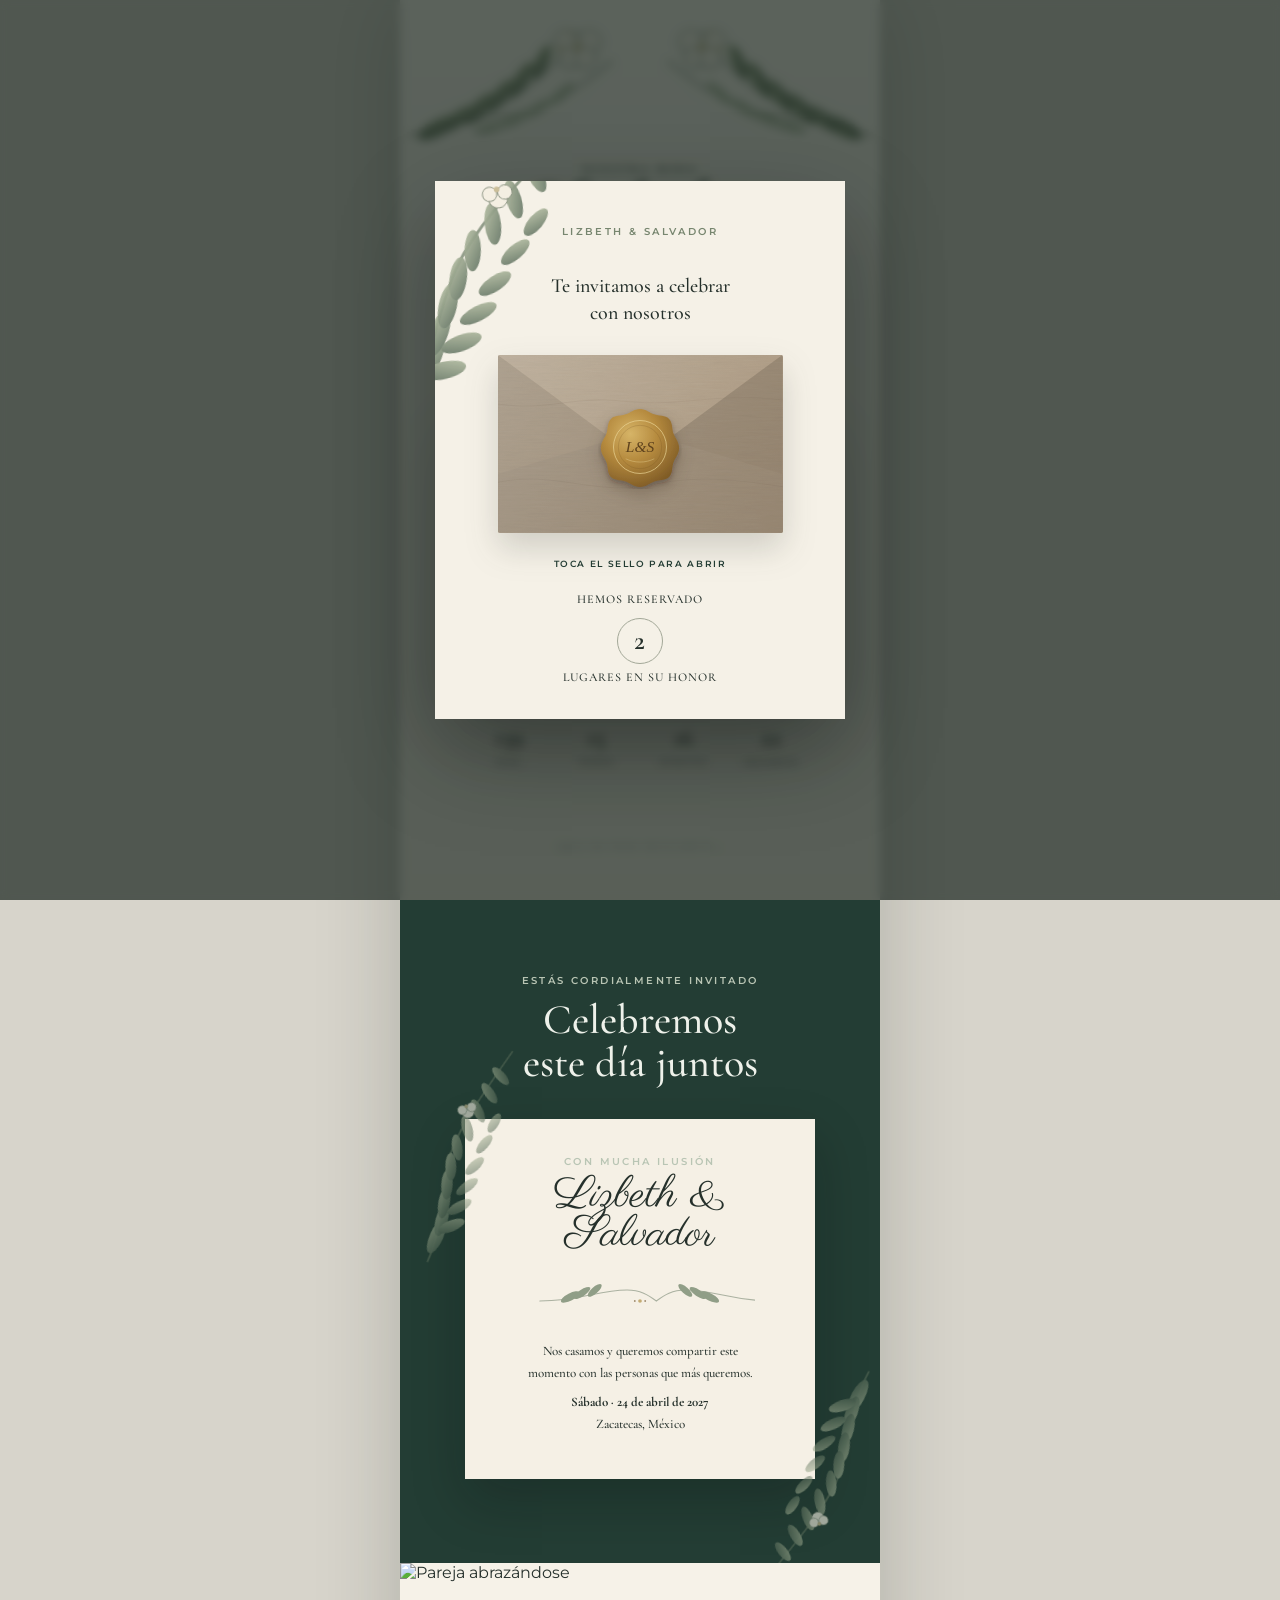
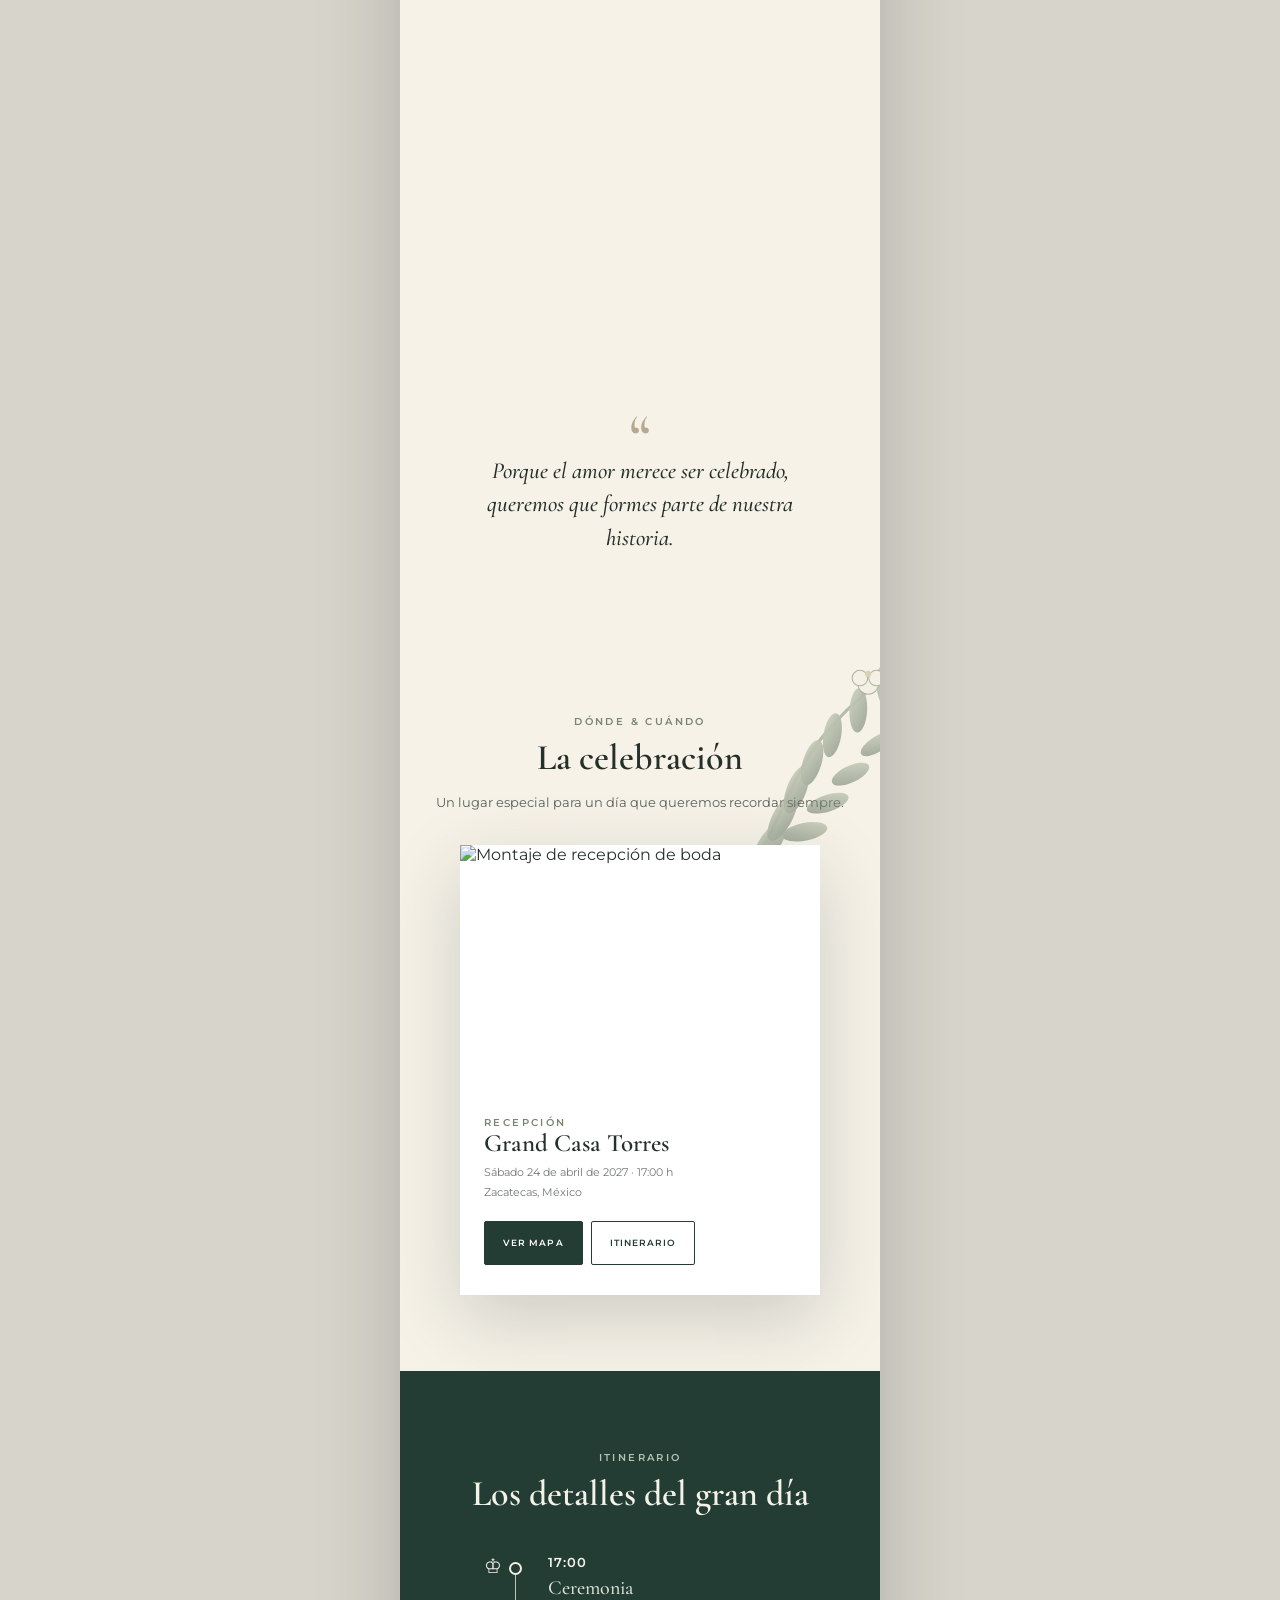
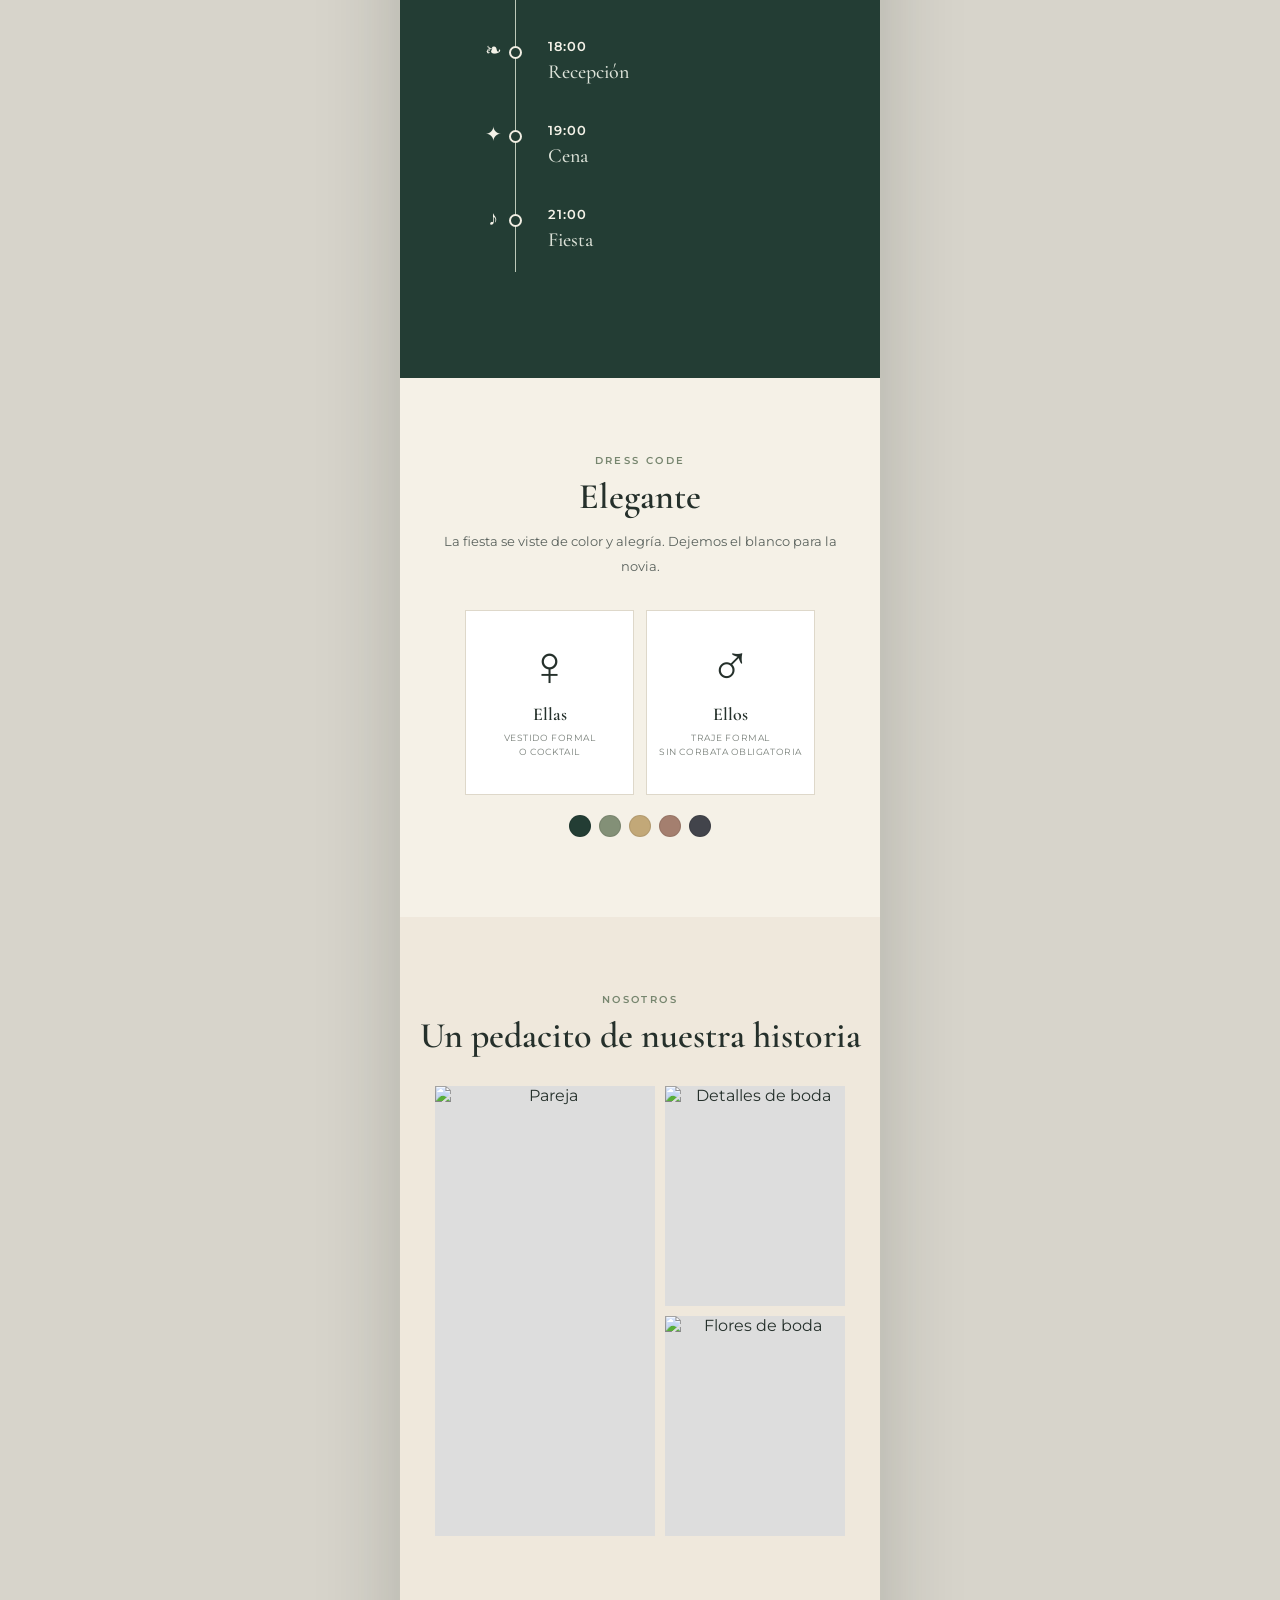
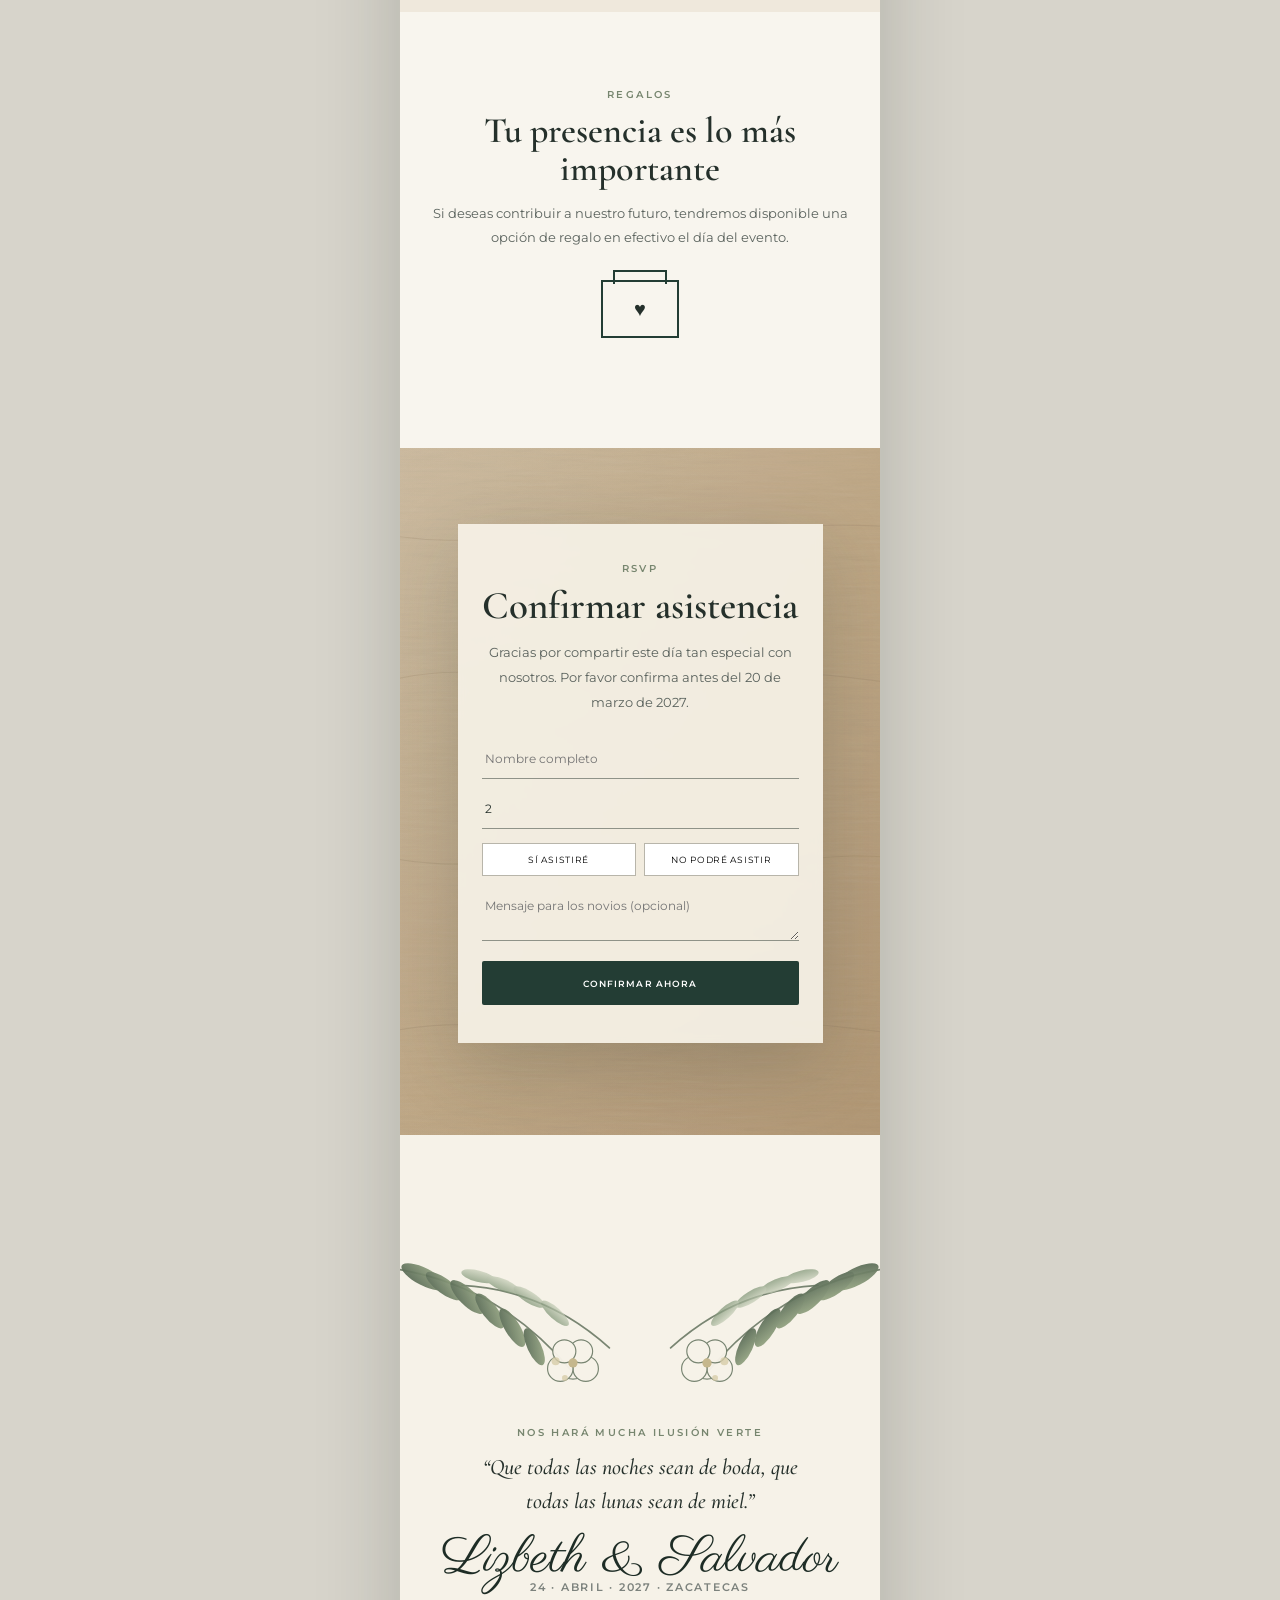
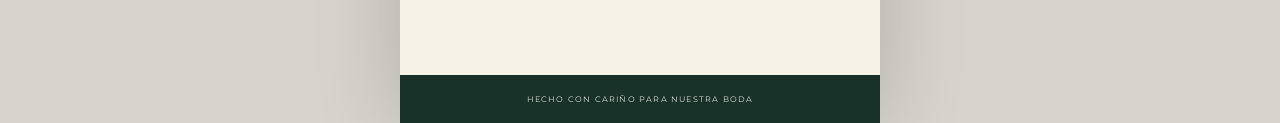
==== preview/index.html @ 69f41c08 "Rebuild invitation with custom visual assets and full scroll experience" ====
<!doctype html>
<html lang="es">
<head>
<meta charset="utf-8">
<meta name="viewport" content="width=device-width,initial-scale=1,viewport-fit=cover">
<meta name="theme-color" content="#233d34">
<title>Lizbeth & Salvador · Nuestra boda</title>
<link rel="preconnect" href="https://fonts.googleapis.com">
<link rel="preconnect" href="https://fonts.gstatic.com" crossorigin>
<link href="https://fonts.googleapis.com/css2?family=Cormorant+Garamond:ital,wght@0,500;0,600;1,500&family=Montserrat:wght@400;500;600&family=Parisienne&display=swap" rel="stylesheet">
<style>
:root{
 --forest:#233d34;--forest2:#193229;--sage:#77866f;--sage2:#aab39f;--paper:#f5f1e7;--paper2:#ede6d9;--ink:#25302b;--gold:#b89552;--line:#c9c1b0;
 --shadow:0 24px 70px rgba(23,38,31,.18);
}
*{box-sizing:border-box}
html{scroll-behavior:smooth;background:#d7d4cb}
body{margin:0;background:#d7d4cb;color:var(--ink);font-family:Montserrat,Arial,sans-serif}
button,a,input,textarea{font:inherit}
img{display:block;max-width:100%}
.shell{width:min(100%,480px);margin:auto;background:var(--paper);box-shadow:0 0 80px rgba(18,29,24,.2);overflow:hidden;position:relative}
.section{position:relative;padding:76px 28px;overflow:hidden}
.eyebrow{text-transform:uppercase;letter-spacing:.24em;font:600 10px/1.4 Montserrat,sans-serif;color:var(--sage)}
.script{font-family:Parisienne,cursive;font-weight:400}
.serif{font-family:'Cormorant Garamond',serif}
.title{font:600 36px/1.03 'Cormorant Garamond',serif;margin:10px 0 14px}
.copy{font:400 13px/1.9 Montserrat,sans-serif;color:#5a625d}
.btn{display:inline-flex;align-items:center;justify-content:center;gap:8px;border:1px solid var(--forest);background:var(--forest);color:#fff;text-decoration:none;min-height:44px;padding:0 18px;border-radius:2px;text-transform:uppercase;letter-spacing:.12em;font-size:9px;font-weight:600;transition:.25s ease}
.btn.alt{background:transparent;color:var(--forest)}
.btn:active{transform:scale(.97)}
.reveal{opacity:0;transform:translateY(24px);transition:opacity .85s ease,transform .85s cubic-bezier(.2,.75,.2,1)}
.reveal.show{opacity:1;transform:none}

/* OPENING */
.intro{position:fixed;inset:0;z-index:1000;display:grid;place-items:center;background:rgba(17,28,23,.68);backdrop-filter:blur(5px);padding:22px;transition:opacity .7s ease,visibility .7s ease}
.intro.hide{opacity:0;visibility:hidden}
.intro-card{position:relative;width:min(100%,410px);padding:44px 28px 34px;background:var(--paper);box-shadow:0 34px 90px rgba(0,0,0,.32);text-align:center;overflow:hidden}
.intro-card .mini-bot{position:absolute;width:250px;left:-68px;top:-62px;opacity:.88;transform:rotate(-9deg)}
.intro-title{position:relative;font:500 20px/1.35 'Cormorant Garamond',serif;margin:34px 0 28px}
.envelope-wrap{position:relative;width:285px;height:178px;margin:0 auto 25px;perspective:1200px;cursor:pointer;outline:none}
.env{position:absolute;inset:0;filter:drop-shadow(0 15px 16px rgba(47,52,45,.18));transition:transform .9s cubic-bezier(.17,.72,.16,1)}
.env-paper{position:absolute;inset:0;background-image:url('assets/wood-paper.svg');background-size:cover;border-radius:2px}
.env-back{filter:brightness(.86) saturate(.72)}
.env-left{clip-path:polygon(0 0,52% 57%,0 100%);filter:brightness(.82) saturate(.75)}
.env-right{clip-path:polygon(100% 0,48% 57%,100% 100%);filter:brightness(.78) saturate(.75)}
.env-front{clip-path:polygon(0 100%,0 67%,50% 43%,100% 67%,100% 100%);filter:brightness(.8) saturate(.72)}
.env-flap{z-index:4;clip-path:polygon(0 0,100% 0,50% 59%);transform-origin:50% 0;transition:transform .58s cubic-bezier(.17,.72,.16,1);filter:brightness(.9) saturate(.73)}
.seal{position:absolute;z-index:6;width:84px;left:50%;top:52%;transform:translate(-50%,-50%);filter:drop-shadow(0 7px 8px rgba(49,33,16,.24));animation:breathe 1.8s ease-in-out infinite;transition:.35s ease}
@keyframes breathe{50%{transform:translate(-50%,-50%) scale(1.08)}}
.intro.opening .env-flap{transform:rotateX(-168deg)}
.intro.opening .seal{opacity:0;transform:translate(-50%,-50%) scale(1.35) rotate(8deg);animation:none}
.intro.opening .env{transform:translateY(32px) scale(1.08)}
.open-label{text-transform:uppercase;letter-spacing:.18em;font-size:9px;font-weight:600;color:var(--forest)}
.pass{margin-top:22px;font:500 12px/1.4 'Cormorant Garamond',serif;letter-spacing:.08em;text-transform:uppercase}
.pass strong{display:grid;place-items:center;width:46px;height:46px;margin:10px auto 5px;border:1px solid #a3a898;border-radius:50%;font:600 27px/1 'Cormorant Garamond',serif}

/* HERO */
.hero{min-height:100svh;background:linear-gradient(#f7f4ec 0%,#f1ece1 100%);padding:0 24px 48px;display:flex;flex-direction:column;align-items:center;text-align:center}
.crown{width:112%;max-width:none;margin:-9px -6% -18px;opacity:.96;pointer-events:none}
.hero-kicker{margin-top:-5px;font:600 12px/1.2 'Cormorant Garamond',serif;letter-spacing:.17em;text-transform:uppercase}
.hero-name{font:400 clamp(45px,14vw,65px)/.82 Parisienne,cursive;margin:9px 0 16px;color:#1d2c25}
.hero-date{font:600 15px/1 'Cormorant Garamond',serif;letter-spacing:.15em;text-transform:uppercase}
.hero-photo{position:relative;width:88%;height:340px;margin:24px auto 24px;border-radius:48% 48% 4px 4px / 28% 28% 4px 4px;overflow:hidden;box-shadow:var(--shadow)}
.hero-photo:after{content:"";position:absolute;inset:0;box-shadow:inset 0 0 0 1px rgba(255,255,255,.45)}
.hero-photo img{width:100%;height:100%;object-fit:cover;object-position:center 42%}
.countdown{display:grid;grid-template-columns:repeat(4,1fr);width:100%;max-width:350px;border-top:1px solid var(--line);padding-top:14px}
.countdown b{display:block;font:600 24px/1 'Cormorant Garamond',serif}
.countdown span{font:600 8px/1.4 Montserrat,sans-serif;text-transform:uppercase;letter-spacing:.12em;color:#7b817c}
.scroll-mark{margin-top:auto;padding-top:22px;font-size:9px;letter-spacing:.15em;text-transform:uppercase;color:#8f968f}

/* DARK INVITE */
.invite{background:var(--forest);color:#eef1ea;text-align:center;padding-top:74px;padding-bottom:84px}
.invite .eyebrow{color:#b9c5b4}.invite .title{font-size:42px;font-weight:500}
.invite-card{margin:34px auto 0;background:#f5f0e5;color:var(--ink);padding:36px 28px;max-width:350px;position:relative;box-shadow:0 22px 50px rgba(7,14,11,.24)}
.invite-card:before,.invite-card:after{content:"";position:absolute;width:160px;height:220px;background:url('assets/botanical-corner.svg') center/contain no-repeat;opacity:.6;pointer-events:none}
.invite-card:before{left:-74px;top:-73px;transform:rotate(-18deg)}
.invite-card:after{right:-83px;bottom:-105px;transform:rotate(166deg)}
.invite-card .big-script{font:400 44px/.9 Parisienne,cursive;margin:8px 0 8px}
.invite-card p{position:relative;z-index:2;margin:8px auto;font:500 13px/1.65 'Cormorant Garamond',serif;max-width:235px}
.divider{width:230px;margin:23px auto 18px;opacity:.8}

/* QUOTE */
.quote{padding:0;background:#f6f2e8}
.quote-photo{height:390px;overflow:hidden}.quote-photo img{width:100%;height:100%;object-fit:cover;object-position:center 55%}
.quote-copy{position:relative;padding:52px 36px 76px;text-align:center}
.quote-copy:before{content:"“";display:block;font:500 64px/1 'Cormorant Garamond',serif;color:#b5aa91;height:38px}
.quote-copy p{font:500 23px/1.45 'Cormorant Garamond',serif;font-style:italic;margin:12px auto 0;max-width:330px}

/* LOCATION */
.location{background:#f6f2e8;text-align:center;padding-top:84px}
.corner{position:absolute;width:270px;right:-105px;top:-35px;opacity:.56;pointer-events:none}
.location-card{position:relative;margin:30px auto 0;background:white;padding:0 0 30px;box-shadow:var(--shadow);max-width:360px;text-align:left}
.location-card img{width:100%;height:245px;object-fit:cover}
.location-body{padding:26px 24px 0}.place{font:600 25px/1.1 'Cormorant Garamond',serif;margin-bottom:6px}.meta{font-size:11px;line-height:1.8;color:#707872;margin-bottom:18px}
.location-actions{display:flex;gap:8px;flex-wrap:wrap}

/* ITINERARY */
.itinerary{background:var(--forest);color:#f4f2e8;text-align:center;padding-top:80px;padding-bottom:88px}
.itinerary .eyebrow{color:#b7c1b1}.timeline{position:relative;margin:42px auto 0;max-width:320px;text-align:left;padding:0 0 0 68px}
.timeline:before{content:"";position:absolute;left:35px;top:18px;bottom:18px;width:1px;background:#bcc8b8}
.titem{position:relative;min-height:84px;padding:2px 0 20px}.titem:before{content:"";position:absolute;left:-39px;top:8px;width:9px;height:9px;border:2px solid #f1eee3;background:var(--forest);border-radius:50%}
.ticon{position:absolute;left:-68px;top:0;width:26px;text-align:center;font-size:20px}.ttime{font:600 13px/1 Montserrat,sans-serif;letter-spacing:.08em}.tlabel{font:500 20px/1.2 'Cormorant Garamond',serif;margin-top:7px;color:#dce2d8}

/* DRESS */
.dress{background:#f5f1e7;text-align:center}
.dress-grid{display:grid;grid-template-columns:1fr 1fr;gap:12px;margin:32px auto 0;max-width:350px}
.dress-card{background:white;border:1px solid #ded8ca;padding:28px 12px 25px;min-height:185px}.dress-icon{font:500 56px/1 'Cormorant Garamond',serif}.dress-card h3{font:600 18px/1.2 'Cormorant Garamond',serif;margin:9px 0 5px}.dress-card p{margin:0;font-size:9px;line-height:1.6;letter-spacing:.06em;text-transform:uppercase;color:#777e78}
.palette{display:flex;justify-content:center;gap:8px;margin:20px auto 4px}.dot{width:22px;height:22px;border-radius:50%;border:1px solid rgba(0,0,0,.08)}

/* GALLERY */
.gallery{background:#efe8dc;padding:76px 18px;text-align:center}
.gallery-grid{display:grid;grid-template-columns:1.1fr .9fr;grid-template-rows:220px 220px;gap:10px;margin:32px auto 0;max-width:410px}
.gallery-grid figure{margin:0;overflow:hidden;background:#ddd}.gallery-grid figure:first-child{grid-row:1/3}.gallery-grid img{width:100%;height:100%;object-fit:cover;transition:transform 1.2s ease}.gallery-grid figure:hover img{transform:scale(1.035)}

/* GIFTS */
.gifts{background:#f8f5ee;text-align:center;padding-bottom:92px}
.gift-symbol{width:78px;height:58px;border:2px solid var(--forest);margin:30px auto 18px;position:relative}.gift-symbol:before{content:"♥";position:absolute;left:50%;top:50%;transform:translate(-50%,-50%);font-size:20px}.gift-symbol:after{content:"";position:absolute;left:10px;right:10px;top:-12px;height:12px;border:2px solid var(--forest);border-bottom:none}

/* RSVP */
.rsvp{background-image:linear-gradient(rgba(33,61,52,.07),rgba(33,61,52,.07)),url('assets/wood-paper.svg');background-size:cover;text-align:center;padding-bottom:92px}
.rsvp-box{background:rgba(247,242,232,.92);backdrop-filter:blur(3px);padding:38px 24px;box-shadow:var(--shadow);max-width:365px;margin:0 auto}
.rsvp-box .title{font-size:39px}.form{display:grid;gap:10px;margin-top:25px;text-align:left}.field{width:100%;border:0;border-bottom:1px solid #8f9288;background:transparent;padding:12px 3px;font-size:12px;color:var(--ink);outline:none}.field:focus{border-color:var(--forest)}
.choice{display:flex;gap:8px;margin-top:4px}.choice button{flex:1;background:#fff;border:1px solid #b8b5aa;padding:10px;font-size:9px;text-transform:uppercase;letter-spacing:.08em;cursor:pointer}.choice button.selected{background:var(--forest);color:#fff;border-color:var(--forest)}
.form .btn{margin-top:10px;border:0;cursor:pointer}.thanks{display:none;margin-top:17px;font:600 16px/1.4 'Cormorant Garamond',serif;color:var(--forest)}

/* CLOSING */
.closing{min-height:540px;background:#f6f2e8;display:flex;flex-direction:column;align-items:center;justify-content:center;text-align:center;padding:70px 32px}
.closing .crown{width:125%;margin:0 -12% 3px;transform:rotate(180deg)}
.closing p{font:500 22px/1.55 'Cormorant Garamond',serif;font-style:italic;max-width:330px;margin:10px auto 20px}.closing .hero-name{font-size:52px;margin:0}.closing .date{font:600 11px/1.4 Montserrat,sans-serif;letter-spacing:.16em;text-transform:uppercase;color:#7c827d}
.footer{background:var(--forest2);color:#d9ded7;text-align:center;padding:19px;font-size:8px;letter-spacing:.15em;text-transform:uppercase}

@media(max-width:380px){.section{padding-left:22px;padding-right:22px}.hero-photo{height:315px}.hero-name{font-size:49px}.invite-card{padding-left:20px;padding-right:20px}.dress-grid{gap:8px}.gallery-grid{grid-template-rows:195px 195px}.intro-card{padding-left:18px;padding-right:18px}.envelope-wrap{width:260px;height:163px}}
@media(prefers-reduced-motion:reduce){*{scroll-behavior:auto!important}.reveal{opacity:1;transform:none;transition:none}.seal{animation:none}}
</style>
</head>
<body>
<div id="intro" class="intro">
  <div class="intro-card">
    <img class="mini-bot" src="assets/botanical-corner.svg" alt="" aria-hidden="true">
    <div class="eyebrow">Lizbeth & Salvador</div>
    <div class="intro-title">Te invitamos a celebrar<br>con nosotros</div>
    <div id="openInvite" class="envelope-wrap" role="button" tabindex="0" aria-label="Abrir invitación">
      <div class="env">
        <div class="env-paper env-back"></div><div class="env-paper env-left"></div><div class="env-paper env-right"></div><div class="env-paper env-front"></div><div class="env-paper env-flap"></div>
        <img class="seal" src="assets/wax-seal.svg" alt="Sello L y S">
      </div>
    </div>
    <div class="open-label">Toca el sello para abrir</div>
    <div class="pass">Hemos reservado<strong>2</strong>lugares en su honor</div>
  </div>
</div>

<main class="shell" id="site">
  <section class="hero">
    <img class="crown" src="assets/botanical-crown.svg" alt="" aria-hidden="true">
    <div class="hero-kicker">Nuestra boda</div>
    <div class="hero-name">Lizbeth <span style="font:500 .45em 'Cormorant Garamond'">&</span> Salvador</div>
    <div class="hero-date">24 · Abril · 2027</div>
    <div class="hero-photo reveal"><img src="https://images.pexels.com/photos/169198/pexels-photo-169198.jpeg?auto=compress&cs=tinysrgb&w=900" alt="Pareja en un campo"></div>
    <div class="countdown reveal" id="countdown">
      <div><b id="days">00</b><span>Días</span></div><div><b id="hours">00</b><span>Horas</span></div><div><b id="mins">00</b><span>Minutos</span></div><div><b id="secs">00</b><span>Segundos</span></div>
    </div>
    <div class="scroll-mark">Desliza para descubrir ↓</div>
  </section>

  <section class="section invite">
    <div class="reveal"><div class="eyebrow">Estás cordialmente invitado</div><h2 class="title">Celebremos<br>este día juntos</h2></div>
    <div class="invite-card reveal">
      <div class="eyebrow">Con mucha ilusión</div>
      <div class="big-script">Lizbeth & Salvador</div>
      <img class="divider" src="assets/olive-divider.svg" alt="" aria-hidden="true">
      <p>Nos casamos y queremos compartir este momento con las personas que más queremos.</p>
      <p><strong>Sábado · 24 de abril de 2027</strong><br>Zacatecas, México</p>
    </div>
  </section>

  <section class="quote">
    <div class="quote-photo reveal"><img src="https://images.pexels.com/photos/1024960/pexels-photo-1024960.jpeg?auto=compress&cs=tinysrgb&w=900" alt="Pareja abrazándose"></div>
    <div class="quote-copy reveal"><p>Porque el amor merece ser celebrado, queremos que formes parte de nuestra historia.</p></div>
  </section>

  <section class="section location">
    <img class="corner" src="assets/botanical-corner.svg" alt="" aria-hidden="true">
    <div class="reveal"><div class="eyebrow">Dónde & cuándo</div><h2 class="title">La celebración</h2><p class="copy">Un lugar especial para un día que queremos recordar siempre.</p></div>
    <article class="location-card reveal">
      <img src="https://images.pexels.com/photos/169193/pexels-photo-169193.jpeg?auto=compress&cs=tinysrgb&w=900" alt="Montaje de recepción de boda">
      <div class="location-body"><div class="eyebrow">Recepción</div><div class="place">Grand Casa Torres</div><div class="meta">Sábado 24 de abril de 2027 · 17:00 h<br>Zacatecas, México</div><div class="location-actions"><a class="btn" href="https://www.google.com/maps/search/?api=1&query=Zacatecas%20Mexico" target="_blank" rel="noopener">Ver mapa</a><a class="btn alt" href="#itinerario">Itinerario</a></div></div>
    </article>
  </section>

  <section class="section itinerary" id="itinerario">
    <div class="reveal"><div class="eyebrow">Itinerario</div><h2 class="title">Los detalles del gran día</h2></div>
    <div class="timeline reveal">
      <div class="titem"><div class="ticon">♔</div><div class="ttime">17:00</div><div class="tlabel">Ceremonia</div></div>
      <div class="titem"><div class="ticon">❧</div><div class="ttime">18:00</div><div class="tlabel">Recepción</div></div>
      <div class="titem"><div class="ticon">✦</div><div class="ttime">19:00</div><div class="tlabel">Cena</div></div>
      <div class="titem"><div class="ticon">♪</div><div class="ttime">21:00</div><div class="tlabel">Fiesta</div></div>
    </div>
  </section>

  <section class="section dress">
    <div class="reveal"><div class="eyebrow">Dress code</div><h2 class="title">Elegante</h2><p class="copy">La fiesta se viste de color y alegría. Dejemos el blanco para la novia.</p></div>
    <div class="dress-grid reveal"><div class="dress-card"><div class="dress-icon">♀</div><h3>Ellas</h3><p>Vestido formal<br>o cocktail</p></div><div class="dress-card"><div class="dress-icon">♂</div><h3>Ellos</h3><p>Traje formal<br>sin corbata obligatoria</p></div></div>
    <div class="palette reveal"><span class="dot" style="background:#233d34"></span><span class="dot" style="background:#839077"></span><span class="dot" style="background:#c2a878"></span><span class="dot" style="background:#a47f6f"></span><span class="dot" style="background:#42444b"></span></div>
  </section>

  <section class="gallery">
    <div class="reveal"><div class="eyebrow">Nosotros</div><h2 class="title">Un pedacito de nuestra historia</h2></div>
    <div class="gallery-grid reveal">
      <figure><img src="https://images.pexels.com/photos/169200/pexels-photo-169200.jpeg?auto=compress&cs=tinysrgb&w=900" alt="Pareja"></figure>
      <figure><img src="https://images.pexels.com/photos/1444442/pexels-photo-1444442.jpeg?auto=compress&cs=tinysrgb&w=700" alt="Detalles de boda"></figure>
      <figure><img src="https://images.pexels.com/photos/1444424/pexels-photo-1444424.jpeg?auto=compress&cs=tinysrgb&w=700" alt="Flores de boda"></figure>
    </div>
  </section>

  <section class="section gifts">
    <div class="reveal"><div class="eyebrow">Regalos</div><h2 class="title">Tu presencia es lo más importante</h2><p class="copy">Si deseas contribuir a nuestro futuro, tendremos disponible una opción de regalo en efectivo el día del evento.</p><div class="gift-symbol" aria-hidden="true"></div></div>
  </section>

  <section class="section rsvp" id="rsvp">
    <div class="rsvp-box reveal">
      <div class="eyebrow">RSVP</div><h2 class="title">Confirmar asistencia</h2><p class="copy">Gracias por compartir este día tan especial con nosotros. Por favor confirma antes del 20 de marzo de 2027.</p>
      <form id="rsvpForm" class="form">
        <input class="field" name="name" placeholder="Nombre completo" required>
        <input class="field" name="guests" type="number" min="1" max="2" value="2" placeholder="Número de personas" required>
        <div class="choice" aria-label="Confirmación"><button type="button" data-choice="asistire">Sí asistiré</button><button type="button" data-choice="no">No podré asistir</button></div>
        <input type="hidden" name="attendance" id="attendance" required>
        <textarea class="field" name="message" rows="2" placeholder="Mensaje para los novios (opcional)"></textarea>
        <button class="btn" type="submit">Confirmar ahora</button>
      </form>
      <div id="thanks" class="thanks">¡Gracias! Tu respuesta quedó registrada en esta demo.</div>
    </div>
  </section>

  <section class="closing">
    <img class="crown reveal" src="assets/botanical-crown.svg" alt="" aria-hidden="true">
    <div class="eyebrow reveal">Nos hará mucha ilusión verte</div>
    <p class="reveal">“Que todas las noches sean de boda, que todas las lunas sean de miel.”</p>
    <div class="hero-name reveal">Lizbeth & Salvador</div>
    <div class="date reveal">24 · Abril · 2027 · Zacatecas</div>
  </section>
  <div class="footer">Hecho con cariño para nuestra boda</div>
</main>
<script>
const intro=document.getElementById('intro'),openBtn=document.getElementById('openInvite');
let opening=false;
function openInvitation(){if(opening)return;opening=true;intro.classList.add('opening');setTimeout(()=>{intro.classList.add('hide');document.body.style.overflow='auto';},820)}
openBtn.addEventListener('click',openInvitation);openBtn.addEventListener('keydown',e=>{if(e.key==='Enter'||e.key===' '){e.preventDefault();openInvitation()}});
document.body.style.overflow='hidden';

const target=new Date('2027-04-24T17:00:00-06:00').getTime();
function tick(){const diff=Math.max(0,target-Date.now()),d=Math.floor(diff/86400000),h=Math.floor(diff%86400000/3600000),m=Math.floor(diff%3600000/60000),s=Math.floor(diff%60000/1000);days.textContent=String(d).padStart(2,'0');hours.textContent=String(h).padStart(2,'0');mins.textContent=String(m).padStart(2,'0');secs.textContent=String(s).padStart(2,'0')}
tick();setInterval(tick,1000);

const io=new IntersectionObserver(entries=>entries.forEach(e=>{if(e.isIntersecting)e.target.classList.add('show')}),{threshold:.15});
document.querySelectorAll('.reveal').forEach(el=>io.observe(el));

document.querySelectorAll('.choice button').forEach(btn=>btn.addEventListener('click',()=>{document.querySelectorAll('.choice button').forEach(b=>b.classList.remove('selected'));btn.classList.add('selected');attendance.value=btn.dataset.choice}));
document.getElementById('rsvpForm').addEventListener('submit',e=>{e.preventDefault();if(!attendance.value){alert('Selecciona si podrás asistir.');return}e.currentTarget.style.display='none';thanks.style.display='block'});
</script>
</body>
</html>
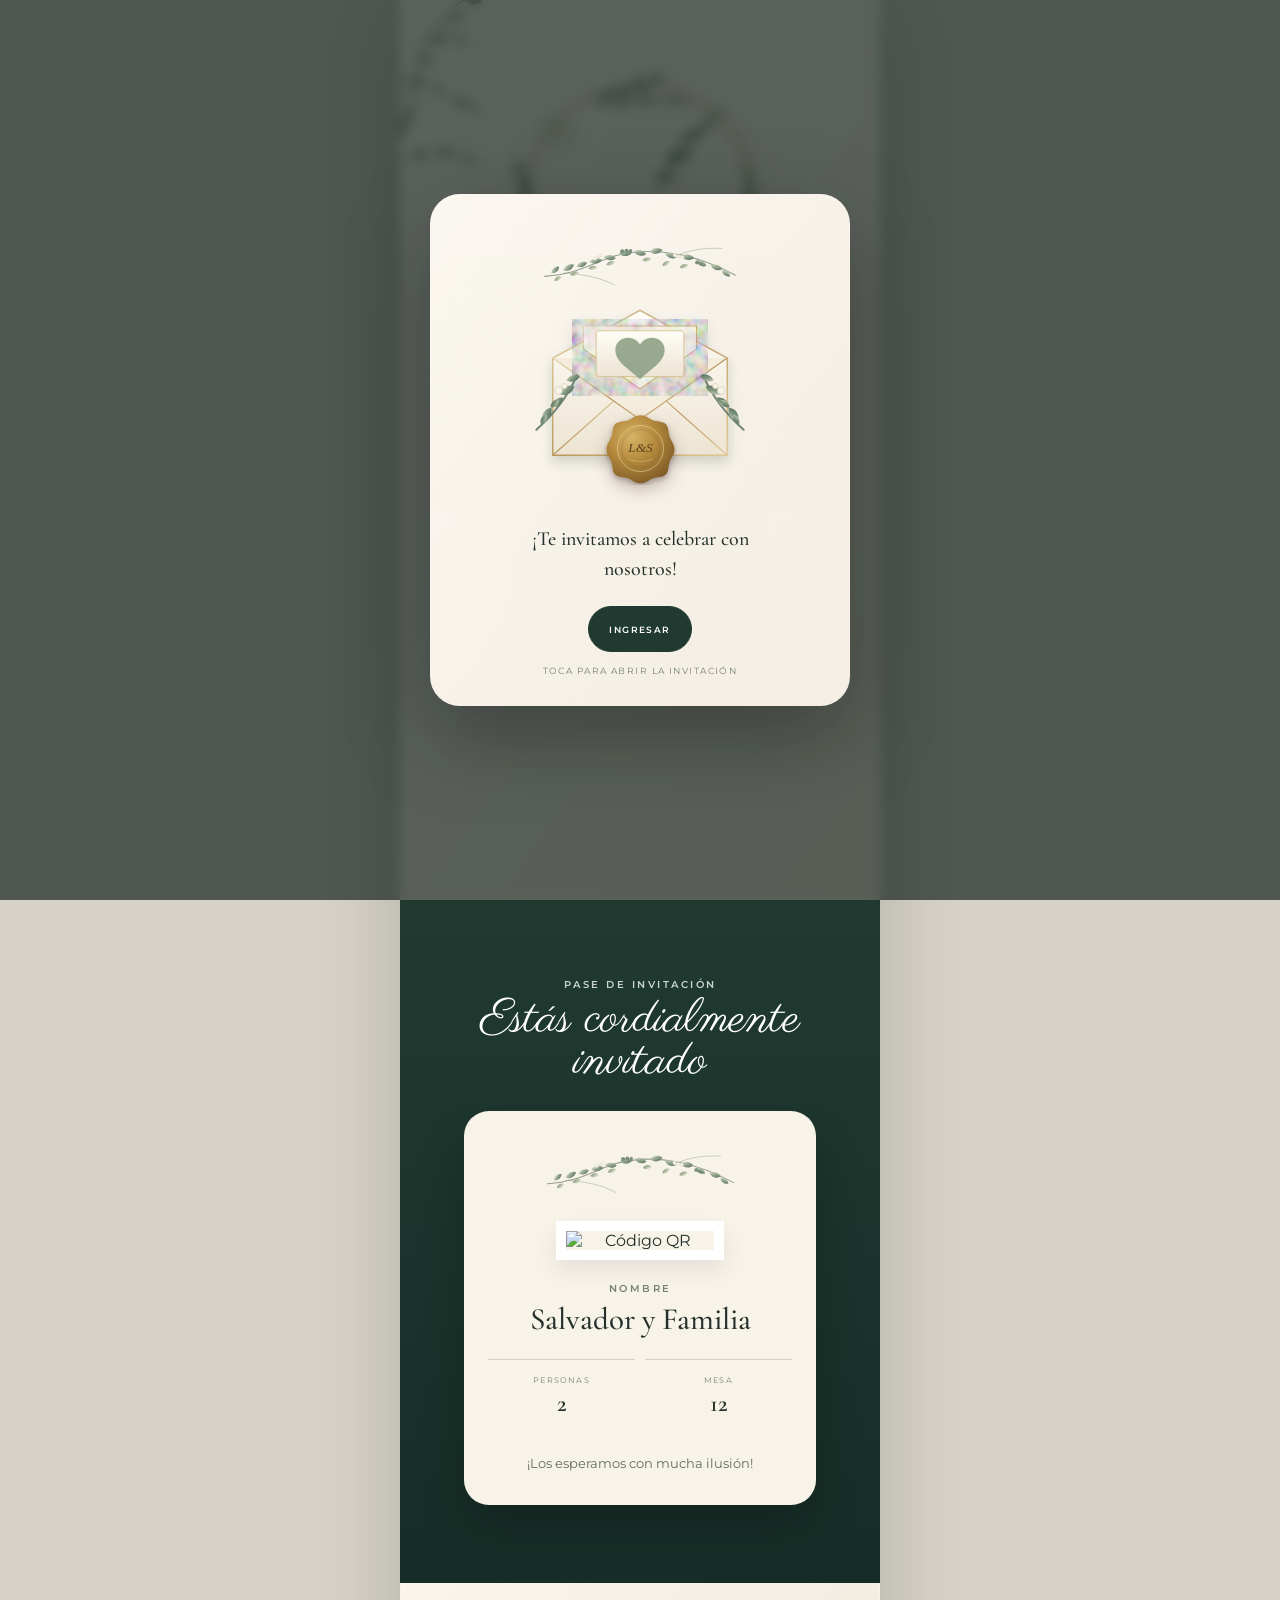
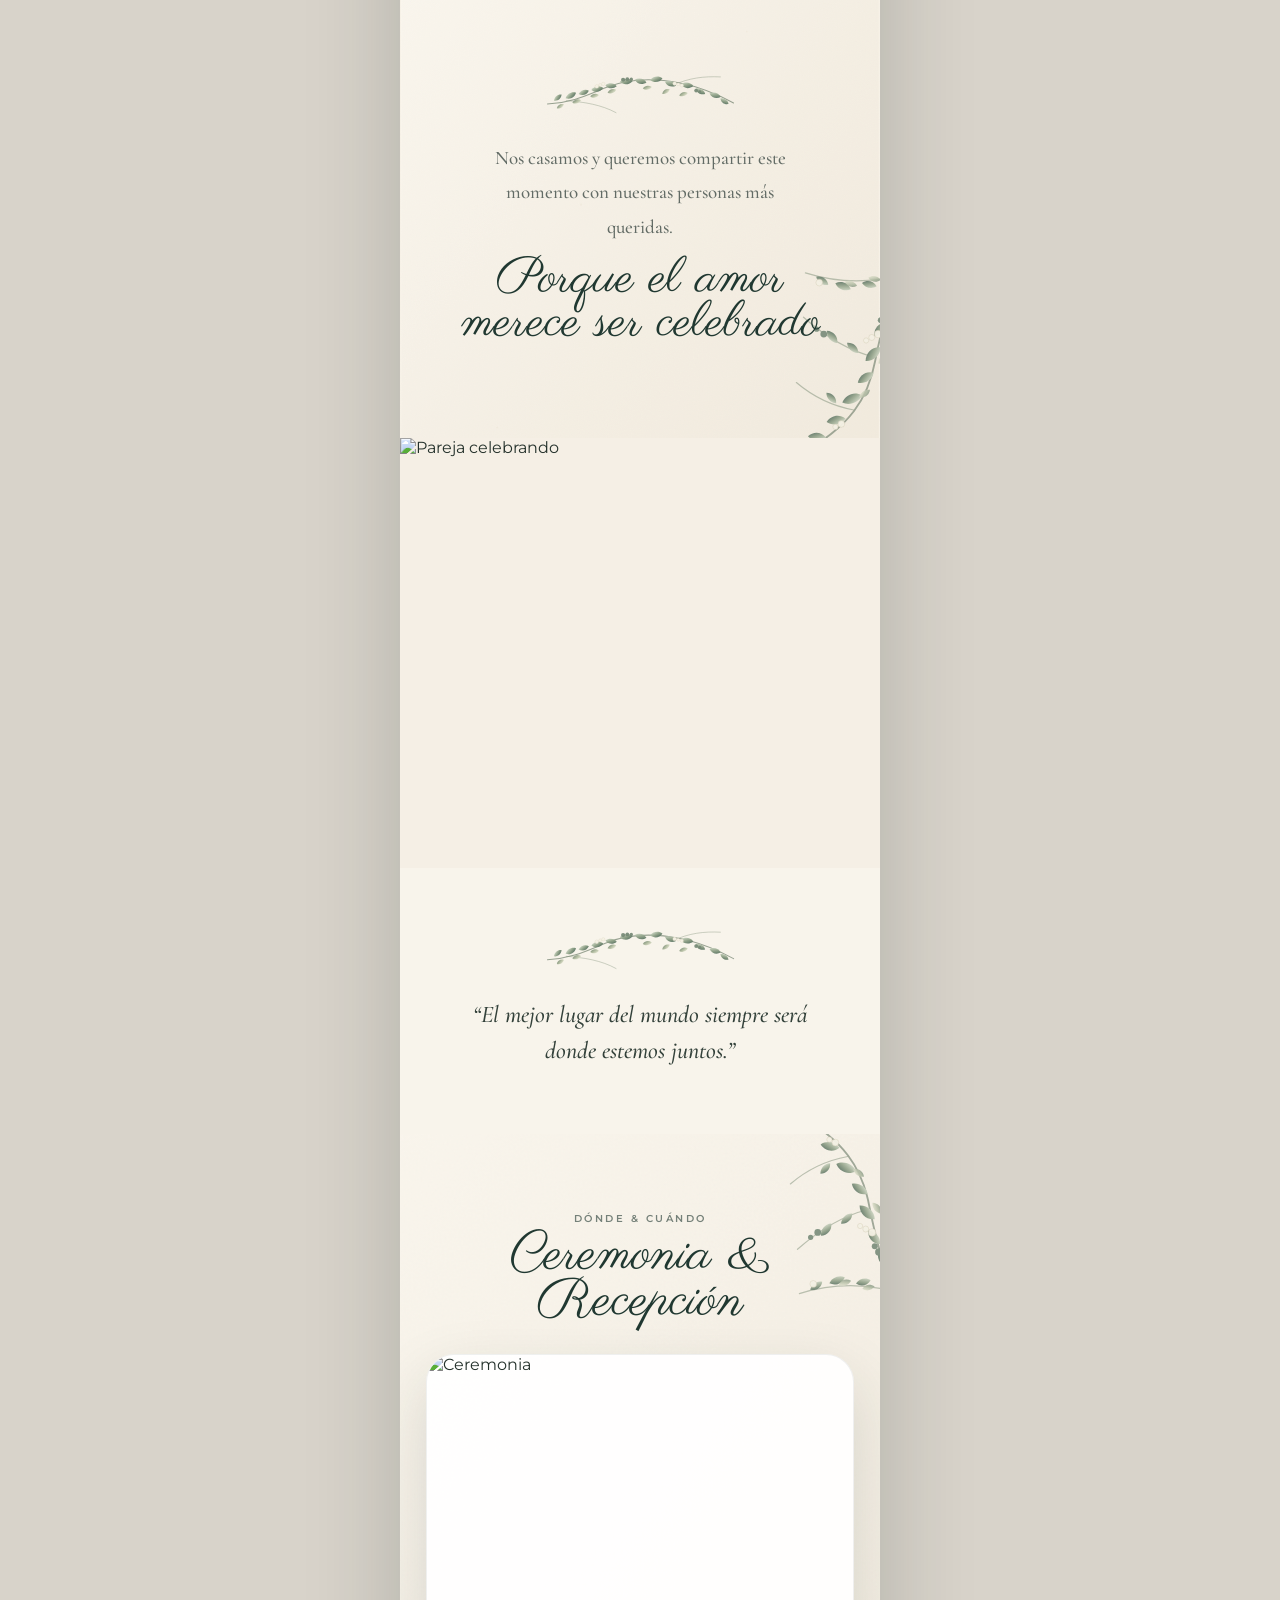
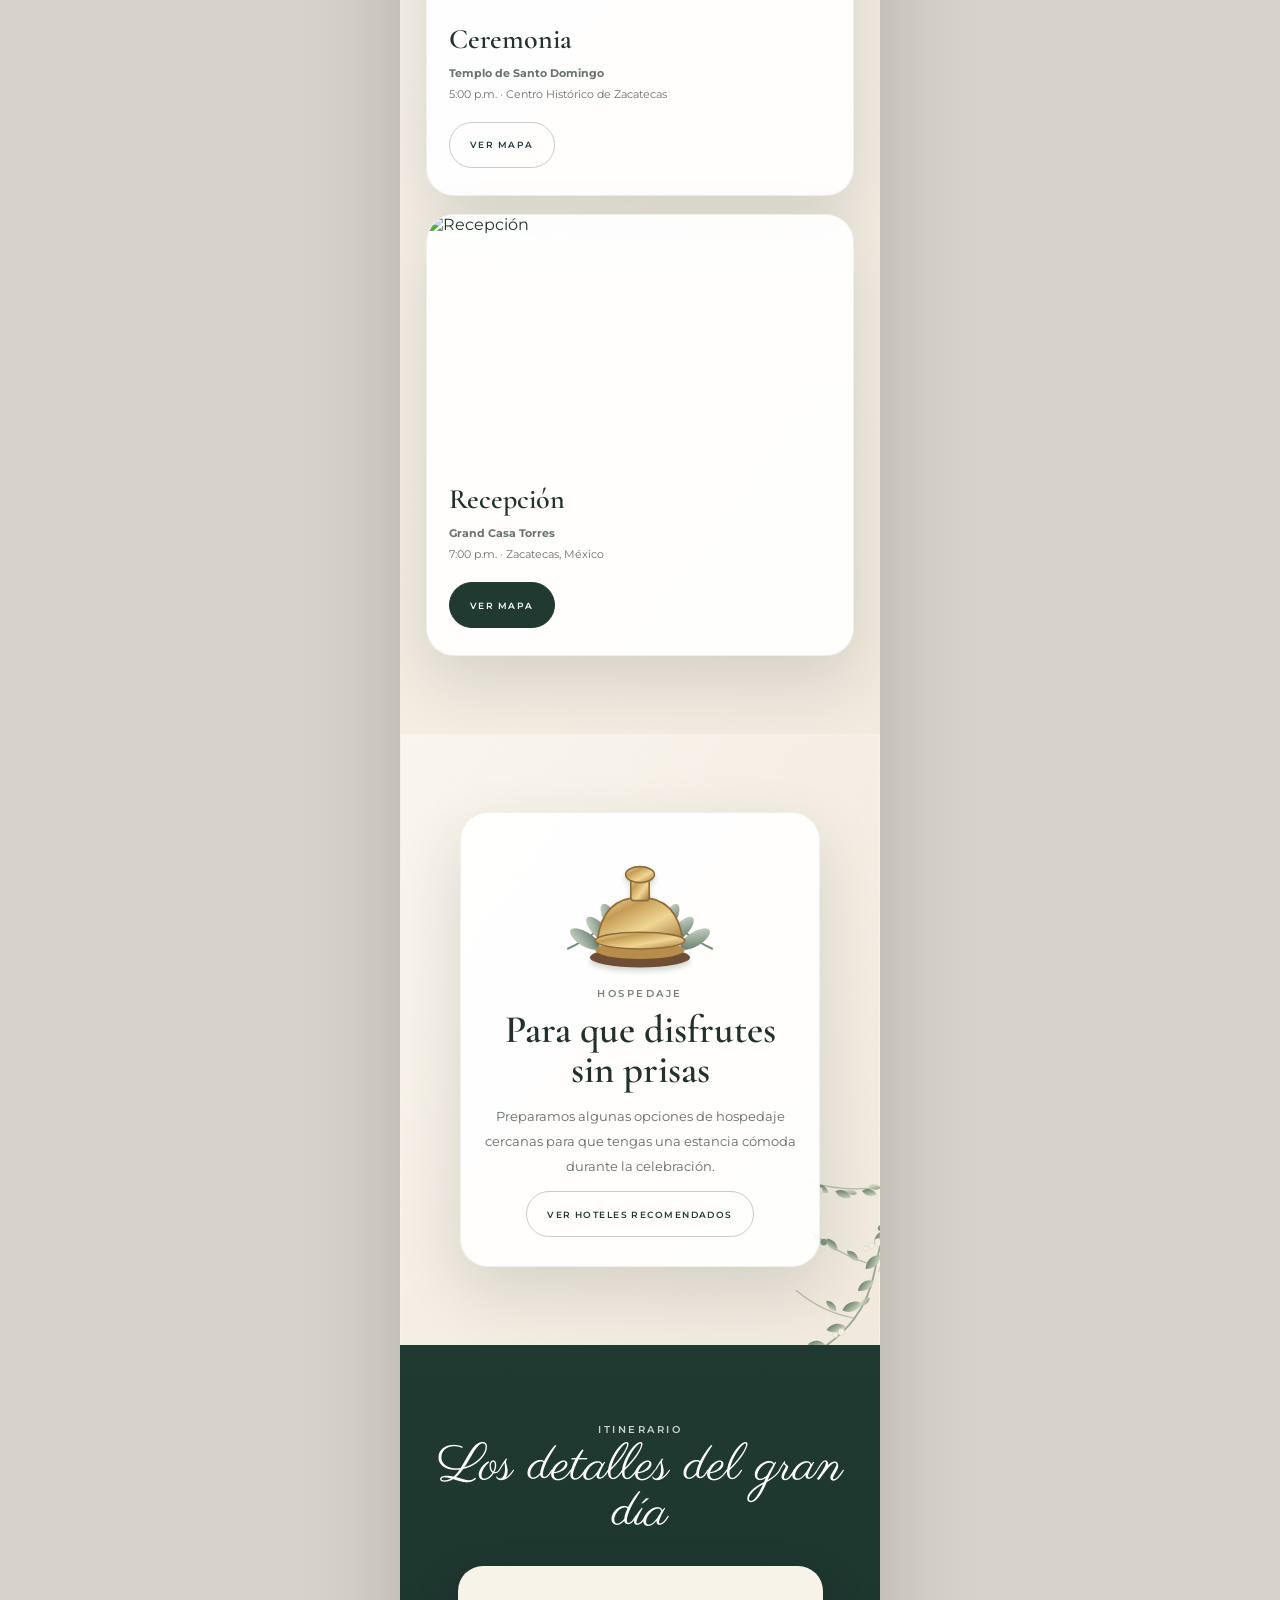
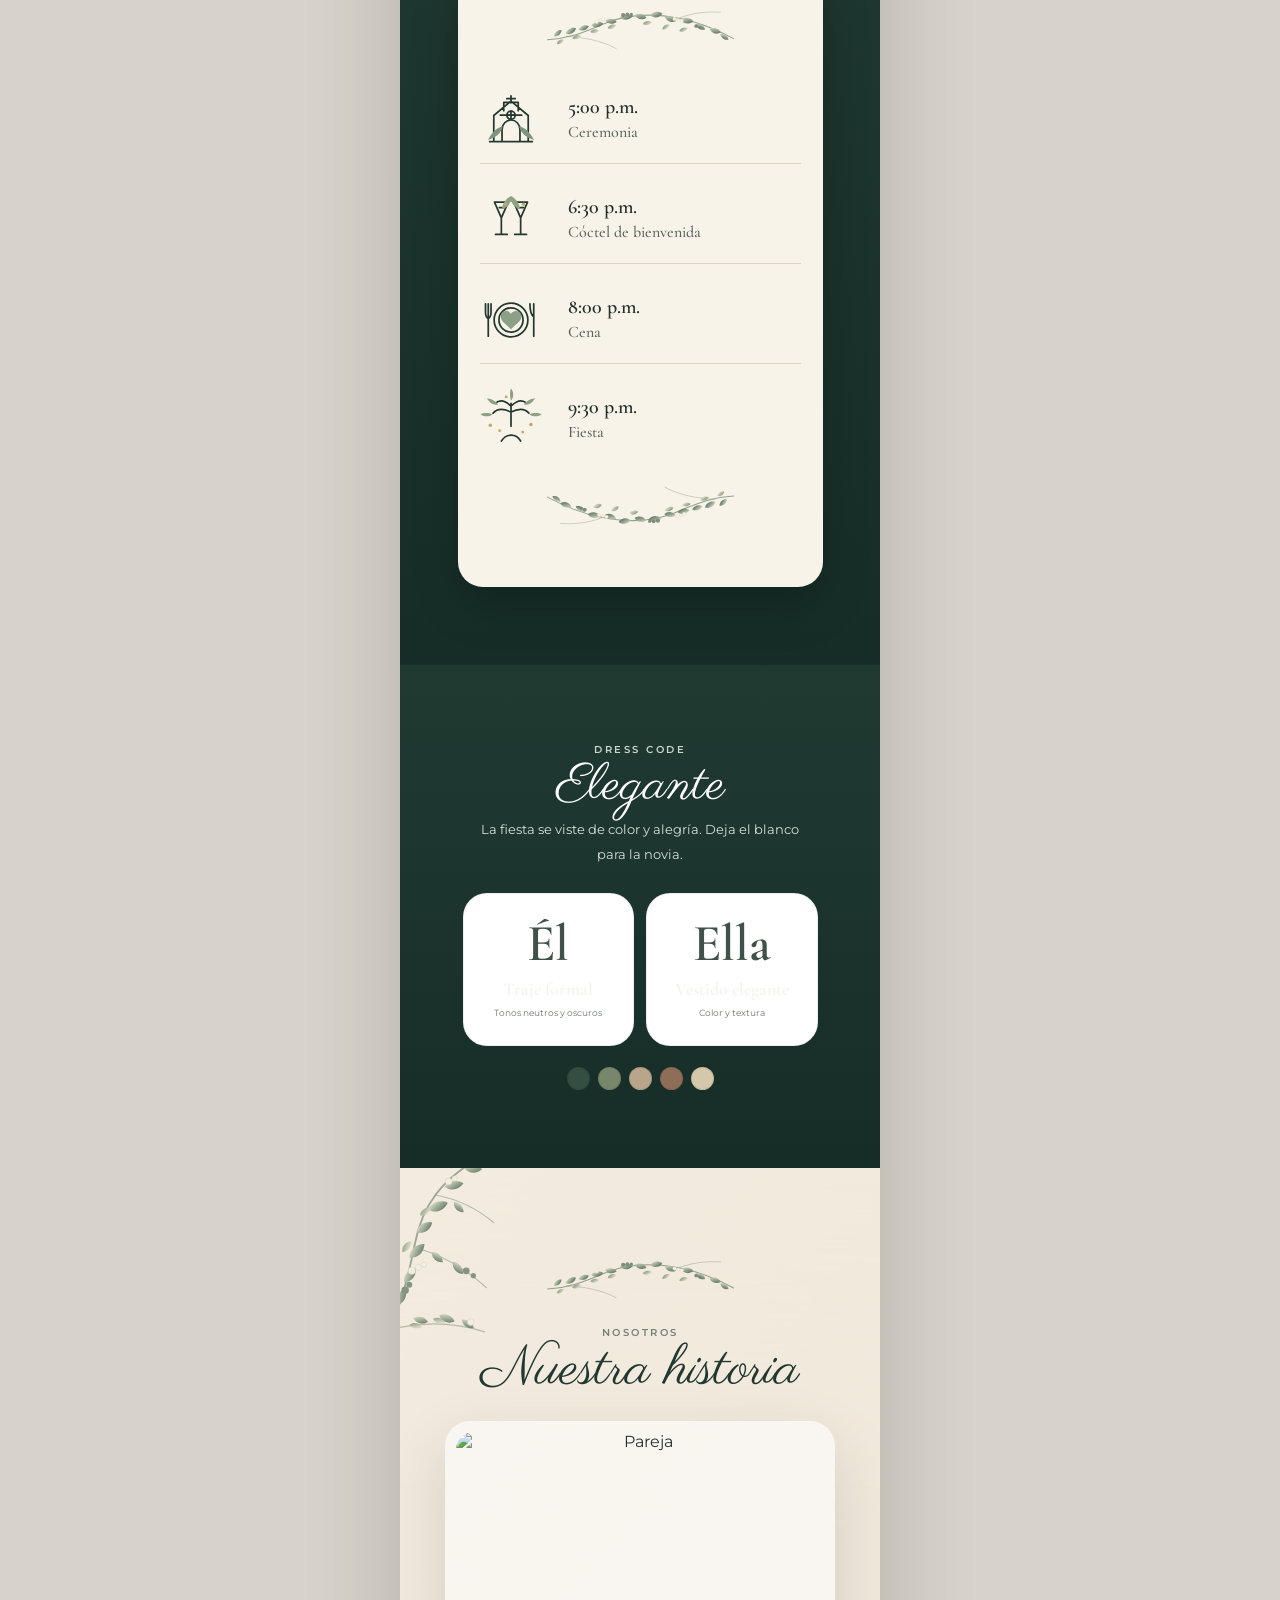
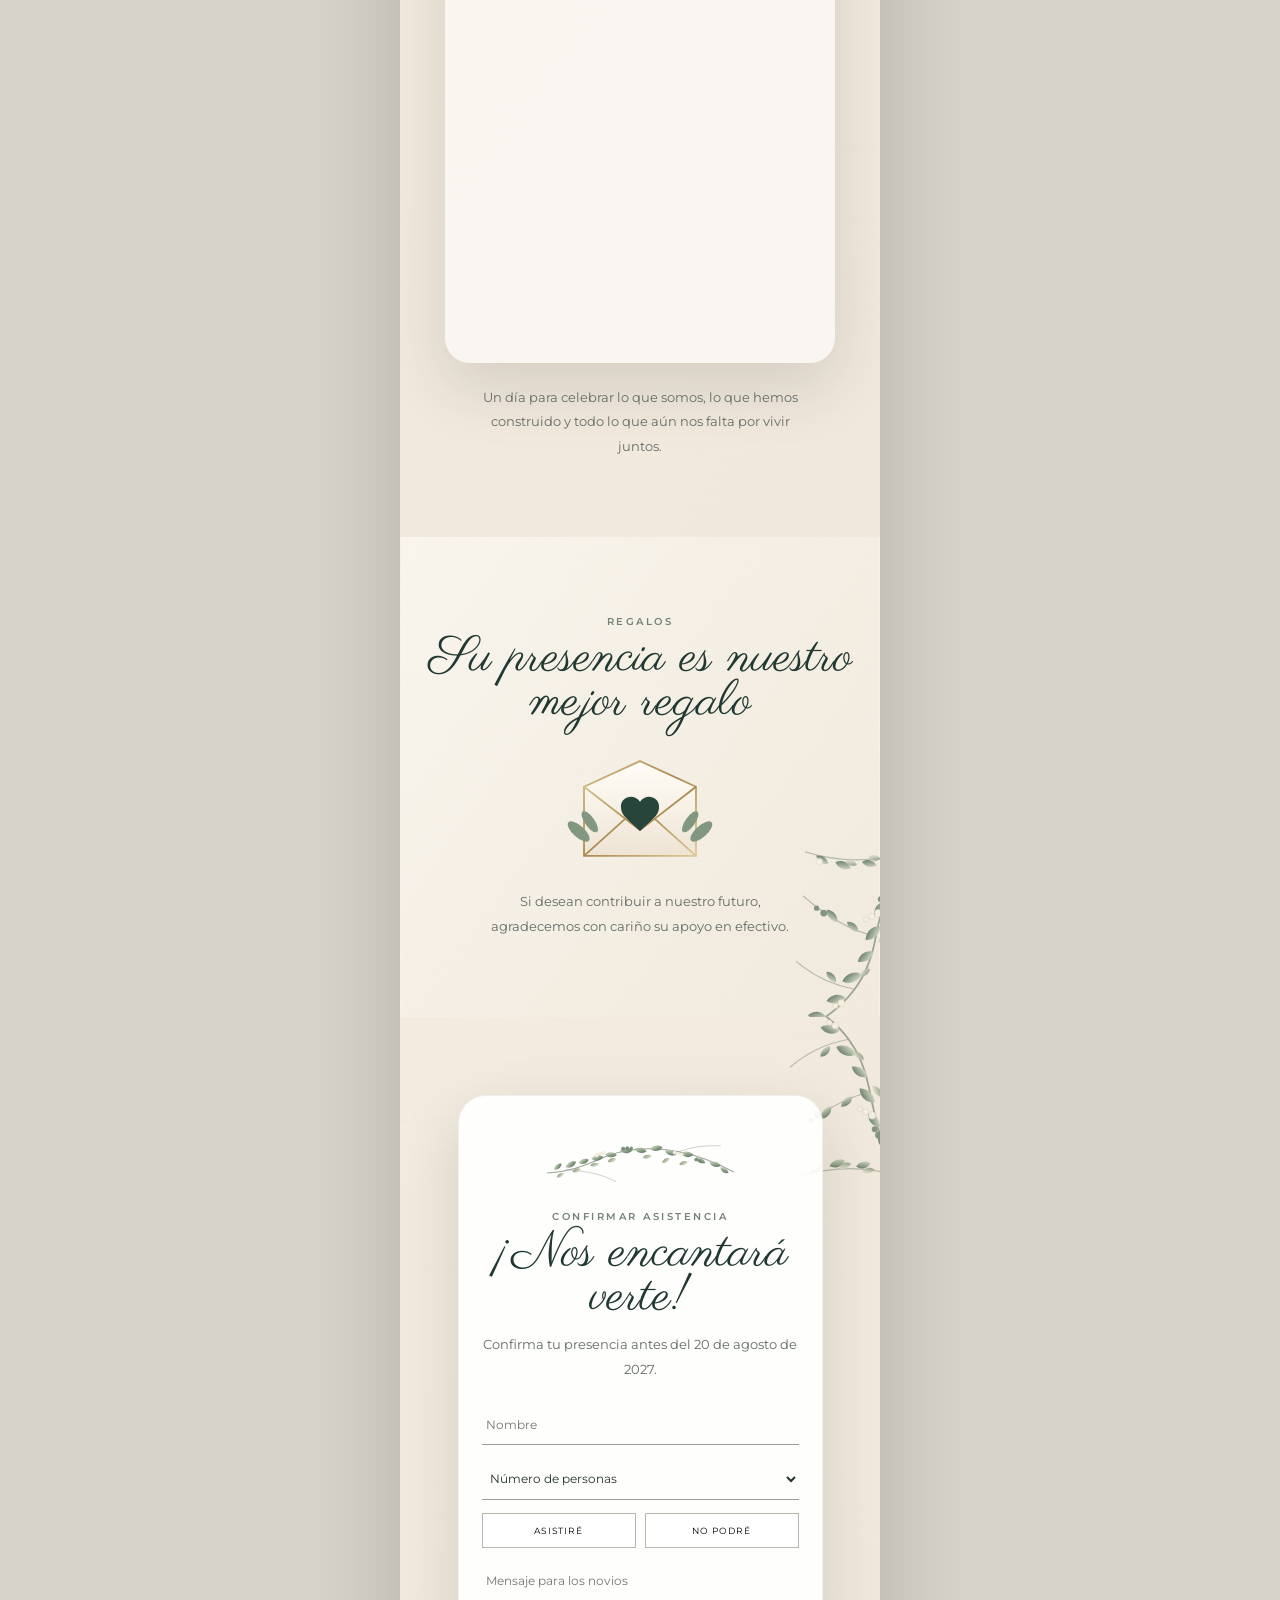
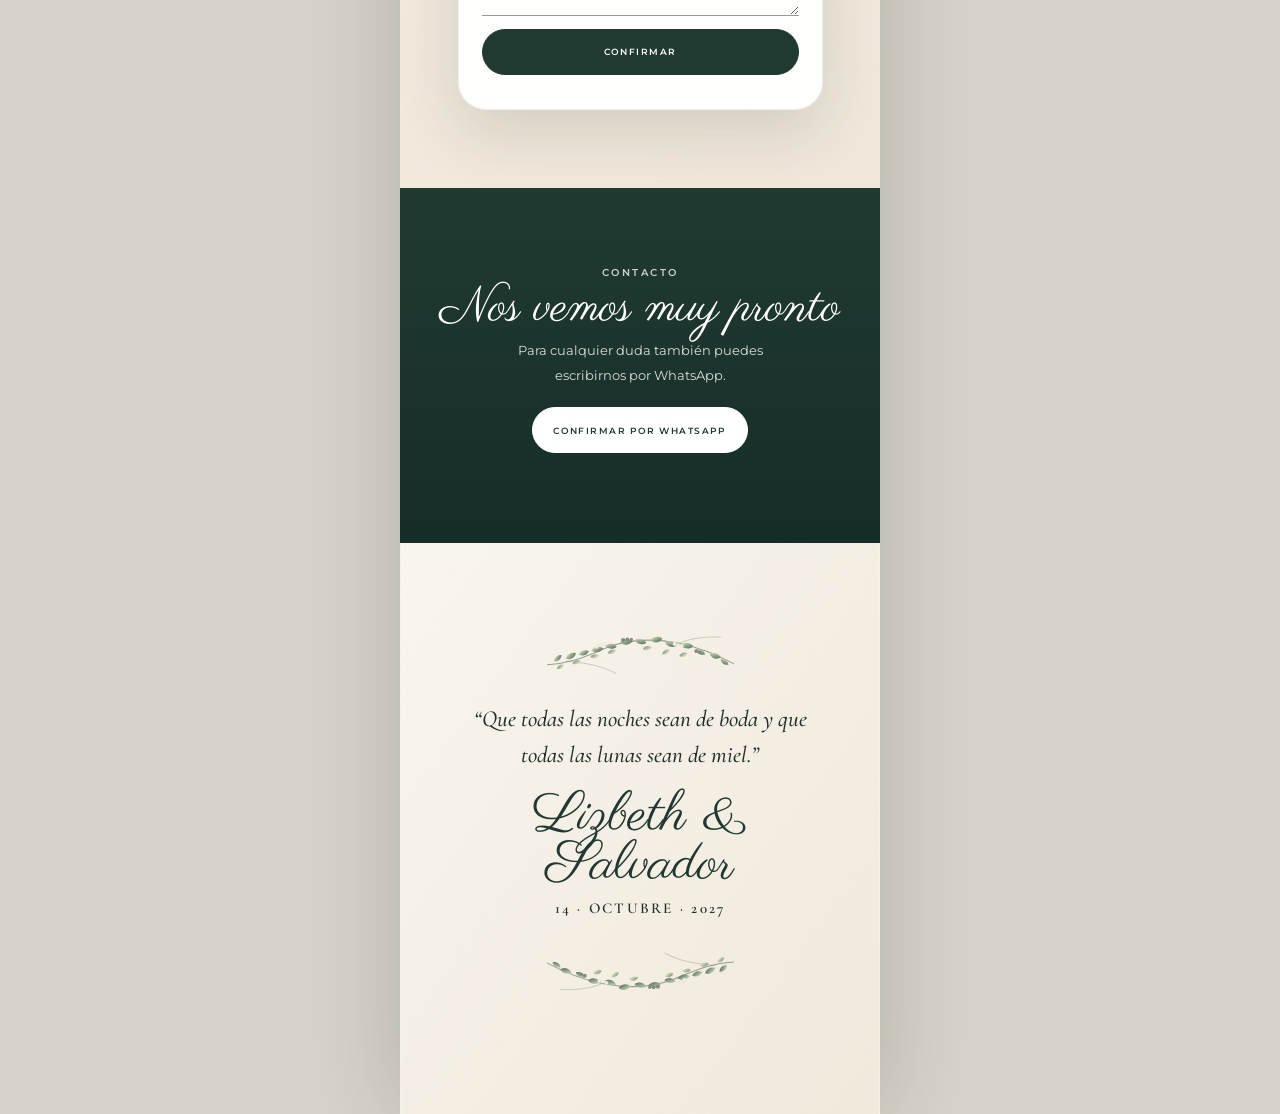
==== commit 17c0868b: "Rebuild preview using image assets for all decorative artwork" ====
--- a/preview/index.html
+++ b/preview/index.html
@@ -3,260 +3,136 @@
 <head>
 <meta charset="utf-8">
 <meta name="viewport" content="width=device-width,initial-scale=1,viewport-fit=cover">
-<meta name="theme-color" content="#233d34">
+<meta name="theme-color" content="#203a32">
 <title>Lizbeth & Salvador · Nuestra boda</title>
 <link rel="preconnect" href="https://fonts.googleapis.com">
 <link rel="preconnect" href="https://fonts.gstatic.com" crossorigin>
-<link href="https://fonts.googleapis.com/css2?family=Cormorant+Garamond:ital,wght@0,500;0,600;1,500&family=Montserrat:wght@400;500;600&family=Parisienne&display=swap" rel="stylesheet">
+<link href="https://fonts.googleapis.com/css2?family=Cormorant+Garamond:ital,wght@0,400;0,500;0,600;1,500&family=Montserrat:wght@400;500;600&family=Parisienne&display=swap" rel="stylesheet">
 <style>
-:root{
- --forest:#233d34;--forest2:#193229;--sage:#77866f;--sage2:#aab39f;--paper:#f5f1e7;--paper2:#ede6d9;--ink:#25302b;--gold:#b89552;--line:#c9c1b0;
- --shadow:0 24px 70px rgba(23,38,31,.18);
-}
-*{box-sizing:border-box}
-html{scroll-behavior:smooth;background:#d7d4cb}
-body{margin:0;background:#d7d4cb;color:var(--ink);font-family:Montserrat,Arial,sans-serif}
-button,a,input,textarea{font:inherit}
-img{display:block;max-width:100%}
-.shell{width:min(100%,480px);margin:auto;background:var(--paper);box-shadow:0 0 80px rgba(18,29,24,.2);overflow:hidden;position:relative}
-.section{position:relative;padding:76px 28px;overflow:hidden}
-.eyebrow{text-transform:uppercase;letter-spacing:.24em;font:600 10px/1.4 Montserrat,sans-serif;color:var(--sage)}
-.script{font-family:Parisienne,cursive;font-weight:400}
-.serif{font-family:'Cormorant Garamond',serif}
-.title{font:600 36px/1.03 'Cormorant Garamond',serif;margin:10px 0 14px}
-.copy{font:400 13px/1.9 Montserrat,sans-serif;color:#5a625d}
-.btn{display:inline-flex;align-items:center;justify-content:center;gap:8px;border:1px solid var(--forest);background:var(--forest);color:#fff;text-decoration:none;min-height:44px;padding:0 18px;border-radius:2px;text-transform:uppercase;letter-spacing:.12em;font-size:9px;font-weight:600;transition:.25s ease}
-.btn.alt{background:transparent;color:var(--forest)}
-.btn:active{transform:scale(.97)}
-.reveal{opacity:0;transform:translateY(24px);transition:opacity .85s ease,transform .85s cubic-bezier(.2,.75,.2,1)}
-.reveal.show{opacity:1;transform:none}
-
-/* OPENING */
-.intro{position:fixed;inset:0;z-index:1000;display:grid;place-items:center;background:rgba(17,28,23,.68);backdrop-filter:blur(5px);padding:22px;transition:opacity .7s ease,visibility .7s ease}
-.intro.hide{opacity:0;visibility:hidden}
-.intro-card{position:relative;width:min(100%,410px);padding:44px 28px 34px;background:var(--paper);box-shadow:0 34px 90px rgba(0,0,0,.32);text-align:center;overflow:hidden}
-.intro-card .mini-bot{position:absolute;width:250px;left:-68px;top:-62px;opacity:.88;transform:rotate(-9deg)}
-.intro-title{position:relative;font:500 20px/1.35 'Cormorant Garamond',serif;margin:34px 0 28px}
-.envelope-wrap{position:relative;width:285px;height:178px;margin:0 auto 25px;perspective:1200px;cursor:pointer;outline:none}
-.env{position:absolute;inset:0;filter:drop-shadow(0 15px 16px rgba(47,52,45,.18));transition:transform .9s cubic-bezier(.17,.72,.16,1)}
-.env-paper{position:absolute;inset:0;background-image:url('assets/wood-paper.svg');background-size:cover;border-radius:2px}
-.env-back{filter:brightness(.86) saturate(.72)}
-.env-left{clip-path:polygon(0 0,52% 57%,0 100%);filter:brightness(.82) saturate(.75)}
-.env-right{clip-path:polygon(100% 0,48% 57%,100% 100%);filter:brightness(.78) saturate(.75)}
-.env-front{clip-path:polygon(0 100%,0 67%,50% 43%,100% 67%,100% 100%);filter:brightness(.8) saturate(.72)}
-.env-flap{z-index:4;clip-path:polygon(0 0,100% 0,50% 59%);transform-origin:50% 0;transition:transform .58s cubic-bezier(.17,.72,.16,1);filter:brightness(.9) saturate(.73)}
-.seal{position:absolute;z-index:6;width:84px;left:50%;top:52%;transform:translate(-50%,-50%);filter:drop-shadow(0 7px 8px rgba(49,33,16,.24));animation:breathe 1.8s ease-in-out infinite;transition:.35s ease}
-@keyframes breathe{50%{transform:translate(-50%,-50%) scale(1.08)}}
-.intro.opening .env-flap{transform:rotateX(-168deg)}
-.intro.opening .seal{opacity:0;transform:translate(-50%,-50%) scale(1.35) rotate(8deg);animation:none}
-.intro.opening .env{transform:translateY(32px) scale(1.08)}
-.open-label{text-transform:uppercase;letter-spacing:.18em;font-size:9px;font-weight:600;color:var(--forest)}
-.pass{margin-top:22px;font:500 12px/1.4 'Cormorant Garamond',serif;letter-spacing:.08em;text-transform:uppercase}
-.pass strong{display:grid;place-items:center;width:46px;height:46px;margin:10px auto 5px;border:1px solid #a3a898;border-radius:50%;font:600 27px/1 'Cormorant Garamond',serif}
-
-/* HERO */
-.hero{min-height:100svh;background:linear-gradient(#f7f4ec 0%,#f1ece1 100%);padding:0 24px 48px;display:flex;flex-direction:column;align-items:center;text-align:center}
-.crown{width:112%;max-width:none;margin:-9px -6% -18px;opacity:.96;pointer-events:none}
-.hero-kicker{margin-top:-5px;font:600 12px/1.2 'Cormorant Garamond',serif;letter-spacing:.17em;text-transform:uppercase}
-.hero-name{font:400 clamp(45px,14vw,65px)/.82 Parisienne,cursive;margin:9px 0 16px;color:#1d2c25}
-.hero-date{font:600 15px/1 'Cormorant Garamond',serif;letter-spacing:.15em;text-transform:uppercase}
-.hero-photo{position:relative;width:88%;height:340px;margin:24px auto 24px;border-radius:48% 48% 4px 4px / 28% 28% 4px 4px;overflow:hidden;box-shadow:var(--shadow)}
-.hero-photo:after{content:"";position:absolute;inset:0;box-shadow:inset 0 0 0 1px rgba(255,255,255,.45)}
-.hero-photo img{width:100%;height:100%;object-fit:cover;object-position:center 42%}
-.countdown{display:grid;grid-template-columns:repeat(4,1fr);width:100%;max-width:350px;border-top:1px solid var(--line);padding-top:14px}
-.countdown b{display:block;font:600 24px/1 'Cormorant Garamond',serif}
-.countdown span{font:600 8px/1.4 Montserrat,sans-serif;text-transform:uppercase;letter-spacing:.12em;color:#7b817c}
-.scroll-mark{margin-top:auto;padding-top:22px;font-size:9px;letter-spacing:.15em;text-transform:uppercase;color:#8f968f}
-
-/* DARK INVITE */
-.invite{background:var(--forest);color:#eef1ea;text-align:center;padding-top:74px;padding-bottom:84px}
-.invite .eyebrow{color:#b9c5b4}.invite .title{font-size:42px;font-weight:500}
-.invite-card{margin:34px auto 0;background:#f5f0e5;color:var(--ink);padding:36px 28px;max-width:350px;position:relative;box-shadow:0 22px 50px rgba(7,14,11,.24)}
-.invite-card:before,.invite-card:after{content:"";position:absolute;width:160px;height:220px;background:url('assets/botanical-corner.svg') center/contain no-repeat;opacity:.6;pointer-events:none}
-.invite-card:before{left:-74px;top:-73px;transform:rotate(-18deg)}
-.invite-card:after{right:-83px;bottom:-105px;transform:rotate(166deg)}
-.invite-card .big-script{font:400 44px/.9 Parisienne,cursive;margin:8px 0 8px}
-.invite-card p{position:relative;z-index:2;margin:8px auto;font:500 13px/1.65 'Cormorant Garamond',serif;max-width:235px}
-.divider{width:230px;margin:23px auto 18px;opacity:.8}
-
-/* QUOTE */
-.quote{padding:0;background:#f6f2e8}
-.quote-photo{height:390px;overflow:hidden}.quote-photo img{width:100%;height:100%;object-fit:cover;object-position:center 55%}
-.quote-copy{position:relative;padding:52px 36px 76px;text-align:center}
-.quote-copy:before{content:"“";display:block;font:500 64px/1 'Cormorant Garamond',serif;color:#b5aa91;height:38px}
-.quote-copy p{font:500 23px/1.45 'Cormorant Garamond',serif;font-style:italic;margin:12px auto 0;max-width:330px}
-
-/* LOCATION */
-.location{background:#f6f2e8;text-align:center;padding-top:84px}
-.corner{position:absolute;width:270px;right:-105px;top:-35px;opacity:.56;pointer-events:none}
-.location-card{position:relative;margin:30px auto 0;background:white;padding:0 0 30px;box-shadow:var(--shadow);max-width:360px;text-align:left}
-.location-card img{width:100%;height:245px;object-fit:cover}
-.location-body{padding:26px 24px 0}.place{font:600 25px/1.1 'Cormorant Garamond',serif;margin-bottom:6px}.meta{font-size:11px;line-height:1.8;color:#707872;margin-bottom:18px}
-.location-actions{display:flex;gap:8px;flex-wrap:wrap}
-
-/* ITINERARY */
-.itinerary{background:var(--forest);color:#f4f2e8;text-align:center;padding-top:80px;padding-bottom:88px}
-.itinerary .eyebrow{color:#b7c1b1}.timeline{position:relative;margin:42px auto 0;max-width:320px;text-align:left;padding:0 0 0 68px}
-.timeline:before{content:"";position:absolute;left:35px;top:18px;bottom:18px;width:1px;background:#bcc8b8}
-.titem{position:relative;min-height:84px;padding:2px 0 20px}.titem:before{content:"";position:absolute;left:-39px;top:8px;width:9px;height:9px;border:2px solid #f1eee3;background:var(--forest);border-radius:50%}
-.ticon{position:absolute;left:-68px;top:0;width:26px;text-align:center;font-size:20px}.ttime{font:600 13px/1 Montserrat,sans-serif;letter-spacing:.08em}.tlabel{font:500 20px/1.2 'Cormorant Garamond',serif;margin-top:7px;color:#dce2d8}
-
-/* DRESS */
-.dress{background:#f5f1e7;text-align:center}
-.dress-grid{display:grid;grid-template-columns:1fr 1fr;gap:12px;margin:32px auto 0;max-width:350px}
-.dress-card{background:white;border:1px solid #ded8ca;padding:28px 12px 25px;min-height:185px}.dress-icon{font:500 56px/1 'Cormorant Garamond',serif}.dress-card h3{font:600 18px/1.2 'Cormorant Garamond',serif;margin:9px 0 5px}.dress-card p{margin:0;font-size:9px;line-height:1.6;letter-spacing:.06em;text-transform:uppercase;color:#777e78}
-.palette{display:flex;justify-content:center;gap:8px;margin:20px auto 4px}.dot{width:22px;height:22px;border-radius:50%;border:1px solid rgba(0,0,0,.08)}
-
-/* GALLERY */
-.gallery{background:#efe8dc;padding:76px 18px;text-align:center}
-.gallery-grid{display:grid;grid-template-columns:1.1fr .9fr;grid-template-rows:220px 220px;gap:10px;margin:32px auto 0;max-width:410px}
-.gallery-grid figure{margin:0;overflow:hidden;background:#ddd}.gallery-grid figure:first-child{grid-row:1/3}.gallery-grid img{width:100%;height:100%;object-fit:cover;transition:transform 1.2s ease}.gallery-grid figure:hover img{transform:scale(1.035)}
-
-/* GIFTS */
-.gifts{background:#f8f5ee;text-align:center;padding-bottom:92px}
-.gift-symbol{width:78px;height:58px;border:2px solid var(--forest);margin:30px auto 18px;position:relative}.gift-symbol:before{content:"♥";position:absolute;left:50%;top:50%;transform:translate(-50%,-50%);font-size:20px}.gift-symbol:after{content:"";position:absolute;left:10px;right:10px;top:-12px;height:12px;border:2px solid var(--forest);border-bottom:none}
-
-/* RSVP */
-.rsvp{background-image:linear-gradient(rgba(33,61,52,.07),rgba(33,61,52,.07)),url('assets/wood-paper.svg');background-size:cover;text-align:center;padding-bottom:92px}
-.rsvp-box{background:rgba(247,242,232,.92);backdrop-filter:blur(3px);padding:38px 24px;box-shadow:var(--shadow);max-width:365px;margin:0 auto}
-.rsvp-box .title{font-size:39px}.form{display:grid;gap:10px;margin-top:25px;text-align:left}.field{width:100%;border:0;border-bottom:1px solid #8f9288;background:transparent;padding:12px 3px;font-size:12px;color:var(--ink);outline:none}.field:focus{border-color:var(--forest)}
-.choice{display:flex;gap:8px;margin-top:4px}.choice button{flex:1;background:#fff;border:1px solid #b8b5aa;padding:10px;font-size:9px;text-transform:uppercase;letter-spacing:.08em;cursor:pointer}.choice button.selected{background:var(--forest);color:#fff;border-color:var(--forest)}
-.form .btn{margin-top:10px;border:0;cursor:pointer}.thanks{display:none;margin-top:17px;font:600 16px/1.4 'Cormorant Garamond',serif;color:var(--forest)}
-
-/* CLOSING */
-.closing{min-height:540px;background:#f6f2e8;display:flex;flex-direction:column;align-items:center;justify-content:center;text-align:center;padding:70px 32px}
-.closing .crown{width:125%;margin:0 -12% 3px;transform:rotate(180deg)}
-.closing p{font:500 22px/1.55 'Cormorant Garamond',serif;font-style:italic;max-width:330px;margin:10px auto 20px}.closing .hero-name{font-size:52px;margin:0}.closing .date{font:600 11px/1.4 Montserrat,sans-serif;letter-spacing:.16em;text-transform:uppercase;color:#7c827d}
-.footer{background:var(--forest2);color:#d9ded7;text-align:center;padding:19px;font-size:8px;letter-spacing:.15em;text-transform:uppercase}
-
-@media(max-width:380px){.section{padding-left:22px;padding-right:22px}.hero-photo{height:315px}.hero-name{font-size:49px}.invite-card{padding-left:20px;padding-right:20px}.dress-grid{gap:8px}.gallery-grid{grid-template-rows:195px 195px}.intro-card{padding-left:18px;padding-right:18px}.envelope-wrap{width:260px;height:163px}}
-@media(prefers-reduced-motion:reduce){*{scroll-behavior:auto!important}.reveal{opacity:1;transform:none;transition:none}.seal{animation:none}}
+:root{--forest:#203a32;--forest2:#162d27;--paper:#f7f2e8;--paper2:#fcf9f2;--ink:#24312b;--muted:#667069;--gold:#b6975b;--line:rgba(36,49,43,.12);--shadow:0 24px 64px rgba(26,39,33,.14)}
+*{box-sizing:border-box}html{scroll-behavior:smooth;background:#d8d3ca}body{margin:0;background:#d8d3ca;color:var(--ink);font-family:Montserrat,Arial,sans-serif}body.lock{overflow:hidden}img{display:block;max-width:100%}button,a,input,select,textarea{font:inherit}.shell{width:min(100%,480px);margin:auto;background:var(--paper);box-shadow:0 0 90px rgba(22,34,29,.2);overflow:hidden;position:relative}.section{position:relative;padding:78px 26px;overflow:hidden;isolation:isolate}.paper{background:#f7f2e8}.forest{background:linear-gradient(180deg,var(--forest),var(--forest2));color:#f7f1e7}.texture{position:absolute;inset:0;width:100%;height:100%;object-fit:cover;z-index:-2}.texture.papertex{opacity:.56}.texture.wood{opacity:.38}.wash{position:absolute;inset:0;z-index:-1;background:rgba(250,246,238,.82)}.wash.woodwash{background:rgba(246,239,229,.76)}.asset{pointer-events:none;user-select:none}.spray{width:205px;margin:0 auto 18px}.corner{position:absolute;width:195px;z-index:-1;opacity:.88}.corner.lt{left:-38px;top:-30px}.corner.rb{right:-48px;bottom:-30px;transform:rotate(180deg)}.corner.rt{right:-42px;top:-35px;transform:scaleX(-1)}.eyebrow{text-align:center;text-transform:uppercase;letter-spacing:.25em;font-size:10px;font-weight:600;color:#758179}.eyebrow.light{color:#cbd5cf}.title{text-align:center;font:600 39px/1.03 'Cormorant Garamond',serif;margin:10px 0 14px}.script{text-align:center;font:400 62px/.88 Parisienne,cursive;margin:8px 0;color:#203831}.script.light{color:#fff}.copy{font-size:13px;line-height:1.9;color:#626b65}.copy.center{text-align:center}.copy.light{color:#d7dfda}.btn{display:inline-flex;align-items:center;justify-content:center;min-height:46px;padding:0 20px;border:1px solid var(--forest);background:var(--forest);color:white;text-decoration:none;border-radius:999px;font-size:9px;font-weight:600;letter-spacing:.16em;text-transform:uppercase;cursor:pointer;transition:transform .25s ease,opacity .25s ease}.btn:active{transform:scale(.98)}.btn.light{background:#fff;color:var(--forest);border-color:#fff}.btn.ghost{background:transparent;color:var(--forest);border-color:rgba(32,58,50,.25)}.center{text-align:center}.card{background:rgba(255,255,255,.93);border:1px solid rgba(36,49,43,.07);box-shadow:var(--shadow);border-radius:28px}.reveal{opacity:0;transform:translateY(25px);transition:opacity .85s ease,transform .85s cubic-bezier(.2,.75,.2,1)}.reveal.show{opacity:1;transform:none}
+/* entrada: el sobre, sello y flores son archivos de imagen */
+.intro{position:fixed;inset:0;z-index:1000;display:grid;place-items:center;padding:22px;background:rgba(14,26,22,.67);backdrop-filter:blur(6px);transition:opacity .7s ease,visibility .7s ease}.intro.hide{opacity:0;visibility:hidden}.intro-panel{position:relative;width:min(100%,420px);overflow:hidden;border-radius:30px;background:#faf6ee;box-shadow:0 30px 90px rgba(0,0,0,.32);padding:38px 24px 30px;text-align:center}.intro-panel>.texture{z-index:0;opacity:.4}.intro-content{position:relative;z-index:2}.intro-spray{width:210px;margin:0 auto -3px}.intro-envelope{position:relative;width:260px;margin:2px auto 0;transition:transform .75s cubic-bezier(.2,.75,.2,1)}.intro-seal{width:73px;margin:-74px auto 39px;position:relative;z-index:3;filter:drop-shadow(0 7px 8px rgba(71,37,30,.28));animation:pulse 1.9s ease-in-out infinite;transition:.45s ease}@keyframes pulse{50%{transform:scale(1.08)}}.intro.opening .intro-envelope{transform:translateY(18px) scale(1.06)}.intro.opening .intro-seal{opacity:0;transform:scale(1.35) rotate(8deg);animation:none}.intro-copy{font:500 20px/1.5 'Cormorant Garamond',serif;margin:0 auto 22px;max-width:290px}.open-note{margin-top:13px;font-size:9px;text-transform:uppercase;letter-spacing:.16em;color:#758078}
+/* portada */
+.hero{min-height:100svh;padding:40px 24px 52px;display:flex;flex-direction:column;align-items:center;text-align:center}.hero-medallion{position:relative;width:310px;height:310px;margin:4px auto 5px}.hero-wreath{position:absolute;inset:0;width:100%;height:100%;object-fit:contain}.hero-photo{position:absolute;left:50%;top:50%;transform:translate(-50%,-50%);width:218px;height:218px;border-radius:50%;object-fit:cover;object-position:center;box-shadow:0 18px 38px rgba(31,47,40,.18)}.hero-name{font:400 58px/.85 Parisienne,cursive;margin:5px 0 12px}.hero-date{font:600 15px/1.4 'Cormorant Garamond',serif;letter-spacing:.15em;text-transform:uppercase}.countdown{display:grid;grid-template-columns:repeat(4,1fr);gap:8px;width:100%;max-width:360px;margin-top:25px}.count{background:rgba(255,255,255,.74);border:1px solid rgba(36,49,43,.07);padding:14px 5px;border-radius:19px}.count b{font:600 27px/1 'Cormorant Garamond',serif}.count span{display:block;margin-top:7px;font-size:8px;letter-spacing:.12em;text-transform:uppercase;color:#727c75}
+/* pase */
+.pass-section{text-align:center}.pass-card{max-width:352px;margin:28px auto 0;padding:29px 24px;background:#f8f3e9;color:var(--ink);border-radius:25px;box-shadow:0 21px 45px rgba(0,0,0,.2)}.qr{width:168px;margin:0 auto 22px;border:10px solid white;box-shadow:0 10px 24px rgba(0,0,0,.08)}.guest{font:500 31px/1.15 'Cormorant Garamond',serif;margin:7px 0 21px}.pass-grid{display:grid;grid-template-columns:1fr 1fr;gap:10px}.pass-stat{padding:15px 8px;border-top:1px solid #d7cfbf}.pass-stat small{display:block;font-size:8px;text-transform:uppercase;letter-spacing:.15em;color:#777f79}.pass-stat b{display:block;font:600 24px/1 'Cormorant Garamond',serif;margin-top:7px}
+/* frase y foto */
+.message{text-align:center}.message .script{font-size:50px;max-width:360px;margin:6px auto 15px}.photo-band{padding:0;background:#f5efe5}.photo-band img{width:100%;height:430px;object-fit:cover;object-position:center}.quote-box{padding:48px 34px 65px;text-align:center;background:#f8f4eb}.quote-box p{font:500 24px/1.5 'Cormorant Garamond',serif;font-style:italic;margin:0 auto;max-width:340px;color:#33413a}
+/* lugar */
+.locations{text-align:center}.location-stack{display:grid;gap:18px;margin-top:28px}.location-card{overflow:hidden;text-align:left}.location-card .photo{width:100%;height:245px;object-fit:cover}.location-body{padding:25px 22px 27px}.place{font:600 28px/1.05 'Cormorant Garamond',serif;margin:0 0 9px}.meta{font-size:11px;line-height:1.85;color:#69716c;margin-bottom:18px}
+/* hotel */
+.hotel{text-align:center}.hotel-bell{width:168px;margin:4px auto 8px}.hotel-card{max-width:360px;margin:0 auto;padding:26px 22px 29px}
+/* itinerario */
+.itinerary{text-align:center}.timeline-sheet{position:relative;max-width:365px;margin:30px auto 0;padding:30px 22px;background:#f8f3e9;color:var(--ink);border-radius:25px;box-shadow:0 20px 48px rgba(0,0,0,.2)}.timeline{display:grid;gap:13px}.event{display:grid;grid-template-columns:72px 1fr;gap:16px;align-items:center;padding:12px 0;border-bottom:1px solid #ddd4c5}.event:last-child{border-bottom:0}.event img{width:62px;height:62px;object-fit:contain}.event-copy{text-align:left}.event-time{font:600 20px/1 'Cormorant Garamond',serif}.event-name{font:500 16px/1.3 'Cormorant Garamond',serif;color:#56625b;margin-top:5px}
+/* dress */
+.dress{text-align:center}.dress-row{display:grid;grid-template-columns:1fr 1fr;gap:12px;margin:26px auto 0;max-width:355px}.dress-box{padding:24px 13px;border-radius:24px;background:#fff;border:1px solid rgba(36,49,43,.08)}.dress-letter{font:600 52px/1 'Cormorant Garamond',serif;color:#405149}.dress-box h3{font:600 18px/1.2 'Cormorant Garamond',serif;margin:9px 0 6px}.dress-box p{margin:0;font-size:9px;line-height:1.6;color:#707871}.palette{display:flex;gap:8px;justify-content:center;margin-top:21px}.color{width:23px;height:23px;border-radius:50%;border:1px solid rgba(0,0,0,.08)}
+/* nosotros */
+.us{text-align:center}.us-photo{max-width:390px;margin:25px auto 0;padding:11px;background:rgba(255,255,255,.58);border-radius:25px;box-shadow:var(--shadow)}.us-photo img{width:100%;height:520px;object-fit:cover;border-radius:18px}
+/* regalos */
+.gifts{text-align:center}.gift-envelope{width:160px;margin:26px auto 15px}
+/* rsvp */
+.rsvp{text-align:center}.rsvp-card{max-width:365px;margin:0 auto;padding:34px 23px}.form{display:grid;gap:13px;margin-top:23px;text-align:left}.field{width:100%;border:0;border-bottom:1px solid #969b94;background:transparent;padding:12px 4px;color:var(--ink);outline:0;font-size:12px}.field:focus{border-color:var(--forest)}.choice{display:flex;gap:9px}.choice button{flex:1;border:1px solid #b6b6ad;background:white;padding:11px 6px;font-size:9px;text-transform:uppercase;letter-spacing:.1em;cursor:pointer}.choice button.selected{background:var(--forest);color:#fff;border-color:var(--forest)}.thanks{display:none;margin-top:17px;font:600 17px/1.4 'Cormorant Garamond',serif}.closing{text-align:center;padding-bottom:90px}.closing .script{font-size:55px}
+@media(max-width:390px){.script{font-size:55px}.title{font-size:35px}.hero-medallion{width:285px;height:285px}.hero-photo{width:200px;height:200px}.hero-name{font-size:53px}.section{padding-left:22px;padding-right:22px}}
+@media(prefers-reduced-motion:reduce){.reveal,.intro,.intro-envelope,.intro-seal{transition:none;animation:none}}
 </style>
 </head>
-<body>
-<div id="intro" class="intro">
-  <div class="intro-card">
-    <img class="mini-bot" src="assets/botanical-corner.svg" alt="" aria-hidden="true">
-    <div class="eyebrow">Lizbeth & Salvador</div>
-    <div class="intro-title">Te invitamos a celebrar<br>con nosotros</div>
-    <div id="openInvite" class="envelope-wrap" role="button" tabindex="0" aria-label="Abrir invitación">
-      <div class="env">
-        <div class="env-paper env-back"></div><div class="env-paper env-left"></div><div class="env-paper env-right"></div><div class="env-paper env-front"></div><div class="env-paper env-flap"></div>
-        <img class="seal" src="assets/wax-seal.svg" alt="Sello L y S">
-      </div>
-    </div>
-    <div class="open-label">Toca el sello para abrir</div>
-    <div class="pass">Hemos reservado<strong>2</strong>lugares en su honor</div>
+<body class="lock">
+<div class="intro" id="intro">
+ <div class="intro-panel">
+  <img class="texture papertex" src="assets/paper-texture.svg" alt="">
+  <div class="intro-content">
+   <img class="asset intro-spray" src="assets/spray-premium.svg" alt="Detalle botánico">
+   <img class="asset intro-envelope" src="assets/envelope-premium.svg" alt="Sobre de boda">
+   <img class="asset intro-seal" src="assets/wax-seal.svg" alt="Sello L y S">
+   <p class="intro-copy">¡Te invitamos a celebrar con nosotros!</p>
+   <button class="btn" id="openInvite">Ingresar</button>
+   <div class="open-note">Toca para abrir la invitación</div>
   </div>
+ </div>
 </div>
-
-<main class="shell" id="site">
-  <section class="hero">
-    <img class="crown" src="assets/botanical-crown.svg" alt="" aria-hidden="true">
-    <div class="hero-kicker">Nuestra boda</div>
-    <div class="hero-name">Lizbeth <span style="font:500 .45em 'Cormorant Garamond'">&</span> Salvador</div>
-    <div class="hero-date">24 · Abril · 2027</div>
-    <div class="hero-photo reveal"><img src="https://images.pexels.com/photos/169198/pexels-photo-169198.jpeg?auto=compress&cs=tinysrgb&w=900" alt="Pareja en un campo"></div>
-    <div class="countdown reveal" id="countdown">
-      <div><b id="days">00</b><span>Días</span></div><div><b id="hours">00</b><span>Horas</span></div><div><b id="mins">00</b><span>Minutos</span></div><div><b id="secs">00</b><span>Segundos</span></div>
-    </div>
-    <div class="scroll-mark">Desliza para descubrir ↓</div>
-  </section>
-
-  <section class="section invite">
-    <div class="reveal"><div class="eyebrow">Estás cordialmente invitado</div><h2 class="title">Celebremos<br>este día juntos</h2></div>
-    <div class="invite-card reveal">
-      <div class="eyebrow">Con mucha ilusión</div>
-      <div class="big-script">Lizbeth & Salvador</div>
-      <img class="divider" src="assets/olive-divider.svg" alt="" aria-hidden="true">
-      <p>Nos casamos y queremos compartir este momento con las personas que más queremos.</p>
-      <p><strong>Sábado · 24 de abril de 2027</strong><br>Zacatecas, México</p>
-    </div>
-  </section>
-
-  <section class="quote">
-    <div class="quote-photo reveal"><img src="https://images.pexels.com/photos/1024960/pexels-photo-1024960.jpeg?auto=compress&cs=tinysrgb&w=900" alt="Pareja abrazándose"></div>
-    <div class="quote-copy reveal"><p>Porque el amor merece ser celebrado, queremos que formes parte de nuestra historia.</p></div>
-  </section>
-
-  <section class="section location">
-    <img class="corner" src="assets/botanical-corner.svg" alt="" aria-hidden="true">
-    <div class="reveal"><div class="eyebrow">Dónde & cuándo</div><h2 class="title">La celebración</h2><p class="copy">Un lugar especial para un día que queremos recordar siempre.</p></div>
-    <article class="location-card reveal">
-      <img src="https://images.pexels.com/photos/169193/pexels-photo-169193.jpeg?auto=compress&cs=tinysrgb&w=900" alt="Montaje de recepción de boda">
-      <div class="location-body"><div class="eyebrow">Recepción</div><div class="place">Grand Casa Torres</div><div class="meta">Sábado 24 de abril de 2027 · 17:00 h<br>Zacatecas, México</div><div class="location-actions"><a class="btn" href="https://www.google.com/maps/search/?api=1&query=Zacatecas%20Mexico" target="_blank" rel="noopener">Ver mapa</a><a class="btn alt" href="#itinerario">Itinerario</a></div></div>
-    </article>
-  </section>
-
-  <section class="section itinerary" id="itinerario">
-    <div class="reveal"><div class="eyebrow">Itinerario</div><h2 class="title">Los detalles del gran día</h2></div>
-    <div class="timeline reveal">
-      <div class="titem"><div class="ticon">♔</div><div class="ttime">17:00</div><div class="tlabel">Ceremonia</div></div>
-      <div class="titem"><div class="ticon">❧</div><div class="ttime">18:00</div><div class="tlabel">Recepción</div></div>
-      <div class="titem"><div class="ticon">✦</div><div class="ttime">19:00</div><div class="tlabel">Cena</div></div>
-      <div class="titem"><div class="ticon">♪</div><div class="ttime">21:00</div><div class="tlabel">Fiesta</div></div>
-    </div>
-  </section>
-
-  <section class="section dress">
-    <div class="reveal"><div class="eyebrow">Dress code</div><h2 class="title">Elegante</h2><p class="copy">La fiesta se viste de color y alegría. Dejemos el blanco para la novia.</p></div>
-    <div class="dress-grid reveal"><div class="dress-card"><div class="dress-icon">♀</div><h3>Ellas</h3><p>Vestido formal<br>o cocktail</p></div><div class="dress-card"><div class="dress-icon">♂</div><h3>Ellos</h3><p>Traje formal<br>sin corbata obligatoria</p></div></div>
-    <div class="palette reveal"><span class="dot" style="background:#233d34"></span><span class="dot" style="background:#839077"></span><span class="dot" style="background:#c2a878"></span><span class="dot" style="background:#a47f6f"></span><span class="dot" style="background:#42444b"></span></div>
-  </section>
-
-  <section class="gallery">
-    <div class="reveal"><div class="eyebrow">Nosotros</div><h2 class="title">Un pedacito de nuestra historia</h2></div>
-    <div class="gallery-grid reveal">
-      <figure><img src="https://images.pexels.com/photos/169200/pexels-photo-169200.jpeg?auto=compress&cs=tinysrgb&w=900" alt="Pareja"></figure>
-      <figure><img src="https://images.pexels.com/photos/1444442/pexels-photo-1444442.jpeg?auto=compress&cs=tinysrgb&w=700" alt="Detalles de boda"></figure>
-      <figure><img src="https://images.pexels.com/photos/1444424/pexels-photo-1444424.jpeg?auto=compress&cs=tinysrgb&w=700" alt="Flores de boda"></figure>
-    </div>
-  </section>
-
-  <section class="section gifts">
-    <div class="reveal"><div class="eyebrow">Regalos</div><h2 class="title">Tu presencia es lo más importante</h2><p class="copy">Si deseas contribuir a nuestro futuro, tendremos disponible una opción de regalo en efectivo el día del evento.</p><div class="gift-symbol" aria-hidden="true"></div></div>
-  </section>
-
-  <section class="section rsvp" id="rsvp">
-    <div class="rsvp-box reveal">
-      <div class="eyebrow">RSVP</div><h2 class="title">Confirmar asistencia</h2><p class="copy">Gracias por compartir este día tan especial con nosotros. Por favor confirma antes del 20 de marzo de 2027.</p>
-      <form id="rsvpForm" class="form">
-        <input class="field" name="name" placeholder="Nombre completo" required>
-        <input class="field" name="guests" type="number" min="1" max="2" value="2" placeholder="Número de personas" required>
-        <div class="choice" aria-label="Confirmación"><button type="button" data-choice="asistire">Sí asistiré</button><button type="button" data-choice="no">No podré asistir</button></div>
-        <input type="hidden" name="attendance" id="attendance" required>
-        <textarea class="field" name="message" rows="2" placeholder="Mensaje para los novios (opcional)"></textarea>
-        <button class="btn" type="submit">Confirmar ahora</button>
-      </form>
-      <div id="thanks" class="thanks">¡Gracias! Tu respuesta quedó registrada en esta demo.</div>
-    </div>
-  </section>
-
-  <section class="closing">
-    <img class="crown reveal" src="assets/botanical-crown.svg" alt="" aria-hidden="true">
-    <div class="eyebrow reveal">Nos hará mucha ilusión verte</div>
-    <p class="reveal">“Que todas las noches sean de boda, que todas las lunas sean de miel.”</p>
-    <div class="hero-name reveal">Lizbeth & Salvador</div>
-    <div class="date reveal">24 · Abril · 2027 · Zacatecas</div>
-  </section>
-  <div class="footer">Hecho con cariño para nuestra boda</div>
+<main class="shell">
+ <section class="section paper hero">
+  <img class="texture papertex" src="assets/paper-texture.svg" alt="">
+  <img class="asset corner lt" src="assets/corner-premium.svg" alt="">
+  <div class="reveal">
+   <div class="hero-medallion">
+    <img class="asset hero-wreath" src="assets/wreath-premium.svg" alt="Corona botánica">
+    <img class="hero-photo" src="https://images.unsplash.com/photo-1519741497674-611481863552?auto=format&fit=crop&w=900&q=86" alt="Pareja de novios">
+   </div>
+   <div class="eyebrow">Nuestra boda</div>
+   <h1 class="hero-name">Lizbeth &amp;<br>Salvador</h1>
+   <div class="hero-date">Jueves · 14 Octubre · 2027</div>
+   <div class="countdown">
+    <div class="count"><b id="days">00</b><span>Días</span></div><div class="count"><b id="hours">00</b><span>Horas</span></div><div class="count"><b id="minutes">00</b><span>Minutos</span></div><div class="count"><b id="seconds">00</b><span>Segundos</span></div>
+   </div>
+  </div>
+ </section>
+ <section class="section forest pass-section">
+  <div class="reveal">
+   <div class="eyebrow light">Pase de invitación</div>
+   <h2 class="script light" style="font-size:48px">Estás cordialmente invitado</h2>
+   <div class="pass-card">
+    <img class="asset spray" src="assets/spray-premium.svg" alt="Detalle botánico">
+    <img class="qr" src="https://api.qrserver.com/v1/create-qr-code/?size=260x260&data=https%3A%2F%2Fsolopezz.github.io%2Ftestboda%2Fpreview%2F" alt="Código QR">
+    <div class="eyebrow">Nombre</div><div class="guest">Salvador y Familia</div>
+    <div class="pass-grid"><div class="pass-stat"><small>Personas</small><b>2</b></div><div class="pass-stat"><small>Mesa</small><b>12</b></div></div>
+    <p class="copy center" style="margin:20px auto 0;max-width:250px">¡Los esperamos con mucha ilusión!</p>
+   </div>
+  </div>
+ </section>
+ <section class="section paper message">
+  <img class="texture papertex" src="assets/paper-texture.svg" alt=""><img class="asset corner rb" src="assets/corner-premium.svg" alt="">
+  <div class="reveal"><img class="asset spray" src="assets/spray-premium.svg" alt=""><p class="copy center" style="max-width:335px;margin:0 auto 13px;font:500 19px/1.8 'Cormorant Garamond',serif">Nos casamos y queremos compartir este momento con nuestras personas más queridas.</p><h2 class="script">Porque el amor merece ser celebrado</h2></div>
+ </section>
+ <section class="photo-band reveal"><img src="https://images.unsplash.com/photo-1511285560929-80b456fea0bc?auto=format&fit=crop&w=1000&q=86" alt="Pareja celebrando"></section>
+ <section class="quote-box reveal"><img class="asset spray" src="assets/spray-premium.svg" alt=""><p>“El mejor lugar del mundo siempre será donde estemos juntos.”</p></section>
+ <section class="section paper locations">
+  <img class="texture papertex" src="assets/paper-texture.svg" alt=""><img class="asset corner rt" src="assets/corner-premium.svg" alt="">
+  <div class="reveal"><div class="eyebrow">Dónde &amp; cuándo</div><h2 class="script" style="font-size:53px">Ceremonia &amp; Recepción</h2>
+   <div class="location-stack">
+    <article class="card location-card"><img class="photo" src="https://images.unsplash.com/photo-1464366400600-7168b8af9bc3?auto=format&fit=crop&w=1000&q=86" alt="Ceremonia"><div class="location-body"><h3 class="place">Ceremonia</h3><div class="meta"><strong>Templo de Santo Domingo</strong><br>5:00 p.m. · Centro Histórico de Zacatecas</div><a class="btn ghost" href="#">Ver mapa</a></div></article>
+    <article class="card location-card"><img class="photo" src="https://images.unsplash.com/photo-1519167758481-83f550bb49b3?auto=format&fit=crop&w=1000&q=86" alt="Recepción"><div class="location-body"><h3 class="place">Recepción</h3><div class="meta"><strong>Grand Casa Torres</strong><br>7:00 p.m. · Zacatecas, México</div><a class="btn" href="#">Ver mapa</a></div></article>
+   </div>
+  </div>
+ </section>
+ <section class="section paper hotel">
+  <img class="texture papertex" src="assets/paper-texture.svg" alt=""><img class="asset corner rb" src="assets/corner-premium.svg" alt="">
+  <div class="reveal card hotel-card"><img class="asset hotel-bell" src="assets/hotel-bell.svg" alt="Campana de hotel"><div class="eyebrow">Hospedaje</div><h2 class="title">Para que disfrutes sin prisas</h2><p class="copy center">Preparamos algunas opciones de hospedaje cercanas para que tengas una estancia cómoda durante la celebración.</p><a class="btn ghost" href="#">Ver hoteles recomendados</a></div>
+ </section>
+ <section class="section forest itinerary">
+  <div class="reveal"><div class="eyebrow light">Itinerario</div><h2 class="script light" style="font-size:52px">Los detalles del gran día</h2><div class="timeline-sheet">
+   <img class="asset spray" src="assets/spray-premium.svg" alt="">
+   <div class="timeline">
+    <div class="event"><img src="assets/timeline-ceremony.svg" alt="Ceremonia"><div class="event-copy"><div class="event-time">5:00 p.m.</div><div class="event-name">Ceremonia</div></div></div>
+    <div class="event"><img src="assets/timeline-cocktail.svg" alt="Cóctel"><div class="event-copy"><div class="event-time">6:30 p.m.</div><div class="event-name">Cóctel de bienvenida</div></div></div>
+    <div class="event"><img src="assets/timeline-dinner.svg" alt="Cena"><div class="event-copy"><div class="event-time">8:00 p.m.</div><div class="event-name">Cena</div></div></div>
+    <div class="event"><img src="assets/timeline-party.svg" alt="Fiesta"><div class="event-copy"><div class="event-time">9:30 p.m.</div><div class="event-name">Fiesta</div></div></div>
+   </div><img class="asset spray" src="assets/spray-premium.svg" alt="" style="margin-top:14px;transform:rotate(180deg)"></div></div>
+ </section>
+ <section class="section forest dress">
+  <div class="reveal"><div class="eyebrow light">Dress code</div><h2 class="script light" style="font-size:51px">Elegante</h2><p class="copy center light" style="max-width:330px;margin:0 auto">La fiesta se viste de color y alegría. Deja el blanco para la novia.</p><div class="dress-row"><div class="dress-box"><div class="dress-letter">Él</div><h3>Traje formal</h3><p>Tonos neutros y oscuros</p></div><div class="dress-box"><div class="dress-letter">Ella</div><h3>Vestido elegante</h3><p>Color y textura</p></div></div><div class="palette"><span class="color" style="background:#344e41"></span><span class="color" style="background:#78866b"></span><span class="color" style="background:#b8a58b"></span><span class="color" style="background:#8e6d59"></span><span class="color" style="background:#d4c7aa"></span></div></div>
+ </section>
+ <section class="section paper us">
+  <img class="texture wood" src="assets/wood-paper.svg" alt=""><div class="wash woodwash"></div><img class="asset corner lt" src="assets/corner-premium.svg" alt="">
+  <div class="reveal"><img class="asset spray" src="assets/spray-premium.svg" alt=""><div class="eyebrow">Nosotros</div><h2 class="script" style="font-size:55px">Nuestra historia</h2><div class="us-photo"><img src="https://images.unsplash.com/photo-1494774157365-9e04c6720e47?auto=format&fit=crop&w=1000&q=86" alt="Pareja"></div><p class="copy center" style="max-width:335px;margin:22px auto 0">Un día para celebrar lo que somos, lo que hemos construido y todo lo que aún nos falta por vivir juntos.</p></div>
+ </section>
+ <section class="section paper gifts">
+  <img class="texture papertex" src="assets/paper-texture.svg" alt=""><img class="asset corner rb" src="assets/corner-premium.svg" alt="">
+  <div class="reveal"><div class="eyebrow">Regalos</div><h2 class="script" style="font-size:50px">Su presencia es nuestro mejor regalo</h2><img class="asset gift-envelope" src="assets/gift-envelope.svg" alt="Sobre para regalo"><p class="copy center" style="max-width:320px;margin:0 auto">Si desean contribuir a nuestro futuro, agradecemos con cariño su apoyo en efectivo.</p></div>
+ </section>
+ <section class="section paper rsvp">
+  <img class="texture wood" src="assets/wood-paper.svg" alt=""><div class="wash woodwash"></div><img class="asset corner rt" src="assets/corner-premium.svg" alt="">
+  <div class="reveal card rsvp-card"><img class="asset spray" src="assets/spray-premium.svg" alt=""><div class="eyebrow">Confirmar asistencia</div><h2 class="script" style="font-size:50px">¡Nos encantará verte!</h2><p class="copy center">Confirma tu presencia antes del 20 de agosto de 2027.</p><form class="form" id="rsvpForm"><input class="field" required placeholder="Nombre"><select class="field" required><option value="">Número de personas</option><option>1</option><option>2</option><option>3</option><option>4</option></select><div class="choice"><button type="button" data-value="Asistiré">Asistiré</button><button type="button" data-value="No podré asistir">No podré</button></div><textarea class="field" rows="2" placeholder="Mensaje para los novios"></textarea><button class="btn" type="submit">Confirmar</button></form><div class="thanks" id="thanks">Gracias. Tu respuesta quedó registrada en esta demostración.</div></div>
+ </section>
+ <section class="section forest closing"><div class="reveal"><div class="eyebrow light">Contacto</div><h2 class="script light" style="font-size:49px">Nos vemos muy pronto</h2><p class="copy center light" style="max-width:315px;margin:0 auto 20px">Para cualquier duda también puedes escribirnos por WhatsApp.</p><a class="btn light" href="#">Confirmar por WhatsApp</a></div></section>
+ <section class="section paper closing"><img class="texture papertex" src="assets/paper-texture.svg" alt=""><div class="reveal"><img class="asset spray" src="assets/spray-premium.svg" alt=""><p style="font:500 23px/1.55 'Cormorant Garamond',serif;font-style:italic;max-width:335px;margin:0 auto 20px">“Que todas las noches sean de boda y que todas las lunas sean de miel.”</p><h2 class="script">Lizbeth &amp;<br>Salvador</h2><div class="hero-date">14 · Octubre · 2027</div><img class="asset spray" src="assets/spray-premium.svg" alt="" style="margin-top:24px;transform:rotate(180deg)"></div></section>
 </main>
 <script>
-const intro=document.getElementById('intro'),openBtn=document.getElementById('openInvite');
-let opening=false;
-function openInvitation(){if(opening)return;opening=true;intro.classList.add('opening');setTimeout(()=>{intro.classList.add('hide');document.body.style.overflow='auto';},820)}
-openBtn.addEventListener('click',openInvitation);openBtn.addEventListener('keydown',e=>{if(e.key==='Enter'||e.key===' '){e.preventDefault();openInvitation()}});
-document.body.style.overflow='hidden';
-
-const target=new Date('2027-04-24T17:00:00-06:00').getTime();
-function tick(){const diff=Math.max(0,target-Date.now()),d=Math.floor(diff/86400000),h=Math.floor(diff%86400000/3600000),m=Math.floor(diff%3600000/60000),s=Math.floor(diff%60000/1000);days.textContent=String(d).padStart(2,'0');hours.textContent=String(h).padStart(2,'0');mins.textContent=String(m).padStart(2,'0');secs.textContent=String(s).padStart(2,'0')}
-tick();setInterval(tick,1000);
-
-const io=new IntersectionObserver(entries=>entries.forEach(e=>{if(e.isIntersecting)e.target.classList.add('show')}),{threshold:.15});
-document.querySelectorAll('.reveal').forEach(el=>io.observe(el));
-
-document.querySelectorAll('.choice button').forEach(btn=>btn.addEventListener('click',()=>{document.querySelectorAll('.choice button').forEach(b=>b.classList.remove('selected'));btn.classList.add('selected');attendance.value=btn.dataset.choice}));
-document.getElementById('rsvpForm').addEventListener('submit',e=>{e.preventDefault();if(!attendance.value){alert('Selecciona si podrás asistir.');return}e.currentTarget.style.display='none';thanks.style.display='block'});
+const intro=document.getElementById('intro'),openBtn=document.getElementById('openInvite');openBtn.addEventListener('click',()=>{intro.classList.add('opening');setTimeout(()=>{intro.classList.add('hide');document.body.classList.remove('lock')},620)});
+const target=new Date('2027-10-14T17:00:00-06:00').getTime();function pad(n){return String(n).padStart(2,'0')}function tick(){let d=Math.max(0,target-Date.now());const days=Math.floor(d/86400000);d-=days*86400000;const h=Math.floor(d/3600000);d-=h*3600000;const m=Math.floor(d/60000);d-=m*60000;const s=Math.floor(d/1000);document.getElementById('days').textContent=pad(days);document.getElementById('hours').textContent=pad(h);document.getElementById('minutes').textContent=pad(m);document.getElementById('seconds').textContent=pad(s)}tick();setInterval(tick,1000);
+const observer=new IntersectionObserver(es=>es.forEach(e=>{if(e.isIntersecting)e.target.classList.add('show')}),{threshold:.14});document.querySelectorAll('.reveal').forEach(el=>observer.observe(el));
+let attendance='';document.querySelectorAll('.choice button').forEach(b=>b.addEventListener('click',()=>{document.querySelectorAll('.choice button').forEach(x=>x.classList.remove('selected'));b.classList.add('selected');attendance=b.dataset.value}));document.getElementById('rsvpForm').addEventListener('submit',e=>{e.preventDefault();document.getElementById('thanks').style.display='block'});
 </script>
 </body>
 </html>
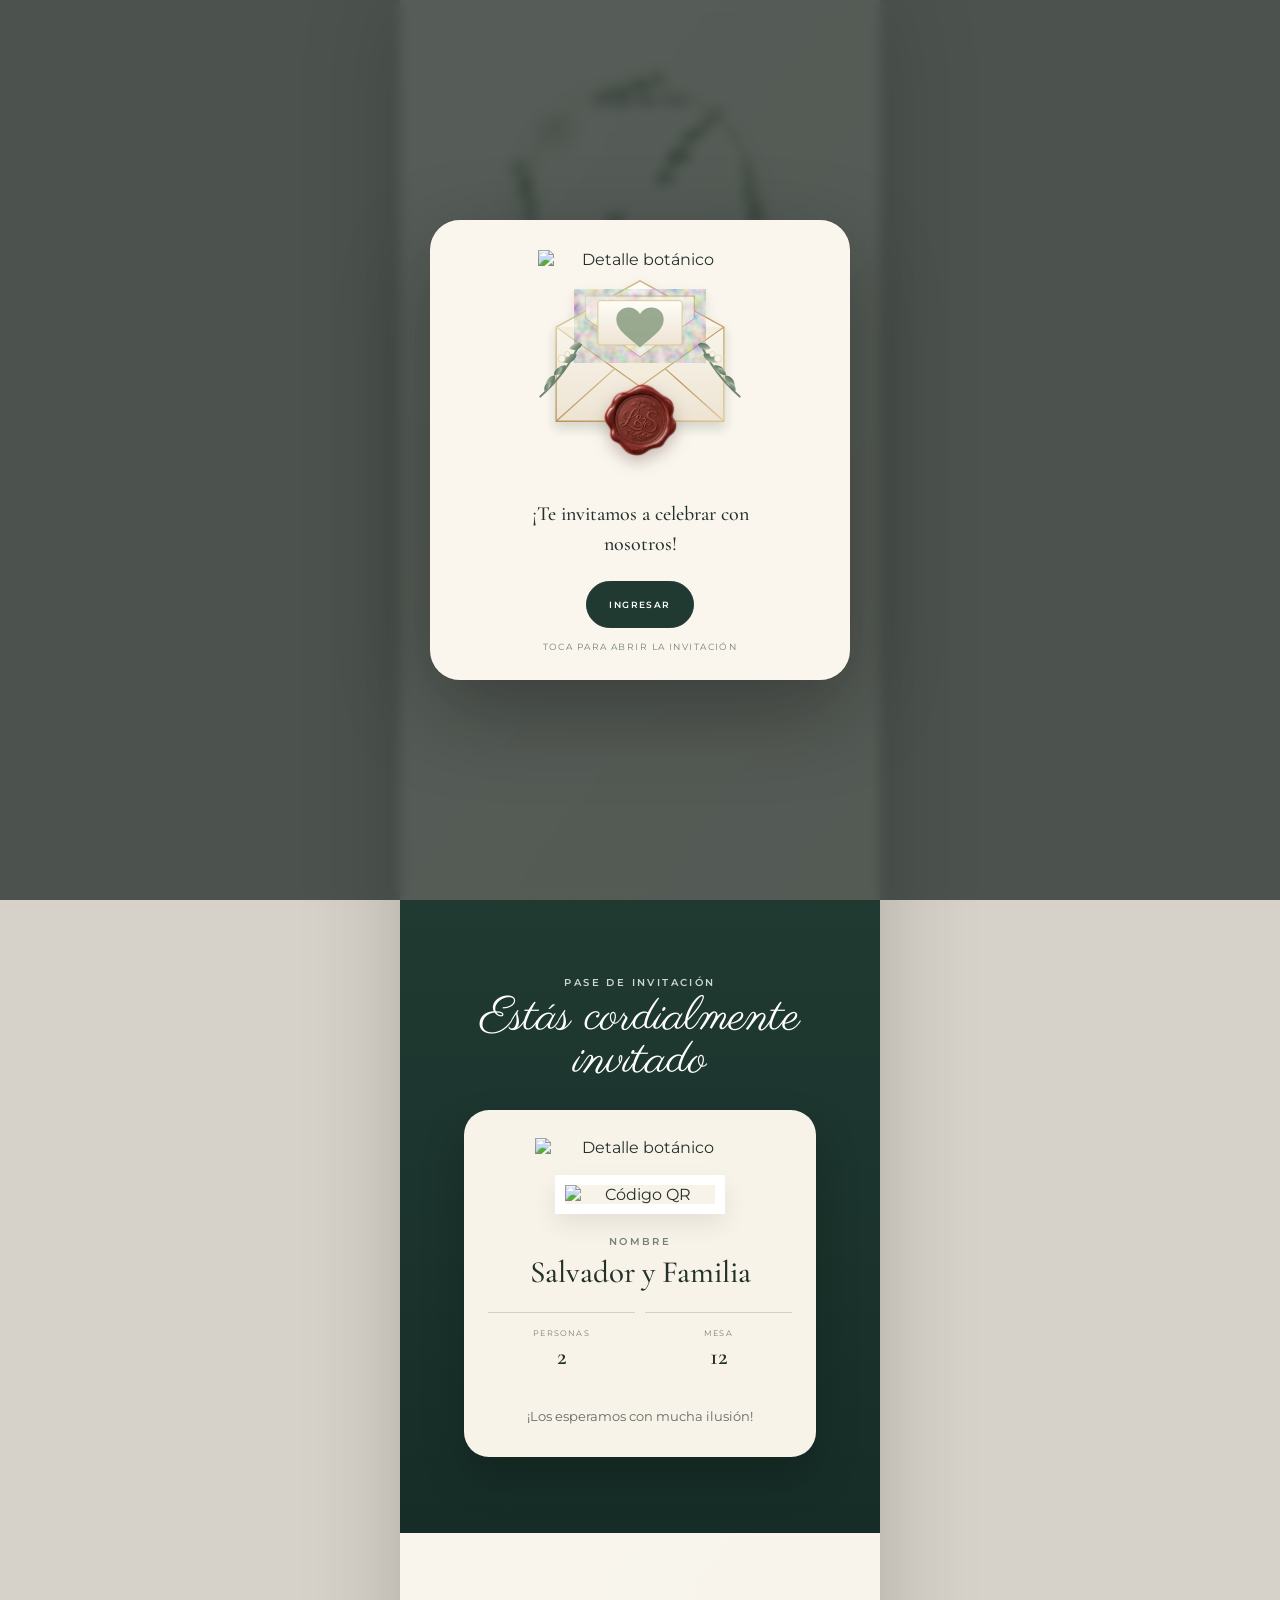
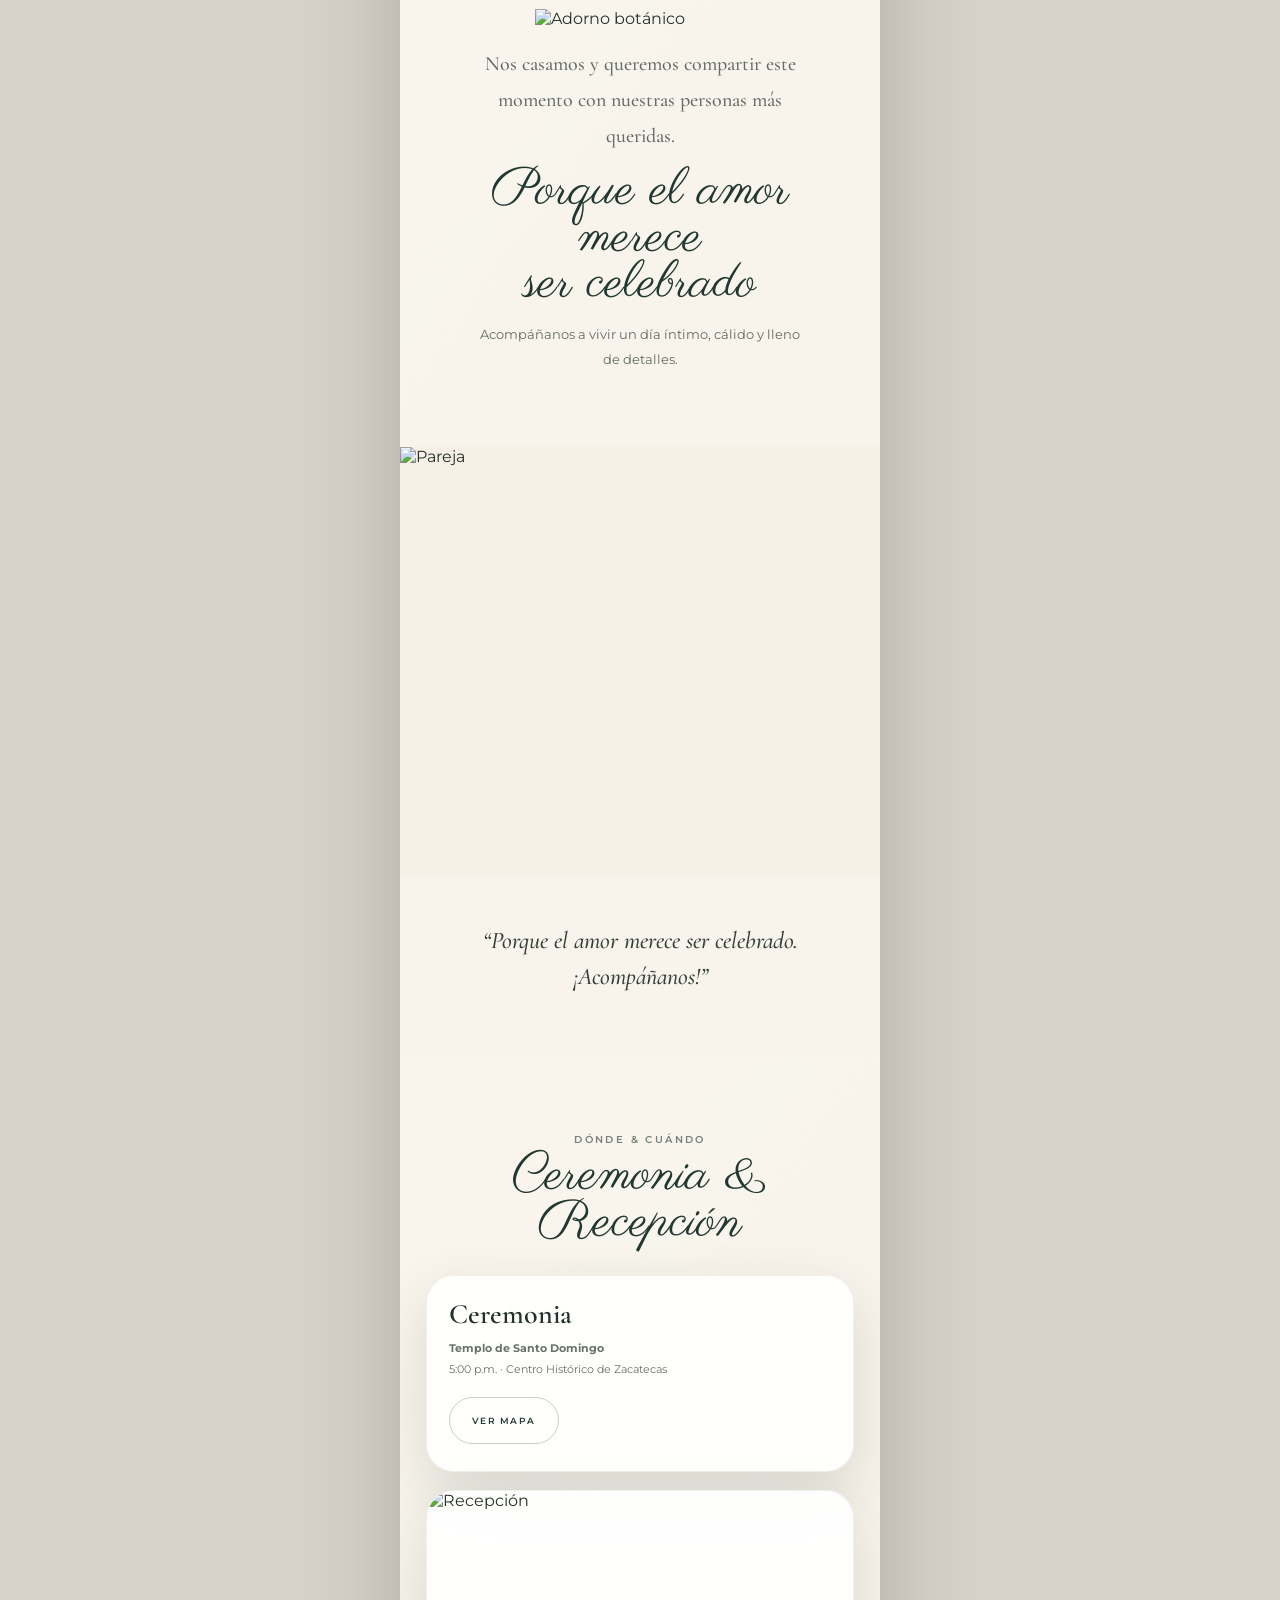
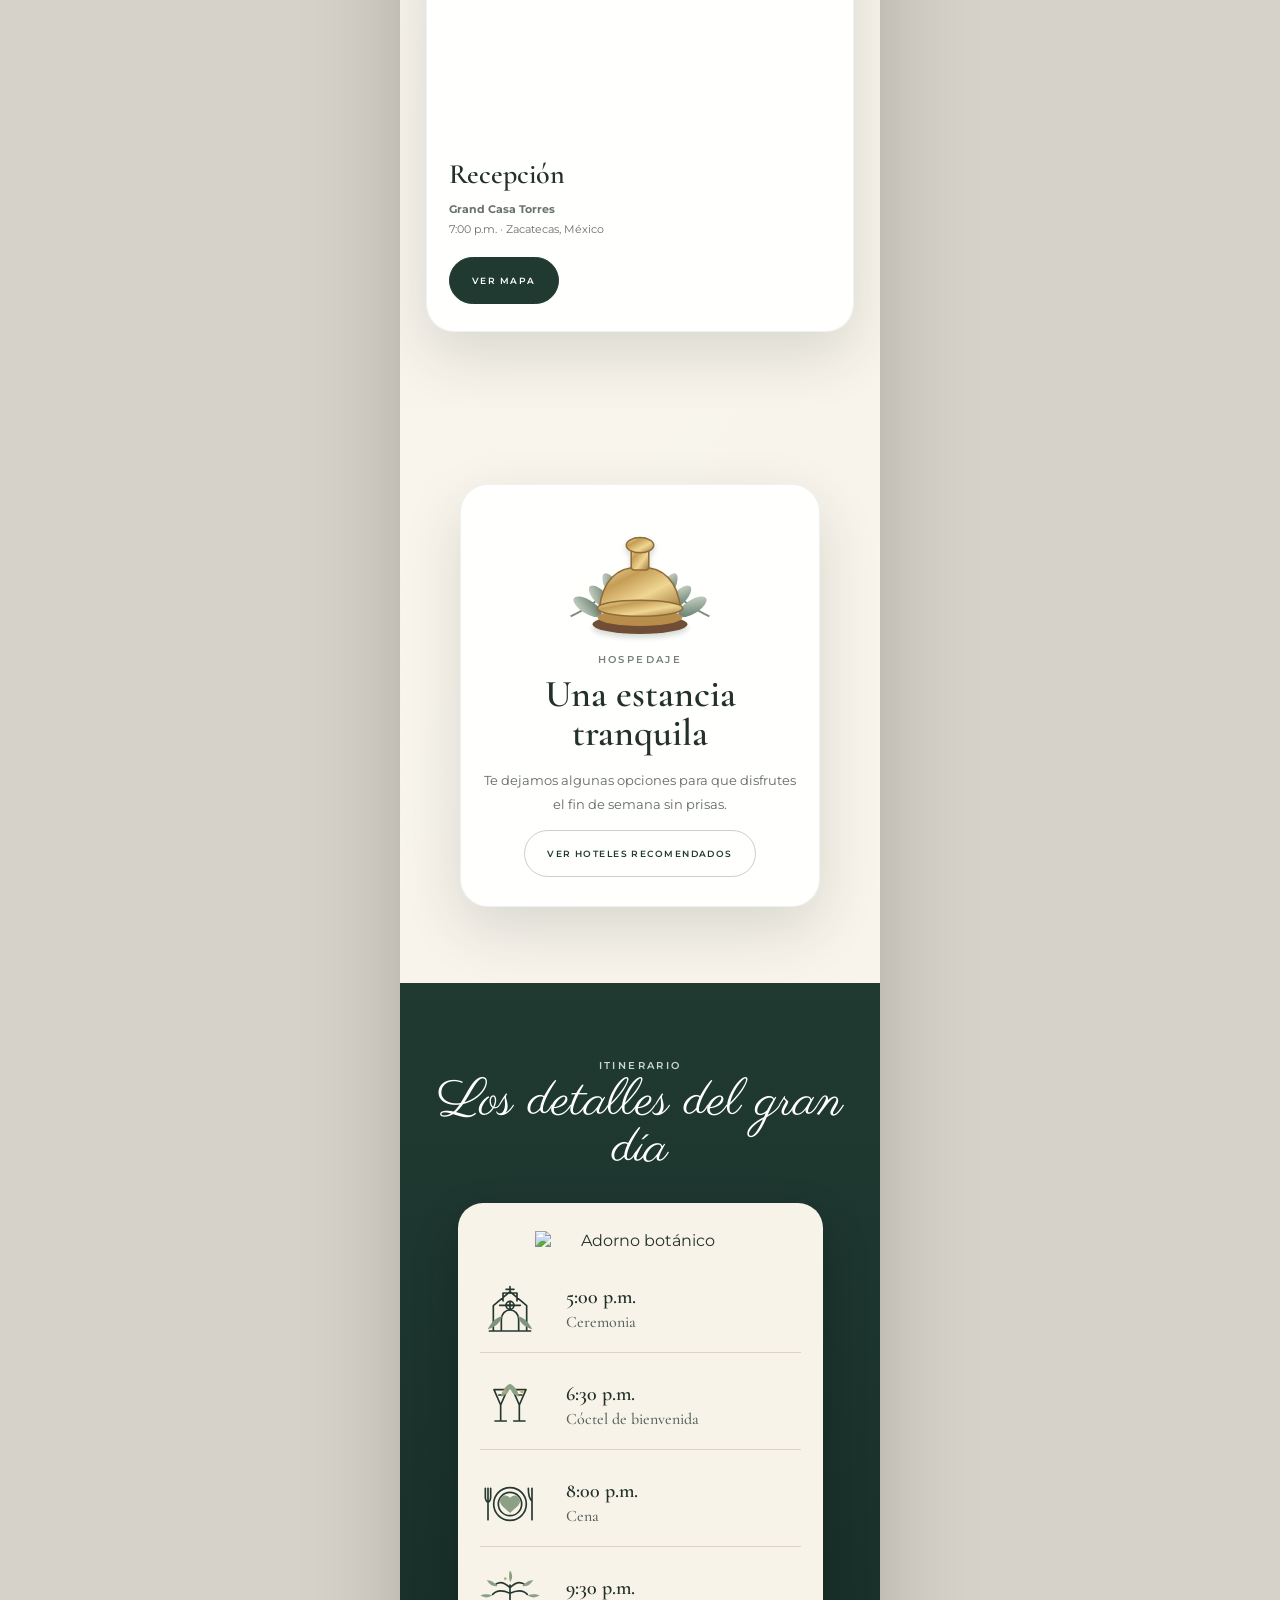
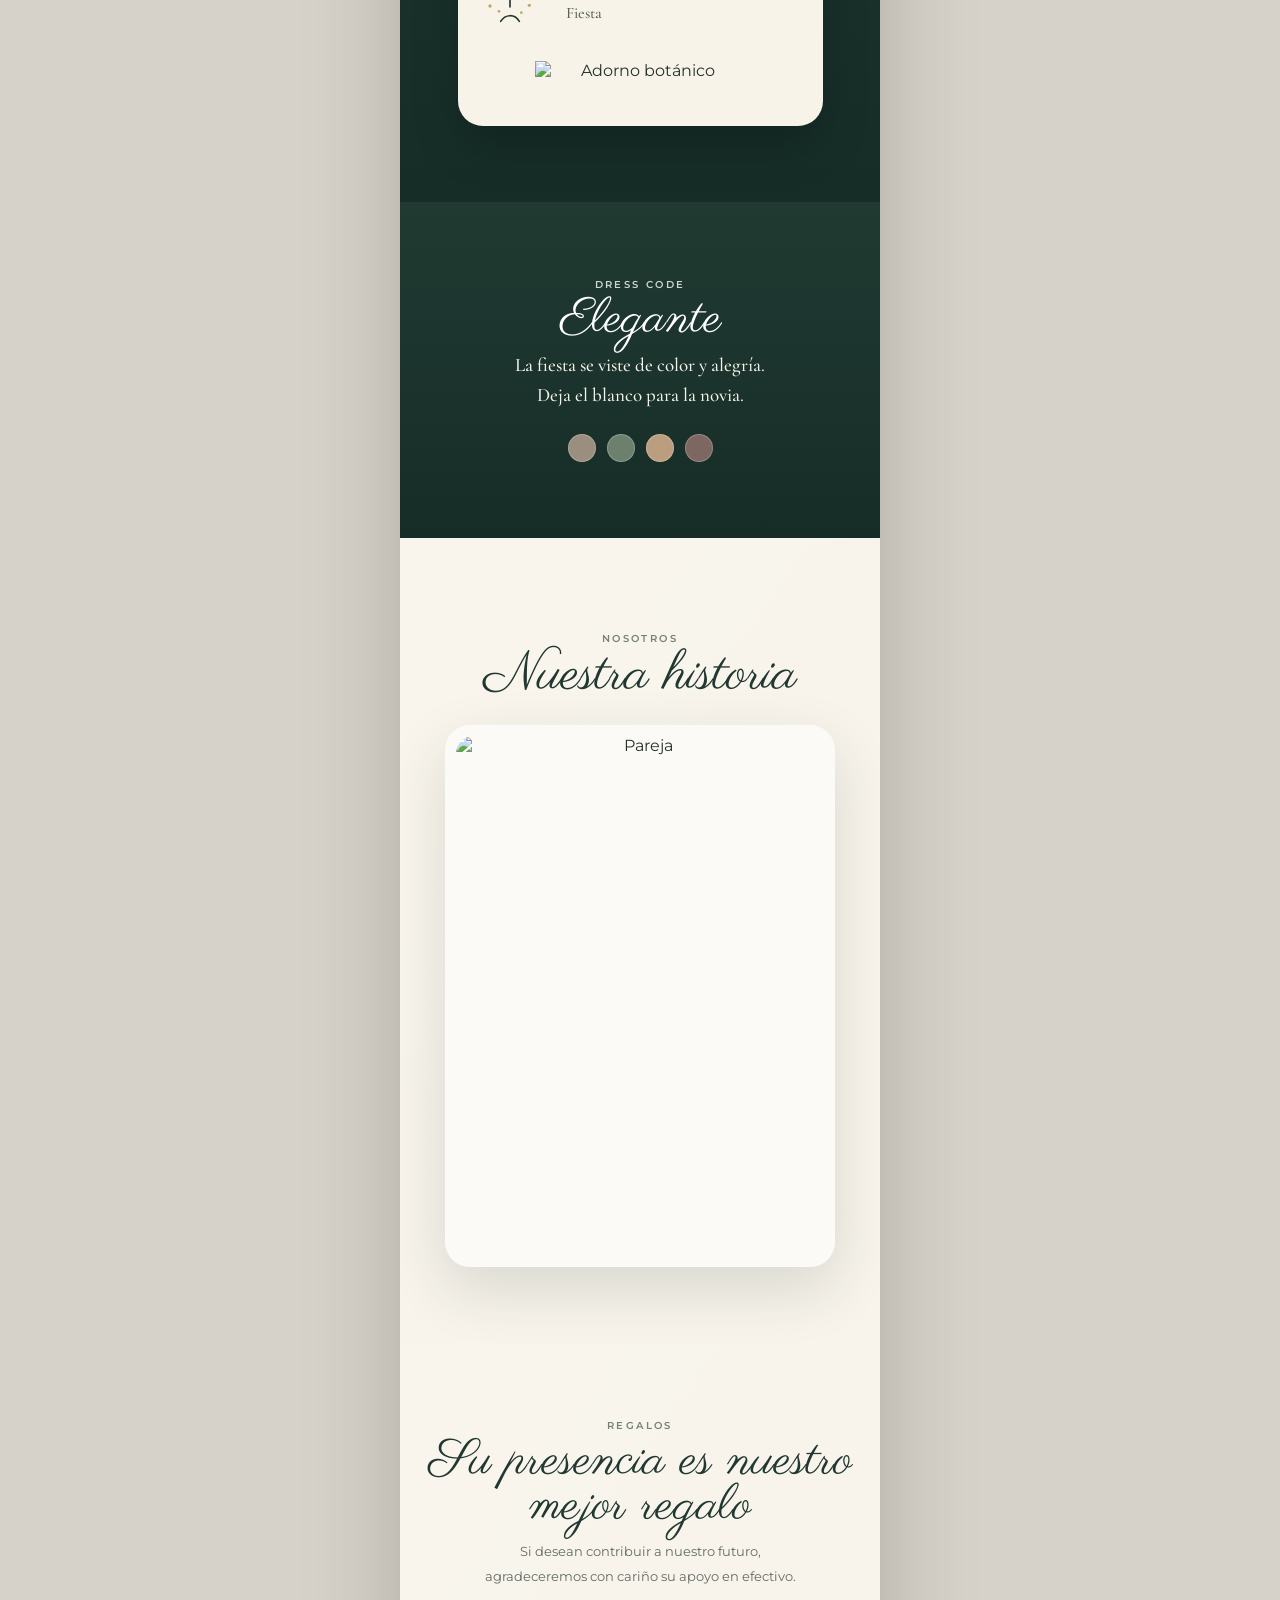
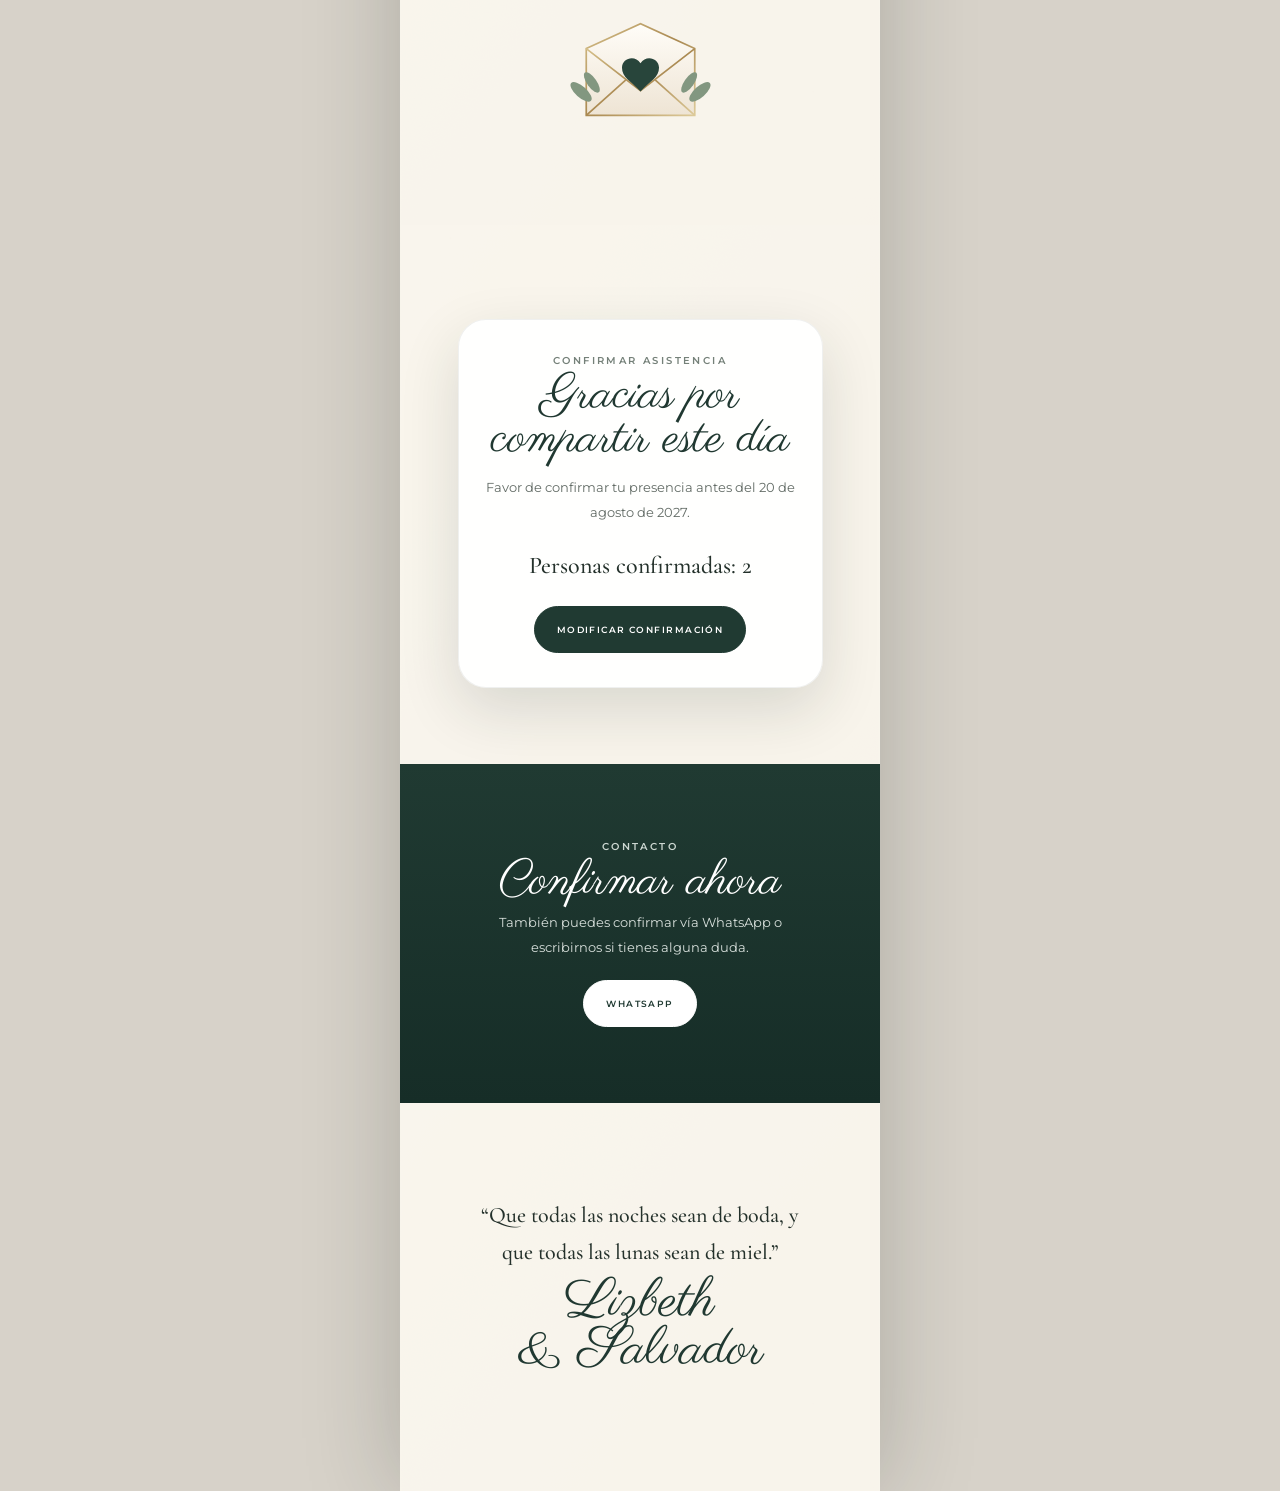
==== commit 258c2f4b: "Rebuild preview with image-based wedding assets" ====
--- a/preview/index.html
+++ b/preview/index.html
@@ -9,42 +9,24 @@
 <link rel="preconnect" href="https://fonts.gstatic.com" crossorigin>
 <link href="https://fonts.googleapis.com/css2?family=Cormorant+Garamond:ital,wght@0,400;0,500;0,600;1,500&family=Montserrat:wght@400;500;600&family=Parisienne&display=swap" rel="stylesheet">
 <style>
-:root{--forest:#203a32;--forest2:#162d27;--paper:#f7f2e8;--paper2:#fcf9f2;--ink:#24312b;--muted:#667069;--gold:#b6975b;--line:rgba(36,49,43,.12);--shadow:0 24px 64px rgba(26,39,33,.14)}
-*{box-sizing:border-box}html{scroll-behavior:smooth;background:#d8d3ca}body{margin:0;background:#d8d3ca;color:var(--ink);font-family:Montserrat,Arial,sans-serif}body.lock{overflow:hidden}img{display:block;max-width:100%}button,a,input,select,textarea{font:inherit}.shell{width:min(100%,480px);margin:auto;background:var(--paper);box-shadow:0 0 90px rgba(22,34,29,.2);overflow:hidden;position:relative}.section{position:relative;padding:78px 26px;overflow:hidden;isolation:isolate}.paper{background:#f7f2e8}.forest{background:linear-gradient(180deg,var(--forest),var(--forest2));color:#f7f1e7}.texture{position:absolute;inset:0;width:100%;height:100%;object-fit:cover;z-index:-2}.texture.papertex{opacity:.56}.texture.wood{opacity:.38}.wash{position:absolute;inset:0;z-index:-1;background:rgba(250,246,238,.82)}.wash.woodwash{background:rgba(246,239,229,.76)}.asset{pointer-events:none;user-select:none}.spray{width:205px;margin:0 auto 18px}.corner{position:absolute;width:195px;z-index:-1;opacity:.88}.corner.lt{left:-38px;top:-30px}.corner.rb{right:-48px;bottom:-30px;transform:rotate(180deg)}.corner.rt{right:-42px;top:-35px;transform:scaleX(-1)}.eyebrow{text-align:center;text-transform:uppercase;letter-spacing:.25em;font-size:10px;font-weight:600;color:#758179}.eyebrow.light{color:#cbd5cf}.title{text-align:center;font:600 39px/1.03 'Cormorant Garamond',serif;margin:10px 0 14px}.script{text-align:center;font:400 62px/.88 Parisienne,cursive;margin:8px 0;color:#203831}.script.light{color:#fff}.copy{font-size:13px;line-height:1.9;color:#626b65}.copy.center{text-align:center}.copy.light{color:#d7dfda}.btn{display:inline-flex;align-items:center;justify-content:center;min-height:46px;padding:0 20px;border:1px solid var(--forest);background:var(--forest);color:white;text-decoration:none;border-radius:999px;font-size:9px;font-weight:600;letter-spacing:.16em;text-transform:uppercase;cursor:pointer;transition:transform .25s ease,opacity .25s ease}.btn:active{transform:scale(.98)}.btn.light{background:#fff;color:var(--forest);border-color:#fff}.btn.ghost{background:transparent;color:var(--forest);border-color:rgba(32,58,50,.25)}.center{text-align:center}.card{background:rgba(255,255,255,.93);border:1px solid rgba(36,49,43,.07);box-shadow:var(--shadow);border-radius:28px}.reveal{opacity:0;transform:translateY(25px);transition:opacity .85s ease,transform .85s cubic-bezier(.2,.75,.2,1)}.reveal.show{opacity:1;transform:none}
-/* entrada: el sobre, sello y flores son archivos de imagen */
-.intro{position:fixed;inset:0;z-index:1000;display:grid;place-items:center;padding:22px;background:rgba(14,26,22,.67);backdrop-filter:blur(6px);transition:opacity .7s ease,visibility .7s ease}.intro.hide{opacity:0;visibility:hidden}.intro-panel{position:relative;width:min(100%,420px);overflow:hidden;border-radius:30px;background:#faf6ee;box-shadow:0 30px 90px rgba(0,0,0,.32);padding:38px 24px 30px;text-align:center}.intro-panel>.texture{z-index:0;opacity:.4}.intro-content{position:relative;z-index:2}.intro-spray{width:210px;margin:0 auto -3px}.intro-envelope{position:relative;width:260px;margin:2px auto 0;transition:transform .75s cubic-bezier(.2,.75,.2,1)}.intro-seal{width:73px;margin:-74px auto 39px;position:relative;z-index:3;filter:drop-shadow(0 7px 8px rgba(71,37,30,.28));animation:pulse 1.9s ease-in-out infinite;transition:.45s ease}@keyframes pulse{50%{transform:scale(1.08)}}.intro.opening .intro-envelope{transform:translateY(18px) scale(1.06)}.intro.opening .intro-seal{opacity:0;transform:scale(1.35) rotate(8deg);animation:none}.intro-copy{font:500 20px/1.5 'Cormorant Garamond',serif;margin:0 auto 22px;max-width:290px}.open-note{margin-top:13px;font-size:9px;text-transform:uppercase;letter-spacing:.16em;color:#758078}
-/* portada */
-.hero{min-height:100svh;padding:40px 24px 52px;display:flex;flex-direction:column;align-items:center;text-align:center}.hero-medallion{position:relative;width:310px;height:310px;margin:4px auto 5px}.hero-wreath{position:absolute;inset:0;width:100%;height:100%;object-fit:contain}.hero-photo{position:absolute;left:50%;top:50%;transform:translate(-50%,-50%);width:218px;height:218px;border-radius:50%;object-fit:cover;object-position:center;box-shadow:0 18px 38px rgba(31,47,40,.18)}.hero-name{font:400 58px/.85 Parisienne,cursive;margin:5px 0 12px}.hero-date{font:600 15px/1.4 'Cormorant Garamond',serif;letter-spacing:.15em;text-transform:uppercase}.countdown{display:grid;grid-template-columns:repeat(4,1fr);gap:8px;width:100%;max-width:360px;margin-top:25px}.count{background:rgba(255,255,255,.74);border:1px solid rgba(36,49,43,.07);padding:14px 5px;border-radius:19px}.count b{font:600 27px/1 'Cormorant Garamond',serif}.count span{display:block;margin-top:7px;font-size:8px;letter-spacing:.12em;text-transform:uppercase;color:#727c75}
-/* pase */
-.pass-section{text-align:center}.pass-card{max-width:352px;margin:28px auto 0;padding:29px 24px;background:#f8f3e9;color:var(--ink);border-radius:25px;box-shadow:0 21px 45px rgba(0,0,0,.2)}.qr{width:168px;margin:0 auto 22px;border:10px solid white;box-shadow:0 10px 24px rgba(0,0,0,.08)}.guest{font:500 31px/1.15 'Cormorant Garamond',serif;margin:7px 0 21px}.pass-grid{display:grid;grid-template-columns:1fr 1fr;gap:10px}.pass-stat{padding:15px 8px;border-top:1px solid #d7cfbf}.pass-stat small{display:block;font-size:8px;text-transform:uppercase;letter-spacing:.15em;color:#777f79}.pass-stat b{display:block;font:600 24px/1 'Cormorant Garamond',serif;margin-top:7px}
-/* frase y foto */
-.message{text-align:center}.message .script{font-size:50px;max-width:360px;margin:6px auto 15px}.photo-band{padding:0;background:#f5efe5}.photo-band img{width:100%;height:430px;object-fit:cover;object-position:center}.quote-box{padding:48px 34px 65px;text-align:center;background:#f8f4eb}.quote-box p{font:500 24px/1.5 'Cormorant Garamond',serif;font-style:italic;margin:0 auto;max-width:340px;color:#33413a}
-/* lugar */
-.locations{text-align:center}.location-stack{display:grid;gap:18px;margin-top:28px}.location-card{overflow:hidden;text-align:left}.location-card .photo{width:100%;height:245px;object-fit:cover}.location-body{padding:25px 22px 27px}.place{font:600 28px/1.05 'Cormorant Garamond',serif;margin:0 0 9px}.meta{font-size:11px;line-height:1.85;color:#69716c;margin-bottom:18px}
-/* hotel */
-.hotel{text-align:center}.hotel-bell{width:168px;margin:4px auto 8px}.hotel-card{max-width:360px;margin:0 auto;padding:26px 22px 29px}
-/* itinerario */
-.itinerary{text-align:center}.timeline-sheet{position:relative;max-width:365px;margin:30px auto 0;padding:30px 22px;background:#f8f3e9;color:var(--ink);border-radius:25px;box-shadow:0 20px 48px rgba(0,0,0,.2)}.timeline{display:grid;gap:13px}.event{display:grid;grid-template-columns:72px 1fr;gap:16px;align-items:center;padding:12px 0;border-bottom:1px solid #ddd4c5}.event:last-child{border-bottom:0}.event img{width:62px;height:62px;object-fit:contain}.event-copy{text-align:left}.event-time{font:600 20px/1 'Cormorant Garamond',serif}.event-name{font:500 16px/1.3 'Cormorant Garamond',serif;color:#56625b;margin-top:5px}
-/* dress */
-.dress{text-align:center}.dress-row{display:grid;grid-template-columns:1fr 1fr;gap:12px;margin:26px auto 0;max-width:355px}.dress-box{padding:24px 13px;border-radius:24px;background:#fff;border:1px solid rgba(36,49,43,.08)}.dress-letter{font:600 52px/1 'Cormorant Garamond',serif;color:#405149}.dress-box h3{font:600 18px/1.2 'Cormorant Garamond',serif;margin:9px 0 6px}.dress-box p{margin:0;font-size:9px;line-height:1.6;color:#707871}.palette{display:flex;gap:8px;justify-content:center;margin-top:21px}.color{width:23px;height:23px;border-radius:50%;border:1px solid rgba(0,0,0,.08)}
-/* nosotros */
-.us{text-align:center}.us-photo{max-width:390px;margin:25px auto 0;padding:11px;background:rgba(255,255,255,.58);border-radius:25px;box-shadow:var(--shadow)}.us-photo img{width:100%;height:520px;object-fit:cover;border-radius:18px}
-/* regalos */
-.gifts{text-align:center}.gift-envelope{width:160px;margin:26px auto 15px}
-/* rsvp */
-.rsvp{text-align:center}.rsvp-card{max-width:365px;margin:0 auto;padding:34px 23px}.form{display:grid;gap:13px;margin-top:23px;text-align:left}.field{width:100%;border:0;border-bottom:1px solid #969b94;background:transparent;padding:12px 4px;color:var(--ink);outline:0;font-size:12px}.field:focus{border-color:var(--forest)}.choice{display:flex;gap:9px}.choice button{flex:1;border:1px solid #b6b6ad;background:white;padding:11px 6px;font-size:9px;text-transform:uppercase;letter-spacing:.1em;cursor:pointer}.choice button.selected{background:var(--forest);color:#fff;border-color:var(--forest)}.thanks{display:none;margin-top:17px;font:600 17px/1.4 'Cormorant Garamond',serif}.closing{text-align:center;padding-bottom:90px}.closing .script{font-size:55px}
-@media(max-width:390px){.script{font-size:55px}.title{font-size:35px}.hero-medallion{width:285px;height:285px}.hero-photo{width:200px;height:200px}.hero-name{font-size:53px}.section{padding-left:22px;padding-right:22px}}
+:root{--forest:#203a32;--forest2:#162d27;--paper:#f7f2e8;--paper2:#fcf9f2;--ink:#24312b;--muted:#677069;--gold:#b6975b;--line:rgba(36,49,43,.13);--shadow:0 22px 60px rgba(25,39,33,.14)}
+*{box-sizing:border-box}html{scroll-behavior:smooth;background:#d7d2c9}body{margin:0;background:#d7d2c9;color:var(--ink);font-family:Montserrat,Arial,sans-serif}body.lock{overflow:hidden}img{display:block;max-width:100%}button,a{font:inherit}.shell{width:min(100%,480px);margin:auto;position:relative;background:var(--paper);overflow:hidden;box-shadow:0 0 90px rgba(21,34,29,.22)}.section{position:relative;padding:76px 26px;overflow:hidden;isolation:isolate}.paper{background:var(--paper)}.forest{background:linear-gradient(180deg,var(--forest),var(--forest2));color:#f7f2e9}.texture{position:absolute;inset:0;width:100%;height:100%;object-fit:cover;z-index:-2;opacity:.48}.wash{position:absolute;inset:0;background:rgba(250,246,238,.84);z-index:-1}.asset{pointer-events:none;user-select:none}.botanical{width:210px;margin:0 auto 18px}.corner{position:absolute;width:190px;z-index:-1;opacity:.9}.corner.left{left:-55px;bottom:-25px;transform:rotate(42deg)}.corner.right{right:-55px;top:-24px;transform:rotate(222deg)}.eyebrow{text-align:center;text-transform:uppercase;letter-spacing:.24em;font-size:10px;font-weight:600;color:#758179}.eyebrow.light{color:#ccd7d1}.script{text-align:center;font:400 60px/.9 Parisienne,cursive;margin:7px 0;color:#203831}.script.light{color:#fff}.title{text-align:center;font:600 38px/1.04 'Cormorant Garamond',serif;margin:9px 0 14px}.copy{font-size:13px;line-height:1.9;color:#626b65}.copy.center{text-align:center}.copy.light{color:#d8e0dc}.center{text-align:center}.btn{display:inline-flex;align-items:center;justify-content:center;min-height:47px;padding:0 22px;border:1px solid var(--forest);background:var(--forest);color:#fff;text-decoration:none;border-radius:999px;font-size:9px;font-weight:600;letter-spacing:.16em;text-transform:uppercase;cursor:pointer;transition:transform .25s ease,opacity .25s ease}.btn:active{transform:scale(.98)}.btn.light{background:#fff;color:var(--forest);border-color:#fff}.btn.ghost{background:transparent;color:var(--forest);border-color:rgba(32,58,50,.24)}.card{background:rgba(255,255,255,.93);border:1px solid rgba(36,49,43,.07);box-shadow:var(--shadow);border-radius:28px}.reveal{opacity:0;transform:translateY(24px);transition:opacity .8s ease,transform .8s cubic-bezier(.2,.75,.2,1)}.reveal.show{opacity:1;transform:none}
+.intro{position:fixed;inset:0;z-index:1000;display:grid;place-items:center;padding:20px;background:rgba(14,26,22,.69);backdrop-filter:blur(6px);transition:opacity .7s ease,visibility .7s ease}.intro.hide{opacity:0;visibility:hidden}.intro-panel{position:relative;width:min(100%,420px);overflow:hidden;border-radius:30px;background:#faf6ee;box-shadow:0 30px 90px rgba(0,0,0,.32);padding:30px 22px 28px;text-align:center}.intro-content{position:relative;z-index:2}.intro-spray{width:205px;margin:0 auto -3px}.intro-envelope{width:250px;margin:0 auto 4px;transition:transform .7s cubic-bezier(.2,.75,.2,1)}.intro-seal{width:78px;margin:-74px auto 40px;position:relative;z-index:3;filter:drop-shadow(0 7px 8px rgba(71,37,30,.28));animation:pulse 1.9s ease-in-out infinite;transition:.45s ease}@keyframes pulse{50%{transform:scale(1.08)}}.intro.opening .intro-envelope{transform:translateY(16px) scale(1.04)}.intro.opening .intro-seal{opacity:0;transform:scale(1.35) rotate(8deg);animation:none}.intro-copy{font:500 20px/1.5 'Cormorant Garamond',serif;margin:0 auto 22px;max-width:290px}.open-note{margin-top:13px;font-size:9px;text-transform:uppercase;letter-spacing:.16em;color:#758078}
+.hero{min-height:100svh;padding:42px 24px 55px;display:flex;flex-direction:column;align-items:center;text-align:center}.hero-medallion{position:relative;width:310px;height:310px;margin:2px auto 4px}.hero-wreath{position:absolute;inset:0;width:100%;height:100%;object-fit:contain}.hero-photo{position:absolute;left:50%;top:50%;transform:translate(-50%,-50%);width:218px;height:218px;border-radius:50%;object-fit:cover;box-shadow:0 18px 38px rgba(31,47,40,.18)}.hero-name{font:400 58px/.86 Parisienne,cursive;margin:4px 0 12px}.hero-date{font:600 15px/1.4 'Cormorant Garamond',serif;letter-spacing:.15em;text-transform:uppercase}.countdown{display:grid;grid-template-columns:repeat(4,1fr);gap:8px;width:100%;max-width:360px;margin-top:24px}.count{background:rgba(255,255,255,.76);border:1px solid rgba(36,49,43,.07);padding:14px 5px;border-radius:19px}.count b{font:600 27px/1 'Cormorant Garamond',serif}.count span{display:block;margin-top:7px;font-size:8px;letter-spacing:.12em;text-transform:uppercase;color:#727c75}
+.pass{text-align:center}.pass-card{max-width:352px;margin:28px auto 0;padding:28px 24px;background:#f8f3e9;color:var(--ink);border-radius:25px;box-shadow:0 21px 45px rgba(0,0,0,.2)}.qr{width:170px;margin:0 auto 21px;border:10px solid white;box-shadow:0 10px 24px rgba(0,0,0,.08)}.guest{font:500 31px/1.15 'Cormorant Garamond',serif;margin:7px 0 21px}.pass-grid{display:grid;grid-template-columns:1fr 1fr;gap:10px}.pass-stat{padding:15px 8px;border-top:1px solid #d7cfbf}.pass-stat small{display:block;font-size:8px;text-transform:uppercase;letter-spacing:.15em;color:#777f79}.pass-stat b{display:block;font:600 24px/1 'Cormorant Garamond',serif;margin-top:7px}
+.photo-band{padding:0;background:#f5efe5}.photo-band img{width:100%;height:430px;object-fit:cover}.quote-box{padding:46px 34px 62px;text-align:center;background:#f8f4eb}.quote-box p{font:500 24px/1.5 'Cormorant Garamond',serif;font-style:italic;margin:0 auto;max-width:340px;color:#33413a}.location-stack{display:grid;gap:18px;margin-top:28px}.location-card{overflow:hidden;text-align:left}.location-card .photo{width:100%;height:245px;object-fit:cover}.location-body{padding:24px 22px 27px}.place{font:600 28px/1.05 'Cormorant Garamond',serif;margin:0 0 9px}.meta{font-size:11px;line-height:1.85;color:#69716c;margin-bottom:18px}.hotel{text-align:center}.hotel-bell{width:160px;margin:4px auto 8px}.hotel-card{max-width:360px;margin:0 auto;padding:26px 22px 29px}.itinerary{text-align:center}.timeline-sheet{max-width:365px;margin:30px auto 0;padding:28px 22px;background:#f8f3e9;color:var(--ink);border-radius:25px;box-shadow:0 20px 48px rgba(0,0,0,.2)}.timeline{display:grid;gap:12px}.event{display:grid;grid-template-columns:70px 1fr;gap:16px;align-items:center;padding:12px 0;border-bottom:1px solid #ddd4c5}.event:last-child{border-bottom:0}.event img{width:60px;height:60px;object-fit:contain}.event-copy{text-align:left}.event-time{font:600 20px/1 'Cormorant Garamond',serif}.event-name{font:500 16px/1.3 'Cormorant Garamond',serif;color:#56625b;margin-top:5px}.dress{text-align:center}.dress-note{font:500 19px/1.6 'Cormorant Garamond',serif;max-width:330px;margin:8px auto 0}.palette{display:flex;gap:11px;justify-content:center;margin-top:23px}.swatch{width:28px;height:28px;border-radius:50%;border:1px solid rgba(255,255,255,.22)}.us{text-align:center}.us-photo{max-width:390px;margin:25px auto 0;padding:11px;background:rgba(255,255,255,.58);border-radius:25px;box-shadow:var(--shadow)}.us-photo img{width:100%;height:520px;object-fit:cover;border-radius:18px}.gifts{text-align:center}.gift-envelope{width:155px;margin:24px auto 16px}.rsvp{text-align:center}.rsvp-card{max-width:365px;margin:0 auto;padding:34px 23px}.closing{text-align:center;padding-bottom:90px}.closing .script{font-size:54px}
+@media(max-width:390px){.section{padding-left:22px;padding-right:22px}.script{font-size:54px}.hero-medallion{width:284px;height:284px}.hero-photo{width:200px;height:200px}.hero-name{font-size:53px}}
 @media(prefers-reduced-motion:reduce){.reveal,.intro,.intro-envelope,.intro-seal{transition:none;animation:none}}
 </style>
 </head>
 <body class="lock">
 <div class="intro" id="intro">
  <div class="intro-panel">
-  <img class="texture papertex" src="assets/paper-texture.svg" alt="">
+  <img class="texture" src="assets/paper-texture.svg" alt="">
   <div class="intro-content">
-   <img class="asset intro-spray" src="assets/spray-premium.svg" alt="Detalle botánico">
+   <img class="asset intro-spray js-b64" src="assets/spray-premium.svg" data-b64="assets/generated-divider.b64" alt="Detalle botánico">
    <img class="asset intro-envelope" src="assets/envelope-premium.svg" alt="Sobre de boda">
-   <img class="asset intro-seal" src="assets/wax-seal.svg" alt="Sello L y S">
+   <img class="asset intro-seal js-b64" src="assets/wax-seal.svg" data-b64="assets/generated-seal.b64" alt="Sello L y S">
    <p class="intro-copy">¡Te invitamos a celebrar con nosotros!</p>
    <button class="btn" id="openInvite">Ingresar</button>
    <div class="open-note">Toca para abrir la invitación</div>
@@ -53,8 +35,9 @@
 </div>
 <main class="shell">
  <section class="section paper hero">
-  <img class="texture papertex" src="assets/paper-texture.svg" alt="">
-  <img class="asset corner lt" src="assets/corner-premium.svg" alt="">
+  <img class="texture" src="assets/paper-texture.svg" alt="">
+  <img class="asset corner left js-b64" src="assets/corner-premium.svg" data-b64="assets/generated-divider.b64" alt="">
+  <img class="asset corner right js-b64" src="assets/corner-premium.svg" data-b64="assets/generated-divider.b64" alt="">
   <div class="reveal">
    <div class="hero-medallion">
     <img class="asset hero-wreath" src="assets/wreath-premium.svg" alt="Corona botánica">
@@ -63,76 +46,61 @@
    <div class="eyebrow">Nuestra boda</div>
    <h1 class="hero-name">Lizbeth &amp;<br>Salvador</h1>
    <div class="hero-date">Jueves · 14 Octubre · 2027</div>
-   <div class="countdown">
-    <div class="count"><b id="days">00</b><span>Días</span></div><div class="count"><b id="hours">00</b><span>Horas</span></div><div class="count"><b id="minutes">00</b><span>Minutos</span></div><div class="count"><b id="seconds">00</b><span>Segundos</span></div>
-   </div>
+   <div class="countdown"><div class="count"><b id="days">00</b><span>Días</span></div><div class="count"><b id="hours">00</b><span>Horas</span></div><div class="count"><b id="minutes">00</b><span>Minutos</span></div><div class="count"><b id="seconds">00</b><span>Segundos</span></div></div>
   </div>
  </section>
- <section class="section forest pass-section">
+ <section class="section forest pass">
   <div class="reveal">
    <div class="eyebrow light">Pase de invitación</div>
    <h2 class="script light" style="font-size:48px">Estás cordialmente invitado</h2>
    <div class="pass-card">
-    <img class="asset spray" src="assets/spray-premium.svg" alt="Detalle botánico">
+    <img class="asset botanical js-b64" src="assets/spray-premium.svg" data-b64="assets/generated-divider.b64" alt="Detalle botánico">
     <img class="qr" src="https://api.qrserver.com/v1/create-qr-code/?size=260x260&data=https%3A%2F%2Fsolopezz.github.io%2Ftestboda%2Fpreview%2F" alt="Código QR">
     <div class="eyebrow">Nombre</div><div class="guest">Salvador y Familia</div>
     <div class="pass-grid"><div class="pass-stat"><small>Personas</small><b>2</b></div><div class="pass-stat"><small>Mesa</small><b>12</b></div></div>
-    <p class="copy center" style="margin:20px auto 0;max-width:250px">¡Los esperamos con mucha ilusión!</p>
+    <p class="copy center" style="margin:20px 0 0">¡Los esperamos con mucha ilusión!</p>
    </div>
   </div>
  </section>
- <section class="section paper message">
-  <img class="texture papertex" src="assets/paper-texture.svg" alt=""><img class="asset corner rb" src="assets/corner-premium.svg" alt="">
-  <div class="reveal"><img class="asset spray" src="assets/spray-premium.svg" alt=""><p class="copy center" style="max-width:335px;margin:0 auto 13px;font:500 19px/1.8 'Cormorant Garamond',serif">Nos casamos y queremos compartir este momento con nuestras personas más queridas.</p><h2 class="script">Porque el amor merece ser celebrado</h2></div>
+ <section class="section paper">
+  <img class="texture" src="assets/paper-texture.svg" alt=""><div class="wash"></div>
+  <img class="asset botanical js-b64" src="assets/spray-premium.svg" data-b64="assets/generated-divider.b64" alt="Adorno botánico">
+  <div class="reveal"><p class="copy center" style="font:500 20px/1.8 'Cormorant Garamond',serif;max-width:345px;margin:0 auto 14px">Nos casamos y queremos compartir este momento con nuestras personas más queridas.</p><h2 class="script" style="font-size:52px">Porque el amor merece<br>ser celebrado</h2><p class="copy center" style="max-width:325px;margin:14px auto 0">Acompáñanos a vivir un día íntimo, cálido y lleno de detalles.</p></div>
  </section>
- <section class="photo-band reveal"><img src="https://images.unsplash.com/photo-1511285560929-80b456fea0bc?auto=format&fit=crop&w=1000&q=86" alt="Pareja celebrando"></section>
- <section class="quote-box reveal"><img class="asset spray" src="assets/spray-premium.svg" alt=""><p>“El mejor lugar del mundo siempre será donde estemos juntos.”</p></section>
- <section class="section paper locations">
-  <img class="texture papertex" src="assets/paper-texture.svg" alt=""><img class="asset corner rt" src="assets/corner-premium.svg" alt="">
-  <div class="reveal"><div class="eyebrow">Dónde &amp; cuándo</div><h2 class="script" style="font-size:53px">Ceremonia &amp; Recepción</h2>
-   <div class="location-stack">
-    <article class="card location-card"><img class="photo" src="https://images.unsplash.com/photo-1464366400600-7168b8af9bc3?auto=format&fit=crop&w=1000&q=86" alt="Ceremonia"><div class="location-body"><h3 class="place">Ceremonia</h3><div class="meta"><strong>Templo de Santo Domingo</strong><br>5:00 p.m. · Centro Histórico de Zacatecas</div><a class="btn ghost" href="#">Ver mapa</a></div></article>
-    <article class="card location-card"><img class="photo" src="https://images.unsplash.com/photo-1519167758481-83f550bb49b3?auto=format&fit=crop&w=1000&q=86" alt="Recepción"><div class="location-body"><h3 class="place">Recepción</h3><div class="meta"><strong>Grand Casa Torres</strong><br>7:00 p.m. · Zacatecas, México</div><a class="btn" href="#">Ver mapa</a></div></article>
-   </div>
-  </div>
+ <section class="photo-band reveal"><img src="https://images.unsplash.com/photo-1522673607200-164d1b6ce486?auto=format&fit=crop&w=900&q=85" alt="Pareja"><div class="quote-box"><p>“Porque el amor merece ser celebrado. ¡Acompáñanos!”</p></div></section>
+ <section class="section paper">
+  <img class="texture" src="assets/paper-texture.svg" alt=""><div class="wash"></div>
+  <img class="asset corner left js-b64" src="assets/corner-premium.svg" data-b64="assets/generated-divider.b64" alt="">
+  <div class="reveal"><div class="eyebrow">Dónde &amp; cuándo</div><h2 class="script" style="font-size:52px">Ceremonia &amp; Recepción</h2><div class="location-stack">
+   <article class="card location-card"><div class="location-body"><h3 class="place">Ceremonia</h3><div class="meta"><strong>Templo de Santo Domingo</strong><br>5:00 p.m. · Centro Histórico de Zacatecas</div><a class="btn ghost" href="#">Ver mapa</a></div></article>
+   <article class="card location-card"><img class="photo" src="https://images.unsplash.com/photo-1519225421980-715cb0215aed?auto=format&fit=crop&w=900&q=85" alt="Recepción"><div class="location-body"><h3 class="place">Recepción</h3><div class="meta"><strong>Grand Casa Torres</strong><br>7:00 p.m. · Zacatecas, México</div><a class="btn" href="#">Ver mapa</a></div></article>
+  </div></div>
  </section>
  <section class="section paper hotel">
-  <img class="texture papertex" src="assets/paper-texture.svg" alt=""><img class="asset corner rb" src="assets/corner-premium.svg" alt="">
-  <div class="reveal card hotel-card"><img class="asset hotel-bell" src="assets/hotel-bell.svg" alt="Campana de hotel"><div class="eyebrow">Hospedaje</div><h2 class="title">Para que disfrutes sin prisas</h2><p class="copy center">Preparamos algunas opciones de hospedaje cercanas para que tengas una estancia cómoda durante la celebración.</p><a class="btn ghost" href="#">Ver hoteles recomendados</a></div>
+  <img class="texture" src="assets/paper-texture.svg" alt=""><div class="wash"></div>
+  <div class="reveal card hotel-card"><img class="asset hotel-bell" src="assets/hotel-bell.svg" alt="Campana de hotel"><div class="eyebrow">Hospedaje</div><h2 class="title">Una estancia tranquila</h2><p class="copy center">Te dejamos algunas opciones para que disfrutes el fin de semana sin prisas.</p><a class="btn ghost" href="#">Ver hoteles recomendados</a></div>
  </section>
  <section class="section forest itinerary">
-  <div class="reveal"><div class="eyebrow light">Itinerario</div><h2 class="script light" style="font-size:52px">Los detalles del gran día</h2><div class="timeline-sheet">
-   <img class="asset spray" src="assets/spray-premium.svg" alt="">
-   <div class="timeline">
-    <div class="event"><img src="assets/timeline-ceremony.svg" alt="Ceremonia"><div class="event-copy"><div class="event-time">5:00 p.m.</div><div class="event-name">Ceremonia</div></div></div>
-    <div class="event"><img src="assets/timeline-cocktail.svg" alt="Cóctel"><div class="event-copy"><div class="event-time">6:30 p.m.</div><div class="event-name">Cóctel de bienvenida</div></div></div>
-    <div class="event"><img src="assets/timeline-dinner.svg" alt="Cena"><div class="event-copy"><div class="event-time">8:00 p.m.</div><div class="event-name">Cena</div></div></div>
-    <div class="event"><img src="assets/timeline-party.svg" alt="Fiesta"><div class="event-copy"><div class="event-time">9:30 p.m.</div><div class="event-name">Fiesta</div></div></div>
-   </div><img class="asset spray" src="assets/spray-premium.svg" alt="" style="margin-top:14px;transform:rotate(180deg)"></div></div>
+  <div class="reveal"><div class="eyebrow light">Itinerario</div><h2 class="script light" style="font-size:52px">Los detalles del gran día</h2><div class="timeline-sheet"><img class="asset botanical js-b64" src="assets/spray-premium.svg" data-b64="assets/generated-divider.b64" alt="Adorno botánico"><div class="timeline">
+   <div class="event"><img src="assets/timeline-ceremony.svg" alt=""><div class="event-copy"><div class="event-time">5:00 p.m.</div><div class="event-name">Ceremonia</div></div></div>
+   <div class="event"><img src="assets/timeline-cocktail.svg" alt=""><div class="event-copy"><div class="event-time">6:30 p.m.</div><div class="event-name">Cóctel de bienvenida</div></div></div>
+   <div class="event"><img src="assets/timeline-dinner.svg" alt=""><div class="event-copy"><div class="event-time">8:00 p.m.</div><div class="event-name">Cena</div></div></div>
+   <div class="event"><img src="assets/timeline-party.svg" alt=""><div class="event-copy"><div class="event-time">9:30 p.m.</div><div class="event-name">Fiesta</div></div></div>
+  </div><img class="asset botanical js-b64" src="assets/spray-premium.svg" data-b64="assets/generated-divider.b64" alt="Adorno botánico" style="margin-top:18px"></div></div>
  </section>
- <section class="section forest dress">
-  <div class="reveal"><div class="eyebrow light">Dress code</div><h2 class="script light" style="font-size:51px">Elegante</h2><p class="copy center light" style="max-width:330px;margin:0 auto">La fiesta se viste de color y alegría. Deja el blanco para la novia.</p><div class="dress-row"><div class="dress-box"><div class="dress-letter">Él</div><h3>Traje formal</h3><p>Tonos neutros y oscuros</p></div><div class="dress-box"><div class="dress-letter">Ella</div><h3>Vestido elegante</h3><p>Color y textura</p></div></div><div class="palette"><span class="color" style="background:#344e41"></span><span class="color" style="background:#78866b"></span><span class="color" style="background:#b8a58b"></span><span class="color" style="background:#8e6d59"></span><span class="color" style="background:#d4c7aa"></span></div></div>
- </section>
- <section class="section paper us">
-  <img class="texture wood" src="assets/wood-paper.svg" alt=""><div class="wash woodwash"></div><img class="asset corner lt" src="assets/corner-premium.svg" alt="">
-  <div class="reveal"><img class="asset spray" src="assets/spray-premium.svg" alt=""><div class="eyebrow">Nosotros</div><h2 class="script" style="font-size:55px">Nuestra historia</h2><div class="us-photo"><img src="https://images.unsplash.com/photo-1494774157365-9e04c6720e47?auto=format&fit=crop&w=1000&q=86" alt="Pareja"></div><p class="copy center" style="max-width:335px;margin:22px auto 0">Un día para celebrar lo que somos, lo que hemos construido y todo lo que aún nos falta por vivir juntos.</p></div>
- </section>
- <section class="section paper gifts">
-  <img class="texture papertex" src="assets/paper-texture.svg" alt=""><img class="asset corner rb" src="assets/corner-premium.svg" alt="">
-  <div class="reveal"><div class="eyebrow">Regalos</div><h2 class="script" style="font-size:50px">Su presencia es nuestro mejor regalo</h2><img class="asset gift-envelope" src="assets/gift-envelope.svg" alt="Sobre para regalo"><p class="copy center" style="max-width:320px;margin:0 auto">Si desean contribuir a nuestro futuro, agradecemos con cariño su apoyo en efectivo.</p></div>
- </section>
- <section class="section paper rsvp">
-  <img class="texture wood" src="assets/wood-paper.svg" alt=""><div class="wash woodwash"></div><img class="asset corner rt" src="assets/corner-premium.svg" alt="">
-  <div class="reveal card rsvp-card"><img class="asset spray" src="assets/spray-premium.svg" alt=""><div class="eyebrow">Confirmar asistencia</div><h2 class="script" style="font-size:50px">¡Nos encantará verte!</h2><p class="copy center">Confirma tu presencia antes del 20 de agosto de 2027.</p><form class="form" id="rsvpForm"><input class="field" required placeholder="Nombre"><select class="field" required><option value="">Número de personas</option><option>1</option><option>2</option><option>3</option><option>4</option></select><div class="choice"><button type="button" data-value="Asistiré">Asistiré</button><button type="button" data-value="No podré asistir">No podré</button></div><textarea class="field" rows="2" placeholder="Mensaje para los novios"></textarea><button class="btn" type="submit">Confirmar</button></form><div class="thanks" id="thanks">Gracias. Tu respuesta quedó registrada en esta demostración.</div></div>
- </section>
- <section class="section forest closing"><div class="reveal"><div class="eyebrow light">Contacto</div><h2 class="script light" style="font-size:49px">Nos vemos muy pronto</h2><p class="copy center light" style="max-width:315px;margin:0 auto 20px">Para cualquier duda también puedes escribirnos por WhatsApp.</p><a class="btn light" href="#">Confirmar por WhatsApp</a></div></section>
- <section class="section paper closing"><img class="texture papertex" src="assets/paper-texture.svg" alt=""><div class="reveal"><img class="asset spray" src="assets/spray-premium.svg" alt=""><p style="font:500 23px/1.55 'Cormorant Garamond',serif;font-style:italic;max-width:335px;margin:0 auto 20px">“Que todas las noches sean de boda y que todas las lunas sean de miel.”</p><h2 class="script">Lizbeth &amp;<br>Salvador</h2><div class="hero-date">14 · Octubre · 2027</div><img class="asset spray" src="assets/spray-premium.svg" alt="" style="margin-top:24px;transform:rotate(180deg)"></div></section>
+ <section class="section forest dress"><div class="reveal"><div class="eyebrow light">Dress code</div><h2 class="script light" style="font-size:49px">Elegante</h2><p class="dress-note">La fiesta se viste de color y alegría.<br>Deja el blanco para la novia.</p><div class="palette"><span class="swatch" style="background:#9a8f7e"></span><span class="swatch" style="background:#6d806e"></span><span class="swatch" style="background:#bb9e7e"></span><span class="swatch" style="background:#7f6761"></span></div></div></section>
+ <section class="section paper us"><img class="texture" src="assets/paper-texture.svg" alt=""><div class="wash"></div><img class="asset botanical js-b64" src="assets/spray-premium.svg" data-b64="assets/generated-divider.b64" alt=""><div class="reveal"><div class="eyebrow">Nosotros</div><h2 class="script" style="font-size:54px">Nuestra historia</h2><div class="us-photo"><img src="https://images.unsplash.com/photo-1523438885200-e635ba2c371e?auto=format&fit=crop&w=900&q=85" alt="Pareja"></div></div></section>
+ <section class="section paper gifts"><img class="texture" src="assets/paper-texture.svg" alt=""><div class="wash"></div><img class="asset corner left js-b64" src="assets/corner-premium.svg" data-b64="assets/generated-divider.b64" alt=""><div class="reveal"><div class="eyebrow">Regalos</div><h2 class="script" style="font-size:50px">Su presencia es nuestro mejor regalo</h2><p class="copy center" style="max-width:320px;margin:10px auto">Si desean contribuir a nuestro futuro, agradeceremos con cariño su apoyo en efectivo.</p><img class="asset gift-envelope" src="assets/gift-envelope.svg" alt="Sobre para regalo"></div></section>
+ <section class="section paper rsvp"><img class="texture" src="assets/paper-texture.svg" alt=""><div class="wash"></div><img class="asset botanical js-b64" src="assets/spray-premium.svg" data-b64="assets/generated-divider.b64" alt=""><div class="reveal card rsvp-card"><div class="eyebrow">Confirmar asistencia</div><h2 class="script" style="font-size:49px">Gracias por compartir este día</h2><p class="copy center">Favor de confirmar tu presencia antes del 20 de agosto de 2027.</p><p style="font:500 24px/1.4 'Cormorant Garamond',serif">Personas confirmadas: 2</p><a class="btn" href="#">Modificar confirmación</a></div></section>
+ <section class="section forest"><div class="reveal center"><div class="eyebrow light">Contacto</div><h2 class="script light" style="font-size:48px">Confirmar ahora</h2><p class="copy light center" style="max-width:310px;margin:0 auto 20px">También puedes confirmar vía WhatsApp o escribirnos si tienes alguna duda.</p><a class="btn light" href="#">WhatsApp</a></div></section>
+ <section class="section paper closing"><img class="texture" src="assets/paper-texture.svg" alt=""><div class="wash"></div><img class="asset botanical js-b64" src="assets/spray-premium.svg" data-b64="assets/generated-divider.b64" alt=""><div class="reveal"><p style="font:500 22px/1.7 'Cormorant Garamond',serif;max-width:330px;margin:0 auto">“Que todas las noches sean de boda, y que todas las lunas sean de miel.”</p><h2 class="script">Lizbeth<br>&amp; Salvador</h2><img class="asset botanical js-b64" src="assets/spray-premium.svg" data-b64="assets/generated-divider.b64" alt=""></div></section>
 </main>
 <script>
-const intro=document.getElementById('intro'),openBtn=document.getElementById('openInvite');openBtn.addEventListener('click',()=>{intro.classList.add('opening');setTimeout(()=>{intro.classList.add('hide');document.body.classList.remove('lock')},620)});
-const target=new Date('2027-10-14T17:00:00-06:00').getTime();function pad(n){return String(n).padStart(2,'0')}function tick(){let d=Math.max(0,target-Date.now());const days=Math.floor(d/86400000);d-=days*86400000;const h=Math.floor(d/3600000);d-=h*3600000;const m=Math.floor(d/60000);d-=m*60000;const s=Math.floor(d/1000);document.getElementById('days').textContent=pad(days);document.getElementById('hours').textContent=pad(h);document.getElementById('minutes').textContent=pad(m);document.getElementById('seconds').textContent=pad(s)}tick();setInterval(tick,1000);
-const observer=new IntersectionObserver(es=>es.forEach(e=>{if(e.isIntersecting)e.target.classList.add('show')}),{threshold:.14});document.querySelectorAll('.reveal').forEach(el=>observer.observe(el));
-let attendance='';document.querySelectorAll('.choice button').forEach(b=>b.addEventListener('click',()=>{document.querySelectorAll('.choice button').forEach(x=>x.classList.remove('selected'));b.classList.add('selected');attendance=b.dataset.value}));document.getElementById('rsvpForm').addEventListener('submit',e=>{e.preventDefault();document.getElementById('thanks').style.display='block'});
+async function hydrateImages(){for(const img of document.querySelectorAll('img[data-b64]')){try{const r=await fetch(img.dataset.b64,{cache:'no-store'});if(!r.ok)continue;const b64=(await r.text()).trim();if(b64)img.src='data:image/webp;base64,'+b64}catch(e){}}}
+hydrateImages();
+const intro=document.getElementById('intro');document.getElementById('openInvite').addEventListener('click',()=>{intro.classList.add('opening');setTimeout(()=>{intro.classList.add('hide');document.body.classList.remove('lock')},520)});
+const target=new Date('2027-10-14T17:00:00-06:00').getTime();function pad(n){return String(n).padStart(2,'0')}function tick(){let x=Math.max(0,target-Date.now()),d=Math.floor(x/86400000);x-=d*86400000;let h=Math.floor(x/3600000);x-=h*3600000;let m=Math.floor(x/60000);x-=m*60000;let s=Math.floor(x/1000);days.textContent=pad(d);hours.textContent=pad(h);minutes.textContent=pad(m);seconds.textContent=pad(s)}tick();setInterval(tick,1000);
+const io=new IntersectionObserver(es=>es.forEach(e=>{if(e.isIntersecting)e.target.classList.add('show')}),{threshold:.15});document.querySelectorAll('.reveal').forEach(e=>io.observe(e));
 </script>
 </body>
 </html>
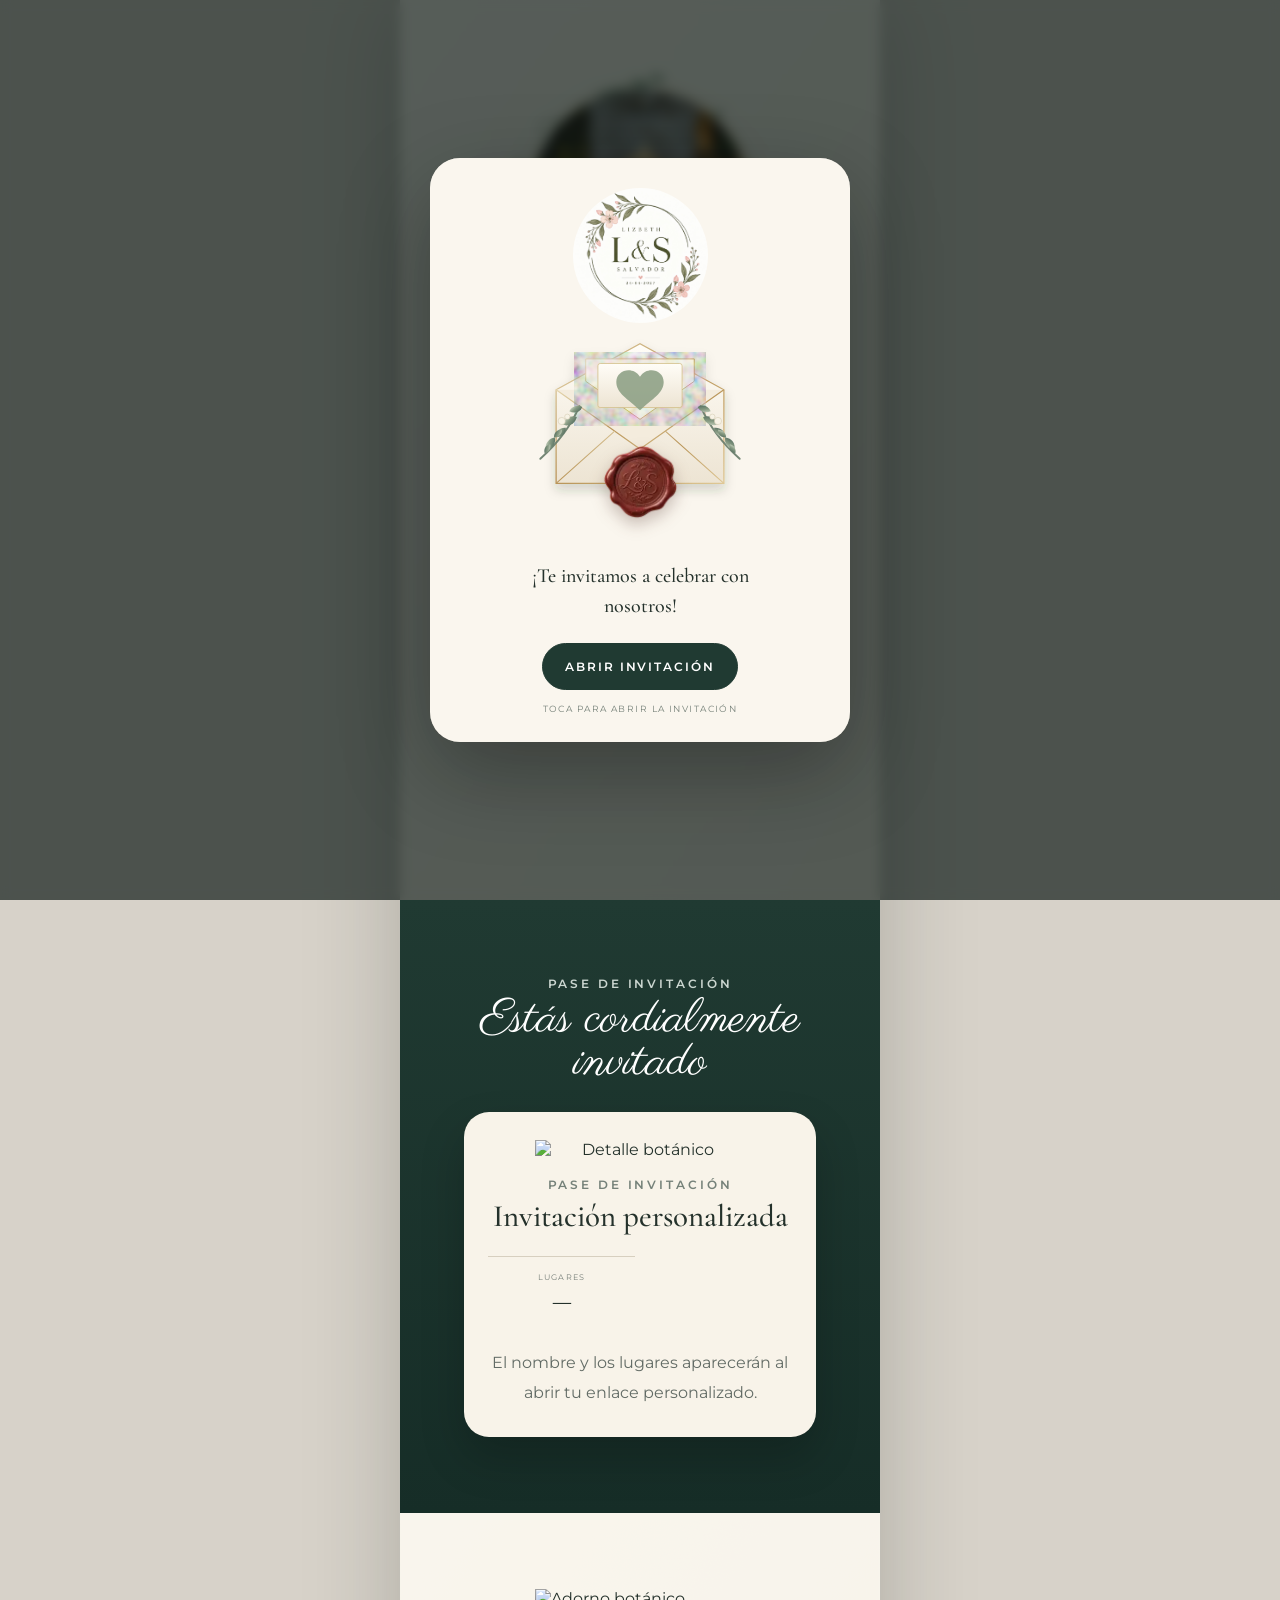
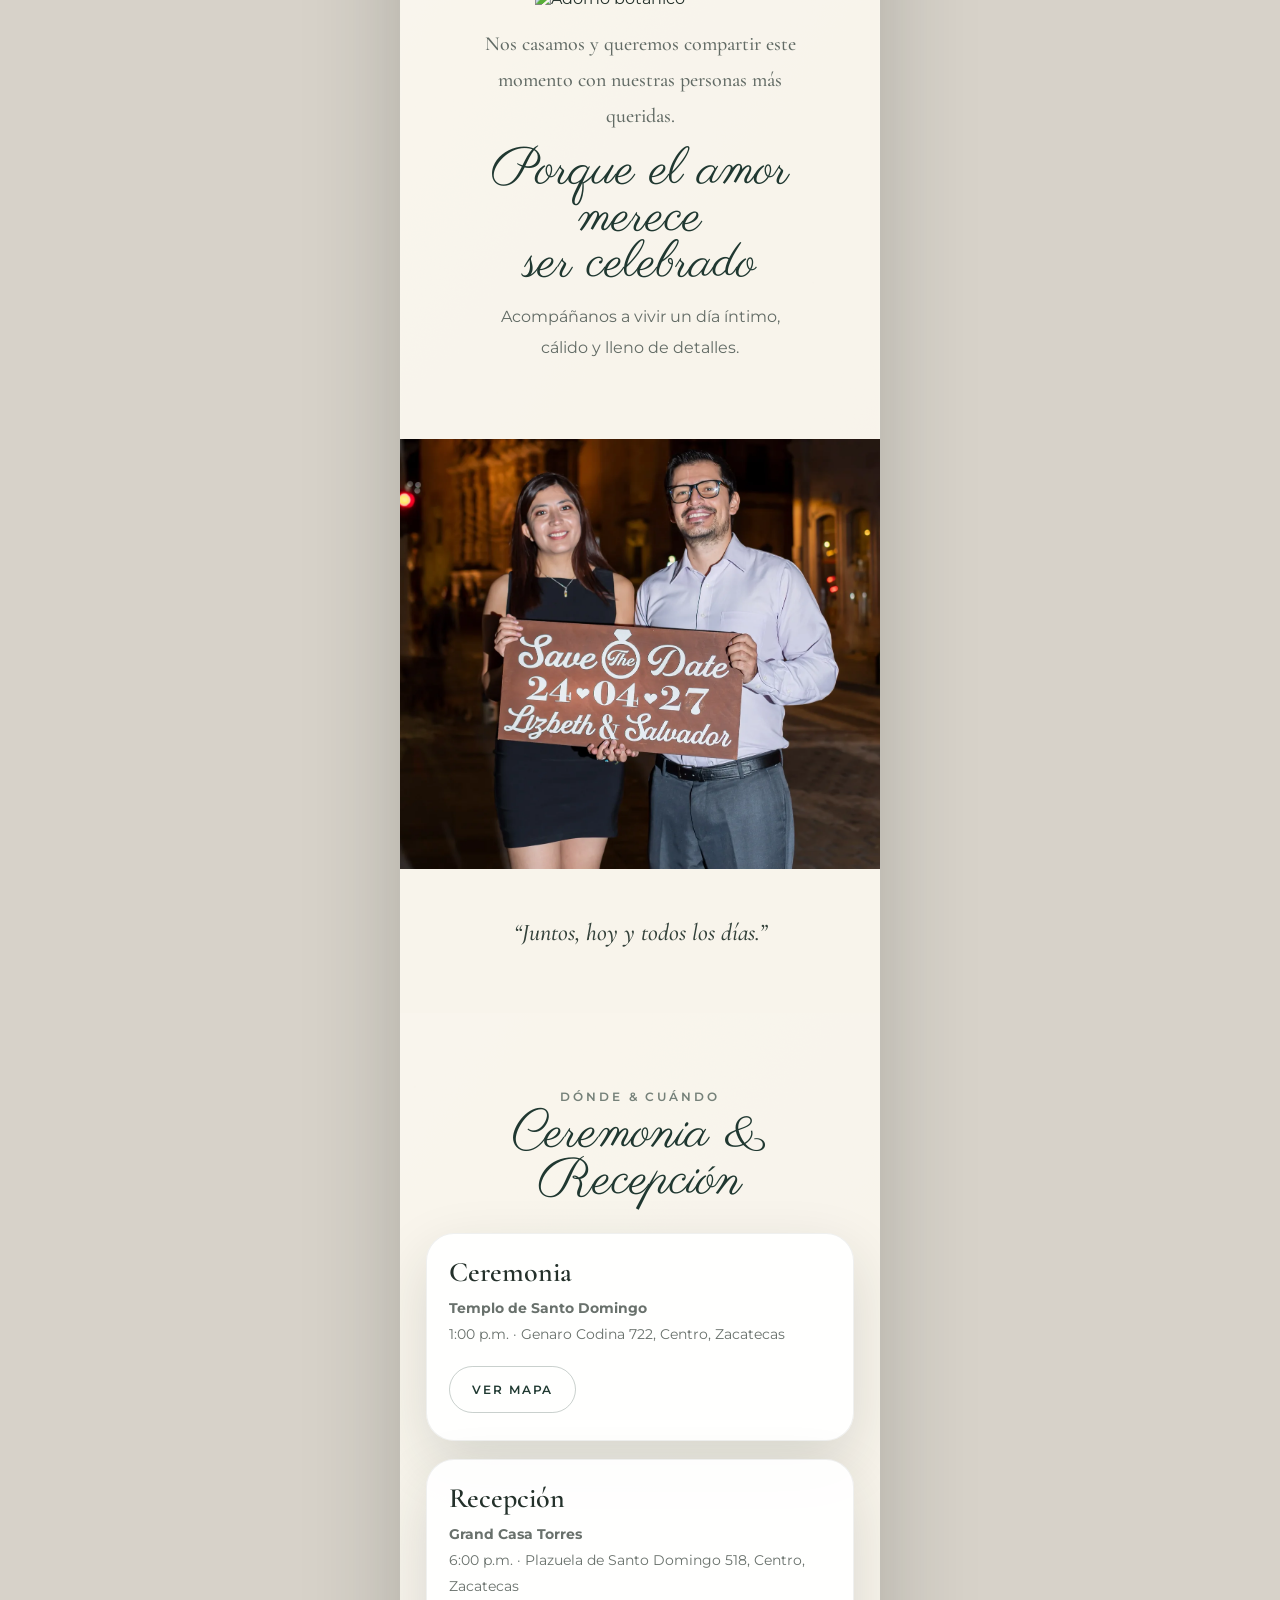
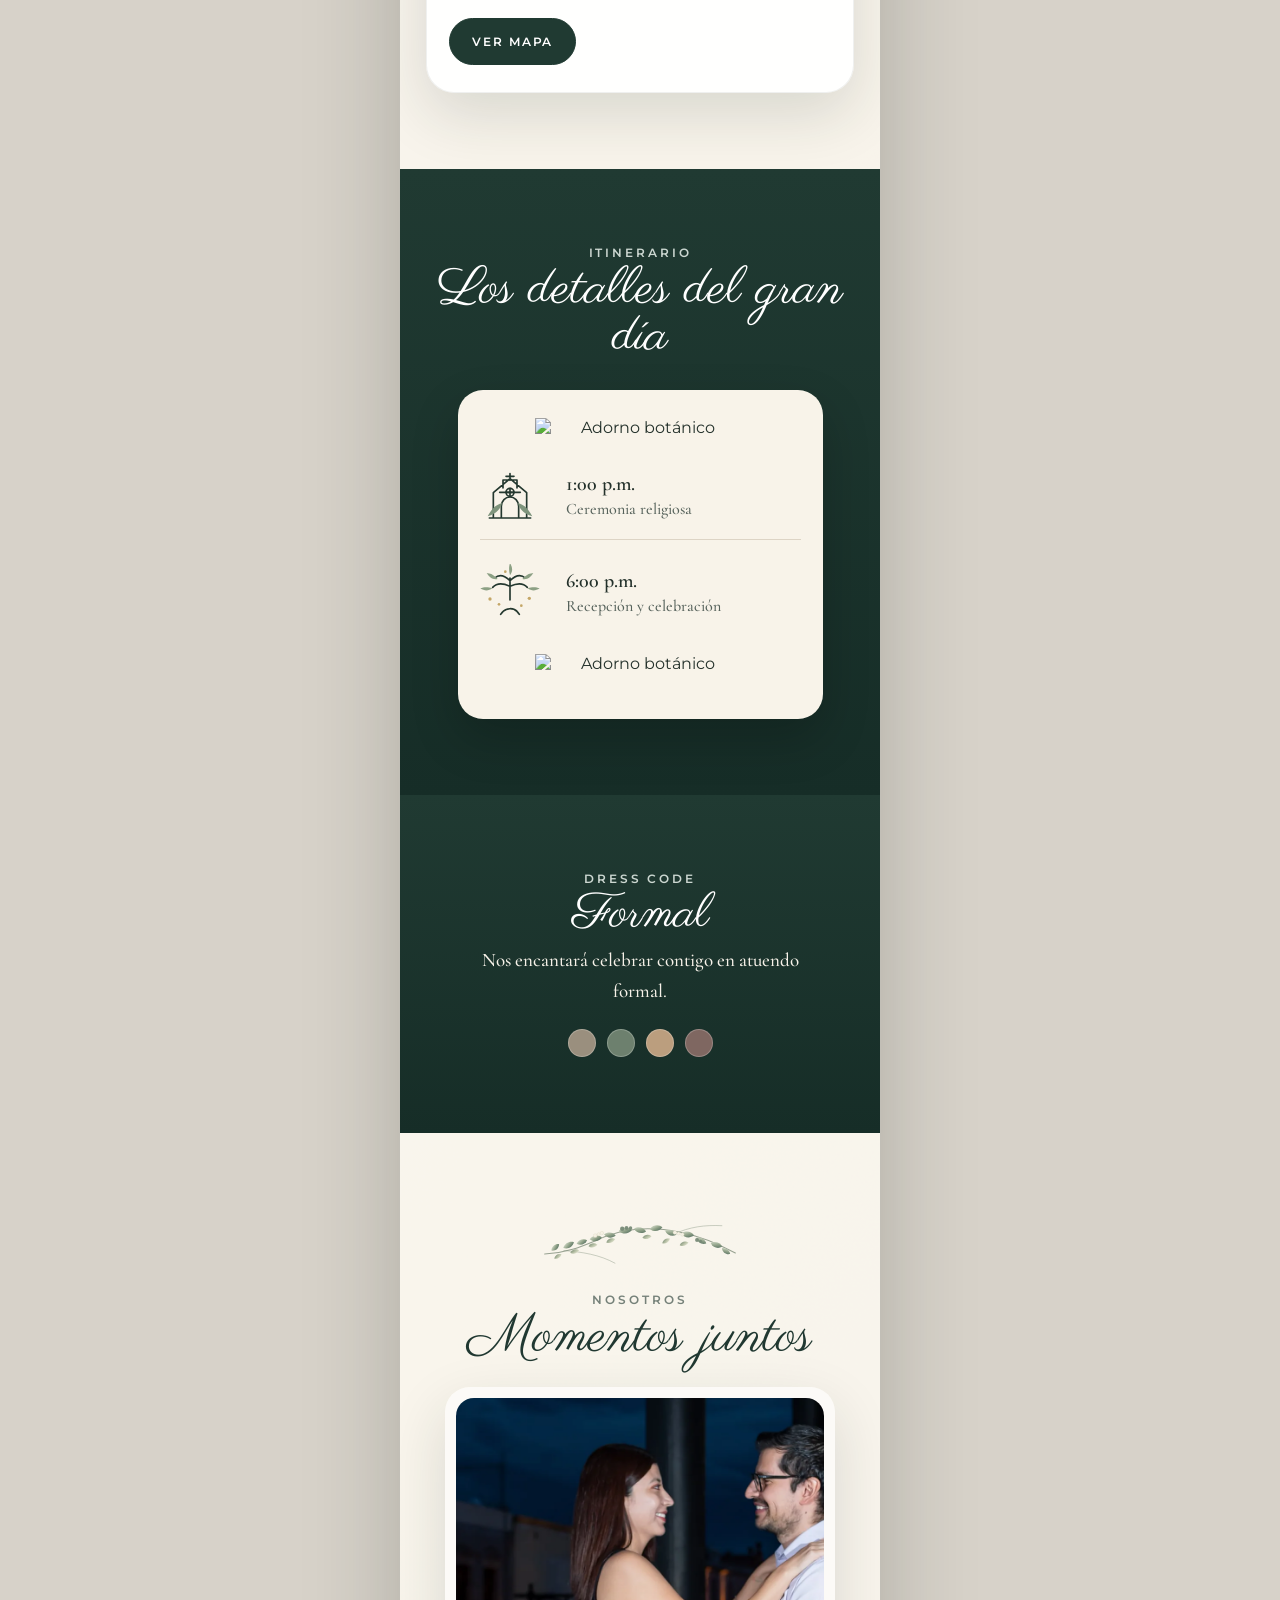
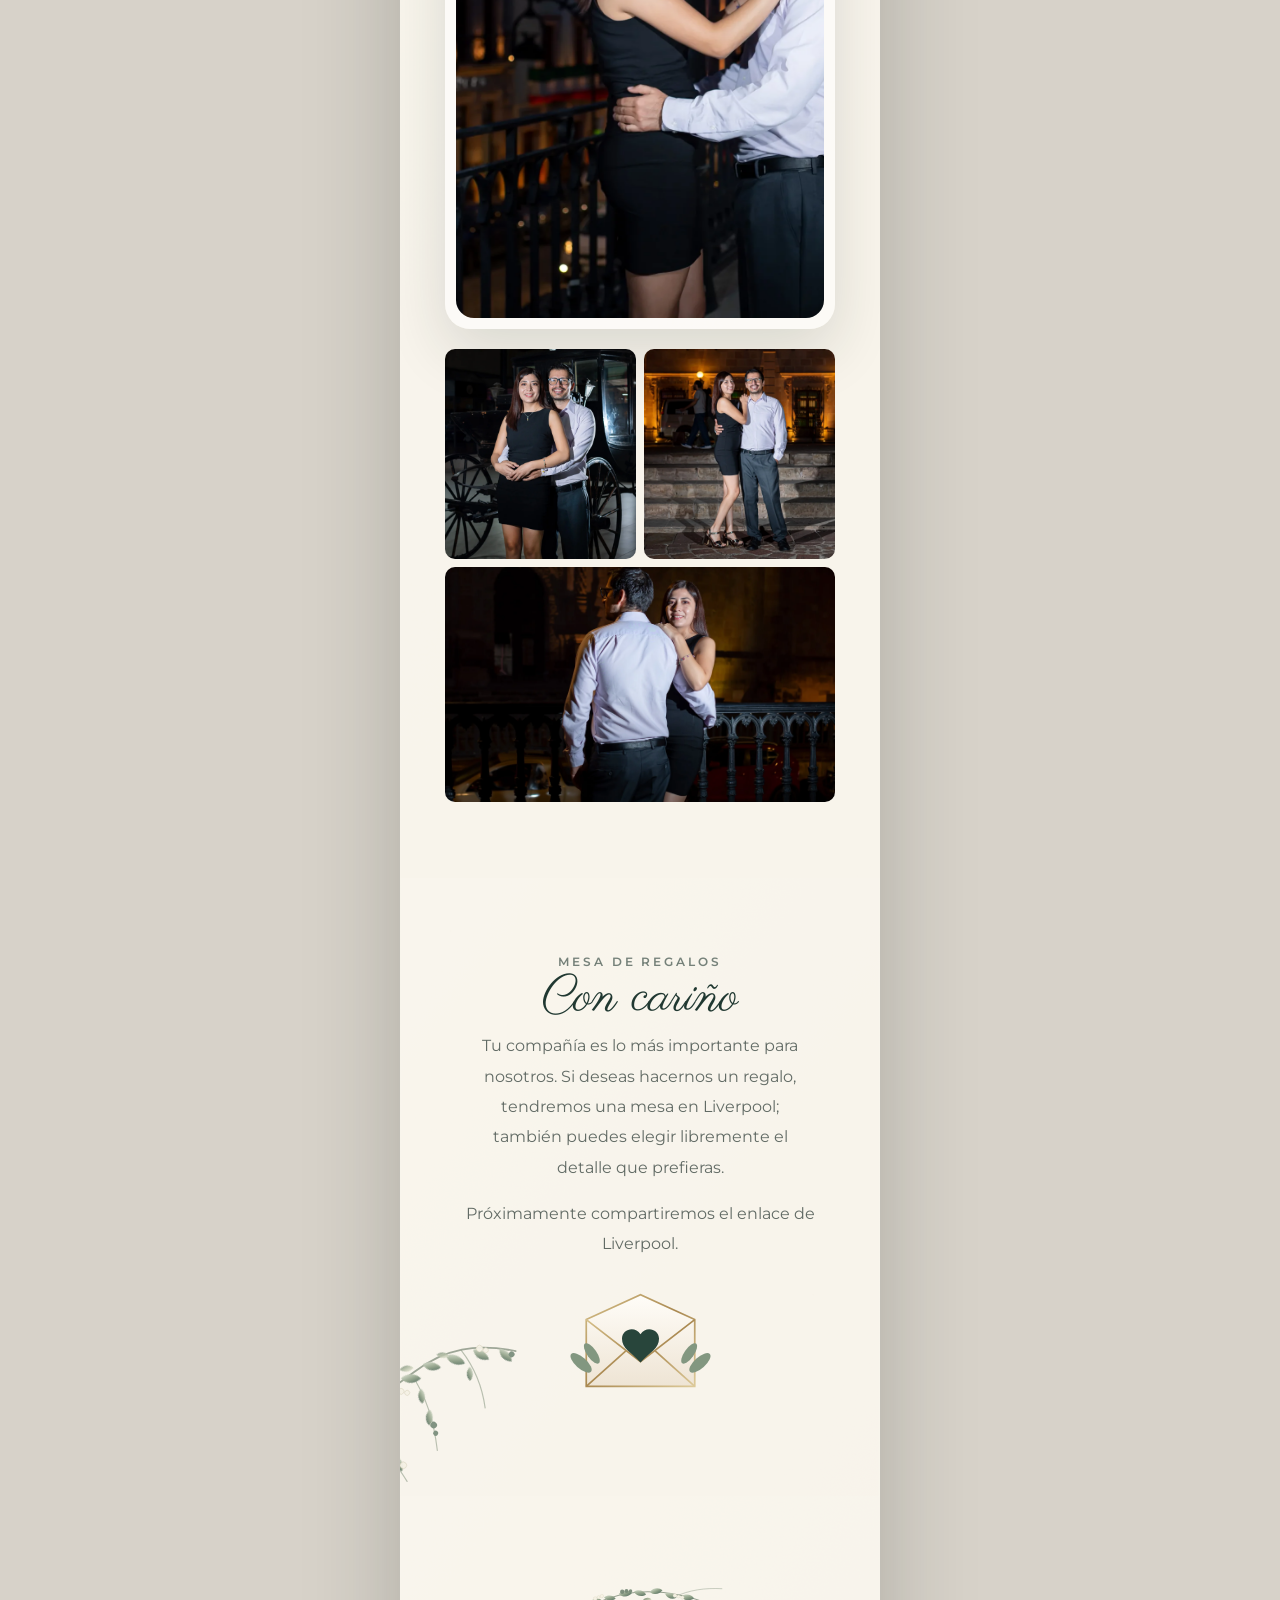
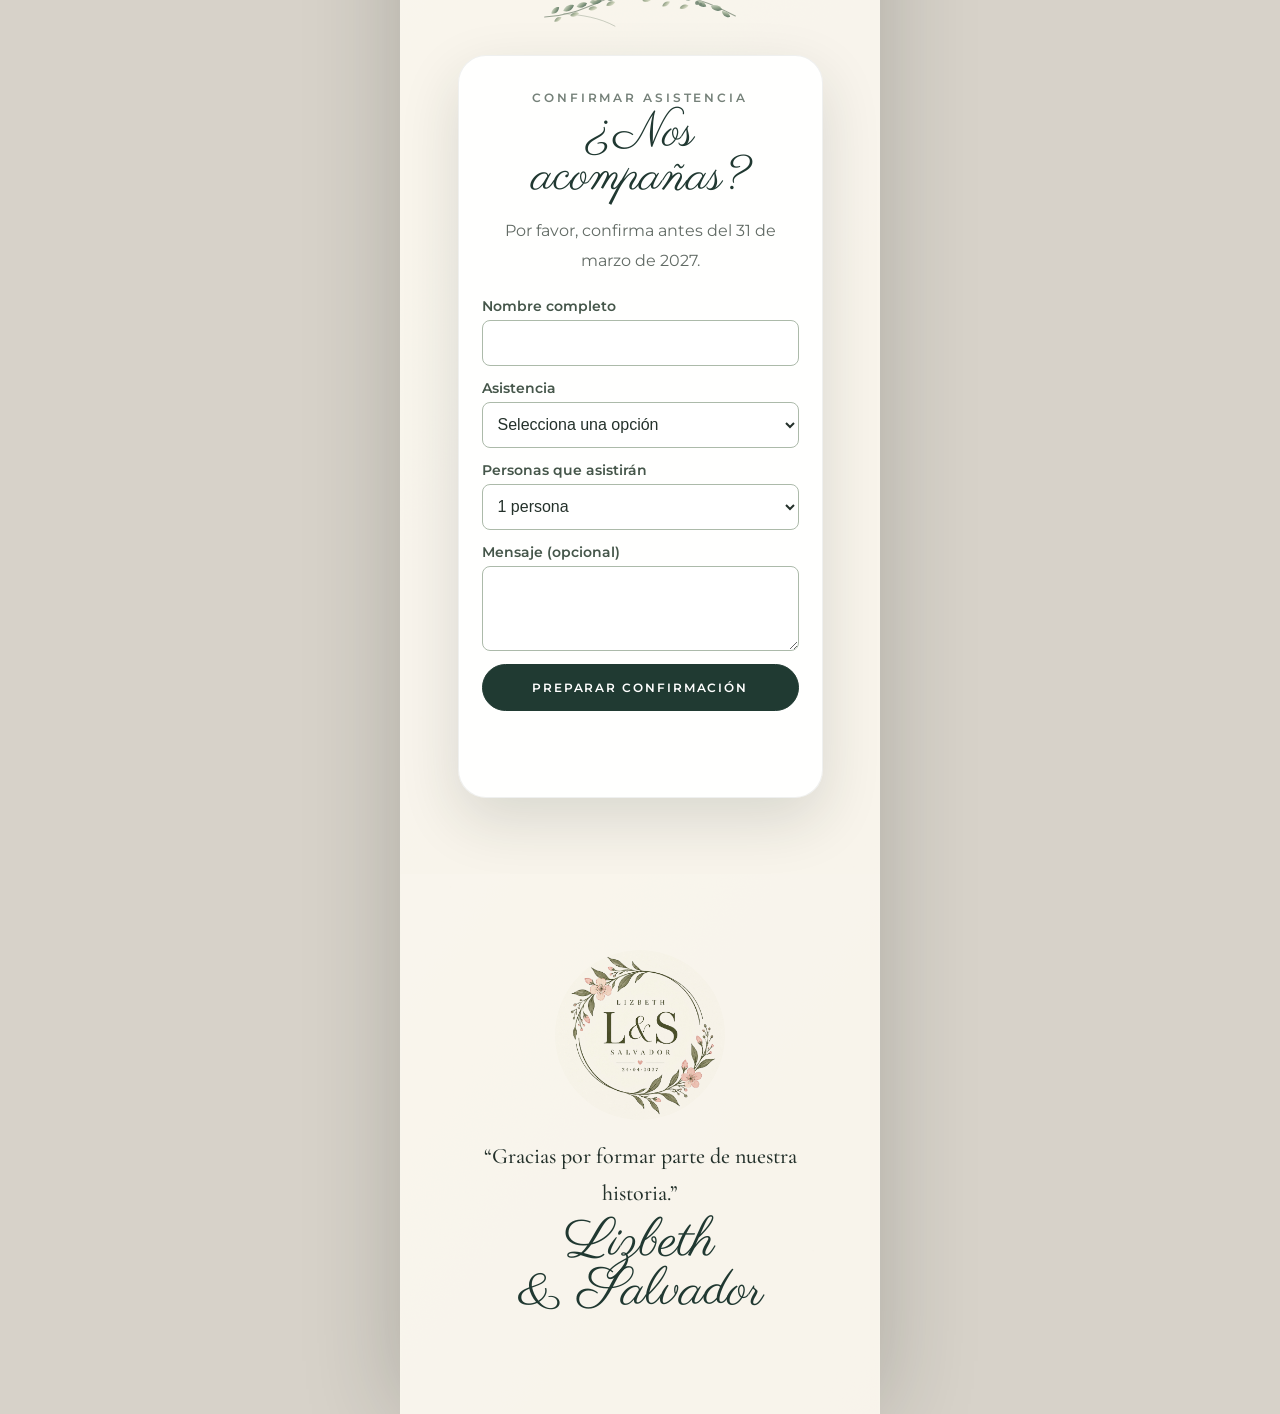
==== commit 9baafbf1: "Publish Lizbeth and Salvador wedding invitation with photos and logo" ====
--- a/preview/index.html
+++ b/preview/index.html
@@ -4,7 +4,8 @@
 <meta charset="utf-8">
 <meta name="viewport" content="width=device-width,initial-scale=1,viewport-fit=cover">
 <meta name="theme-color" content="#203a32">
-<title>Lizbeth & Salvador · Nuestra boda</title>
+<title>Lizbeth & Salvador · 24 de abril de 2027</title>
+<meta name="description" content="Acompáñanos a celebrar nuestra boda el 24 de abril de 2027 en Zacatecas.">
 <link rel="preconnect" href="https://fonts.googleapis.com">
 <link rel="preconnect" href="https://fonts.gstatic.com" crossorigin>
 <link href="https://fonts.googleapis.com/css2?family=Cormorant+Garamond:ital,wght@0,400;0,500;0,600;1,500&family=Montserrat:wght@400;500;600&family=Parisienne&display=swap" rel="stylesheet">
@@ -17,6 +18,8 @@
 .photo-band{padding:0;background:#f5efe5}.photo-band img{width:100%;height:430px;object-fit:cover}.quote-box{padding:46px 34px 62px;text-align:center;background:#f8f4eb}.quote-box p{font:500 24px/1.5 'Cormorant Garamond',serif;font-style:italic;margin:0 auto;max-width:340px;color:#33413a}.location-stack{display:grid;gap:18px;margin-top:28px}.location-card{overflow:hidden;text-align:left}.location-card .photo{width:100%;height:245px;object-fit:cover}.location-body{padding:24px 22px 27px}.place{font:600 28px/1.05 'Cormorant Garamond',serif;margin:0 0 9px}.meta{font-size:11px;line-height:1.85;color:#69716c;margin-bottom:18px}.hotel{text-align:center}.hotel-bell{width:160px;margin:4px auto 8px}.hotel-card{max-width:360px;margin:0 auto;padding:26px 22px 29px}.itinerary{text-align:center}.timeline-sheet{max-width:365px;margin:30px auto 0;padding:28px 22px;background:#f8f3e9;color:var(--ink);border-radius:25px;box-shadow:0 20px 48px rgba(0,0,0,.2)}.timeline{display:grid;gap:12px}.event{display:grid;grid-template-columns:70px 1fr;gap:16px;align-items:center;padding:12px 0;border-bottom:1px solid #ddd4c5}.event:last-child{border-bottom:0}.event img{width:60px;height:60px;object-fit:contain}.event-copy{text-align:left}.event-time{font:600 20px/1 'Cormorant Garamond',serif}.event-name{font:500 16px/1.3 'Cormorant Garamond',serif;color:#56625b;margin-top:5px}.dress{text-align:center}.dress-note{font:500 19px/1.6 'Cormorant Garamond',serif;max-width:330px;margin:8px auto 0}.palette{display:flex;gap:11px;justify-content:center;margin-top:23px}.swatch{width:28px;height:28px;border-radius:50%;border:1px solid rgba(255,255,255,.22)}.us{text-align:center}.us-photo{max-width:390px;margin:25px auto 0;padding:11px;background:rgba(255,255,255,.58);border-radius:25px;box-shadow:var(--shadow)}.us-photo img{width:100%;height:520px;object-fit:cover;border-radius:18px}.gifts{text-align:center}.gift-envelope{width:155px;margin:24px auto 16px}.rsvp{text-align:center}.rsvp-card{max-width:365px;margin:0 auto;padding:34px 23px}.closing{text-align:center;padding-bottom:90px}.closing .script{font-size:54px}
 @media(max-width:390px){.section{padding-left:22px;padding-right:22px}.script{font-size:54px}.hero-medallion{width:284px;height:284px}.hero-photo{width:200px;height:200px}.hero-name{font-size:53px}}
 @media(prefers-reduced-motion:reduce){.reveal,.intro,.intro-envelope,.intro-seal{transition:none;animation:none}}
+.gallery{display:grid;grid-template-columns:repeat(2,1fr);gap:8px;margin:20px auto 0;max-width:390px}.gallery img{width:100%;height:210px;object-fit:cover;border-radius:10px}.gallery img:last-child{grid-column:span 2;height:235px}.rsvp-form{text-align:left;margin-top:20px}.rsvp-form label{display:block;margin:13px 0;color:#45564a;font-size:14px;font-weight:600}.rsvp-form input,.rsvp-form select,.rsvp-form textarea{display:block;width:100%;min-height:46px;margin-top:5px;border:1px solid #acbaaa;border-radius:8px;padding:9px 11px;background:#fff;color:#24312b;font-size:16px}.rsvp-form textarea{height:85px}.rsvp-form .btn{width:100%;font-size:12px}.rsvp-form #formStatus{min-height:2em;font-size:13px;text-align:center;line-height:1.5}.hidden{display:none!important}.copy{font-size:16px}.meta{font-size:14px}.btn{font-size:12px}.eyebrow{font-size:12px}.guest{overflow-wrap:anywhere}.hero-photo{object-position:center 36%}.photo-band img{object-position:center 52%}a:focus-visible,button:focus-visible,input:focus-visible,select:focus-visible,textarea:focus-visible{outline:3px solid #b6975b;outline-offset:3px}
+.intro-logo{width:135px;height:135px;object-fit:contain;margin:0 auto 6px;border-radius:50%;mix-blend-mode:multiply}.closing-logo{width:170px;height:170px;object-fit:contain;margin:0 auto 18px;border-radius:50%;mix-blend-mode:multiply}
 </style>
 </head>
 <body class="lock">
@@ -24,11 +27,11 @@
  <div class="intro-panel">
   <img class="texture" src="assets/paper-texture.svg" alt="">
   <div class="intro-content">
-   <img class="asset intro-spray js-b64" src="assets/spray-premium.svg" data-b64="assets/generated-divider.b64" alt="Detalle botánico">
+   <img class="intro-logo" src="assets/logo-ls.jpeg" alt="Monograma floral de Lizbeth y Salvador">
    <img class="asset intro-envelope" src="assets/envelope-premium.svg" alt="Sobre de boda">
    <img class="asset intro-seal js-b64" src="assets/wax-seal.svg" data-b64="assets/generated-seal.b64" alt="Sello L y S">
    <p class="intro-copy">¡Te invitamos a celebrar con nosotros!</p>
-   <button class="btn" id="openInvite">Ingresar</button>
+   <button class="btn" id="openInvite">Abrir invitación</button>
    <div class="open-note">Toca para abrir la invitación</div>
   </div>
  </div>
@@ -41,11 +44,11 @@
   <div class="reveal">
    <div class="hero-medallion">
     <img class="asset hero-wreath" src="assets/wreath-premium.svg" alt="Corona botánica">
-    <img class="hero-photo" src="https://images.unsplash.com/photo-1519741497674-611481863552?auto=format&fit=crop&w=900&q=86" alt="Pareja de novios">
+    <img class="hero-photo" src="photos/fuente.webp" alt="Lizbeth y Salvador frente a la fuente">
    </div>
    <div class="eyebrow">Nuestra boda</div>
    <h1 class="hero-name">Lizbeth &amp;<br>Salvador</h1>
-   <div class="hero-date">Jueves · 14 Octubre · 2027</div>
+   <div class="hero-date">Sábado · 24 Abril · 2027</div>
    <div class="countdown"><div class="count"><b id="days">00</b><span>Días</span></div><div class="count"><b id="hours">00</b><span>Horas</span></div><div class="count"><b id="minutes">00</b><span>Minutos</span></div><div class="count"><b id="seconds">00</b><span>Segundos</span></div></div>
   </div>
  </section>
@@ -55,10 +58,10 @@
    <h2 class="script light" style="font-size:48px">Estás cordialmente invitado</h2>
    <div class="pass-card">
     <img class="asset botanical js-b64" src="assets/spray-premium.svg" data-b64="assets/generated-divider.b64" alt="Detalle botánico">
-    <img class="qr" src="https://api.qrserver.com/v1/create-qr-code/?size=260x260&data=https%3A%2F%2Fsolopezz.github.io%2Ftestboda%2Fpreview%2F" alt="Código QR">
-    <div class="eyebrow">Nombre</div><div class="guest">Salvador y Familia</div>
-    <div class="pass-grid"><div class="pass-stat"><small>Personas</small><b>2</b></div><div class="pass-stat"><small>Mesa</small><b>12</b></div></div>
-    <p class="copy center" style="margin:20px 0 0">¡Los esperamos con mucha ilusión!</p>
+
+    <div class="eyebrow">Pase de invitación</div><div class="guest" id="guestName">Invitación personalizada</div>
+    <div class="pass-grid"><div class="pass-stat"><small>Lugares</small><b id="seatCount">—</b></div><div class="pass-stat" id="tableWrap"><small>Mesa</small><b id="tableNumber">—</b></div></div>
+    <p class="copy center" style="margin:20px 0 0">El nombre y los lugares aparecerán al abrir tu enlace personalizado.</p>
    </div>
   </div>
  </section>
@@ -67,40 +70,36 @@
   <img class="asset botanical js-b64" src="assets/spray-premium.svg" data-b64="assets/generated-divider.b64" alt="Adorno botánico">
   <div class="reveal"><p class="copy center" style="font:500 20px/1.8 'Cormorant Garamond',serif;max-width:345px;margin:0 auto 14px">Nos casamos y queremos compartir este momento con nuestras personas más queridas.</p><h2 class="script" style="font-size:52px">Porque el amor merece<br>ser celebrado</h2><p class="copy center" style="max-width:325px;margin:14px auto 0">Acompáñanos a vivir un día íntimo, cálido y lleno de detalles.</p></div>
  </section>
- <section class="photo-band reveal"><img src="https://images.unsplash.com/photo-1522673607200-164d1b6ce486?auto=format&fit=crop&w=900&q=85" alt="Pareja"><div class="quote-box"><p>“Porque el amor merece ser celebrado. ¡Acompáñanos!”</p></div></section>
+ <section class="photo-band reveal"><img src="photos/portada.webp" alt="Lizbeth y Salvador"><div class="quote-box"><p>“Juntos, hoy y todos los días.”</p></div></section>
  <section class="section paper">
   <img class="texture" src="assets/paper-texture.svg" alt=""><div class="wash"></div>
   <img class="asset corner left js-b64" src="assets/corner-premium.svg" data-b64="assets/generated-divider.b64" alt="">
   <div class="reveal"><div class="eyebrow">Dónde &amp; cuándo</div><h2 class="script" style="font-size:52px">Ceremonia &amp; Recepción</h2><div class="location-stack">
-   <article class="card location-card"><div class="location-body"><h3 class="place">Ceremonia</h3><div class="meta"><strong>Templo de Santo Domingo</strong><br>5:00 p.m. · Centro Histórico de Zacatecas</div><a class="btn ghost" href="#">Ver mapa</a></div></article>
-   <article class="card location-card"><img class="photo" src="https://images.unsplash.com/photo-1519225421980-715cb0215aed?auto=format&fit=crop&w=900&q=85" alt="Recepción"><div class="location-body"><h3 class="place">Recepción</h3><div class="meta"><strong>Grand Casa Torres</strong><br>7:00 p.m. · Zacatecas, México</div><a class="btn" href="#">Ver mapa</a></div></article>
+   <article class="card location-card"><div class="location-body"><h3 class="place">Ceremonia</h3><div class="meta"><strong>Templo de Santo Domingo</strong><br>1:00 p.m. · Genaro Codina 722, Centro, Zacatecas</div><a class="btn ghost" href="https://www.google.com/maps/search/?api=1&amp;query=Templo%20de%20Santo%20Domingo%20Genaro%20Codina%20722%20Zacatecas" target="_blank" rel="noopener">Ver mapa</a></div></article>
+   <article class="card location-card"><div class="location-body"><h3 class="place">Recepción</h3><div class="meta"><strong>Grand Casa Torres</strong><br>6:00 p.m. · Plazuela de Santo Domingo 518, Centro, Zacatecas</div><a class="btn" href="https://www.google.com/maps/search/?api=1&amp;query=Grand%20Casa%20Torres%20Plazuela%20de%20Santo%20Domingo%20518%20Zacatecas" target="_blank" rel="noopener">Ver mapa</a></div></article>
   </div></div>
- </section>
- <section class="section paper hotel">
-  <img class="texture" src="assets/paper-texture.svg" alt=""><div class="wash"></div>
-  <div class="reveal card hotel-card"><img class="asset hotel-bell" src="assets/hotel-bell.svg" alt="Campana de hotel"><div class="eyebrow">Hospedaje</div><h2 class="title">Una estancia tranquila</h2><p class="copy center">Te dejamos algunas opciones para que disfrutes el fin de semana sin prisas.</p><a class="btn ghost" href="#">Ver hoteles recomendados</a></div>
  </section>
  <section class="section forest itinerary">
   <div class="reveal"><div class="eyebrow light">Itinerario</div><h2 class="script light" style="font-size:52px">Los detalles del gran día</h2><div class="timeline-sheet"><img class="asset botanical js-b64" src="assets/spray-premium.svg" data-b64="assets/generated-divider.b64" alt="Adorno botánico"><div class="timeline">
-   <div class="event"><img src="assets/timeline-ceremony.svg" alt=""><div class="event-copy"><div class="event-time">5:00 p.m.</div><div class="event-name">Ceremonia</div></div></div>
-   <div class="event"><img src="assets/timeline-cocktail.svg" alt=""><div class="event-copy"><div class="event-time">6:30 p.m.</div><div class="event-name">Cóctel de bienvenida</div></div></div>
-   <div class="event"><img src="assets/timeline-dinner.svg" alt=""><div class="event-copy"><div class="event-time">8:00 p.m.</div><div class="event-name">Cena</div></div></div>
-   <div class="event"><img src="assets/timeline-party.svg" alt=""><div class="event-copy"><div class="event-time">9:30 p.m.</div><div class="event-name">Fiesta</div></div></div>
+   <div class="event"><img src="assets/timeline-ceremony.svg" alt=""><div class="event-copy"><div class="event-time">1:00 p.m.</div><div class="event-name">Ceremonia religiosa</div></div></div>
+   <div class="event"><img src="assets/timeline-party.svg" alt=""><div class="event-copy"><div class="event-time">6:00 p.m.</div><div class="event-name">Recepción y celebración</div></div></div>
   </div><img class="asset botanical js-b64" src="assets/spray-premium.svg" data-b64="assets/generated-divider.b64" alt="Adorno botánico" style="margin-top:18px"></div></div>
  </section>
- <section class="section forest dress"><div class="reveal"><div class="eyebrow light">Dress code</div><h2 class="script light" style="font-size:49px">Elegante</h2><p class="dress-note">La fiesta se viste de color y alegría.<br>Deja el blanco para la novia.</p><div class="palette"><span class="swatch" style="background:#9a8f7e"></span><span class="swatch" style="background:#6d806e"></span><span class="swatch" style="background:#bb9e7e"></span><span class="swatch" style="background:#7f6761"></span></div></div></section>
- <section class="section paper us"><img class="texture" src="assets/paper-texture.svg" alt=""><div class="wash"></div><img class="asset botanical js-b64" src="assets/spray-premium.svg" data-b64="assets/generated-divider.b64" alt=""><div class="reveal"><div class="eyebrow">Nosotros</div><h2 class="script" style="font-size:54px">Nuestra historia</h2><div class="us-photo"><img src="https://images.unsplash.com/photo-1523438885200-e635ba2c371e?auto=format&fit=crop&w=900&q=85" alt="Pareja"></div></div></section>
- <section class="section paper gifts"><img class="texture" src="assets/paper-texture.svg" alt=""><div class="wash"></div><img class="asset corner left js-b64" src="assets/corner-premium.svg" data-b64="assets/generated-divider.b64" alt=""><div class="reveal"><div class="eyebrow">Regalos</div><h2 class="script" style="font-size:50px">Su presencia es nuestro mejor regalo</h2><p class="copy center" style="max-width:320px;margin:10px auto">Si desean contribuir a nuestro futuro, agradeceremos con cariño su apoyo en efectivo.</p><img class="asset gift-envelope" src="assets/gift-envelope.svg" alt="Sobre para regalo"></div></section>
- <section class="section paper rsvp"><img class="texture" src="assets/paper-texture.svg" alt=""><div class="wash"></div><img class="asset botanical js-b64" src="assets/spray-premium.svg" data-b64="assets/generated-divider.b64" alt=""><div class="reveal card rsvp-card"><div class="eyebrow">Confirmar asistencia</div><h2 class="script" style="font-size:49px">Gracias por compartir este día</h2><p class="copy center">Favor de confirmar tu presencia antes del 20 de agosto de 2027.</p><p style="font:500 24px/1.4 'Cormorant Garamond',serif">Personas confirmadas: 2</p><a class="btn" href="#">Modificar confirmación</a></div></section>
- <section class="section forest"><div class="reveal center"><div class="eyebrow light">Contacto</div><h2 class="script light" style="font-size:48px">Confirmar ahora</h2><p class="copy light center" style="max-width:310px;margin:0 auto 20px">También puedes confirmar vía WhatsApp o escribirnos si tienes alguna duda.</p><a class="btn light" href="#">WhatsApp</a></div></section>
- <section class="section paper closing"><img class="texture" src="assets/paper-texture.svg" alt=""><div class="wash"></div><img class="asset botanical js-b64" src="assets/spray-premium.svg" data-b64="assets/generated-divider.b64" alt=""><div class="reveal"><p style="font:500 22px/1.7 'Cormorant Garamond',serif;max-width:330px;margin:0 auto">“Que todas las noches sean de boda, y que todas las lunas sean de miel.”</p><h2 class="script">Lizbeth<br>&amp; Salvador</h2><img class="asset botanical js-b64" src="assets/spray-premium.svg" data-b64="assets/generated-divider.b64" alt=""></div></section>
+ <section class="section forest dress"><div class="reveal"><div class="eyebrow light">Dress code</div><h2 class="script light" style="font-size:49px">Formal</h2><p class="dress-note">Nos encantará celebrar contigo en atuendo formal.</p><div class="palette"><span class="swatch" style="background:#9a8f7e"></span><span class="swatch" style="background:#6d806e"></span><span class="swatch" style="background:#bb9e7e"></span><span class="swatch" style="background:#7f6761"></span></div></div></section>
+ <section class="section paper us"><img class="texture" src="assets/paper-texture.svg" alt=""><div class="wash"></div><img class="asset botanical" src="assets/spray-premium.svg" alt=""><div class="reveal"><div class="eyebrow">Nosotros</div><h2 class="script" style="font-size:54px">Momentos juntos</h2><div class="us-photo"><img src="photos/balcon.webp" alt="Lizbeth y Salvador en el balcón" loading="lazy"></div><div class="gallery"><img src="photos/carruaje.webp" alt="Lizbeth y Salvador frente al carruaje" loading="lazy"><img src="photos/escaleras.webp" alt="Lizbeth y Salvador en las escaleras" loading="lazy"><img src="photos/mirada.webp" alt="Lizbeth y Salvador se miran" loading="lazy"></div></div></section>
+ <section class="section paper gifts"><img class="texture" src="assets/paper-texture.svg" alt=""><div class="wash"></div><img class="asset corner left" src="assets/corner-premium.svg" alt=""><div class="reveal"><div class="eyebrow">Mesa de regalos</div><h2 class="script" style="font-size:50px">Con cariño</h2><p class="copy center" style="max-width:340px;margin:10px auto">Tu compañía es lo más importante para nosotros. Si deseas hacernos un regalo, tendremos una mesa en Liverpool; también puedes elegir libremente el detalle que prefieras.</p><p class="copy center">Próximamente compartiremos el enlace de Liverpool.</p><img class="asset gift-envelope" src="assets/gift-envelope.svg" alt=""></div></section>
+ <section class="section paper rsvp" id="rsvp"><img class="texture" src="assets/paper-texture.svg" alt=""><div class="wash"></div><img class="asset botanical" src="assets/spray-premium.svg" alt=""><div class="reveal card rsvp-card"><div class="eyebrow">Confirmar asistencia</div><h2 class="script" style="font-size:49px">¿Nos acompañas?</h2><p class="copy center">Por favor, confirma antes del 31 de marzo de 2027.</p><form id="rsvpForm" class="rsvp-form"><label>Nombre completo<input id="rsvpName" name="nombre" maxlength="100" autocomplete="name" required></label><label>Asistencia<select id="attendance" name="asistencia" required><option value="">Selecciona una opción</option><option value="si">Sí, asistiré</option><option value="no">No podré asistir</option></select></label><label id="peopleField">Personas que asistirán<select id="people" name="personas"><option value="1">1 persona</option><option value="2">2 personas</option></select></label><label>Mensaje (opcional)<textarea name="mensaje" maxlength="500"></textarea></label><button class="btn" type="submit">Preparar confirmación</button><p id="formStatus" role="status" aria-live="polite"></p></form></div></section>
+ <section class="section paper closing"><img class="texture" src="assets/paper-texture.svg" alt=""><div class="wash"></div><div class="reveal"><img class="closing-logo" src="assets/logo-ls.jpeg" alt="Lizbeth y Salvador, 24 de abril de 2027"><p style="font:500 22px/1.7 'Cormorant Garamond',serif;max-width:330px;margin:0 auto">“Gracias por formar parte de nuestra historia.”</p><h2 class="script">Lizbeth<br>&amp; Salvador</h2></div></section>
 </main>
 <script>
 async function hydrateImages(){for(const img of document.querySelectorAll('img[data-b64]')){try{const r=await fetch(img.dataset.b64,{cache:'no-store'});if(!r.ok)continue;const b64=(await r.text()).trim();if(b64)img.src='data:image/webp;base64,'+b64}catch(e){}}}
 hydrateImages();
 const intro=document.getElementById('intro');document.getElementById('openInvite').addEventListener('click',()=>{intro.classList.add('opening');setTimeout(()=>{intro.classList.add('hide');document.body.classList.remove('lock')},520)});
-const target=new Date('2027-10-14T17:00:00-06:00').getTime();function pad(n){return String(n).padStart(2,'0')}function tick(){let x=Math.max(0,target-Date.now()),d=Math.floor(x/86400000);x-=d*86400000;let h=Math.floor(x/3600000);x-=h*3600000;let m=Math.floor(x/60000);x-=m*60000;let s=Math.floor(x/1000);days.textContent=pad(d);hours.textContent=pad(h);minutes.textContent=pad(m);seconds.textContent=pad(s)}tick();setInterval(tick,1000);
+const target=new Date('2027-04-24T13:00:00-06:00').getTime();function pad(n){return String(n).padStart(2,'0')}function tick(){let x=Math.max(0,target-Date.now()),d=Math.floor(x/86400000);x-=d*86400000;let h=Math.floor(x/3600000);x-=h*3600000;let m=Math.floor(x/60000);x-=m*60000;let s=Math.floor(x/1000);days.textContent=pad(d);hours.textContent=pad(h);minutes.textContent=pad(m);seconds.textContent=pad(s)}tick();setInterval(tick,1000);
+const q=new URLSearchParams(location.search);const guest=(q.get('nombre')||'').trim().slice(0,100);const seats=Number(q.get('pases'));const table=(q.get('mesa')||'').trim().slice(0,12);if(guest&&Number.isInteger(seats)&&seats>=1&&seats<=2){document.getElementById('guestName').textContent=guest;document.getElementById('seatCount').textContent=seats;document.getElementById('rsvpName').value=guest;if(seats===1)document.querySelector('#people option[value="2"]').remove()}if(table)document.getElementById('tableNumber').textContent=table;else document.getElementById('tableWrap').classList.add('hidden');
+document.getElementById('attendance').addEventListener('change',e=>document.getElementById('peopleField').classList.toggle('hidden',e.target.value==='no'));
+document.getElementById('rsvpForm').addEventListener('submit',e=>{e.preventDefault();const f=new FormData(e.currentTarget),yes=f.get('asistencia')==='si',n=yes?Number(f.get('personas')):0;document.getElementById('formStatus').textContent=`Vista de prueba: ${yes?`${n} ${n===1?'persona':'personas'} por confirmar`:'inasistencia por confirmar'}. El envío de respuestas aún no está conectado.`});
 const io=new IntersectionObserver(es=>es.forEach(e=>{if(e.isIntersecting)e.target.classList.add('show')}),{threshold:.15});document.querySelectorAll('.reveal').forEach(e=>io.observe(e));
 </script>
 </body>
-</html>+</html>
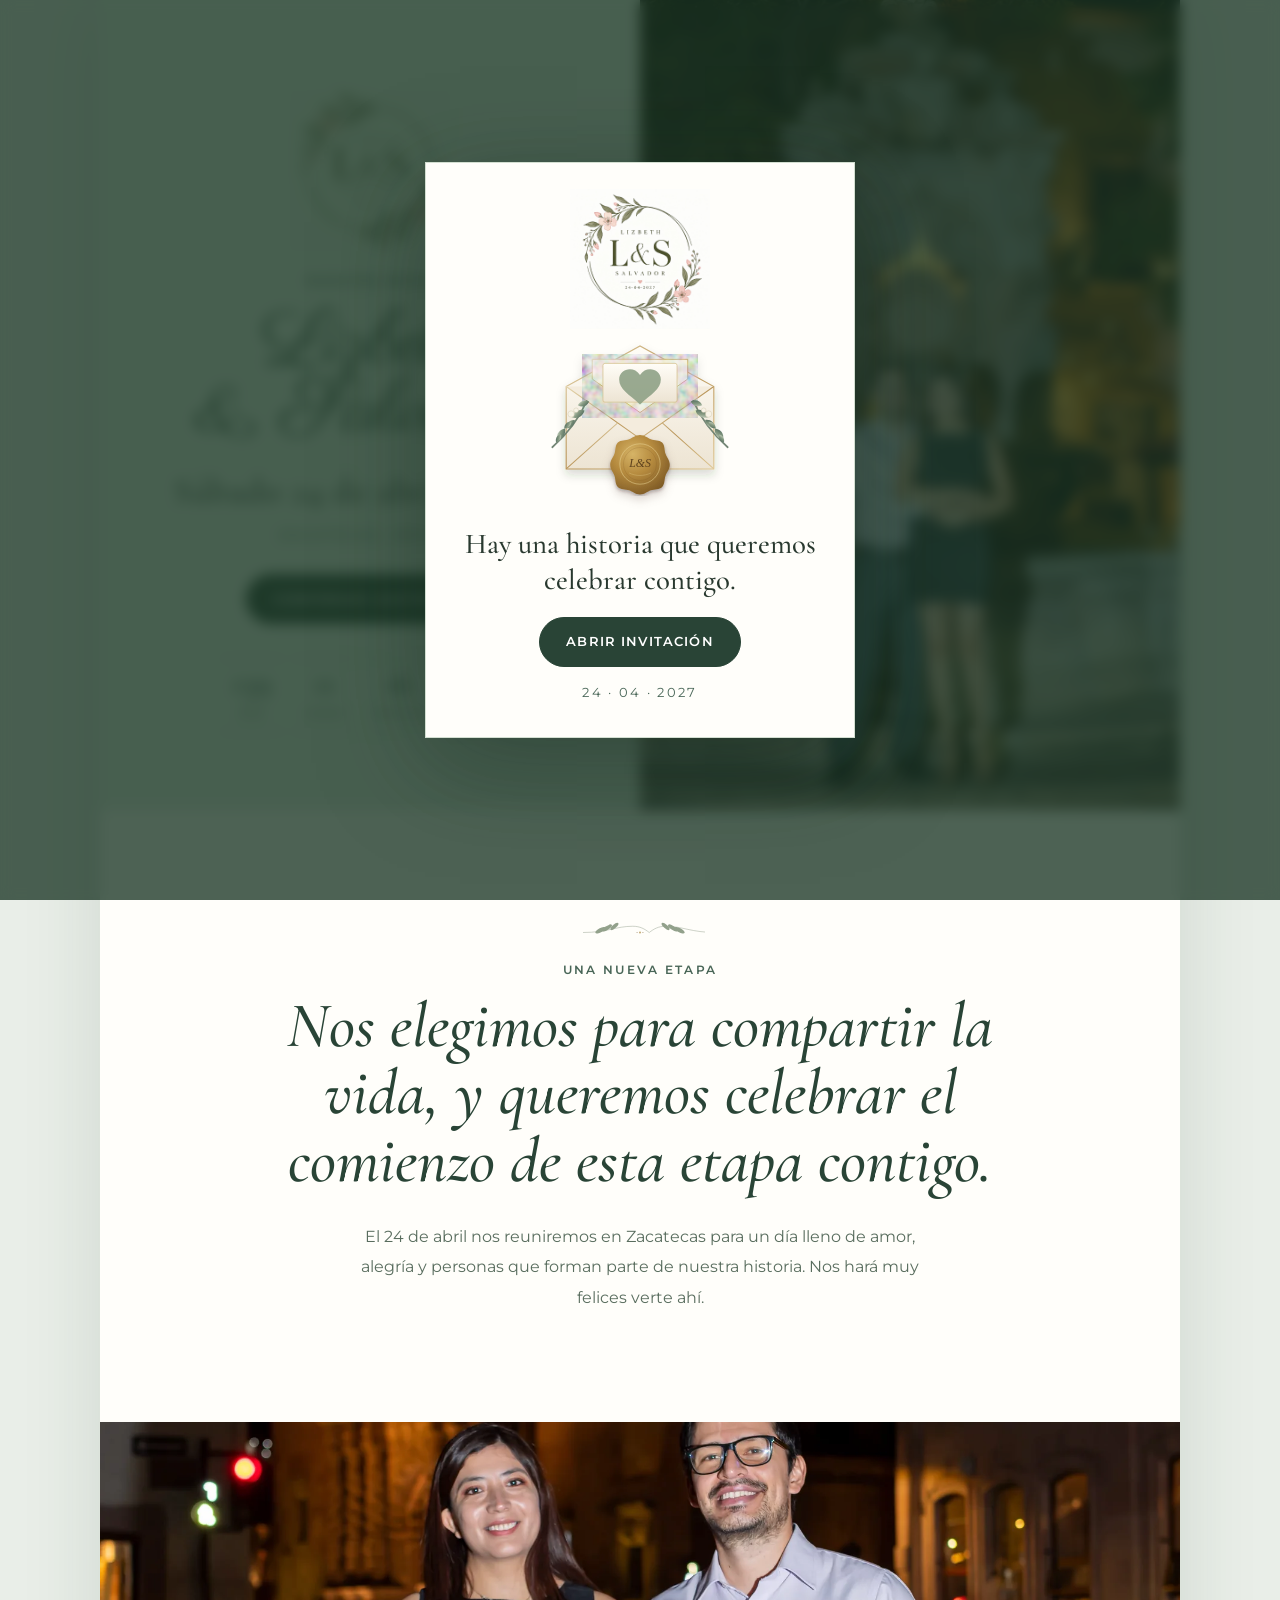
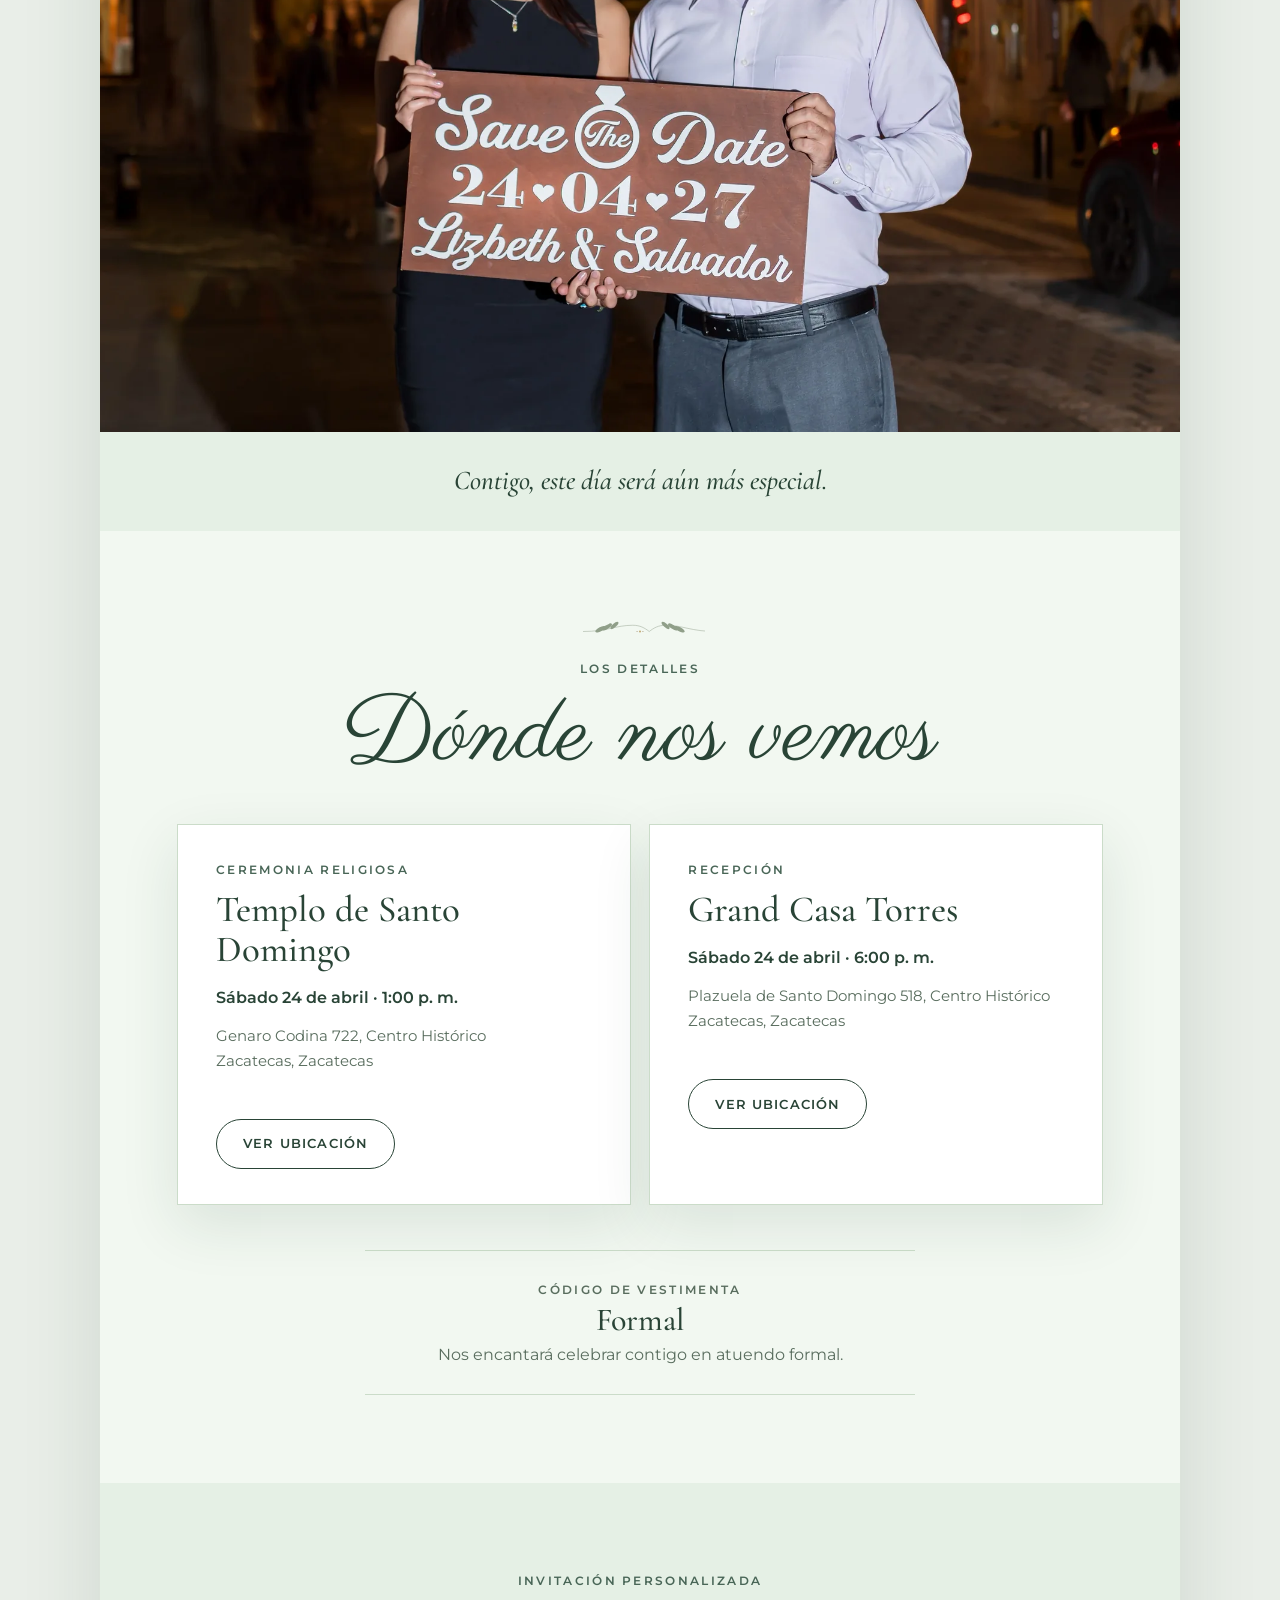
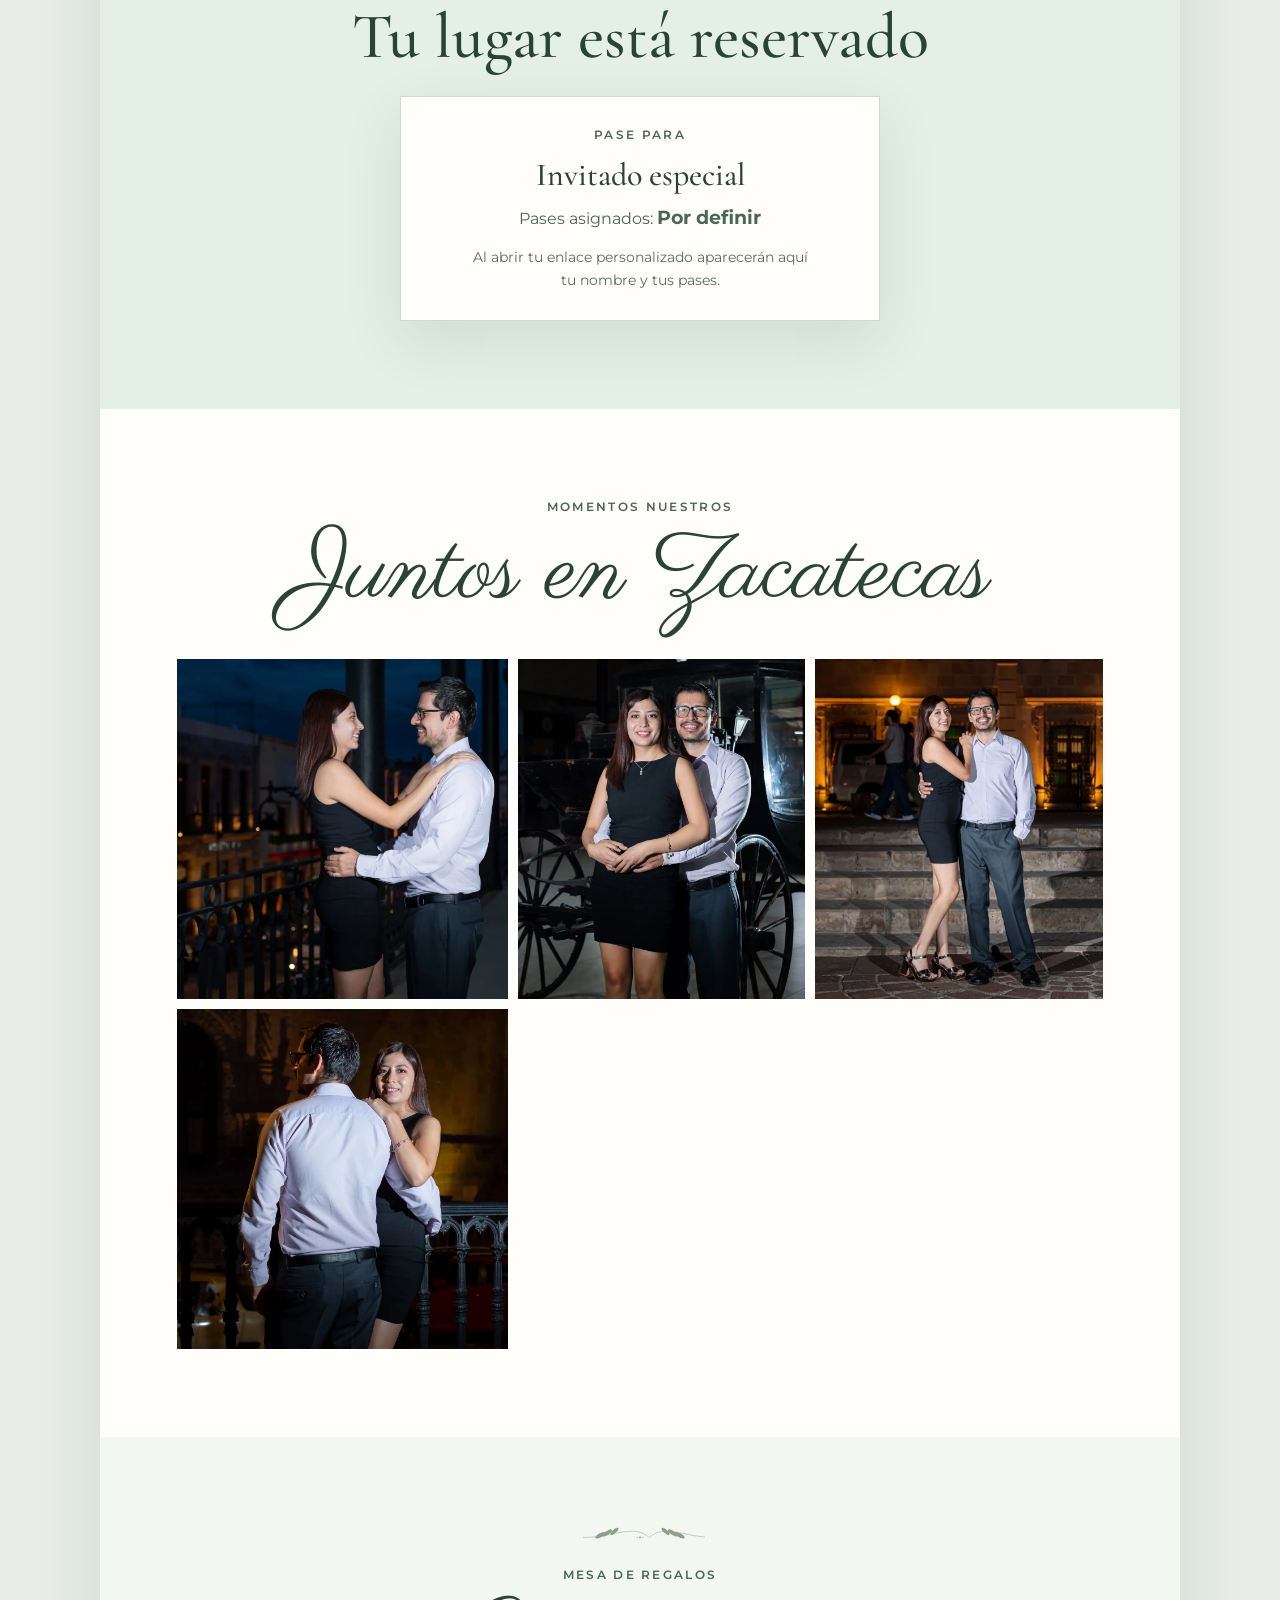
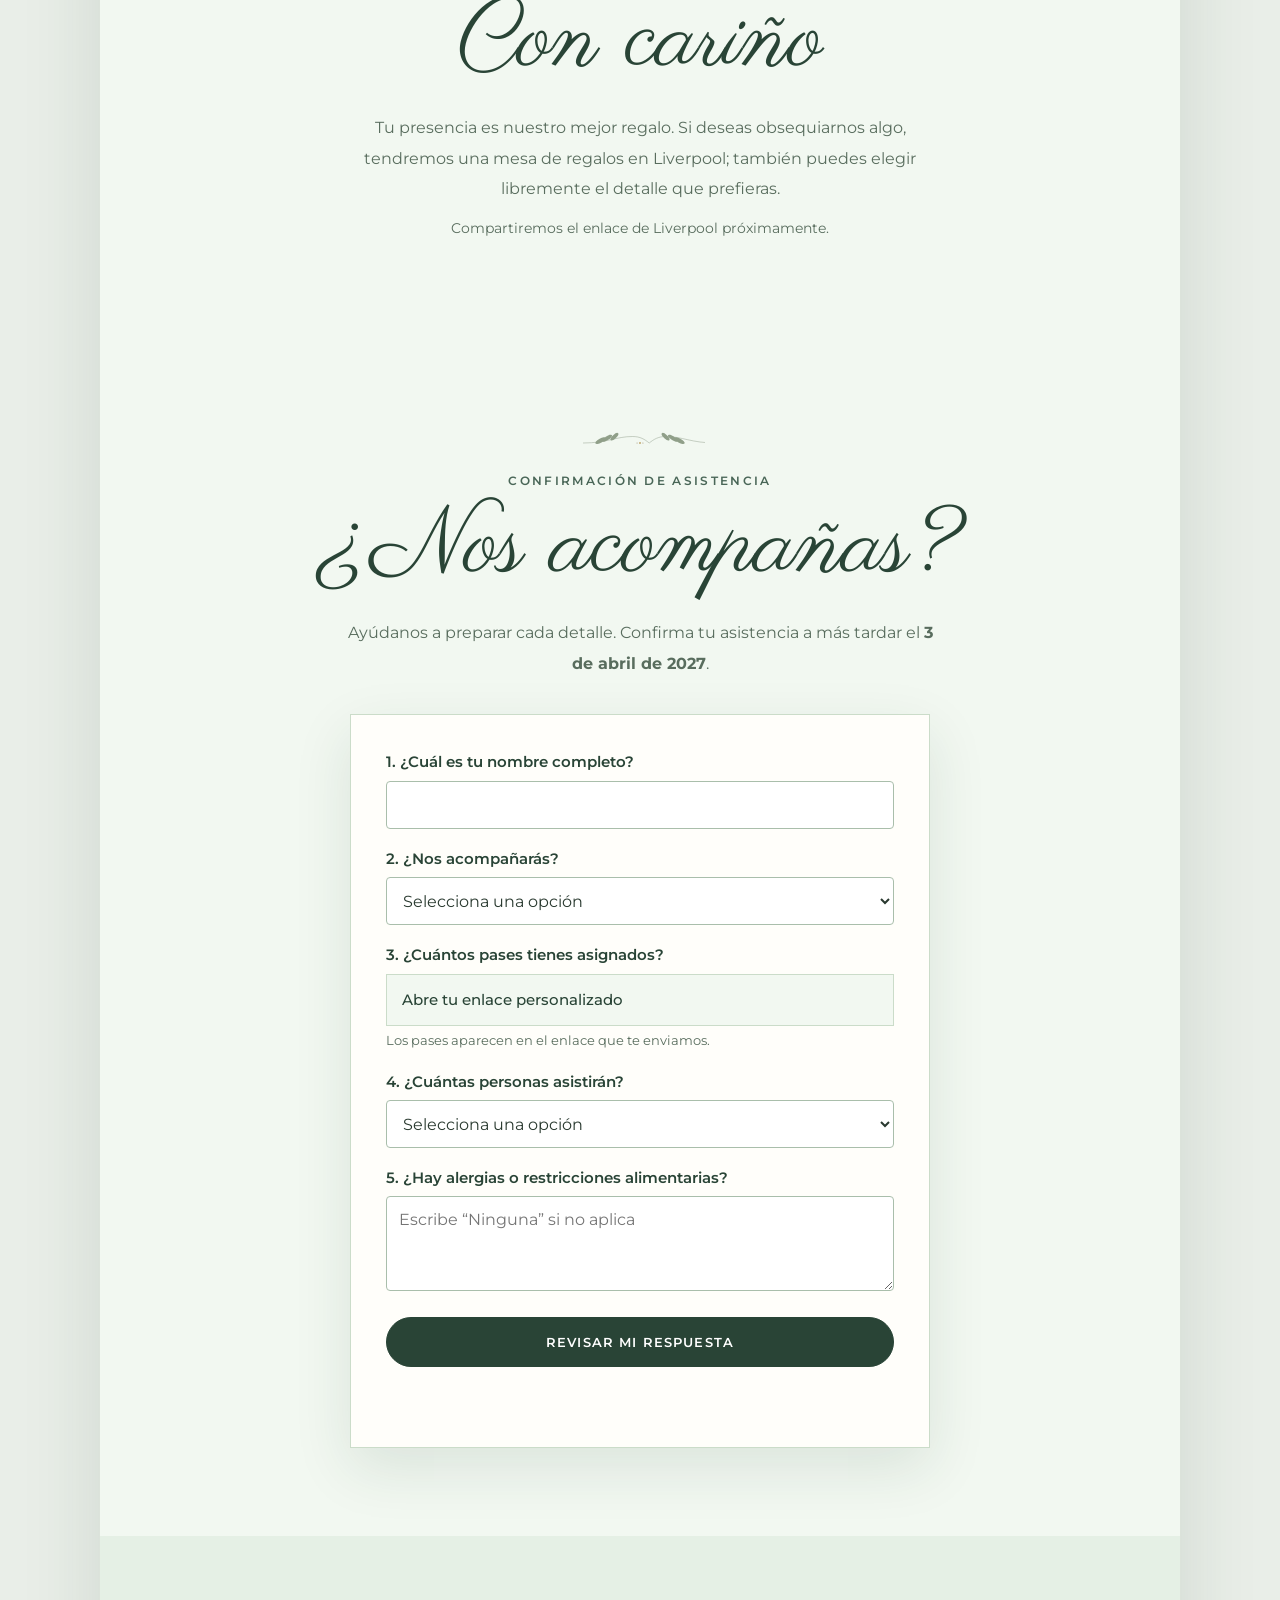
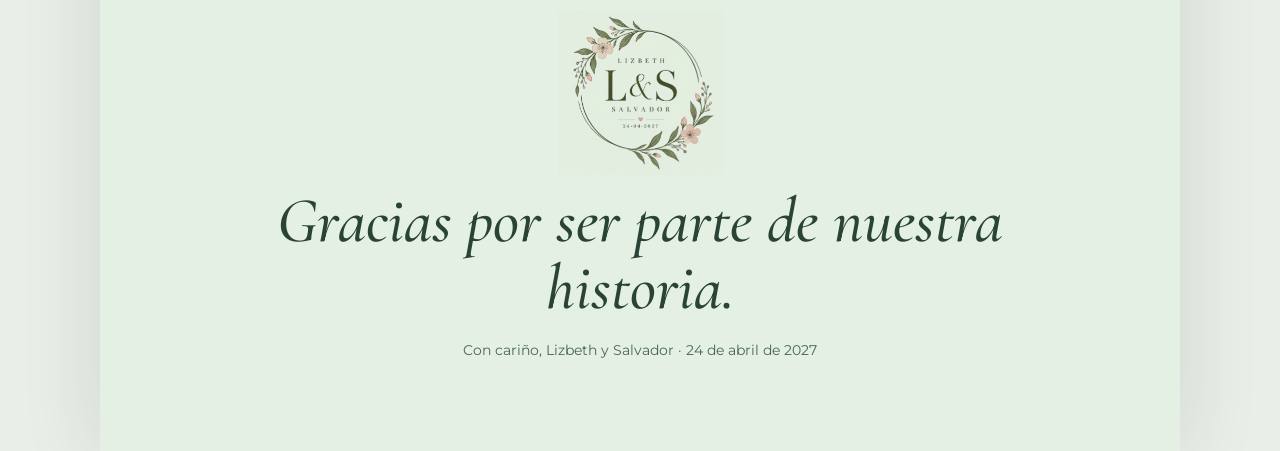
==== commit efa1ad34: "Redesign wedding invitation with pastel green and five-field RSVP" ====
--- a/preview/index.html
+++ b/preview/index.html
@@ -1,105 +1,97 @@
 <!doctype html>
 <html lang="es">
 <head>
-<meta charset="utf-8">
-<meta name="viewport" content="width=device-width,initial-scale=1,viewport-fit=cover">
-<meta name="theme-color" content="#203a32">
-<title>Lizbeth & Salvador · 24 de abril de 2027</title>
-<meta name="description" content="Acompáñanos a celebrar nuestra boda el 24 de abril de 2027 en Zacatecas.">
-<link rel="preconnect" href="https://fonts.googleapis.com">
-<link rel="preconnect" href="https://fonts.gstatic.com" crossorigin>
-<link href="https://fonts.googleapis.com/css2?family=Cormorant+Garamond:ital,wght@0,400;0,500;0,600;1,500&family=Montserrat:wght@400;500;600&family=Parisienne&display=swap" rel="stylesheet">
-<style>
-:root{--forest:#203a32;--forest2:#162d27;--paper:#f7f2e8;--paper2:#fcf9f2;--ink:#24312b;--muted:#677069;--gold:#b6975b;--line:rgba(36,49,43,.13);--shadow:0 22px 60px rgba(25,39,33,.14)}
-*{box-sizing:border-box}html{scroll-behavior:smooth;background:#d7d2c9}body{margin:0;background:#d7d2c9;color:var(--ink);font-family:Montserrat,Arial,sans-serif}body.lock{overflow:hidden}img{display:block;max-width:100%}button,a{font:inherit}.shell{width:min(100%,480px);margin:auto;position:relative;background:var(--paper);overflow:hidden;box-shadow:0 0 90px rgba(21,34,29,.22)}.section{position:relative;padding:76px 26px;overflow:hidden;isolation:isolate}.paper{background:var(--paper)}.forest{background:linear-gradient(180deg,var(--forest),var(--forest2));color:#f7f2e9}.texture{position:absolute;inset:0;width:100%;height:100%;object-fit:cover;z-index:-2;opacity:.48}.wash{position:absolute;inset:0;background:rgba(250,246,238,.84);z-index:-1}.asset{pointer-events:none;user-select:none}.botanical{width:210px;margin:0 auto 18px}.corner{position:absolute;width:190px;z-index:-1;opacity:.9}.corner.left{left:-55px;bottom:-25px;transform:rotate(42deg)}.corner.right{right:-55px;top:-24px;transform:rotate(222deg)}.eyebrow{text-align:center;text-transform:uppercase;letter-spacing:.24em;font-size:10px;font-weight:600;color:#758179}.eyebrow.light{color:#ccd7d1}.script{text-align:center;font:400 60px/.9 Parisienne,cursive;margin:7px 0;color:#203831}.script.light{color:#fff}.title{text-align:center;font:600 38px/1.04 'Cormorant Garamond',serif;margin:9px 0 14px}.copy{font-size:13px;line-height:1.9;color:#626b65}.copy.center{text-align:center}.copy.light{color:#d8e0dc}.center{text-align:center}.btn{display:inline-flex;align-items:center;justify-content:center;min-height:47px;padding:0 22px;border:1px solid var(--forest);background:var(--forest);color:#fff;text-decoration:none;border-radius:999px;font-size:9px;font-weight:600;letter-spacing:.16em;text-transform:uppercase;cursor:pointer;transition:transform .25s ease,opacity .25s ease}.btn:active{transform:scale(.98)}.btn.light{background:#fff;color:var(--forest);border-color:#fff}.btn.ghost{background:transparent;color:var(--forest);border-color:rgba(32,58,50,.24)}.card{background:rgba(255,255,255,.93);border:1px solid rgba(36,49,43,.07);box-shadow:var(--shadow);border-radius:28px}.reveal{opacity:0;transform:translateY(24px);transition:opacity .8s ease,transform .8s cubic-bezier(.2,.75,.2,1)}.reveal.show{opacity:1;transform:none}
-.intro{position:fixed;inset:0;z-index:1000;display:grid;place-items:center;padding:20px;background:rgba(14,26,22,.69);backdrop-filter:blur(6px);transition:opacity .7s ease,visibility .7s ease}.intro.hide{opacity:0;visibility:hidden}.intro-panel{position:relative;width:min(100%,420px);overflow:hidden;border-radius:30px;background:#faf6ee;box-shadow:0 30px 90px rgba(0,0,0,.32);padding:30px 22px 28px;text-align:center}.intro-content{position:relative;z-index:2}.intro-spray{width:205px;margin:0 auto -3px}.intro-envelope{width:250px;margin:0 auto 4px;transition:transform .7s cubic-bezier(.2,.75,.2,1)}.intro-seal{width:78px;margin:-74px auto 40px;position:relative;z-index:3;filter:drop-shadow(0 7px 8px rgba(71,37,30,.28));animation:pulse 1.9s ease-in-out infinite;transition:.45s ease}@keyframes pulse{50%{transform:scale(1.08)}}.intro.opening .intro-envelope{transform:translateY(16px) scale(1.04)}.intro.opening .intro-seal{opacity:0;transform:scale(1.35) rotate(8deg);animation:none}.intro-copy{font:500 20px/1.5 'Cormorant Garamond',serif;margin:0 auto 22px;max-width:290px}.open-note{margin-top:13px;font-size:9px;text-transform:uppercase;letter-spacing:.16em;color:#758078}
-.hero{min-height:100svh;padding:42px 24px 55px;display:flex;flex-direction:column;align-items:center;text-align:center}.hero-medallion{position:relative;width:310px;height:310px;margin:2px auto 4px}.hero-wreath{position:absolute;inset:0;width:100%;height:100%;object-fit:contain}.hero-photo{position:absolute;left:50%;top:50%;transform:translate(-50%,-50%);width:218px;height:218px;border-radius:50%;object-fit:cover;box-shadow:0 18px 38px rgba(31,47,40,.18)}.hero-name{font:400 58px/.86 Parisienne,cursive;margin:4px 0 12px}.hero-date{font:600 15px/1.4 'Cormorant Garamond',serif;letter-spacing:.15em;text-transform:uppercase}.countdown{display:grid;grid-template-columns:repeat(4,1fr);gap:8px;width:100%;max-width:360px;margin-top:24px}.count{background:rgba(255,255,255,.76);border:1px solid rgba(36,49,43,.07);padding:14px 5px;border-radius:19px}.count b{font:600 27px/1 'Cormorant Garamond',serif}.count span{display:block;margin-top:7px;font-size:8px;letter-spacing:.12em;text-transform:uppercase;color:#727c75}
-.pass{text-align:center}.pass-card{max-width:352px;margin:28px auto 0;padding:28px 24px;background:#f8f3e9;color:var(--ink);border-radius:25px;box-shadow:0 21px 45px rgba(0,0,0,.2)}.qr{width:170px;margin:0 auto 21px;border:10px solid white;box-shadow:0 10px 24px rgba(0,0,0,.08)}.guest{font:500 31px/1.15 'Cormorant Garamond',serif;margin:7px 0 21px}.pass-grid{display:grid;grid-template-columns:1fr 1fr;gap:10px}.pass-stat{padding:15px 8px;border-top:1px solid #d7cfbf}.pass-stat small{display:block;font-size:8px;text-transform:uppercase;letter-spacing:.15em;color:#777f79}.pass-stat b{display:block;font:600 24px/1 'Cormorant Garamond',serif;margin-top:7px}
-.photo-band{padding:0;background:#f5efe5}.photo-band img{width:100%;height:430px;object-fit:cover}.quote-box{padding:46px 34px 62px;text-align:center;background:#f8f4eb}.quote-box p{font:500 24px/1.5 'Cormorant Garamond',serif;font-style:italic;margin:0 auto;max-width:340px;color:#33413a}.location-stack{display:grid;gap:18px;margin-top:28px}.location-card{overflow:hidden;text-align:left}.location-card .photo{width:100%;height:245px;object-fit:cover}.location-body{padding:24px 22px 27px}.place{font:600 28px/1.05 'Cormorant Garamond',serif;margin:0 0 9px}.meta{font-size:11px;line-height:1.85;color:#69716c;margin-bottom:18px}.hotel{text-align:center}.hotel-bell{width:160px;margin:4px auto 8px}.hotel-card{max-width:360px;margin:0 auto;padding:26px 22px 29px}.itinerary{text-align:center}.timeline-sheet{max-width:365px;margin:30px auto 0;padding:28px 22px;background:#f8f3e9;color:var(--ink);border-radius:25px;box-shadow:0 20px 48px rgba(0,0,0,.2)}.timeline{display:grid;gap:12px}.event{display:grid;grid-template-columns:70px 1fr;gap:16px;align-items:center;padding:12px 0;border-bottom:1px solid #ddd4c5}.event:last-child{border-bottom:0}.event img{width:60px;height:60px;object-fit:contain}.event-copy{text-align:left}.event-time{font:600 20px/1 'Cormorant Garamond',serif}.event-name{font:500 16px/1.3 'Cormorant Garamond',serif;color:#56625b;margin-top:5px}.dress{text-align:center}.dress-note{font:500 19px/1.6 'Cormorant Garamond',serif;max-width:330px;margin:8px auto 0}.palette{display:flex;gap:11px;justify-content:center;margin-top:23px}.swatch{width:28px;height:28px;border-radius:50%;border:1px solid rgba(255,255,255,.22)}.us{text-align:center}.us-photo{max-width:390px;margin:25px auto 0;padding:11px;background:rgba(255,255,255,.58);border-radius:25px;box-shadow:var(--shadow)}.us-photo img{width:100%;height:520px;object-fit:cover;border-radius:18px}.gifts{text-align:center}.gift-envelope{width:155px;margin:24px auto 16px}.rsvp{text-align:center}.rsvp-card{max-width:365px;margin:0 auto;padding:34px 23px}.closing{text-align:center;padding-bottom:90px}.closing .script{font-size:54px}
-@media(max-width:390px){.section{padding-left:22px;padding-right:22px}.script{font-size:54px}.hero-medallion{width:284px;height:284px}.hero-photo{width:200px;height:200px}.hero-name{font-size:53px}}
-@media(prefers-reduced-motion:reduce){.reveal,.intro,.intro-envelope,.intro-seal{transition:none;animation:none}}
-.gallery{display:grid;grid-template-columns:repeat(2,1fr);gap:8px;margin:20px auto 0;max-width:390px}.gallery img{width:100%;height:210px;object-fit:cover;border-radius:10px}.gallery img:last-child{grid-column:span 2;height:235px}.rsvp-form{text-align:left;margin-top:20px}.rsvp-form label{display:block;margin:13px 0;color:#45564a;font-size:14px;font-weight:600}.rsvp-form input,.rsvp-form select,.rsvp-form textarea{display:block;width:100%;min-height:46px;margin-top:5px;border:1px solid #acbaaa;border-radius:8px;padding:9px 11px;background:#fff;color:#24312b;font-size:16px}.rsvp-form textarea{height:85px}.rsvp-form .btn{width:100%;font-size:12px}.rsvp-form #formStatus{min-height:2em;font-size:13px;text-align:center;line-height:1.5}.hidden{display:none!important}.copy{font-size:16px}.meta{font-size:14px}.btn{font-size:12px}.eyebrow{font-size:12px}.guest{overflow-wrap:anywhere}.hero-photo{object-position:center 36%}.photo-band img{object-position:center 52%}a:focus-visible,button:focus-visible,input:focus-visible,select:focus-visible,textarea:focus-visible{outline:3px solid #b6975b;outline-offset:3px}
-.intro-logo{width:135px;height:135px;object-fit:contain;margin:0 auto 6px;border-radius:50%;mix-blend-mode:multiply}.closing-logo{width:170px;height:170px;object-fit:contain;margin:0 auto 18px;border-radius:50%;mix-blend-mode:multiply}
-</style>
+  <meta charset="utf-8">
+  <meta name="viewport" content="width=device-width,initial-scale=1,viewport-fit=cover">
+  <meta name="theme-color" content="#e5f0e5">
+  <meta name="description" content="Lizbeth y Salvador · 24 de abril de 2027 · Zacatecas. Acompáñanos a celebrar nuestra boda.">
+  <title>Lizbeth & Salvador · Nuestra boda</title>
+  <link rel="icon" type="image/jpeg" href="assets/logo-ls.jpeg">
+  <link rel="preconnect" href="https://fonts.googleapis.com">
+  <link rel="preconnect" href="https://fonts.gstatic.com" crossorigin>
+  <link href="https://fonts.googleapis.com/css2?family=Cormorant+Garamond:ital,wght@0,400;0,500;0,600;1,400;1,500&family=Montserrat:wght@400;500;600&family=Parisienne&display=swap" rel="stylesheet">
+  <style>
+    :root{--mint:#e5f0e5;--mint-light:#f2f8f1;--white:#fffefa;--pine:#294436;--pine-soft:#496657;--ink:#29392f;--muted:#596d5e;--line:#cbdcc9;--gold:#ad946c;--shadow:0 20px 55px rgba(31,66,46,.11)}
+    *{box-sizing:border-box}html{scroll-behavior:smooth}body{margin:0;background:#e9eee8;color:var(--ink);font:400 16px/1.65 Montserrat,Arial,sans-serif}body.lock{overflow:hidden}img{display:block;max-width:100%}a{color:inherit}button,input,select,textarea{font:inherit}button{cursor:pointer}a,button{-webkit-tap-highlight-color:transparent}a:focus-visible,button:focus-visible,input:focus-visible,select:focus-visible,textarea:focus-visible{outline:3px solid var(--gold);outline-offset:3px}
+    .shell{width:min(100%,1080px);margin:auto;background:var(--white);box-shadow:0 0 75px rgba(34,61,41,.13);overflow:hidden}.section{padding:88px clamp(24px,6vw,84px);text-align:center;position:relative}.mint{background:var(--mint-light)}.white{background:var(--white)}.eyebrow{margin:0 0 12px;text-transform:uppercase;letter-spacing:.19em;font-weight:600;font-size:.76rem;color:var(--pine-soft)}.script{font:400 clamp(3.3rem,9vw,5.8rem)/.98 Parisienne,cursive;color:var(--pine);margin:8px 0 24px}.serif{font:500 clamp(2.5rem,6vw,4rem)/1.05 'Cormorant Garamond',Georgia,serif;color:var(--pine);margin:7px 0 22px}.copy{max-width:590px;margin:0 auto;color:var(--muted);font-size:1.03rem;line-height:1.85}.divider{width:130px;height:auto;margin:0 auto 15px;opacity:.8}.button{display:inline-flex;align-items:center;justify-content:center;min-height:50px;padding:12px 26px;border:1px solid var(--pine);border-radius:999px;background:var(--pine);color:#fff;text-decoration:none;text-align:center;text-transform:uppercase;letter-spacing:.09em;font-size:.8rem;font-weight:600;transition:transform .2s,background .2s}.button:hover{background:#3b5a47;transform:translateY(-2px)}.button.outline{background:transparent;color:var(--pine)}.button.outline:hover{background:var(--mint)}
+    .intro{position:fixed;inset:0;z-index:30;display:grid;place-items:center;padding:18px;background:rgba(27,54,38,.78);backdrop-filter:blur(7px);transition:opacity .65s,visibility .65s}.intro.hide{opacity:0;visibility:hidden}.intro-card{width:min(100%,430px);padding:26px 26px 34px;background:var(--white);border:1px solid #d3dfd1;box-shadow:0 25px 100px #10241966;text-align:center}.intro-logo{width:140px;aspect-ratio:1;object-fit:contain;margin:0 auto 4px}.intro-envelope{width:220px;margin:0 auto 0;transition:transform .6s}.intro-seal{width:64px;margin:-63px auto 30px;position:relative;filter:drop-shadow(0 5px 5px #492e2633);transition:opacity .5s,transform .5s}.intro.opening .intro-envelope{transform:translateY(16px)}.intro.opening .intro-seal{opacity:0;transform:scale(1.4)}.intro-title{font:500 1.8rem/1.25 'Cormorant Garamond',Georgia,serif;margin:0 0 19px}.intro-date{margin:15px 0 0;color:var(--pine-soft);letter-spacing:.18em;font-size:.8rem}
+    .hero{display:grid;grid-template-columns:1fr 1fr;min-height:690px;background:var(--mint);text-align:center}.hero-copy{padding:70px 34px 62px;display:flex;flex-direction:column;align-items:center;justify-content:center}.hero-logo{width:170px;aspect-ratio:1;object-fit:contain;margin:0 auto 15px;mix-blend-mode:multiply}.hero h1{font:400 clamp(3.8rem,6vw,5.8rem)/.88 Parisienne,cursive;color:var(--pine);margin:8px 0 25px}.hero-date{font:500 clamp(1.6rem,3vw,2.2rem)/1.15 'Cormorant Garamond',Georgia,serif;letter-spacing:.035em;margin:0 0 12px}.hero-city{margin:0 0 28px;color:var(--pine-soft);font-size:.85rem;letter-spacing:.15em;text-transform:uppercase}.hero-photo{width:100%;height:100%;min-height:690px;object-fit:cover;object-position:center 55%}.countdown{display:flex;justify-content:center;gap:8px;margin-top:34px}.count{min-width:65px;padding:8px 7px;border-top:1px solid #a5bea8;border-bottom:1px solid #a5bea8}.count strong{display:block;color:var(--pine);font:500 2rem/1 'Cormorant Garamond',serif}.count span{display:block;margin-top:5px;font-size:.7rem;text-transform:uppercase;color:var(--muted)}
+    .welcome{padding-top:110px;padding-bottom:110px}.welcome .serif{max-width:790px;margin:8px auto 27px;font-style:italic}.wide-photo{width:100%;height:min(62vw,610px);min-height:330px;object-fit:cover;object-position:center 50%}.photo-caption{padding:33px 20px;background:var(--mint);text-align:center;font:italic 500 1.7rem/1.2 'Cormorant Garamond',serif;color:var(--pine)}
+    .event-grid{display:grid;grid-template-columns:repeat(2,1fr);gap:18px;margin-top:42px;text-align:left}.event-card{background:#fff;border:1px solid var(--line);padding:35px clamp(22px,3vw,40px);box-shadow:var(--shadow)}.event-card .eyebrow{margin-bottom:10px}.event-card h3{font:500 2.3rem/1.08 'Cormorant Garamond',serif;color:var(--pine);margin:0 0 15px}.event-card time{font-weight:600;color:var(--pine);display:block;margin-bottom:13px}.event-card address{font-size:.93rem;line-height:1.7;font-style:normal;color:var(--muted);min-height:72px}.event-card .button{margin-top:23px}.dress-code{max-width:550px;margin:45px auto 0;padding:26px 28px;border-block:1px solid var(--line)}.dress-code strong{font:500 2rem 'Cormorant Garamond',serif;color:var(--pine)}.dress-code p{margin:3px 0 0;color:var(--muted)}
+    .pass{background:var(--mint);text-align:center}.pass-card{max-width:480px;margin:25px auto 0;padding:28px;background:var(--white);border:1px solid var(--line);box-shadow:var(--shadow)}.pass-name{font:500 2rem/1.1 'Cormorant Garamond',serif;color:var(--pine);margin:3px 0 10px;overflow-wrap:anywhere}.pass-count{margin:0;color:var(--pine-soft)}.pass-count strong{font-size:1.2rem}.pass-note{max-width:350px;margin:13px auto 0;font-size:.86rem;color:var(--muted)}
+    .gallery{display:grid;grid-template-columns:1.15fr 1fr 1fr;gap:10px;margin-top:39px}.gallery img{width:100%;height:340px;object-fit:cover}.gallery img:first-child{object-position:center 45%}.gallery img:last-child{object-position:center}.gift-copy .copy{max-width:610px;margin-bottom:14px}.gift-note{font-size:.87rem;color:var(--muted)}
+    .rsvp{background:var(--mint-light)}.rsvp-form{max-width:580px;margin:36px auto 0;padding:35px;text-align:left;background:var(--white);border:1px solid var(--line);box-shadow:var(--shadow)}.field{display:block;margin:0 0 18px;font-size:.92rem;font-weight:600;color:var(--pine)}.field input,.field select,.field textarea{display:block;width:100%;min-height:48px;margin-top:6px;padding:10px 12px;border:1px solid #a9beab;border-radius:4px;background:#fff;color:var(--ink);font-size:1rem;font-weight:400}.field textarea{min-height:95px;resize:vertical}.assigned{background:var(--mint-light);border:1px solid var(--line);padding:13px 15px;margin-top:6px;font-weight:500;color:var(--pine)}.field-help{display:block;font-size:.79rem;font-weight:400;color:var(--muted);margin:5px 0 0}.rsvp-form .button{width:100%;margin-top:8px}.form-status{min-height:2em;margin:16px 0 0;text-align:center;color:var(--pine);font-size:.89rem;font-weight:500}.closing{background:var(--mint);padding-block:74px}.closing-logo{width:165px;margin:0 auto 12px;mix-blend-mode:multiply}.closing .serif{font-style:italic;margin-bottom:18px}.closing p:last-child{font-size:.9rem;color:var(--pine-soft)}
+    .reveal{opacity:0;transform:translateY(18px);transition:opacity .7s,transform .7s}.reveal.show{opacity:1;transform:none}.hidden{display:none!important}
+    @media(max-width:760px){.hero{grid-template-columns:1fr;min-height:0}.hero-copy{padding:55px 24px 53px;order:2}.hero-photo{height:400px;min-height:0;order:1;object-position:center 45%}.hero-logo{width:140px}.hero h1{font-size:4.5rem}.section{padding:70px 23px}.welcome{padding-block:90px}.event-grid{grid-template-columns:1fr}.event-card address{min-height:0}.gallery{grid-template-columns:1fr 1fr}.gallery img{height:230px}.gallery img:first-child{grid-column:span 2;height:360px}.rsvp-form{padding:25px 21px}}
+    @media(max-width:390px){.hero-photo{height:340px}.hero h1{font-size:3.8rem}.count{min-width:57px}.intro-logo{width:120px}.intro-envelope{width:195px}.gallery img{height:175px}.gallery img:first-child{height:300px}}
+    @media(prefers-reduced-motion:reduce){html{scroll-behavior:auto}.intro,.intro-envelope,.intro-seal,.reveal,.button{transition:none}.reveal{opacity:1;transform:none}}
+  </style>
 </head>
-<body class="lock">
-<div class="intro" id="intro">
- <div class="intro-panel">
-  <img class="texture" src="assets/paper-texture.svg" alt="">
-  <div class="intro-content">
-   <img class="intro-logo" src="assets/logo-ls.jpeg" alt="Monograma floral de Lizbeth y Salvador">
-   <img class="asset intro-envelope" src="assets/envelope-premium.svg" alt="Sobre de boda">
-   <img class="asset intro-seal js-b64" src="assets/wax-seal.svg" data-b64="assets/generated-seal.b64" alt="Sello L y S">
-   <p class="intro-copy">¡Te invitamos a celebrar con nosotros!</p>
-   <button class="btn" id="openInvite">Abrir invitación</button>
-   <div class="open-note">Toca para abrir la invitación</div>
+<body>
+  <div class="intro" id="intro" role="dialog" aria-modal="true" aria-labelledby="introTitle">
+    <div class="intro-card">
+      <img class="intro-logo" src="assets/logo-ls.jpeg" alt="Monograma floral L y S">
+      <img class="intro-envelope" src="assets/envelope-premium.svg" alt="">
+      <img class="intro-seal" src="assets/wax-seal.svg" alt="">
+      <p class="intro-title" id="introTitle">Hay una historia que queremos celebrar contigo.</p>
+      <button class="button" id="openInvite" type="button">Abrir invitación</button>
+      <p class="intro-date">24 · 04 · 2027</p>
+    </div>
   </div>
- </div>
-</div>
-<main class="shell">
- <section class="section paper hero">
-  <img class="texture" src="assets/paper-texture.svg" alt="">
-  <img class="asset corner left js-b64" src="assets/corner-premium.svg" data-b64="assets/generated-divider.b64" alt="">
-  <img class="asset corner right js-b64" src="assets/corner-premium.svg" data-b64="assets/generated-divider.b64" alt="">
-  <div class="reveal">
-   <div class="hero-medallion">
-    <img class="asset hero-wreath" src="assets/wreath-premium.svg" alt="Corona botánica">
-    <img class="hero-photo" src="photos/fuente.webp" alt="Lizbeth y Salvador frente a la fuente">
-   </div>
-   <div class="eyebrow">Nuestra boda</div>
-   <h1 class="hero-name">Lizbeth &amp;<br>Salvador</h1>
-   <div class="hero-date">Sábado · 24 Abril · 2027</div>
-   <div class="countdown"><div class="count"><b id="days">00</b><span>Días</span></div><div class="count"><b id="hours">00</b><span>Horas</span></div><div class="count"><b id="minutes">00</b><span>Minutos</span></div><div class="count"><b id="seconds">00</b><span>Segundos</span></div></div>
-  </div>
- </section>
- <section class="section forest pass">
-  <div class="reveal">
-   <div class="eyebrow light">Pase de invitación</div>
-   <h2 class="script light" style="font-size:48px">Estás cordialmente invitado</h2>
-   <div class="pass-card">
-    <img class="asset botanical js-b64" src="assets/spray-premium.svg" data-b64="assets/generated-divider.b64" alt="Detalle botánico">
-
-    <div class="eyebrow">Pase de invitación</div><div class="guest" id="guestName">Invitación personalizada</div>
-    <div class="pass-grid"><div class="pass-stat"><small>Lugares</small><b id="seatCount">—</b></div><div class="pass-stat" id="tableWrap"><small>Mesa</small><b id="tableNumber">—</b></div></div>
-    <p class="copy center" style="margin:20px 0 0">El nombre y los lugares aparecerán al abrir tu enlace personalizado.</p>
-   </div>
-  </div>
- </section>
- <section class="section paper">
-  <img class="texture" src="assets/paper-texture.svg" alt=""><div class="wash"></div>
-  <img class="asset botanical js-b64" src="assets/spray-premium.svg" data-b64="assets/generated-divider.b64" alt="Adorno botánico">
-  <div class="reveal"><p class="copy center" style="font:500 20px/1.8 'Cormorant Garamond',serif;max-width:345px;margin:0 auto 14px">Nos casamos y queremos compartir este momento con nuestras personas más queridas.</p><h2 class="script" style="font-size:52px">Porque el amor merece<br>ser celebrado</h2><p class="copy center" style="max-width:325px;margin:14px auto 0">Acompáñanos a vivir un día íntimo, cálido y lleno de detalles.</p></div>
- </section>
- <section class="photo-band reveal"><img src="photos/portada.webp" alt="Lizbeth y Salvador"><div class="quote-box"><p>“Juntos, hoy y todos los días.”</p></div></section>
- <section class="section paper">
-  <img class="texture" src="assets/paper-texture.svg" alt=""><div class="wash"></div>
-  <img class="asset corner left js-b64" src="assets/corner-premium.svg" data-b64="assets/generated-divider.b64" alt="">
-  <div class="reveal"><div class="eyebrow">Dónde &amp; cuándo</div><h2 class="script" style="font-size:52px">Ceremonia &amp; Recepción</h2><div class="location-stack">
-   <article class="card location-card"><div class="location-body"><h3 class="place">Ceremonia</h3><div class="meta"><strong>Templo de Santo Domingo</strong><br>1:00 p.m. · Genaro Codina 722, Centro, Zacatecas</div><a class="btn ghost" href="https://www.google.com/maps/search/?api=1&amp;query=Templo%20de%20Santo%20Domingo%20Genaro%20Codina%20722%20Zacatecas" target="_blank" rel="noopener">Ver mapa</a></div></article>
-   <article class="card location-card"><div class="location-body"><h3 class="place">Recepción</h3><div class="meta"><strong>Grand Casa Torres</strong><br>6:00 p.m. · Plazuela de Santo Domingo 518, Centro, Zacatecas</div><a class="btn" href="https://www.google.com/maps/search/?api=1&amp;query=Grand%20Casa%20Torres%20Plazuela%20de%20Santo%20Domingo%20518%20Zacatecas" target="_blank" rel="noopener">Ver mapa</a></div></article>
-  </div></div>
- </section>
- <section class="section forest itinerary">
-  <div class="reveal"><div class="eyebrow light">Itinerario</div><h2 class="script light" style="font-size:52px">Los detalles del gran día</h2><div class="timeline-sheet"><img class="asset botanical js-b64" src="assets/spray-premium.svg" data-b64="assets/generated-divider.b64" alt="Adorno botánico"><div class="timeline">
-   <div class="event"><img src="assets/timeline-ceremony.svg" alt=""><div class="event-copy"><div class="event-time">1:00 p.m.</div><div class="event-name">Ceremonia religiosa</div></div></div>
-   <div class="event"><img src="assets/timeline-party.svg" alt=""><div class="event-copy"><div class="event-time">6:00 p.m.</div><div class="event-name">Recepción y celebración</div></div></div>
-  </div><img class="asset botanical js-b64" src="assets/spray-premium.svg" data-b64="assets/generated-divider.b64" alt="Adorno botánico" style="margin-top:18px"></div></div>
- </section>
- <section class="section forest dress"><div class="reveal"><div class="eyebrow light">Dress code</div><h2 class="script light" style="font-size:49px">Formal</h2><p class="dress-note">Nos encantará celebrar contigo en atuendo formal.</p><div class="palette"><span class="swatch" style="background:#9a8f7e"></span><span class="swatch" style="background:#6d806e"></span><span class="swatch" style="background:#bb9e7e"></span><span class="swatch" style="background:#7f6761"></span></div></div></section>
- <section class="section paper us"><img class="texture" src="assets/paper-texture.svg" alt=""><div class="wash"></div><img class="asset botanical" src="assets/spray-premium.svg" alt=""><div class="reveal"><div class="eyebrow">Nosotros</div><h2 class="script" style="font-size:54px">Momentos juntos</h2><div class="us-photo"><img src="photos/balcon.webp" alt="Lizbeth y Salvador en el balcón" loading="lazy"></div><div class="gallery"><img src="photos/carruaje.webp" alt="Lizbeth y Salvador frente al carruaje" loading="lazy"><img src="photos/escaleras.webp" alt="Lizbeth y Salvador en las escaleras" loading="lazy"><img src="photos/mirada.webp" alt="Lizbeth y Salvador se miran" loading="lazy"></div></div></section>
- <section class="section paper gifts"><img class="texture" src="assets/paper-texture.svg" alt=""><div class="wash"></div><img class="asset corner left" src="assets/corner-premium.svg" alt=""><div class="reveal"><div class="eyebrow">Mesa de regalos</div><h2 class="script" style="font-size:50px">Con cariño</h2><p class="copy center" style="max-width:340px;margin:10px auto">Tu compañía es lo más importante para nosotros. Si deseas hacernos un regalo, tendremos una mesa en Liverpool; también puedes elegir libremente el detalle que prefieras.</p><p class="copy center">Próximamente compartiremos el enlace de Liverpool.</p><img class="asset gift-envelope" src="assets/gift-envelope.svg" alt=""></div></section>
- <section class="section paper rsvp" id="rsvp"><img class="texture" src="assets/paper-texture.svg" alt=""><div class="wash"></div><img class="asset botanical" src="assets/spray-premium.svg" alt=""><div class="reveal card rsvp-card"><div class="eyebrow">Confirmar asistencia</div><h2 class="script" style="font-size:49px">¿Nos acompañas?</h2><p class="copy center">Por favor, confirma antes del 31 de marzo de 2027.</p><form id="rsvpForm" class="rsvp-form"><label>Nombre completo<input id="rsvpName" name="nombre" maxlength="100" autocomplete="name" required></label><label>Asistencia<select id="attendance" name="asistencia" required><option value="">Selecciona una opción</option><option value="si">Sí, asistiré</option><option value="no">No podré asistir</option></select></label><label id="peopleField">Personas que asistirán<select id="people" name="personas"><option value="1">1 persona</option><option value="2">2 personas</option></select></label><label>Mensaje (opcional)<textarea name="mensaje" maxlength="500"></textarea></label><button class="btn" type="submit">Preparar confirmación</button><p id="formStatus" role="status" aria-live="polite"></p></form></div></section>
- <section class="section paper closing"><img class="texture" src="assets/paper-texture.svg" alt=""><div class="wash"></div><div class="reveal"><img class="closing-logo" src="assets/logo-ls.jpeg" alt="Lizbeth y Salvador, 24 de abril de 2027"><p style="font:500 22px/1.7 'Cormorant Garamond',serif;max-width:330px;margin:0 auto">“Gracias por formar parte de nuestra historia.”</p><h2 class="script">Lizbeth<br>&amp; Salvador</h2></div></section>
-</main>
-<script>
-async function hydrateImages(){for(const img of document.querySelectorAll('img[data-b64]')){try{const r=await fetch(img.dataset.b64,{cache:'no-store'});if(!r.ok)continue;const b64=(await r.text()).trim();if(b64)img.src='data:image/webp;base64,'+b64}catch(e){}}}
-hydrateImages();
-const intro=document.getElementById('intro');document.getElementById('openInvite').addEventListener('click',()=>{intro.classList.add('opening');setTimeout(()=>{intro.classList.add('hide');document.body.classList.remove('lock')},520)});
-const target=new Date('2027-04-24T13:00:00-06:00').getTime();function pad(n){return String(n).padStart(2,'0')}function tick(){let x=Math.max(0,target-Date.now()),d=Math.floor(x/86400000);x-=d*86400000;let h=Math.floor(x/3600000);x-=h*3600000;let m=Math.floor(x/60000);x-=m*60000;let s=Math.floor(x/1000);days.textContent=pad(d);hours.textContent=pad(h);minutes.textContent=pad(m);seconds.textContent=pad(s)}tick();setInterval(tick,1000);
-const q=new URLSearchParams(location.search);const guest=(q.get('nombre')||'').trim().slice(0,100);const seats=Number(q.get('pases'));const table=(q.get('mesa')||'').trim().slice(0,12);if(guest&&Number.isInteger(seats)&&seats>=1&&seats<=2){document.getElementById('guestName').textContent=guest;document.getElementById('seatCount').textContent=seats;document.getElementById('rsvpName').value=guest;if(seats===1)document.querySelector('#people option[value="2"]').remove()}if(table)document.getElementById('tableNumber').textContent=table;else document.getElementById('tableWrap').classList.add('hidden');
-document.getElementById('attendance').addEventListener('change',e=>document.getElementById('peopleField').classList.toggle('hidden',e.target.value==='no'));
-document.getElementById('rsvpForm').addEventListener('submit',e=>{e.preventDefault();const f=new FormData(e.currentTarget),yes=f.get('asistencia')==='si',n=yes?Number(f.get('personas')):0;document.getElementById('formStatus').textContent=`Vista de prueba: ${yes?`${n} ${n===1?'persona':'personas'} por confirmar`:'inasistencia por confirmar'}. El envío de respuestas aún no está conectado.`});
-const io=new IntersectionObserver(es=>es.forEach(e=>{if(e.isIntersecting)e.target.classList.add('show')}),{threshold:.15});document.querySelectorAll('.reveal').forEach(e=>io.observe(e));
-</script>
+  <main class="shell" id="main">
+    <header class="hero">
+      <div class="hero-copy">
+        <img class="hero-logo" src="assets/logo-ls.jpeg" alt="Lizbeth y Salvador, 24 de abril de 2027">
+        <p class="eyebrow">Nuestra boda</p>
+        <h1>Lizbeth<br>&amp; Salvador</h1>
+        <p class="hero-date">Sábado 24 de abril de 2027</p>
+        <p class="hero-city">Zacatecas, México</p>
+        <a class="button" href="#rsvp">Confirmar asistencia</a>
+        <div class="countdown" aria-label="Cuenta regresiva para la boda"><div class="count"><strong id="days">00</strong><span>Días</span></div><div class="count"><strong id="hours">00</strong><span>Horas</span></div><div class="count"><strong id="minutes">00</strong><span>Minutos</span></div><div class="count"><strong id="seconds">00</strong><span>Segundos</span></div></div>
+      </div>
+      <img class="hero-photo" src="photos/fuente.webp" alt="Lizbeth y Salvador frente a la fuente en Zacatecas" fetchpriority="high">
+    </header>
+    <section class="section white welcome reveal">
+      <img class="divider" src="assets/olive-divider.svg" alt="">
+      <p class="eyebrow">Una nueva etapa</p>
+      <h2 class="serif">Nos elegimos para compartir la vida, y queremos celebrar el comienzo de esta etapa contigo.</h2>
+      <p class="copy">El 24 de abril nos reuniremos en Zacatecas para un día lleno de amor, alegría y personas que forman parte de nuestra historia. Nos hará muy felices verte ahí.</p>
+    </section>
+    <img class="wide-photo" src="photos/portada.webp" alt="Lizbeth y Salvador muestran el letrero con la fecha de su boda" loading="lazy">
+    <div class="photo-caption">Contigo, este día será aún más especial.</div>
+    <section class="section mint reveal" id="detalles">
+      <img class="divider" src="assets/olive-divider.svg" alt="">
+      <p class="eyebrow">Los detalles</p>
+      <h2 class="script">Dónde nos vemos</h2>
+      <div class="event-grid">
+        <article class="event-card"><p class="eyebrow">Ceremonia religiosa</p><h3>Templo de Santo Domingo</h3><time datetime="2027-04-24T13:00:00-06:00">Sábado 24 de abril · 1:00 p. m.</time><address>Genaro Codina 722, Centro Histórico<br>Zacatecas, Zacatecas</address><a class="button outline" href="https://www.google.com/maps/search/?api=1&amp;query=Templo%20de%20Santo%20Domingo%20Genaro%20Codina%20722%20Zacatecas" target="_blank" rel="noopener">Ver ubicación</a></article>
+        <article class="event-card"><p class="eyebrow">Recepción</p><h3>Grand Casa Torres</h3><time datetime="2027-04-24T18:00:00-06:00">Sábado 24 de abril · 6:00 p. m.</time><address>Plazuela de Santo Domingo 518, Centro Histórico<br>Zacatecas, Zacatecas</address><a class="button outline" href="https://www.google.com/maps/search/?api=1&amp;query=Grand%20Casa%20Torres%20Plazuela%20de%20Santo%20Domingo%20518%20Zacatecas" target="_blank" rel="noopener">Ver ubicación</a></article>
+      </div>
+      <div class="dress-code"><p class="eyebrow">Código de vestimenta</p><strong>Formal</strong><p>Nos encantará celebrar contigo en atuendo formal.</p></div>
+    </section>
+    <section class="section pass reveal" id="pase"><p class="eyebrow">Invitación personalizada</p><h2 class="serif">Tu lugar está reservado</h2><div class="pass-card"><p class="eyebrow">Pase para</p><p class="pass-name" id="guestName">Invitado especial</p><p class="pass-count">Pases asignados: <strong id="passDisplay">Por definir</strong></p><p class="pass-note" id="passNote">Al abrir tu enlace personalizado aparecerán aquí tu nombre y tus pases.</p></div></section>
+    <section class="section white reveal"><p class="eyebrow">Momentos nuestros</p><h2 class="script">Juntos en Zacatecas</h2><div class="gallery"><img src="photos/balcon.webp" alt="Lizbeth y Salvador en el balcón" loading="lazy"><img src="photos/carruaje.webp" alt="Lizbeth y Salvador frente al carruaje" loading="lazy"><img src="photos/escaleras.webp" alt="Lizbeth y Salvador en las escaleras" loading="lazy"><img src="photos/mirada.webp" alt="Lizbeth y Salvador se miran" loading="lazy"></div></section>
+    <section class="section mint gift-copy reveal"><img class="divider" src="assets/olive-divider.svg" alt=""><p class="eyebrow">Mesa de regalos</p><h2 class="script">Con cariño</h2><p class="copy">Tu presencia es nuestro mejor regalo. Si deseas obsequiarnos algo, tendremos una mesa de regalos en Liverpool; también puedes elegir libremente el detalle que prefieras.</p><p class="gift-note">Compartiremos el enlace de Liverpool próximamente.</p></section>
+    <section class="section rsvp reveal" id="rsvp"><img class="divider" src="assets/olive-divider.svg" alt=""><p class="eyebrow">Confirmación de asistencia</p><h2 class="script">¿Nos acompañas?</h2><p class="copy">Ayúdanos a preparar cada detalle. Confirma tu asistencia a más tardar el <strong>3 de abril de 2027</strong>.</p>
+      <form class="rsvp-form" id="rsvpForm">
+        <label class="field">1. ¿Cuál es tu nombre completo?<input id="rsvpName" name="nombre" autocomplete="name" maxlength="100" required></label>
+        <label class="field">2. ¿Nos acompañarás?<select id="attendance" name="asistencia" required><option value="">Selecciona una opción</option><option value="si">Sí, asistiré</option><option value="no">No podré asistir</option></select></label>
+        <div class="field">3. ¿Cuántos pases tienes asignados?<div class="assigned" id="assignedField" aria-live="polite">Abre tu enlace personalizado</div><span class="field-help">Los pases aparecen en el enlace que te enviamos.</span></div>
+        <label class="field" id="peopleField">4. ¿Cuántas personas asistirán?<select id="people" name="personas"><option value="">Selecciona una opción</option><option value="1">1 persona</option><option value="2">2 personas</option></select></label>
+        <label class="field" id="dietField">5. ¿Hay alergias o restricciones alimentarias?<textarea name="restricciones" maxlength="400" placeholder="Escribe “Ninguna” si no aplica"></textarea></label>
+        <button class="button" type="submit">Revisar mi respuesta</button><p class="form-status" id="formStatus" role="status" aria-live="polite"></p>
+      </form>
+    </section>
+    <footer class="section closing"><img class="closing-logo" src="assets/logo-ls.jpeg" alt="Monograma floral de Lizbeth y Salvador"><h2 class="serif">Gracias por ser parte de nuestra historia.</h2><p>Con cariño, Lizbeth y Salvador · 24 de abril de 2027</p></footer>
+  </main>
+  <script>
+    const intro=document.getElementById('intro');document.body.classList.add('lock');document.getElementById('openInvite').addEventListener('click',()=>{intro.classList.add('opening');setTimeout(()=>{intro.classList.add('hide');intro.setAttribute('aria-hidden','true');document.body.classList.remove('lock');document.querySelector('.hero a').focus()},480)});
+    const target=Date.parse('2027-04-24T13:00:00-06:00');function tick(){let rest=Math.max(0,target-Date.now());for(const [id,unit] of [['days',86400000],['hours',3600000],['minutes',60000],['seconds',1000]]){const n=Math.floor(rest/unit);document.getElementById(id).textContent=String(n).padStart(2,'0');rest-=n*unit}}tick();setInterval(tick,1000);
+    if('IntersectionObserver' in window){const observer=new IntersectionObserver(entries=>entries.forEach(e=>{if(e.isIntersecting){e.target.classList.add('show');observer.unobserve(e.target)}}),{threshold:.08});document.querySelectorAll('.reveal').forEach(e=>observer.observe(e))}else document.querySelectorAll('.reveal').forEach(e=>e.classList.add('show'));
+    const q=new URLSearchParams(location.search),guest=(q.get('nombre')||'').trim().slice(0,100),passes=Number(q.get('pases')),hasPass=guest&&Number.isInteger(passes)&&passes>=1&&passes<=2;
+    if(hasPass){document.getElementById('guestName').textContent=guest;document.getElementById('passDisplay').textContent=passes;document.getElementById('passNote').textContent='Este pase es válido para el número de personas indicado.';document.getElementById('assignedField').textContent=`${passes} ${passes===1?'pase':'pases'}`;document.getElementById('rsvpName').value=guest;if(passes===1)document.querySelector('#people option[value="2"]').remove()}
+    const attendance=document.getElementById('attendance'),peopleField=document.getElementById('peopleField'),dietField=document.getElementById('dietField'),people=document.getElementById('people');attendance.addEventListener('change',()=>{const no=attendance.value==='no';peopleField.classList.toggle('hidden',no);dietField.classList.toggle('hidden',no);people.required=!no;if(no)people.value='' });
+    document.getElementById('rsvpForm').addEventListener('submit',e=>{e.preventDefault();const data=new FormData(e.currentTarget),yes=data.get('asistencia')==='si',count=yes?Number(data.get('personas')):0,status=document.getElementById('formStatus');if(yes&&(!count||count>(hasPass?passes:2))){status.textContent='Elige cuántas personas asistirán, sin exceder tus pases.';people.focus();return}status.textContent=`Vista de prueba: ${yes?`${count} ${count===1?'persona':'personas'} por confirmar`:'inasistencia por confirmar'}. Tu respuesta aún no se envía; falta conectar el registro de RSVP.`});
+  </script>
 </body>
 </html>
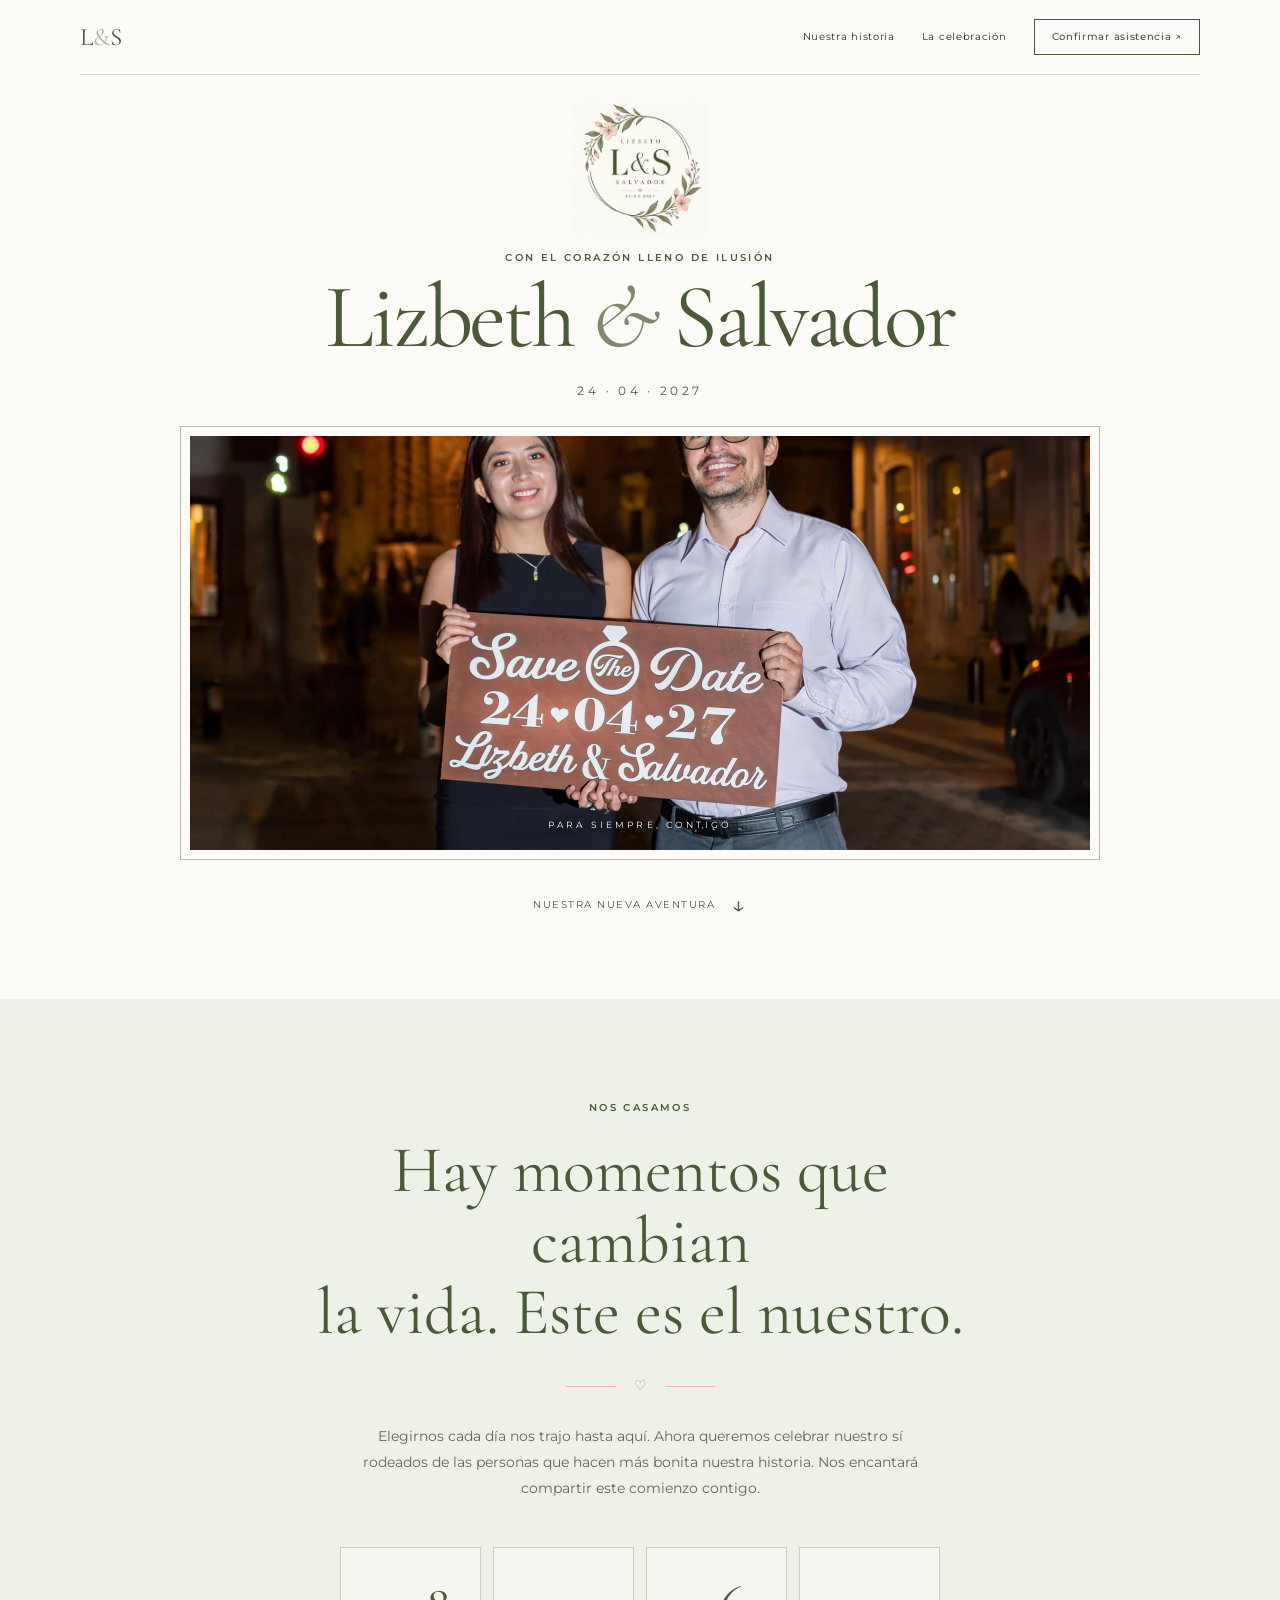
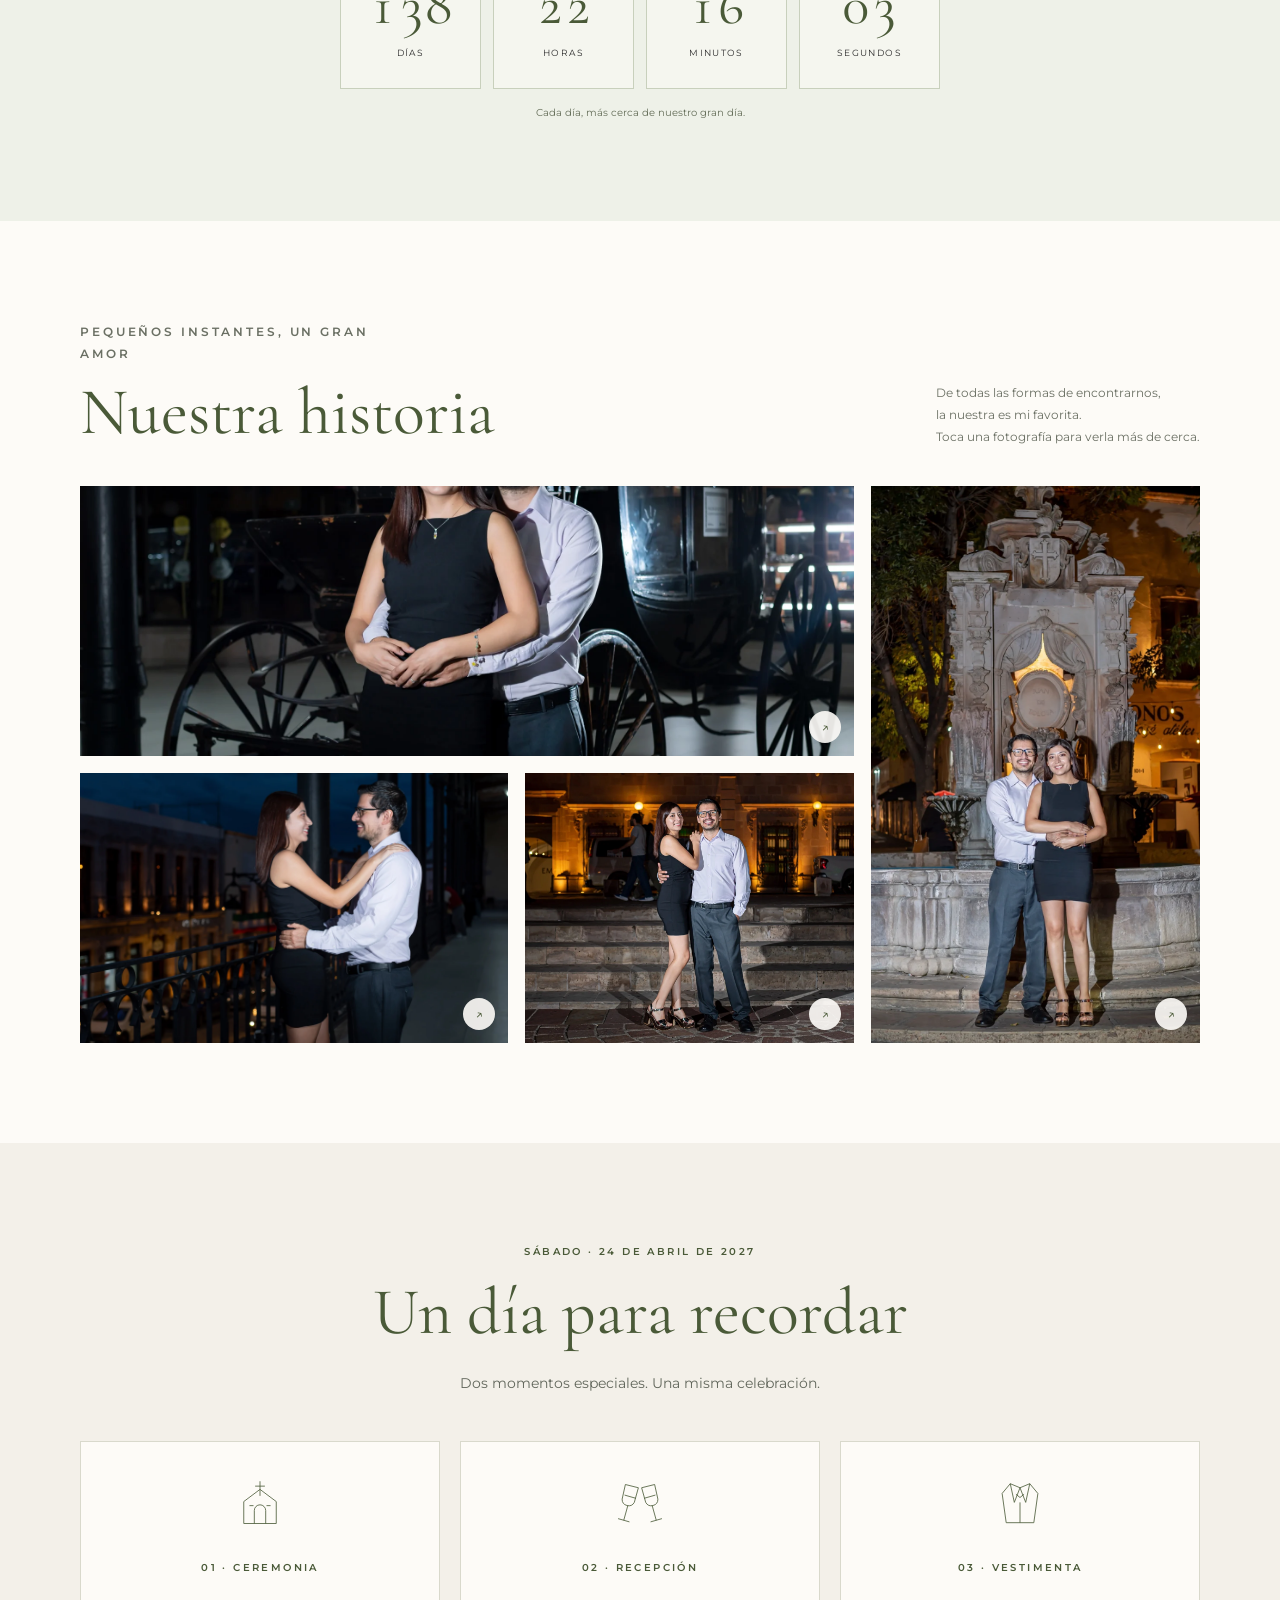
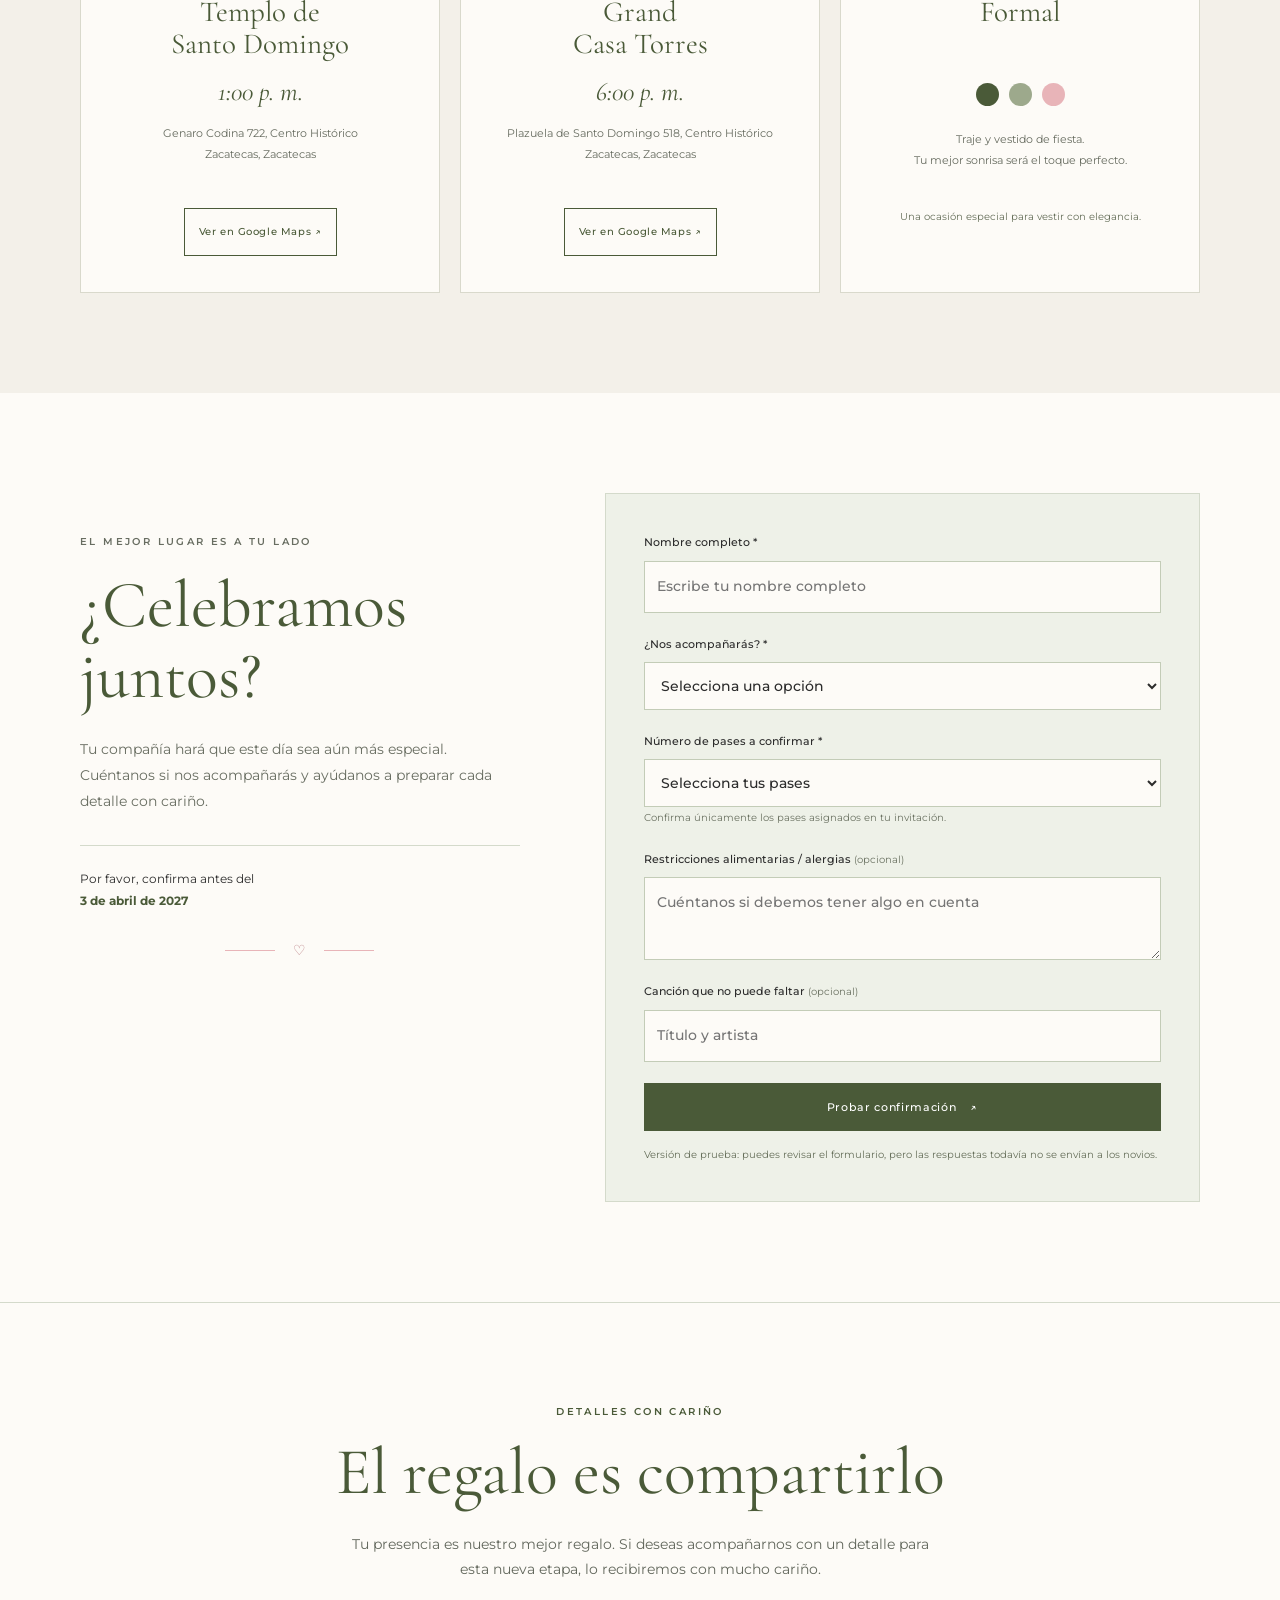
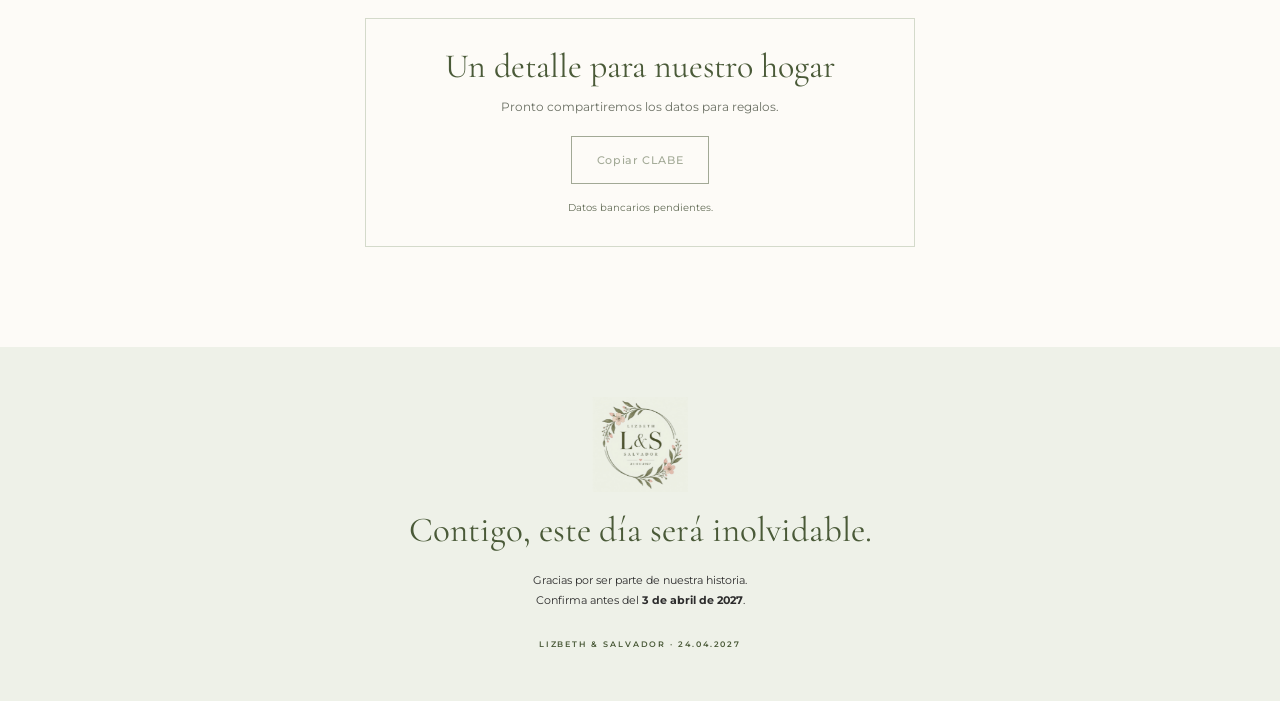
==== commit 06cd3666: "Build botanical wedding invitation with original photos and interactive RSVP preview" ====
--- a/preview/index.html
+++ b/preview/index.html
@@ -1,97 +1,43 @@
 <!doctype html>
 <html lang="es">
 <head>
-  <meta charset="utf-8">
-  <meta name="viewport" content="width=device-width,initial-scale=1,viewport-fit=cover">
-  <meta name="theme-color" content="#e5f0e5">
-  <meta name="description" content="Lizbeth y Salvador · 24 de abril de 2027 · Zacatecas. Acompáñanos a celebrar nuestra boda.">
-  <title>Lizbeth & Salvador · Nuestra boda</title>
-  <link rel="icon" type="image/jpeg" href="assets/logo-ls.jpeg">
-  <link rel="preconnect" href="https://fonts.googleapis.com">
-  <link rel="preconnect" href="https://fonts.gstatic.com" crossorigin>
-  <link href="https://fonts.googleapis.com/css2?family=Cormorant+Garamond:ital,wght@0,400;0,500;0,600;1,400;1,500&family=Montserrat:wght@400;500;600&family=Parisienne&display=swap" rel="stylesheet">
-  <style>
-    :root{--mint:#e5f0e5;--mint-light:#f2f8f1;--white:#fffefa;--pine:#294436;--pine-soft:#496657;--ink:#29392f;--muted:#596d5e;--line:#cbdcc9;--gold:#ad946c;--shadow:0 20px 55px rgba(31,66,46,.11)}
-    *{box-sizing:border-box}html{scroll-behavior:smooth}body{margin:0;background:#e9eee8;color:var(--ink);font:400 16px/1.65 Montserrat,Arial,sans-serif}body.lock{overflow:hidden}img{display:block;max-width:100%}a{color:inherit}button,input,select,textarea{font:inherit}button{cursor:pointer}a,button{-webkit-tap-highlight-color:transparent}a:focus-visible,button:focus-visible,input:focus-visible,select:focus-visible,textarea:focus-visible{outline:3px solid var(--gold);outline-offset:3px}
-    .shell{width:min(100%,1080px);margin:auto;background:var(--white);box-shadow:0 0 75px rgba(34,61,41,.13);overflow:hidden}.section{padding:88px clamp(24px,6vw,84px);text-align:center;position:relative}.mint{background:var(--mint-light)}.white{background:var(--white)}.eyebrow{margin:0 0 12px;text-transform:uppercase;letter-spacing:.19em;font-weight:600;font-size:.76rem;color:var(--pine-soft)}.script{font:400 clamp(3.3rem,9vw,5.8rem)/.98 Parisienne,cursive;color:var(--pine);margin:8px 0 24px}.serif{font:500 clamp(2.5rem,6vw,4rem)/1.05 'Cormorant Garamond',Georgia,serif;color:var(--pine);margin:7px 0 22px}.copy{max-width:590px;margin:0 auto;color:var(--muted);font-size:1.03rem;line-height:1.85}.divider{width:130px;height:auto;margin:0 auto 15px;opacity:.8}.button{display:inline-flex;align-items:center;justify-content:center;min-height:50px;padding:12px 26px;border:1px solid var(--pine);border-radius:999px;background:var(--pine);color:#fff;text-decoration:none;text-align:center;text-transform:uppercase;letter-spacing:.09em;font-size:.8rem;font-weight:600;transition:transform .2s,background .2s}.button:hover{background:#3b5a47;transform:translateY(-2px)}.button.outline{background:transparent;color:var(--pine)}.button.outline:hover{background:var(--mint)}
-    .intro{position:fixed;inset:0;z-index:30;display:grid;place-items:center;padding:18px;background:rgba(27,54,38,.78);backdrop-filter:blur(7px);transition:opacity .65s,visibility .65s}.intro.hide{opacity:0;visibility:hidden}.intro-card{width:min(100%,430px);padding:26px 26px 34px;background:var(--white);border:1px solid #d3dfd1;box-shadow:0 25px 100px #10241966;text-align:center}.intro-logo{width:140px;aspect-ratio:1;object-fit:contain;margin:0 auto 4px}.intro-envelope{width:220px;margin:0 auto 0;transition:transform .6s}.intro-seal{width:64px;margin:-63px auto 30px;position:relative;filter:drop-shadow(0 5px 5px #492e2633);transition:opacity .5s,transform .5s}.intro.opening .intro-envelope{transform:translateY(16px)}.intro.opening .intro-seal{opacity:0;transform:scale(1.4)}.intro-title{font:500 1.8rem/1.25 'Cormorant Garamond',Georgia,serif;margin:0 0 19px}.intro-date{margin:15px 0 0;color:var(--pine-soft);letter-spacing:.18em;font-size:.8rem}
-    .hero{display:grid;grid-template-columns:1fr 1fr;min-height:690px;background:var(--mint);text-align:center}.hero-copy{padding:70px 34px 62px;display:flex;flex-direction:column;align-items:center;justify-content:center}.hero-logo{width:170px;aspect-ratio:1;object-fit:contain;margin:0 auto 15px;mix-blend-mode:multiply}.hero h1{font:400 clamp(3.8rem,6vw,5.8rem)/.88 Parisienne,cursive;color:var(--pine);margin:8px 0 25px}.hero-date{font:500 clamp(1.6rem,3vw,2.2rem)/1.15 'Cormorant Garamond',Georgia,serif;letter-spacing:.035em;margin:0 0 12px}.hero-city{margin:0 0 28px;color:var(--pine-soft);font-size:.85rem;letter-spacing:.15em;text-transform:uppercase}.hero-photo{width:100%;height:100%;min-height:690px;object-fit:cover;object-position:center 55%}.countdown{display:flex;justify-content:center;gap:8px;margin-top:34px}.count{min-width:65px;padding:8px 7px;border-top:1px solid #a5bea8;border-bottom:1px solid #a5bea8}.count strong{display:block;color:var(--pine);font:500 2rem/1 'Cormorant Garamond',serif}.count span{display:block;margin-top:5px;font-size:.7rem;text-transform:uppercase;color:var(--muted)}
-    .welcome{padding-top:110px;padding-bottom:110px}.welcome .serif{max-width:790px;margin:8px auto 27px;font-style:italic}.wide-photo{width:100%;height:min(62vw,610px);min-height:330px;object-fit:cover;object-position:center 50%}.photo-caption{padding:33px 20px;background:var(--mint);text-align:center;font:italic 500 1.7rem/1.2 'Cormorant Garamond',serif;color:var(--pine)}
-    .event-grid{display:grid;grid-template-columns:repeat(2,1fr);gap:18px;margin-top:42px;text-align:left}.event-card{background:#fff;border:1px solid var(--line);padding:35px clamp(22px,3vw,40px);box-shadow:var(--shadow)}.event-card .eyebrow{margin-bottom:10px}.event-card h3{font:500 2.3rem/1.08 'Cormorant Garamond',serif;color:var(--pine);margin:0 0 15px}.event-card time{font-weight:600;color:var(--pine);display:block;margin-bottom:13px}.event-card address{font-size:.93rem;line-height:1.7;font-style:normal;color:var(--muted);min-height:72px}.event-card .button{margin-top:23px}.dress-code{max-width:550px;margin:45px auto 0;padding:26px 28px;border-block:1px solid var(--line)}.dress-code strong{font:500 2rem 'Cormorant Garamond',serif;color:var(--pine)}.dress-code p{margin:3px 0 0;color:var(--muted)}
-    .pass{background:var(--mint);text-align:center}.pass-card{max-width:480px;margin:25px auto 0;padding:28px;background:var(--white);border:1px solid var(--line);box-shadow:var(--shadow)}.pass-name{font:500 2rem/1.1 'Cormorant Garamond',serif;color:var(--pine);margin:3px 0 10px;overflow-wrap:anywhere}.pass-count{margin:0;color:var(--pine-soft)}.pass-count strong{font-size:1.2rem}.pass-note{max-width:350px;margin:13px auto 0;font-size:.86rem;color:var(--muted)}
-    .gallery{display:grid;grid-template-columns:1.15fr 1fr 1fr;gap:10px;margin-top:39px}.gallery img{width:100%;height:340px;object-fit:cover}.gallery img:first-child{object-position:center 45%}.gallery img:last-child{object-position:center}.gift-copy .copy{max-width:610px;margin-bottom:14px}.gift-note{font-size:.87rem;color:var(--muted)}
-    .rsvp{background:var(--mint-light)}.rsvp-form{max-width:580px;margin:36px auto 0;padding:35px;text-align:left;background:var(--white);border:1px solid var(--line);box-shadow:var(--shadow)}.field{display:block;margin:0 0 18px;font-size:.92rem;font-weight:600;color:var(--pine)}.field input,.field select,.field textarea{display:block;width:100%;min-height:48px;margin-top:6px;padding:10px 12px;border:1px solid #a9beab;border-radius:4px;background:#fff;color:var(--ink);font-size:1rem;font-weight:400}.field textarea{min-height:95px;resize:vertical}.assigned{background:var(--mint-light);border:1px solid var(--line);padding:13px 15px;margin-top:6px;font-weight:500;color:var(--pine)}.field-help{display:block;font-size:.79rem;font-weight:400;color:var(--muted);margin:5px 0 0}.rsvp-form .button{width:100%;margin-top:8px}.form-status{min-height:2em;margin:16px 0 0;text-align:center;color:var(--pine);font-size:.89rem;font-weight:500}.closing{background:var(--mint);padding-block:74px}.closing-logo{width:165px;margin:0 auto 12px;mix-blend-mode:multiply}.closing .serif{font-style:italic;margin-bottom:18px}.closing p:last-child{font-size:.9rem;color:var(--pine-soft)}
-    .reveal{opacity:0;transform:translateY(18px);transition:opacity .7s,transform .7s}.reveal.show{opacity:1;transform:none}.hidden{display:none!important}
-    @media(max-width:760px){.hero{grid-template-columns:1fr;min-height:0}.hero-copy{padding:55px 24px 53px;order:2}.hero-photo{height:400px;min-height:0;order:1;object-position:center 45%}.hero-logo{width:140px}.hero h1{font-size:4.5rem}.section{padding:70px 23px}.welcome{padding-block:90px}.event-grid{grid-template-columns:1fr}.event-card address{min-height:0}.gallery{grid-template-columns:1fr 1fr}.gallery img{height:230px}.gallery img:first-child{grid-column:span 2;height:360px}.rsvp-form{padding:25px 21px}}
-    @media(max-width:390px){.hero-photo{height:340px}.hero h1{font-size:3.8rem}.count{min-width:57px}.intro-logo{width:120px}.intro-envelope{width:195px}.gallery img{height:175px}.gallery img:first-child{height:300px}}
-    @media(prefers-reduced-motion:reduce){html{scroll-behavior:auto}.intro,.intro-envelope,.intro-seal,.reveal,.button{transition:none}.reveal{opacity:1;transform:none}}
-  </style>
+<meta charset="utf-8"><meta name="viewport" content="width=device-width, initial-scale=1">
+<title>Lizbeth & Salvador · 24 de abril de 2027</title>
+<meta name="description" content="Una vida juntos comienza aquí. Celebra la boda de Lizbeth y Salvador el 24 de abril de 2027.">
+<meta name="theme-color" content="#FDFBF7"><meta property="og:title" content="Lizbeth & Salvador · Nuestra boda"><meta property="og:description" content="24 de abril de 2027 · Contamos contigo para escribir este nuevo capítulo."><meta property="og:image" content="https://solopezz.github.io/testboda/preview/photos/hero.webp">
+<link rel="preconnect" href="https://fonts.googleapis.com"><link rel="preconnect" href="https://fonts.gstatic.com" crossorigin><link href="https://fonts.googleapis.com/css2?family=Cormorant+Garamond:ital,wght@0,400;0,500;0,600;1,400;1,500&family=Montserrat:wght@400;500;600&display=swap" rel="stylesheet">
+<style>
+:root{--ivory:#FDFBF7;--olive:#4A5A38;--pink:#E8B4B8;--ink:#2C2C2C;--sage:#eef1e8;--line:#d4dacb;--serif:'Cormorant Garamond',Georgia,serif;--sans:Montserrat,Arial,sans-serif}*{box-sizing:border-box}html{scroll-behavior:smooth;scroll-padding-top:80px}body{margin:0;background:var(--ivory);color:var(--ink);font:14px/1.85 var(--sans)}body:has(dialog[open]){overflow:hidden}button,input,select,textarea{font:inherit}button,a,input,select,textarea{-webkit-tap-highlight-color:transparent}button,a{touch-action:manipulation}a{color:inherit}button{cursor:pointer}button:disabled{opacity:.5;cursor:not-allowed}a:focus-visible,button:focus-visible,input:focus-visible,select:focus-visible,textarea:focus-visible{outline:3px solid #ac727a;outline-offset:5px}img{max-width:100%;display:block}h1,h2,h3,p{margin:0}h1,h2,h3{font-family:var(--serif);font-weight:400;color:var(--olive);line-height:1.08}h2{font-size:clamp(42px,6vw,66px)}h3{font-size:34px}.eyebrow{font-size:10px;font-weight:600;letter-spacing:.24em;text-transform:uppercase;color:var(--olive)}.wrap{width:min(1120px,calc(100% - 40px));margin:auto}.section{padding:100px 0}.center{text-align:center}.lead{max-width:590px;margin:23px auto 0;color:#62675c}.rule{display:flex;gap:18px;align-items:center;justify-content:center;color:#bb8086;margin:25px auto}.rule:before,.rule:after{content:'';width:50px;height:1px;background:var(--pink)}.btn{display:inline-flex;justify-content:center;align-items:center;gap:14px;min-height:48px;padding:12px 25px;border:1px solid var(--olive);background:var(--olive);color:white;text-decoration:none;font-size:11px;font-weight:500;letter-spacing:.06em;transition:background .2s,transform .2s}.btn:hover{background:#344327;transform:translateY(-2px)}.btn.outline{background:transparent;color:var(--olive)}.btn.outline:hover{background:var(--sage)}nav{display:flex;justify-content:space-between;align-items:center;padding:19px 0;border-bottom:1px solid var(--line)}.brand{font:25px var(--serif);color:var(--olive);text-decoration:none}.navlinks{display:flex;gap:27px;align-items:center}.navlinks a{font-size:10px;text-decoration:none;letter-spacing:.07em}.navlinks .btn{min-height:36px;padding:7px 17px}.hero{min-height:100svh;padding-bottom:28px;text-align:center}.crest{width:138px;height:138px;object-fit:contain;margin:24px auto 12px;mix-blend-mode:multiply}.hero h1{font-size:clamp(49px,8vw,91px);letter-spacing:-.035em}.hero h1 em{font-weight:400;color:#7d8a6d}.date{font-size:12px;letter-spacing:.28em;color:var(--olive);margin:14px 0 24px}.hero-frame{position:relative;padding:9px;border:1px solid #b4bfa5;max-width:920px;margin:auto}.hero-frame:after{content:'PARA SIEMPRE, CONTIGO';position:absolute;bottom:25px;left:0;right:0;color:white;font-size:9px;letter-spacing:.35em;text-shadow:0 1px 7px black}.hero-photo{width:100%;height:clamp(300px,46vh,480px);object-fit:cover;object-position:50% 41%}.down{display:inline-flex;align-items:center;gap:16px;margin-top:23px;font-size:10px;letter-spacing:.15em;text-decoration:none;color:var(--olive)}.down span{font-size:24px}.intro{background:var(--sage);position:relative}.intro h2{max-width:690px;margin:17px auto 0}.countdown{display:grid;grid-template-columns:repeat(4,1fr);gap:12px;width:min(600px,100%);margin:45px auto 0}.time{padding:23px 4px;border:1px solid #c8d0bc;background:#fdfbf780}.time strong{display:block;font:clamp(34px,6vw,56px) var(--serif);color:var(--olive);font-variant-numeric:tabular-nums}.time span{font-size:9px;letter-spacing:.15em;text-transform:uppercase}.section-top{display:flex;justify-content:space-between;align-items:end;gap:25px;margin-bottom:38px}.section-top h2{margin-top:12px}.section-top p{max-width:330px;color:#6b7064;font-size:12px}.gallery{display:grid;grid-template-columns:1.3fr 1fr 1fr;gap:17px}.photo{padding:0;border:0;background:var(--sage);position:relative;overflow:hidden}.photo:first-child{grid-column:1/3}.photo:nth-child(2){grid-column:3;grid-row:1/3}.photo img{width:100%;height:270px;object-fit:cover;transition:transform .6s}.photo:nth-child(2) img{height:100%}.photo:hover img{transform:scale(1.035)}.photo:after{content:'↗';position:absolute;right:13px;bottom:13px;width:32px;height:32px;background:#fdfbf7e8;color:var(--olive);border-radius:50%;line-height:32px}.photo:nth-child(4) img{object-position:center 45%}.details{background:#f3f0e9}.cards{display:grid;grid-template-columns:repeat(3,1fr);gap:20px;margin-top:44px}.card{border:1px solid #d9d9cc;padding:36px 24px;background:var(--ivory);text-align:center;transition:transform .25s}.card:hover{transform:translateY(-5px)}.icon{width:52px;height:52px;stroke:var(--olive);stroke-width:1;fill:none;margin:0 auto 20px}.card .eyebrow{margin-bottom:19px}.card h3{font-size:29px;min-height:64px}.card .hour{font:italic 26px var(--serif);color:var(--olive);margin:16px 0}.address{font-size:11px;min-height:64px;color:#666b5f}.card .btn{margin-top:21px;font-size:10px;padding:10px 14px}.swatches{display:flex;justify-content:center;gap:10px;margin:23px 0}.swatches i{width:23px;height:23px;border-radius:50%;background:var(--olive)}.swatches i:nth-child(2){background:#9da98c}.swatches i:nth-child(3){background:var(--pink)}.rsvp-layout{display:grid;grid-template-columns:.85fr 1.15fr;gap:85px;align-items:start}.rsvp-copy{padding-top:40px}.rsvp-copy h2{margin:18px 0 25px}.rsvp-copy p{color:#686d61}.deadline{border-top:1px solid var(--line);margin-top:30px;padding-top:22px;font-size:12px}.deadline strong{display:block;color:var(--olive)}form{padding:38px;background:var(--sage);border:1px solid var(--line)}.field{display:block;margin-bottom:21px}label,.field legend{font-size:11px;font-weight:500}input,select,textarea{display:block;width:100%;border:1px solid #c3ccb7;border-radius:0;background:var(--ivory);padding:12px;color:var(--ink);font-size:14px;margin-top:8px;min-height:48px}textarea{resize:vertical;min-height:83px}.optional{font-weight:400;color:#6b7262;font-size:10px}form .btn{width:100%}.notice{font-size:10px;color:#656e59;margin-top:15px;line-height:1.7}.error{color:#a13239;font-size:12px;margin:12px 0}.gifts{border-top:1px solid var(--line)}.gift-box{max-width:550px;margin:35px auto 0;padding:30px;border:1px solid var(--line)}.gift-box dl{display:grid;grid-template-columns:1fr 1fr;text-align:left;gap:12px;font-size:12px}.gift-box dd{margin:0;text-align:right;overflow-wrap:anywhere}.gift-box .btn{margin-top:18px}.gift-box .pending{font-size:12px;color:#6b7064;margin-top:10px}footer{padding:50px 20px;background:var(--sage);text-align:center}footer .crest{width:95px;height:95px;margin:0 auto 20px}footer h2{font-size:35px}footer p{font-size:11px;margin-top:20px}footer .eyebrow{margin-top:26px;font-size:8px}dialog{border:1px solid var(--line);padding:0;background:var(--ivory);color:var(--ink);max-width:calc(100% - 32px);max-height:90svh}dialog::backdrop{background:#1c211bd9;backdrop-filter:blur(5px)}.close{position:absolute;top:12px;right:12px;z-index:2;border:0;background:var(--ivory);color:var(--olive);width:44px;height:44px;font-size:25px}.lightbox{width:min(1000px,calc(100% - 32px));background:#171b15}.lightbox img{width:100%;height:72svh;object-fit:contain}.lightbox-bar{display:flex;justify-content:space-between;align-items:center;padding:8px 18px;color:var(--ivory);font-size:11px}.lightbox-bar button{background:transparent;color:white;border:1px solid #858c7c;width:44px;height:44px;font-size:23px}.confirmation{width:510px;text-align:center;padding:65px 35px 35px}.confirmation h2{font-size:43px;margin-bottom:22px}.confirmation p{font-size:13px;white-space:pre-line}.confirmation .btn{margin-top:25px}.toast{position:fixed;bottom:25px;left:50%;transform:translateX(-50%);padding:13px 24px;background:var(--olive);color:white;z-index:10;font-size:12px;box-shadow:0 6px 30px #0002}[hidden]{display:none!important}.reveal{transition:opacity .7s,transform .7s}.reveal.waiting{opacity:0;transform:translateY(24px)}.skip{position:absolute;top:-70px;padding:10px;background:white;z-index:20}.skip:focus{top:5px}
+@media(max-width:760px){.section{padding:70px 0}.navlinks{gap:15px}.navlinks a:not(.btn){display:none}.crest{width:115px;height:115px}.hero h1{font-size:58px}.hero-photo{height:360px}.section-top{display:block}.section-top p{margin-top:20px;max-width:100%}.gallery{grid-template-columns:1fr 1fr;gap:10px}.photo:first-child{grid-column:1/3}.photo:nth-child(2){grid-column:1;grid-row:2/4}.photo img{height:200px}.photo:first-child img{height:250px}.cards{grid-template-columns:1fr}.card h3,.address{min-height:0}.card{padding:30px}.rsvp-layout{grid-template-columns:1fr;gap:30px}.rsvp-copy{padding:0}.rsvp-copy h2{max-width:420px}form{padding:25px}.hero-frame{padding:6px}.countdown{gap:7px}.time{padding:18px 3px}.time span{font-size:8px}.hero h1 em{display:inline}.hero-photo{object-position:50% 45%}.gift-box{padding:24px}}@media(max-width:380px){.hero h1{font-size:48px}.wrap{width:calc(100% - 28px)}.hero-photo{height:300px}.photo img{height:170px}}@media(prefers-reduced-motion:reduce){html{scroll-behavior:auto}*,*:before,*:after{animation:none!important;transition:none!important}.reveal.waiting{opacity:1;transform:none}}
+</style>
 </head>
 <body>
-  <div class="intro" id="intro" role="dialog" aria-modal="true" aria-labelledby="introTitle">
-    <div class="intro-card">
-      <img class="intro-logo" src="assets/logo-ls.jpeg" alt="Monograma floral L y S">
-      <img class="intro-envelope" src="assets/envelope-premium.svg" alt="">
-      <img class="intro-seal" src="assets/wax-seal.svg" alt="">
-      <p class="intro-title" id="introTitle">Hay una historia que queremos celebrar contigo.</p>
-      <button class="button" id="openInvite" type="button">Abrir invitación</button>
-      <p class="intro-date">24 · 04 · 2027</p>
-    </div>
-  </div>
-  <main class="shell" id="main">
-    <header class="hero">
-      <div class="hero-copy">
-        <img class="hero-logo" src="assets/logo-ls.jpeg" alt="Lizbeth y Salvador, 24 de abril de 2027">
-        <p class="eyebrow">Nuestra boda</p>
-        <h1>Lizbeth<br>&amp; Salvador</h1>
-        <p class="hero-date">Sábado 24 de abril de 2027</p>
-        <p class="hero-city">Zacatecas, México</p>
-        <a class="button" href="#rsvp">Confirmar asistencia</a>
-        <div class="countdown" aria-label="Cuenta regresiva para la boda"><div class="count"><strong id="days">00</strong><span>Días</span></div><div class="count"><strong id="hours">00</strong><span>Horas</span></div><div class="count"><strong id="minutes">00</strong><span>Minutos</span></div><div class="count"><strong id="seconds">00</strong><span>Segundos</span></div></div>
-      </div>
-      <img class="hero-photo" src="photos/fuente.webp" alt="Lizbeth y Salvador frente a la fuente en Zacatecas" fetchpriority="high">
-    </header>
-    <section class="section white welcome reveal">
-      <img class="divider" src="assets/olive-divider.svg" alt="">
-      <p class="eyebrow">Una nueva etapa</p>
-      <h2 class="serif">Nos elegimos para compartir la vida, y queremos celebrar el comienzo de esta etapa contigo.</h2>
-      <p class="copy">El 24 de abril nos reuniremos en Zacatecas para un día lleno de amor, alegría y personas que forman parte de nuestra historia. Nos hará muy felices verte ahí.</p>
-    </section>
-    <img class="wide-photo" src="photos/portada.webp" alt="Lizbeth y Salvador muestran el letrero con la fecha de su boda" loading="lazy">
-    <div class="photo-caption">Contigo, este día será aún más especial.</div>
-    <section class="section mint reveal" id="detalles">
-      <img class="divider" src="assets/olive-divider.svg" alt="">
-      <p class="eyebrow">Los detalles</p>
-      <h2 class="script">Dónde nos vemos</h2>
-      <div class="event-grid">
-        <article class="event-card"><p class="eyebrow">Ceremonia religiosa</p><h3>Templo de Santo Domingo</h3><time datetime="2027-04-24T13:00:00-06:00">Sábado 24 de abril · 1:00 p. m.</time><address>Genaro Codina 722, Centro Histórico<br>Zacatecas, Zacatecas</address><a class="button outline" href="https://www.google.com/maps/search/?api=1&amp;query=Templo%20de%20Santo%20Domingo%20Genaro%20Codina%20722%20Zacatecas" target="_blank" rel="noopener">Ver ubicación</a></article>
-        <article class="event-card"><p class="eyebrow">Recepción</p><h3>Grand Casa Torres</h3><time datetime="2027-04-24T18:00:00-06:00">Sábado 24 de abril · 6:00 p. m.</time><address>Plazuela de Santo Domingo 518, Centro Histórico<br>Zacatecas, Zacatecas</address><a class="button outline" href="https://www.google.com/maps/search/?api=1&amp;query=Grand%20Casa%20Torres%20Plazuela%20de%20Santo%20Domingo%20518%20Zacatecas" target="_blank" rel="noopener">Ver ubicación</a></article>
-      </div>
-      <div class="dress-code"><p class="eyebrow">Código de vestimenta</p><strong>Formal</strong><p>Nos encantará celebrar contigo en atuendo formal.</p></div>
-    </section>
-    <section class="section pass reveal" id="pase"><p class="eyebrow">Invitación personalizada</p><h2 class="serif">Tu lugar está reservado</h2><div class="pass-card"><p class="eyebrow">Pase para</p><p class="pass-name" id="guestName">Invitado especial</p><p class="pass-count">Pases asignados: <strong id="passDisplay">Por definir</strong></p><p class="pass-note" id="passNote">Al abrir tu enlace personalizado aparecerán aquí tu nombre y tus pases.</p></div></section>
-    <section class="section white reveal"><p class="eyebrow">Momentos nuestros</p><h2 class="script">Juntos en Zacatecas</h2><div class="gallery"><img src="photos/balcon.webp" alt="Lizbeth y Salvador en el balcón" loading="lazy"><img src="photos/carruaje.webp" alt="Lizbeth y Salvador frente al carruaje" loading="lazy"><img src="photos/escaleras.webp" alt="Lizbeth y Salvador en las escaleras" loading="lazy"><img src="photos/mirada.webp" alt="Lizbeth y Salvador se miran" loading="lazy"></div></section>
-    <section class="section mint gift-copy reveal"><img class="divider" src="assets/olive-divider.svg" alt=""><p class="eyebrow">Mesa de regalos</p><h2 class="script">Con cariño</h2><p class="copy">Tu presencia es nuestro mejor regalo. Si deseas obsequiarnos algo, tendremos una mesa de regalos en Liverpool; también puedes elegir libremente el detalle que prefieras.</p><p class="gift-note">Compartiremos el enlace de Liverpool próximamente.</p></section>
-    <section class="section rsvp reveal" id="rsvp"><img class="divider" src="assets/olive-divider.svg" alt=""><p class="eyebrow">Confirmación de asistencia</p><h2 class="script">¿Nos acompañas?</h2><p class="copy">Ayúdanos a preparar cada detalle. Confirma tu asistencia a más tardar el <strong>3 de abril de 2027</strong>.</p>
-      <form class="rsvp-form" id="rsvpForm">
-        <label class="field">1. ¿Cuál es tu nombre completo?<input id="rsvpName" name="nombre" autocomplete="name" maxlength="100" required></label>
-        <label class="field">2. ¿Nos acompañarás?<select id="attendance" name="asistencia" required><option value="">Selecciona una opción</option><option value="si">Sí, asistiré</option><option value="no">No podré asistir</option></select></label>
-        <div class="field">3. ¿Cuántos pases tienes asignados?<div class="assigned" id="assignedField" aria-live="polite">Abre tu enlace personalizado</div><span class="field-help">Los pases aparecen en el enlace que te enviamos.</span></div>
-        <label class="field" id="peopleField">4. ¿Cuántas personas asistirán?<select id="people" name="personas"><option value="">Selecciona una opción</option><option value="1">1 persona</option><option value="2">2 personas</option></select></label>
-        <label class="field" id="dietField">5. ¿Hay alergias o restricciones alimentarias?<textarea name="restricciones" maxlength="400" placeholder="Escribe “Ninguna” si no aplica"></textarea></label>
-        <button class="button" type="submit">Revisar mi respuesta</button><p class="form-status" id="formStatus" role="status" aria-live="polite"></p>
-      </form>
-    </section>
-    <footer class="section closing"><img class="closing-logo" src="assets/logo-ls.jpeg" alt="Monograma floral de Lizbeth y Salvador"><h2 class="serif">Gracias por ser parte de nuestra historia.</h2><p>Con cariño, Lizbeth y Salvador · 24 de abril de 2027</p></footer>
-  </main>
-  <script>
-    const intro=document.getElementById('intro');document.body.classList.add('lock');document.getElementById('openInvite').addEventListener('click',()=>{intro.classList.add('opening');setTimeout(()=>{intro.classList.add('hide');intro.setAttribute('aria-hidden','true');document.body.classList.remove('lock');document.querySelector('.hero a').focus()},480)});
-    const target=Date.parse('2027-04-24T13:00:00-06:00');function tick(){let rest=Math.max(0,target-Date.now());for(const [id,unit] of [['days',86400000],['hours',3600000],['minutes',60000],['seconds',1000]]){const n=Math.floor(rest/unit);document.getElementById(id).textContent=String(n).padStart(2,'0');rest-=n*unit}}tick();setInterval(tick,1000);
-    if('IntersectionObserver' in window){const observer=new IntersectionObserver(entries=>entries.forEach(e=>{if(e.isIntersecting){e.target.classList.add('show');observer.unobserve(e.target)}}),{threshold:.08});document.querySelectorAll('.reveal').forEach(e=>observer.observe(e))}else document.querySelectorAll('.reveal').forEach(e=>e.classList.add('show'));
-    const q=new URLSearchParams(location.search),guest=(q.get('nombre')||'').trim().slice(0,100),passes=Number(q.get('pases')),hasPass=guest&&Number.isInteger(passes)&&passes>=1&&passes<=2;
-    if(hasPass){document.getElementById('guestName').textContent=guest;document.getElementById('passDisplay').textContent=passes;document.getElementById('passNote').textContent='Este pase es válido para el número de personas indicado.';document.getElementById('assignedField').textContent=`${passes} ${passes===1?'pase':'pases'}`;document.getElementById('rsvpName').value=guest;if(passes===1)document.querySelector('#people option[value="2"]').remove()}
-    const attendance=document.getElementById('attendance'),peopleField=document.getElementById('peopleField'),dietField=document.getElementById('dietField'),people=document.getElementById('people');attendance.addEventListener('change',()=>{const no=attendance.value==='no';peopleField.classList.toggle('hidden',no);dietField.classList.toggle('hidden',no);people.required=!no;if(no)people.value='' });
-    document.getElementById('rsvpForm').addEventListener('submit',e=>{e.preventDefault();const data=new FormData(e.currentTarget),yes=data.get('asistencia')==='si',count=yes?Number(data.get('personas')):0,status=document.getElementById('formStatus');if(yes&&(!count||count>(hasPass?passes:2))){status.textContent='Elige cuántas personas asistirán, sin exceder tus pases.';people.focus();return}status.textContent=`Vista de prueba: ${yes?`${count} ${count===1?'persona':'personas'} por confirmar`:'inasistencia por confirmar'}. Tu respuesta aún no se envía; falta conectar el registro de RSVP.`});
-  </script>
-</body>
-</html>
+<a class="skip" href="#contenido">Saltar al contenido</a>
+<header class="wrap"><nav aria-label="Navegación principal"><a class="brand" href="#inicio" aria-label="Lizbeth y Salvador, inicio">L<span style="color:#aab39d">&</span>S</a><div class="navlinks"><a href="#historia">Nuestra historia</a><a href="#detalles">La celebración</a><a class="btn outline" href="#rsvp">Confirmar asistencia ↗</a></div></nav></header>
+<main id="contenido">
+<section class="hero wrap" id="inicio"><img class="crest" src="photos/monograma.webp" alt="Monograma botánico de Lizbeth y Salvador" width="1254" height="1254"><p class="eyebrow">Con el corazón lleno de ilusión</p><h1>Lizbeth <em>&</em> Salvador</h1><p class="date">24 · 04 · 2027</p><div class="hero-frame"><img class="hero-photo" src="photos/hero.webp" alt="Lizbeth y Salvador sosteniendo su letrero Save the Date, 24 de abril de 2027" fetchpriority="high" width="1800" height="1200"></div><a class="down" href="#celebramos">NUESTRA NUEVA AVENTURA <span aria-hidden="true">↓</span></a></section>
+<section class="intro section center" id="celebramos"><div class="wrap reveal"><p class="eyebrow">Nos casamos</p><h2>Hay momentos que cambian<br>la vida. Este es el nuestro.</h2><div class="rule" aria-hidden="true">♡</div><p class="lead">Elegirnos cada día nos trajo hasta aquí. Ahora queremos celebrar nuestro sí rodeados de las personas que hacen más bonita nuestra historia. Nos encantará compartir este comienzo contigo.</p><div class="countdown" role="timer" aria-label="Tiempo restante para el 24 de abril de 2027"><div class="time"><strong id="days">—</strong><span>Días</span></div><div class="time"><strong id="hours">—</strong><span>Horas</span></div><div class="time"><strong id="minutes">—</strong><span>Minutos</span></div><div class="time"><strong id="seconds">—</strong><span>Segundos</span></div></div><p id="countMessage" class="notice">Cada día, más cerca de nuestro gran día.</p></div></section>
+<section class="section wrap reveal" id="historia"><div class="section-top"><div><p class="eyebrow">Pequeños instantes, un gran amor</p><h2>Nuestra historia</h2></div><p>De todas las formas de encontrarnos,<br>la nuestra es mi favorita.<br>Toca una fotografía para verla más de cerca.</p></div><div class="gallery"><button class="photo" data-photo="0" aria-label="Ampliar fotografía frente al carruaje"><img src="photos/carruaje.webp" alt="Juntos frente a un carruaje clásico" loading="lazy" width="1800" height="1200"></button><button class="photo" data-photo="1" aria-label="Ampliar fotografía en la fuente"><img src="photos/fuente.webp" alt="Un abrazo frente a la fuente de piedra" loading="lazy" width="1024" height="1536"></button><button class="photo" data-photo="2" aria-label="Ampliar fotografía en el balcón"><img src="photos/balcon.webp" alt="Lizbeth y Salvador mirándose en el balcón" loading="lazy" width="1800" height="1200"></button><button class="photo" data-photo="3" aria-label="Ampliar fotografía en la escalinata"><img src="photos/escalinata.webp" alt="La pareja en la escalinata iluminada" loading="lazy" width="1536" height="1024"></button></div></section>
+<section class="section details" id="detalles"><div class="wrap reveal"><div class="center"><p class="eyebrow">Sábado · 24 de abril de 2027</p><h2 style="margin-top:15px">Un día para recordar</h2><p class="lead">Dos momentos especiales. Una misma celebración.</p></div><div class="cards"><article class="card"><svg class="icon" viewBox="0 0 64 64" aria-hidden="true"><path d="M12 56V29l20-15 20 15v27H12ZM25 56V40a7 7 0 0 1 14 0v16M32 4v18M26 10h12M19 34h5m16 0h5"/></svg><p class="eyebrow">01 · Ceremonia</p><h3>Templo de<br>Santo Domingo</h3><p class="hour">1:00 p. m.</p><p class="address">Genaro Codina 722, Centro Histórico<br>Zacatecas, Zacatecas</p><a class="btn outline" href="https://www.google.com/maps/search/?api=1&query=Templo+de+Santo+Domingo+Genaro+Codina+722+Zacatecas" target="_blank" rel="noopener noreferrer">Ver en Google Maps ↗</a></article><article class="card"><svg class="icon" viewBox="0 0 64 64" aria-hidden="true"><path d="m14 8 16 4-5 18a8 8 0 0 1-15-4L14 8Zm-1 13 14 4M17 34l-5 18m-7-2 14 4M50 8l-16 4 5 18a8 8 0 0 0 15-4L50 8Zm1 13-14 4m10 9 5 18m7-2-14 4"/></svg><p class="eyebrow">02 · Recepción</p><h3>Grand<br>Casa Torres</h3><p class="hour">6:00 p. m.</p><p class="address">Plazuela de Santo Domingo 518, Centro Histórico<br>Zacatecas, Zacatecas</p><a class="btn outline" href="https://www.google.com/maps/search/?api=1&query=Grand+Casa+Torres+Plazuela+Santo+Domingo+518+Zacatecas" target="_blank" rel="noopener noreferrer">Ver en Google Maps ↗</a></article><article class="card"><svg class="icon" viewBox="0 0 64 64" aria-hidden="true"><path d="m20 7 12 5 12-5 10 12-5 36H15L10 19 20 7Zm0 0 5 23 7-18 7 18 5-23M32 30v25m-5-35 5 4 5-4"/></svg><p class="eyebrow">03 · Vestimenta</p><h3>Formal</h3><div class="swatches" aria-hidden="true"><i></i><i></i><i></i></div><p class="address">Traje y vestido de fiesta.<br>Tu mejor sonrisa será el toque perfecto.</p><p class="notice">Una ocasión especial para vestir con elegancia.</p></article></div></div></section>
+<section class="section wrap reveal" id="rsvp"><div class="rsvp-layout"><div class="rsvp-copy"><p class="eyebrow">El mejor lugar es a tu lado</p><h2>¿Celebramos<br>juntos?</h2><p>Tu compañía hará que este día sea aún más especial. Cuéntanos si nos acompañarás y ayúdanos a preparar cada detalle con cariño.</p><div class="deadline">Por favor, confirma antes del<strong>3 de abril de 2027</strong></div><div class="rule" aria-hidden="true">♡</div></div><form id="rsvpForm"><label class="field">Nombre completo *<input name="name" autocomplete="name" required maxlength="120" placeholder="Escribe tu nombre completo"></label><label class="field">¿Nos acompañarás? *<select name="attendance" required><option value="">Selecciona una opción</option><option value="yes">¡Sí, con mucho gusto!</option><option value="no">Lo siento, no podré asistir</option></select></label><div id="attendingFields"><label class="field">Número de pases a confirmar *<select name="passes" required><option value="">Selecciona tus pases</option><option value="1">1 pase</option><option value="2">2 pases</option><option value="3">3 pases</option><option value="4">4 pases</option></select><span class="optional">Confirma únicamente los pases asignados en tu invitación.</span></label><label class="field">Restricciones alimentarias / alergias <span class="optional">(opcional)</span><textarea name="diet" maxlength="600" placeholder="Cuéntanos si debemos tener algo en cuenta"></textarea></label><label class="field">Canción que no puede faltar <span class="optional">(opcional)</span><input name="song" maxlength="200" placeholder="Título y artista"></label></div><p id="formError" class="error" role="alert" hidden></p><button class="btn" id="submitButton" type="submit">Probar confirmación <span aria-hidden="true">↗</span></button><p class="notice" id="rsvpNotice">Versión de prueba: puedes revisar el formulario, pero las respuestas todavía no se envían a los novios.</p></form></div></section>
+<section class="gifts section center"><div class="wrap reveal"><p class="eyebrow">Detalles con cariño</p><h2 style="margin-top:16px">El regalo es compartirlo</h2><p class="lead">Tu presencia es nuestro mejor regalo. Si deseas acompañarnos con un detalle para esta nueva etapa, lo recibiremos con mucho cariño.</p><div class="gift-box"><h3>Un detalle para nuestro hogar</h3><p class="pending" id="bankPending">Pronto compartiremos los datos para regalos.</p><dl id="bankDetails" hidden><dt>Banco</dt><dd id="bankName"></dd><dt>Titular</dt><dd id="bankHolder"></dd><dt>CLABE</dt><dd id="bankClabe"></dd></dl><button class="btn outline" id="copyClabe" disabled>Copiar CLABE</button><p class="notice" id="copyHelp">Datos bancarios pendientes.</p></div></div></section>
+</main>
+<footer><img class="crest" src="photos/monograma.webp" alt="Lizbeth y Salvador" loading="lazy" width="1254" height="1254"><h2>Contigo, este día será inolvidable.</h2><p>Gracias por ser parte de nuestra historia.<br>Confirma antes del <strong>3 de abril de 2027</strong>.</p><p class="eyebrow">Lizbeth & Salvador · 24.04.2027</p></footer>
+<dialog class="lightbox" id="lightbox" aria-label="Galería de Lizbeth y Salvador"><button class="close" type="button" data-close aria-label="Cerrar galería">×</button><img id="largePhoto" alt=""><div class="lightbox-bar"><button id="previous" type="button" aria-label="Foto anterior">←</button><span id="photoCaption"></span><button id="next" type="button" aria-label="Foto siguiente">→</button></div></dialog>
+<dialog class="confirmation" id="confirmation" aria-labelledby="confirmationTitle"><button class="close" type="button" data-close aria-label="Cerrar confirmación">×</button><p class="eyebrow" id="modalLabel">Con mucho cariño</p><div class="rule" aria-hidden="true">♡</div><h2 id="confirmationTitle">¡Gracias!</h2><p id="confirmationText"></p><p id="demoMessage" class="notice"></p><button class="btn" type="button" data-close>Volver a la invitación</button></dialog><div class="toast" id="toast" role="status" hidden></div>
+<script>
+'use strict';
+// Completar con los datos reales antes de abrir las confirmaciones a invitados.
+const CONFIG={eventDate:'2027-04-24T00:00:00-06:00',rsvpEndpoint:'',bank:{name:'',holder:'',clabe:''}};
+// El contador marca el inicio del día de la boda, en la zona horaria de Zacatecas.
+const $=s=>document.querySelector(s);const target=new Date(CONFIG.eventDate).getTime();
+function countdown(now=Date.now()){const total=Math.max(0,Math.floor((target-now)/1000));const values=[Math.floor(total/86400),Math.floor(total/3600)%24,Math.floor(total/60)%60,total%60];['days','hours','minutes','seconds'].forEach((id,i)=>document.getElementById(id).textContent=String(values[i]).padStart(2,'0'));if(total===0)$('#countMessage').textContent=now<target+86400000?'¡Hoy celebramos nuestro gran día!':'Gracias por ser parte de nuestra historia.';return values}countdown();setInterval(countdown,1000);
+if('IntersectionObserver' in window&&!matchMedia('(prefers-reduced-motion: reduce)').matches){const observer=new IntersectionObserver(entries=>entries.forEach(e=>{if(e.isIntersecting){e.target.classList.remove('waiting');observer.unobserve(e.target)}}),{threshold:.08});document.querySelectorAll('.reveal').forEach(el=>{el.classList.add('waiting');observer.observe(el)})}
+const photos=[...document.querySelectorAll('.photo img')],lightbox=$('#lightbox');let photoIndex=0;function showPhoto(index){photoIndex=(index+photos.length)%photos.length;$('#largePhoto').src=photos[photoIndex].src;$('#largePhoto').alt=photos[photoIndex].alt;$('#photoCaption').textContent=`${photoIndex+1} / ${photos.length}`}
+document.querySelectorAll('[data-photo]').forEach(button=>button.addEventListener('click',()=>{showPhoto(Number(button.dataset.photo));lightbox.showModal()}));$('#previous').addEventListener('click',()=>showPhoto(photoIndex-1));$('#next').addEventListener('click',()=>showPhoto(photoIndex+1));lightbox.addEventListener('keydown',e=>{if(e.key==='ArrowLeft'){e.preventDefault();showPhoto(photoIndex-1)}if(e.key==='ArrowRight'){e.preventDefault();showPhoto(photoIndex+1)}});document.querySelectorAll('dialog').forEach(dialog=>{dialog.querySelectorAll('[data-close]').forEach(button=>button.addEventListener('click',()=>dialog.close()));dialog.addEventListener('click',e=>{const r=dialog.getBoundingClientRect();if(e.target===dialog&&(e.clientX<r.left||e.clientX>r.right||e.clientY<r.top||e.clientY>r.bottom))dialog.close()})});
+const form=$('#rsvpForm'),attending=form.elements.attendance,fields=$('#attendingFields'),submit=$('#submitButton');function toggleAttendance(){const no=attending.value==='no';fields.hidden=no;fields.querySelectorAll('input,select,textarea').forEach(el=>el.disabled=no);form.elements.passes.required=!no}attending.addEventListener('change',toggleAttendance);toggleAttendance();form.elements.name.addEventListener('input',()=>form.elements.name.setCustomValidity(''));
+if(CONFIG.rsvpEndpoint){submit.textContent='Enviar confirmación ↗';$('#rsvpNotice').textContent='Usaremos tus respuestas únicamente para organizar la celebración.'}
+form.addEventListener('submit',async e=>{e.preventDefault();const name=form.elements.name.value.trim();form.elements.name.setCustomValidity(name?'':'Escribe tu nombre completo.');if(!form.reportValidity())return;const yes=attending.value==='yes';const payload={name,attendance:attending.value,passes:yes?Number(form.elements.passes.value):0,diet:yes?form.elements.diet.value.trim():'',song:yes?form.elements.song.value.trim():''};$('#formError').hidden=true;submit.disabled=true;try{if(CONFIG.rsvpEndpoint){const response=await fetch(CONFIG.rsvpEndpoint,{method:'POST',headers:{'Content-Type':'application/json'},body:JSON.stringify(payload),signal:AbortSignal.timeout(15000)});if(!response.ok)throw Error('send');const data=await response.json();if(data.ok!==true)throw Error('send')}$('#modalLabel').textContent=CONFIG.rsvpEndpoint?'Respuesta recibida':'Vista previa · versión de prueba';$('#confirmationTitle').textContent=yes?'¡Celebremos juntos!':'Gracias por avisarnos';$('#confirmationText').textContent=yes?`¡Gracias por confirmar tu asistencia, ${name}! Nos vemos el 24 de Abril de 2027 para celebrar juntos.\n\n— Lizbeth & Salvador`:`Gracias por avisarnos, ${name}. Aunque no puedas acompañarnos, te llevaremos en el corazón en este día tan especial.\n\n— Lizbeth & Salvador`;$('#demoMessage').textContent=CONFIG.rsvpEndpoint?'':'Esta es una demostración. Tu respuesta no se ha enviado ni guardado.';$('#confirmation').showModal()}catch(error){$('#formError').textContent='No pudimos enviar tu respuesta. Inténtalo de nuevo; aún no está confirmada.';$('#formError').hidden=false}finally{submit.disabled=false}});
+const bank=CONFIG.bank,copy=$('#copyClabe');const validClabe=/^\d{18}$/.test(bank.clabe);if(validClabe&&bank.name&&bank.holder){$('#bankPending').hidden=true;$('#bankDetails').hidden=false;$('#bankName').textContent=bank.name;$('#bankHolder').textContent=bank.holder;$('#bankClabe').textContent=bank.clabe;copy.disabled=false;$('#copyHelp').textContent='Gracias por acompañarnos en esta nueva etapa.'}let toastTimer;function toast(message){$('#toast').textContent=message;$('#toast').hidden=false;clearTimeout(toastTimer);toastTimer=setTimeout(()=>$('#toast').hidden=true,3000)}copy.addEventListener('click',async()=>{if(copy.disabled)return;try{await navigator.clipboard.writeText(bank.clabe);toast('¡Copiado!')}catch{toast('No se pudo copiar. Selecciona la CLABE para copiarla manualmente.')}});
+</script>
+</body></html>
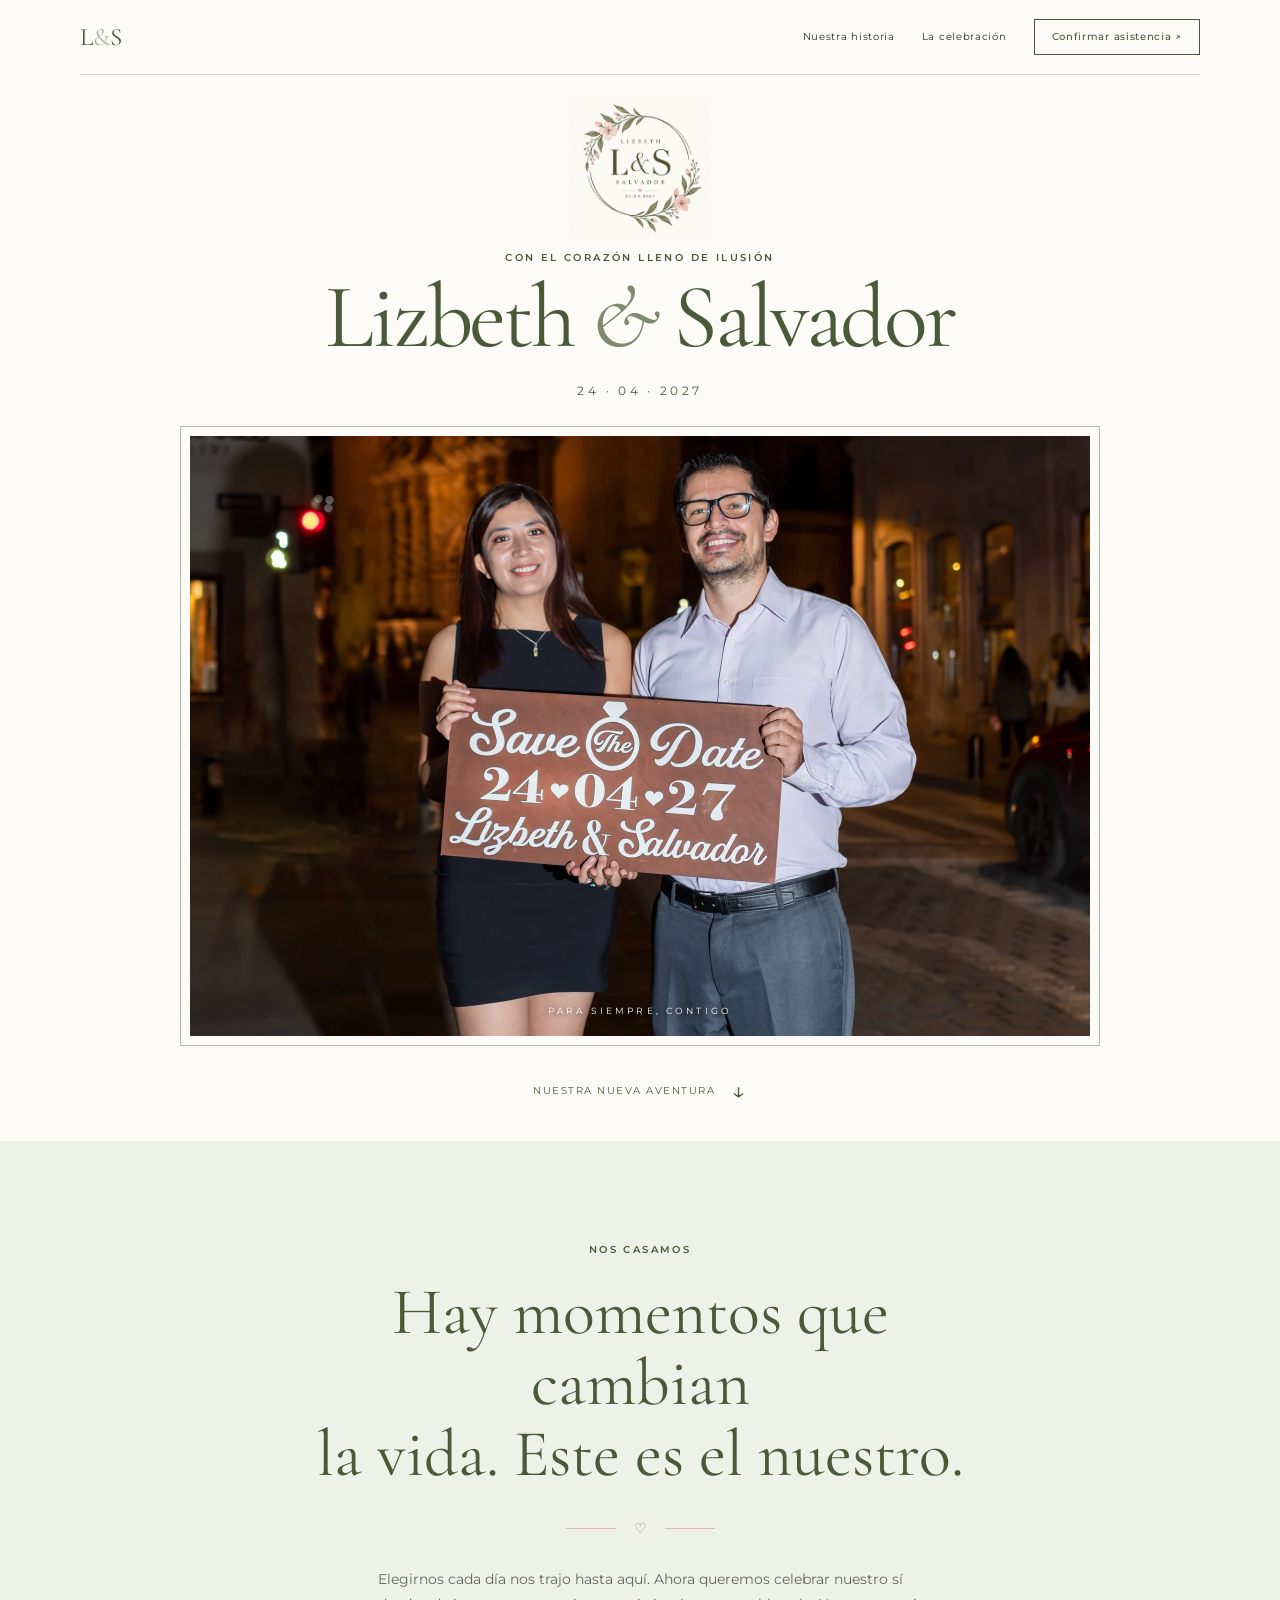
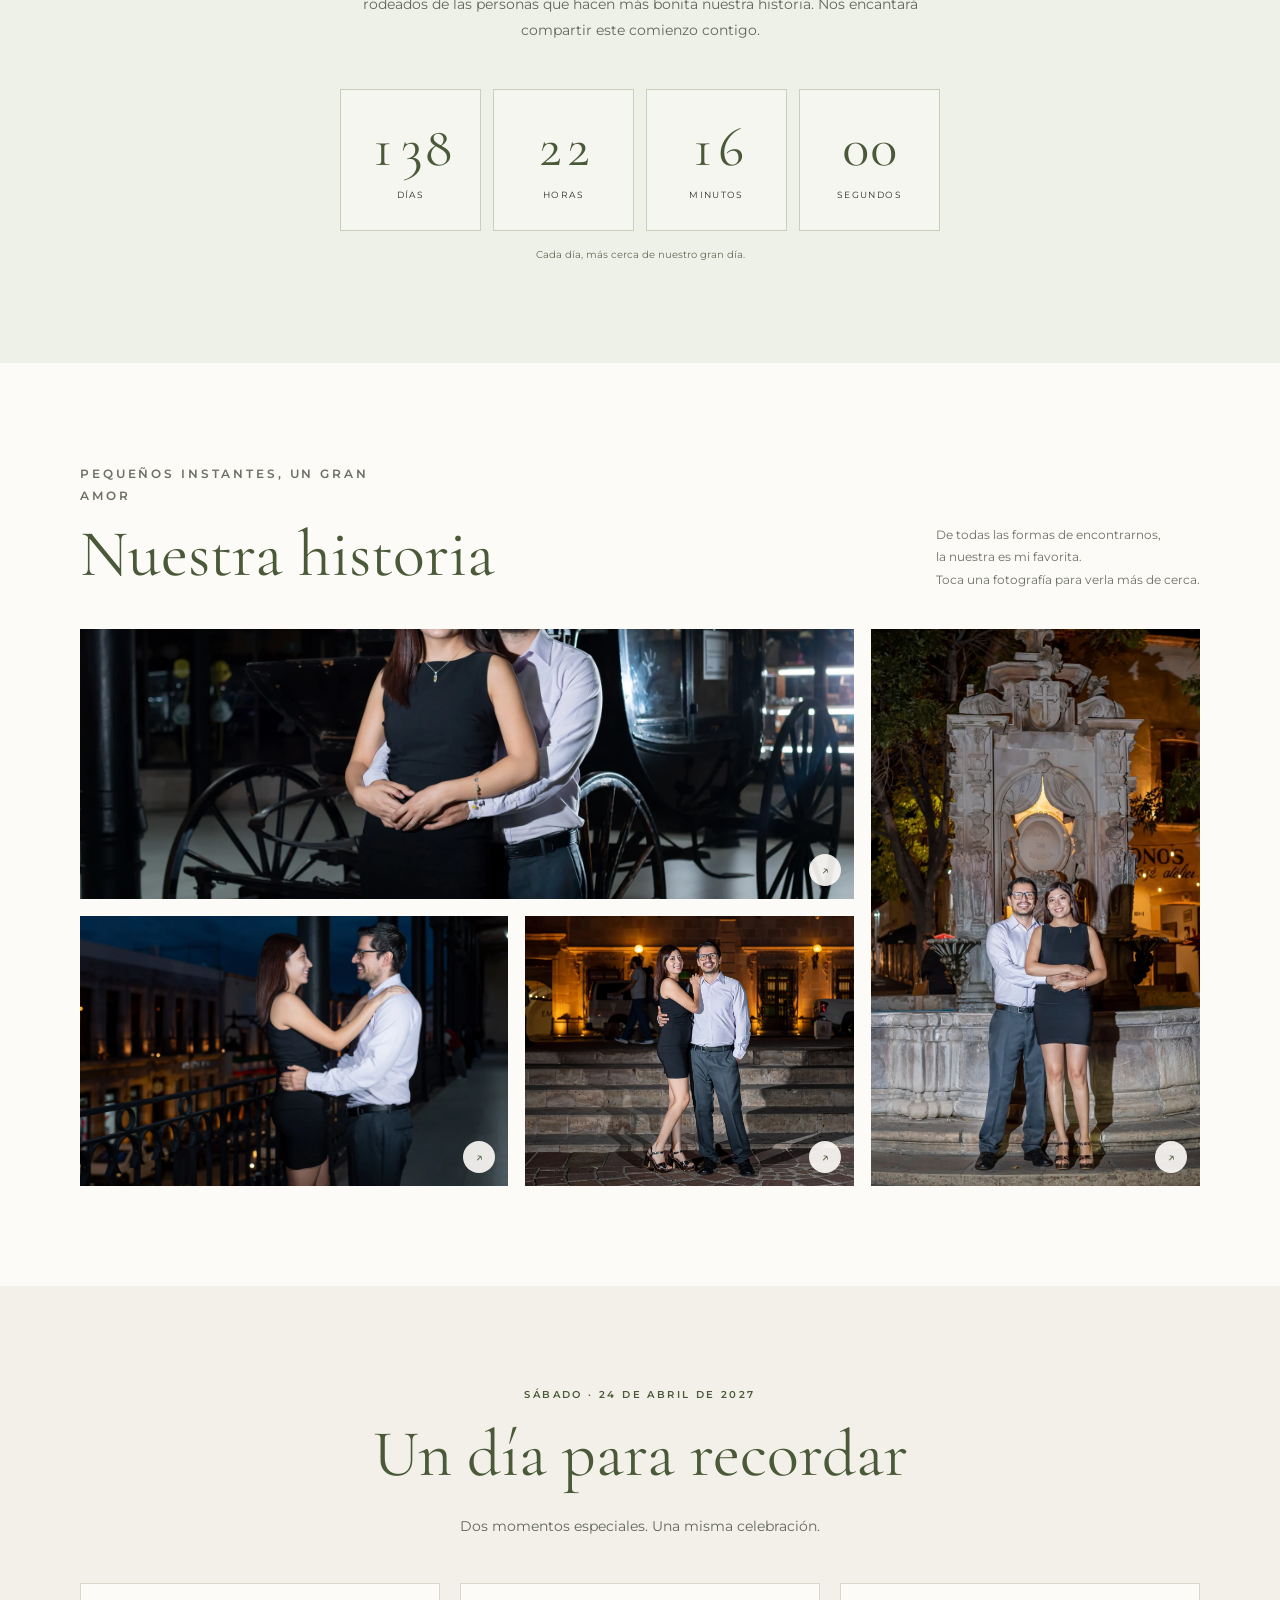
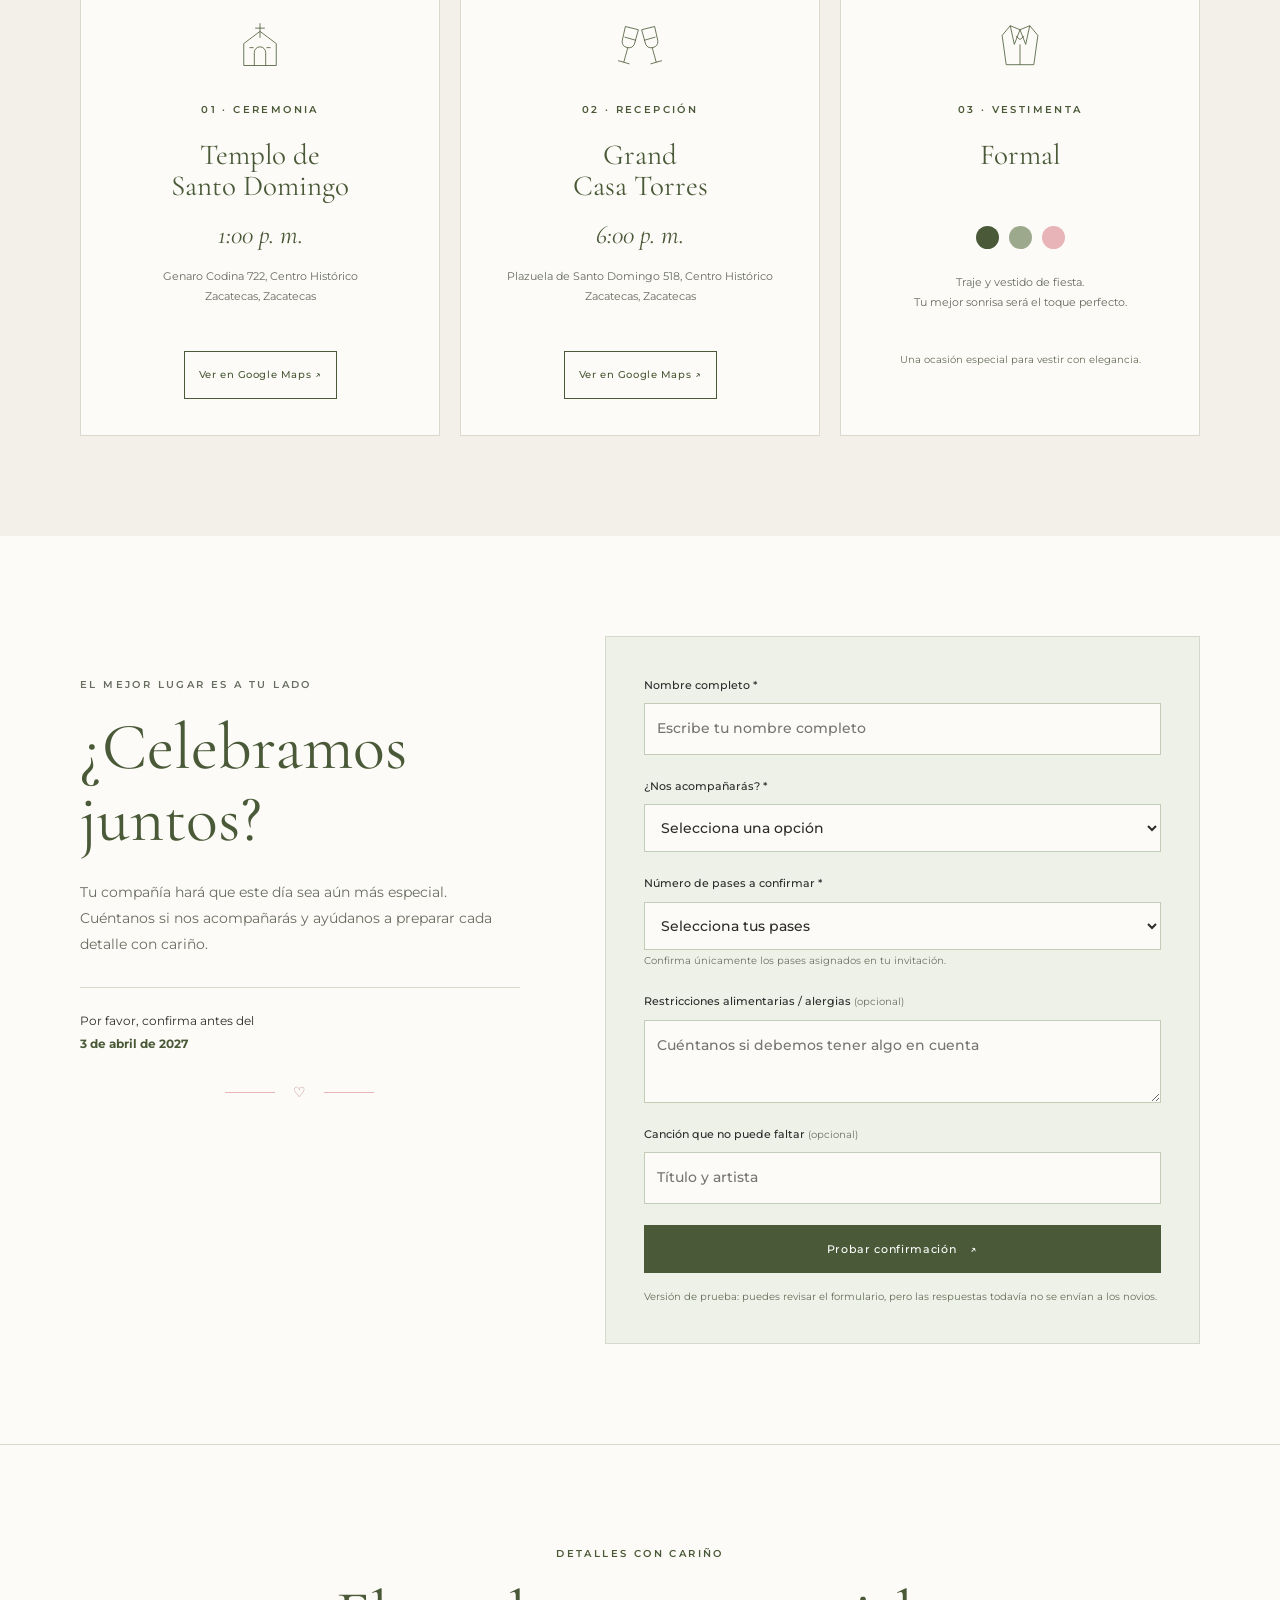
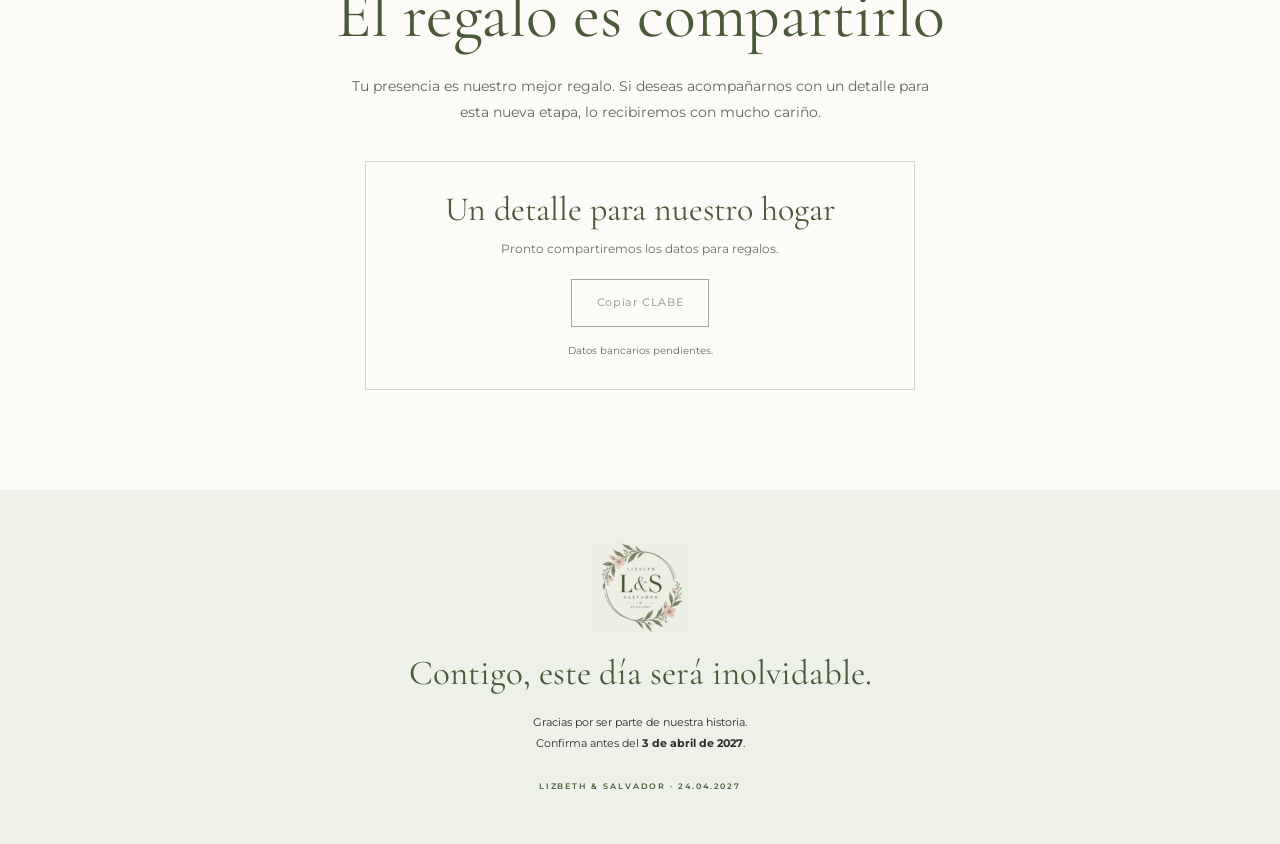
==== commit dc6c8eef: "Preserve full hero photograph without cropping faces" ====
--- a/preview/index.html
+++ b/preview/index.html
@@ -7,7 +7,7 @@
 <meta name="theme-color" content="#FDFBF7"><meta property="og:title" content="Lizbeth & Salvador · Nuestra boda"><meta property="og:description" content="24 de abril de 2027 · Contamos contigo para escribir este nuevo capítulo."><meta property="og:image" content="https://solopezz.github.io/testboda/preview/photos/hero.webp">
 <link rel="preconnect" href="https://fonts.googleapis.com"><link rel="preconnect" href="https://fonts.gstatic.com" crossorigin><link href="https://fonts.googleapis.com/css2?family=Cormorant+Garamond:ital,wght@0,400;0,500;0,600;1,400;1,500&family=Montserrat:wght@400;500;600&display=swap" rel="stylesheet">
 <style>
-:root{--ivory:#FDFBF7;--olive:#4A5A38;--pink:#E8B4B8;--ink:#2C2C2C;--sage:#eef1e8;--line:#d4dacb;--serif:'Cormorant Garamond',Georgia,serif;--sans:Montserrat,Arial,sans-serif}*{box-sizing:border-box}html{scroll-behavior:smooth;scroll-padding-top:80px}body{margin:0;background:var(--ivory);color:var(--ink);font:14px/1.85 var(--sans)}body:has(dialog[open]){overflow:hidden}button,input,select,textarea{font:inherit}button,a,input,select,textarea{-webkit-tap-highlight-color:transparent}button,a{touch-action:manipulation}a{color:inherit}button{cursor:pointer}button:disabled{opacity:.5;cursor:not-allowed}a:focus-visible,button:focus-visible,input:focus-visible,select:focus-visible,textarea:focus-visible{outline:3px solid #ac727a;outline-offset:5px}img{max-width:100%;display:block}h1,h2,h3,p{margin:0}h1,h2,h3{font-family:var(--serif);font-weight:400;color:var(--olive);line-height:1.08}h2{font-size:clamp(42px,6vw,66px)}h3{font-size:34px}.eyebrow{font-size:10px;font-weight:600;letter-spacing:.24em;text-transform:uppercase;color:var(--olive)}.wrap{width:min(1120px,calc(100% - 40px));margin:auto}.section{padding:100px 0}.center{text-align:center}.lead{max-width:590px;margin:23px auto 0;color:#62675c}.rule{display:flex;gap:18px;align-items:center;justify-content:center;color:#bb8086;margin:25px auto}.rule:before,.rule:after{content:'';width:50px;height:1px;background:var(--pink)}.btn{display:inline-flex;justify-content:center;align-items:center;gap:14px;min-height:48px;padding:12px 25px;border:1px solid var(--olive);background:var(--olive);color:white;text-decoration:none;font-size:11px;font-weight:500;letter-spacing:.06em;transition:background .2s,transform .2s}.btn:hover{background:#344327;transform:translateY(-2px)}.btn.outline{background:transparent;color:var(--olive)}.btn.outline:hover{background:var(--sage)}nav{display:flex;justify-content:space-between;align-items:center;padding:19px 0;border-bottom:1px solid var(--line)}.brand{font:25px var(--serif);color:var(--olive);text-decoration:none}.navlinks{display:flex;gap:27px;align-items:center}.navlinks a{font-size:10px;text-decoration:none;letter-spacing:.07em}.navlinks .btn{min-height:36px;padding:7px 17px}.hero{min-height:100svh;padding-bottom:28px;text-align:center}.crest{width:138px;height:138px;object-fit:contain;margin:24px auto 12px;mix-blend-mode:multiply}.hero h1{font-size:clamp(49px,8vw,91px);letter-spacing:-.035em}.hero h1 em{font-weight:400;color:#7d8a6d}.date{font-size:12px;letter-spacing:.28em;color:var(--olive);margin:14px 0 24px}.hero-frame{position:relative;padding:9px;border:1px solid #b4bfa5;max-width:920px;margin:auto}.hero-frame:after{content:'PARA SIEMPRE, CONTIGO';position:absolute;bottom:25px;left:0;right:0;color:white;font-size:9px;letter-spacing:.35em;text-shadow:0 1px 7px black}.hero-photo{width:100%;height:clamp(300px,46vh,480px);object-fit:cover;object-position:50% 41%}.down{display:inline-flex;align-items:center;gap:16px;margin-top:23px;font-size:10px;letter-spacing:.15em;text-decoration:none;color:var(--olive)}.down span{font-size:24px}.intro{background:var(--sage);position:relative}.intro h2{max-width:690px;margin:17px auto 0}.countdown{display:grid;grid-template-columns:repeat(4,1fr);gap:12px;width:min(600px,100%);margin:45px auto 0}.time{padding:23px 4px;border:1px solid #c8d0bc;background:#fdfbf780}.time strong{display:block;font:clamp(34px,6vw,56px) var(--serif);color:var(--olive);font-variant-numeric:tabular-nums}.time span{font-size:9px;letter-spacing:.15em;text-transform:uppercase}.section-top{display:flex;justify-content:space-between;align-items:end;gap:25px;margin-bottom:38px}.section-top h2{margin-top:12px}.section-top p{max-width:330px;color:#6b7064;font-size:12px}.gallery{display:grid;grid-template-columns:1.3fr 1fr 1fr;gap:17px}.photo{padding:0;border:0;background:var(--sage);position:relative;overflow:hidden}.photo:first-child{grid-column:1/3}.photo:nth-child(2){grid-column:3;grid-row:1/3}.photo img{width:100%;height:270px;object-fit:cover;transition:transform .6s}.photo:nth-child(2) img{height:100%}.photo:hover img{transform:scale(1.035)}.photo:after{content:'↗';position:absolute;right:13px;bottom:13px;width:32px;height:32px;background:#fdfbf7e8;color:var(--olive);border-radius:50%;line-height:32px}.photo:nth-child(4) img{object-position:center 45%}.details{background:#f3f0e9}.cards{display:grid;grid-template-columns:repeat(3,1fr);gap:20px;margin-top:44px}.card{border:1px solid #d9d9cc;padding:36px 24px;background:var(--ivory);text-align:center;transition:transform .25s}.card:hover{transform:translateY(-5px)}.icon{width:52px;height:52px;stroke:var(--olive);stroke-width:1;fill:none;margin:0 auto 20px}.card .eyebrow{margin-bottom:19px}.card h3{font-size:29px;min-height:64px}.card .hour{font:italic 26px var(--serif);color:var(--olive);margin:16px 0}.address{font-size:11px;min-height:64px;color:#666b5f}.card .btn{margin-top:21px;font-size:10px;padding:10px 14px}.swatches{display:flex;justify-content:center;gap:10px;margin:23px 0}.swatches i{width:23px;height:23px;border-radius:50%;background:var(--olive)}.swatches i:nth-child(2){background:#9da98c}.swatches i:nth-child(3){background:var(--pink)}.rsvp-layout{display:grid;grid-template-columns:.85fr 1.15fr;gap:85px;align-items:start}.rsvp-copy{padding-top:40px}.rsvp-copy h2{margin:18px 0 25px}.rsvp-copy p{color:#686d61}.deadline{border-top:1px solid var(--line);margin-top:30px;padding-top:22px;font-size:12px}.deadline strong{display:block;color:var(--olive)}form{padding:38px;background:var(--sage);border:1px solid var(--line)}.field{display:block;margin-bottom:21px}label,.field legend{font-size:11px;font-weight:500}input,select,textarea{display:block;width:100%;border:1px solid #c3ccb7;border-radius:0;background:var(--ivory);padding:12px;color:var(--ink);font-size:14px;margin-top:8px;min-height:48px}textarea{resize:vertical;min-height:83px}.optional{font-weight:400;color:#6b7262;font-size:10px}form .btn{width:100%}.notice{font-size:10px;color:#656e59;margin-top:15px;line-height:1.7}.error{color:#a13239;font-size:12px;margin:12px 0}.gifts{border-top:1px solid var(--line)}.gift-box{max-width:550px;margin:35px auto 0;padding:30px;border:1px solid var(--line)}.gift-box dl{display:grid;grid-template-columns:1fr 1fr;text-align:left;gap:12px;font-size:12px}.gift-box dd{margin:0;text-align:right;overflow-wrap:anywhere}.gift-box .btn{margin-top:18px}.gift-box .pending{font-size:12px;color:#6b7064;margin-top:10px}footer{padding:50px 20px;background:var(--sage);text-align:center}footer .crest{width:95px;height:95px;margin:0 auto 20px}footer h2{font-size:35px}footer p{font-size:11px;margin-top:20px}footer .eyebrow{margin-top:26px;font-size:8px}dialog{border:1px solid var(--line);padding:0;background:var(--ivory);color:var(--ink);max-width:calc(100% - 32px);max-height:90svh}dialog::backdrop{background:#1c211bd9;backdrop-filter:blur(5px)}.close{position:absolute;top:12px;right:12px;z-index:2;border:0;background:var(--ivory);color:var(--olive);width:44px;height:44px;font-size:25px}.lightbox{width:min(1000px,calc(100% - 32px));background:#171b15}.lightbox img{width:100%;height:72svh;object-fit:contain}.lightbox-bar{display:flex;justify-content:space-between;align-items:center;padding:8px 18px;color:var(--ivory);font-size:11px}.lightbox-bar button{background:transparent;color:white;border:1px solid #858c7c;width:44px;height:44px;font-size:23px}.confirmation{width:510px;text-align:center;padding:65px 35px 35px}.confirmation h2{font-size:43px;margin-bottom:22px}.confirmation p{font-size:13px;white-space:pre-line}.confirmation .btn{margin-top:25px}.toast{position:fixed;bottom:25px;left:50%;transform:translateX(-50%);padding:13px 24px;background:var(--olive);color:white;z-index:10;font-size:12px;box-shadow:0 6px 30px #0002}[hidden]{display:none!important}.reveal{transition:opacity .7s,transform .7s}.reveal.waiting{opacity:0;transform:translateY(24px)}.skip{position:absolute;top:-70px;padding:10px;background:white;z-index:20}.skip:focus{top:5px}
+:root{--ivory:#FDFBF7;--olive:#4A5A38;--pink:#E8B4B8;--ink:#2C2C2C;--sage:#eef1e8;--line:#d4dacb;--serif:'Cormorant Garamond',Georgia,serif;--sans:Montserrat,Arial,sans-serif}*{box-sizing:border-box}html{scroll-behavior:smooth;scroll-padding-top:80px}body{margin:0;background:var(--ivory);color:var(--ink);font:14px/1.85 var(--sans)}body:has(dialog[open]){overflow:hidden}button,input,select,textarea{font:inherit}button,a,input,select,textarea{-webkit-tap-highlight-color:transparent}button,a{touch-action:manipulation}a{color:inherit}button{cursor:pointer}button:disabled{opacity:.5;cursor:not-allowed}a:focus-visible,button:focus-visible,input:focus-visible,select:focus-visible,textarea:focus-visible{outline:3px solid #ac727a;outline-offset:5px}img{max-width:100%;display:block}h1,h2,h3,p{margin:0}h1,h2,h3{font-family:var(--serif);font-weight:400;color:var(--olive);line-height:1.08}h2{font-size:clamp(42px,6vw,66px)}h3{font-size:34px}.eyebrow{font-size:10px;font-weight:600;letter-spacing:.24em;text-transform:uppercase;color:var(--olive)}.wrap{width:min(1120px,calc(100% - 40px));margin:auto}.section{padding:100px 0}.center{text-align:center}.lead{max-width:590px;margin:23px auto 0;color:#62675c}.rule{display:flex;gap:18px;align-items:center;justify-content:center;color:#bb8086;margin:25px auto}.rule:before,.rule:after{content:'';width:50px;height:1px;background:var(--pink)}.btn{display:inline-flex;justify-content:center;align-items:center;gap:14px;min-height:48px;padding:12px 25px;border:1px solid var(--olive);background:var(--olive);color:white;text-decoration:none;font-size:11px;font-weight:500;letter-spacing:.06em;transition:background .2s,transform .2s}.btn:hover{background:#344327;transform:translateY(-2px)}.btn.outline{background:transparent;color:var(--olive)}.btn.outline:hover{background:var(--sage)}nav{display:flex;justify-content:space-between;align-items:center;padding:19px 0;border-bottom:1px solid var(--line)}.brand{font:25px var(--serif);color:var(--olive);text-decoration:none}.navlinks{display:flex;gap:27px;align-items:center}.navlinks a{font-size:10px;text-decoration:none;letter-spacing:.07em}.navlinks .btn{min-height:36px;padding:7px 17px}.hero{min-height:100svh;padding-bottom:28px;text-align:center}.crest{width:138px;height:138px;object-fit:contain;margin:24px auto 12px;mix-blend-mode:multiply}.hero h1{font-size:clamp(49px,8vw,91px);letter-spacing:-.035em}.hero h1 em{font-weight:400;color:#7d8a6d}.date{font-size:12px;letter-spacing:.28em;color:var(--olive);margin:14px 0 24px}.hero-frame{position:relative;padding:9px;border:1px solid #b4bfa5;max-width:920px;margin:auto}.hero-frame:after{content:'PARA SIEMPRE, CONTIGO';position:absolute;bottom:25px;left:0;right:0;color:white;font-size:9px;letter-spacing:.35em;text-shadow:0 1px 7px black}.hero-photo{width:100%;height:auto;aspect-ratio:3/2;object-fit:cover;object-position:50% 41%}.down{display:inline-flex;align-items:center;gap:16px;margin-top:23px;font-size:10px;letter-spacing:.15em;text-decoration:none;color:var(--olive)}.down span{font-size:24px}.intro{background:var(--sage);position:relative}.intro h2{max-width:690px;margin:17px auto 0}.countdown{display:grid;grid-template-columns:repeat(4,1fr);gap:12px;width:min(600px,100%);margin:45px auto 0}.time{padding:23px 4px;border:1px solid #c8d0bc;background:#fdfbf780}.time strong{display:block;font:clamp(34px,6vw,56px) var(--serif);color:var(--olive);font-variant-numeric:tabular-nums}.time span{font-size:9px;letter-spacing:.15em;text-transform:uppercase}.section-top{display:flex;justify-content:space-between;align-items:end;gap:25px;margin-bottom:38px}.section-top h2{margin-top:12px}.section-top p{max-width:330px;color:#6b7064;font-size:12px}.gallery{display:grid;grid-template-columns:1.3fr 1fr 1fr;gap:17px}.photo{padding:0;border:0;background:var(--sage);position:relative;overflow:hidden}.photo:first-child{grid-column:1/3}.photo:nth-child(2){grid-column:3;grid-row:1/3}.photo img{width:100%;height:270px;object-fit:cover;transition:transform .6s}.photo:nth-child(2) img{height:100%}.photo:hover img{transform:scale(1.035)}.photo:after{content:'↗';position:absolute;right:13px;bottom:13px;width:32px;height:32px;background:#fdfbf7e8;color:var(--olive);border-radius:50%;line-height:32px}.photo:nth-child(4) img{object-position:center 45%}.details{background:#f3f0e9}.cards{display:grid;grid-template-columns:repeat(3,1fr);gap:20px;margin-top:44px}.card{border:1px solid #d9d9cc;padding:36px 24px;background:var(--ivory);text-align:center;transition:transform .25s}.card:hover{transform:translateY(-5px)}.icon{width:52px;height:52px;stroke:var(--olive);stroke-width:1;fill:none;margin:0 auto 20px}.card .eyebrow{margin-bottom:19px}.card h3{font-size:29px;min-height:64px}.card .hour{font:italic 26px var(--serif);color:var(--olive);margin:16px 0}.address{font-size:11px;min-height:64px;color:#666b5f}.card .btn{margin-top:21px;font-size:10px;padding:10px 14px}.swatches{display:flex;justify-content:center;gap:10px;margin:23px 0}.swatches i{width:23px;height:23px;border-radius:50%;background:var(--olive)}.swatches i:nth-child(2){background:#9da98c}.swatches i:nth-child(3){background:var(--pink)}.rsvp-layout{display:grid;grid-template-columns:.85fr 1.15fr;gap:85px;align-items:start}.rsvp-copy{padding-top:40px}.rsvp-copy h2{margin:18px 0 25px}.rsvp-copy p{color:#686d61}.deadline{border-top:1px solid var(--line);margin-top:30px;padding-top:22px;font-size:12px}.deadline strong{display:block;color:var(--olive)}form{padding:38px;background:var(--sage);border:1px solid var(--line)}.field{display:block;margin-bottom:21px}label,.field legend{font-size:11px;font-weight:500}input,select,textarea{display:block;width:100%;border:1px solid #c3ccb7;border-radius:0;background:var(--ivory);padding:12px;color:var(--ink);font-size:14px;margin-top:8px;min-height:48px}textarea{resize:vertical;min-height:83px}.optional{font-weight:400;color:#6b7262;font-size:10px}form .btn{width:100%}.notice{font-size:10px;color:#656e59;margin-top:15px;line-height:1.7}.error{color:#a13239;font-size:12px;margin:12px 0}.gifts{border-top:1px solid var(--line)}.gift-box{max-width:550px;margin:35px auto 0;padding:30px;border:1px solid var(--line)}.gift-box dl{display:grid;grid-template-columns:1fr 1fr;text-align:left;gap:12px;font-size:12px}.gift-box dd{margin:0;text-align:right;overflow-wrap:anywhere}.gift-box .btn{margin-top:18px}.gift-box .pending{font-size:12px;color:#6b7064;margin-top:10px}footer{padding:50px 20px;background:var(--sage);text-align:center}footer .crest{width:95px;height:95px;margin:0 auto 20px}footer h2{font-size:35px}footer p{font-size:11px;margin-top:20px}footer .eyebrow{margin-top:26px;font-size:8px}dialog{border:1px solid var(--line);padding:0;background:var(--ivory);color:var(--ink);max-width:calc(100% - 32px);max-height:90svh}dialog::backdrop{background:#1c211bd9;backdrop-filter:blur(5px)}.close{position:absolute;top:12px;right:12px;z-index:2;border:0;background:var(--ivory);color:var(--olive);width:44px;height:44px;font-size:25px}.lightbox{width:min(1000px,calc(100% - 32px));background:#171b15}.lightbox img{width:100%;height:72svh;object-fit:contain}.lightbox-bar{display:flex;justify-content:space-between;align-items:center;padding:8px 18px;color:var(--ivory);font-size:11px}.lightbox-bar button{background:transparent;color:white;border:1px solid #858c7c;width:44px;height:44px;font-size:23px}.confirmation{width:510px;text-align:center;padding:65px 35px 35px}.confirmation h2{font-size:43px;margin-bottom:22px}.confirmation p{font-size:13px;white-space:pre-line}.confirmation .btn{margin-top:25px}.toast{position:fixed;bottom:25px;left:50%;transform:translateX(-50%);padding:13px 24px;background:var(--olive);color:white;z-index:10;font-size:12px;box-shadow:0 6px 30px #0002}[hidden]{display:none!important}.reveal{transition:opacity .7s,transform .7s}.reveal.waiting{opacity:0;transform:translateY(24px)}.skip{position:absolute;top:-70px;padding:10px;background:white;z-index:20}.skip:focus{top:5px}
 @media(max-width:760px){.section{padding:70px 0}.navlinks{gap:15px}.navlinks a:not(.btn){display:none}.crest{width:115px;height:115px}.hero h1{font-size:58px}.hero-photo{height:360px}.section-top{display:block}.section-top p{margin-top:20px;max-width:100%}.gallery{grid-template-columns:1fr 1fr;gap:10px}.photo:first-child{grid-column:1/3}.photo:nth-child(2){grid-column:1;grid-row:2/4}.photo img{height:200px}.photo:first-child img{height:250px}.cards{grid-template-columns:1fr}.card h3,.address{min-height:0}.card{padding:30px}.rsvp-layout{grid-template-columns:1fr;gap:30px}.rsvp-copy{padding:0}.rsvp-copy h2{max-width:420px}form{padding:25px}.hero-frame{padding:6px}.countdown{gap:7px}.time{padding:18px 3px}.time span{font-size:8px}.hero h1 em{display:inline}.hero-photo{object-position:50% 45%}.gift-box{padding:24px}}@media(max-width:380px){.hero h1{font-size:48px}.wrap{width:calc(100% - 28px)}.hero-photo{height:300px}.photo img{height:170px}}@media(prefers-reduced-motion:reduce){html{scroll-behavior:auto}*,*:before,*:after{animation:none!important;transition:none!important}.reveal.waiting{opacity:1;transform:none}}
 </style>
 </head>
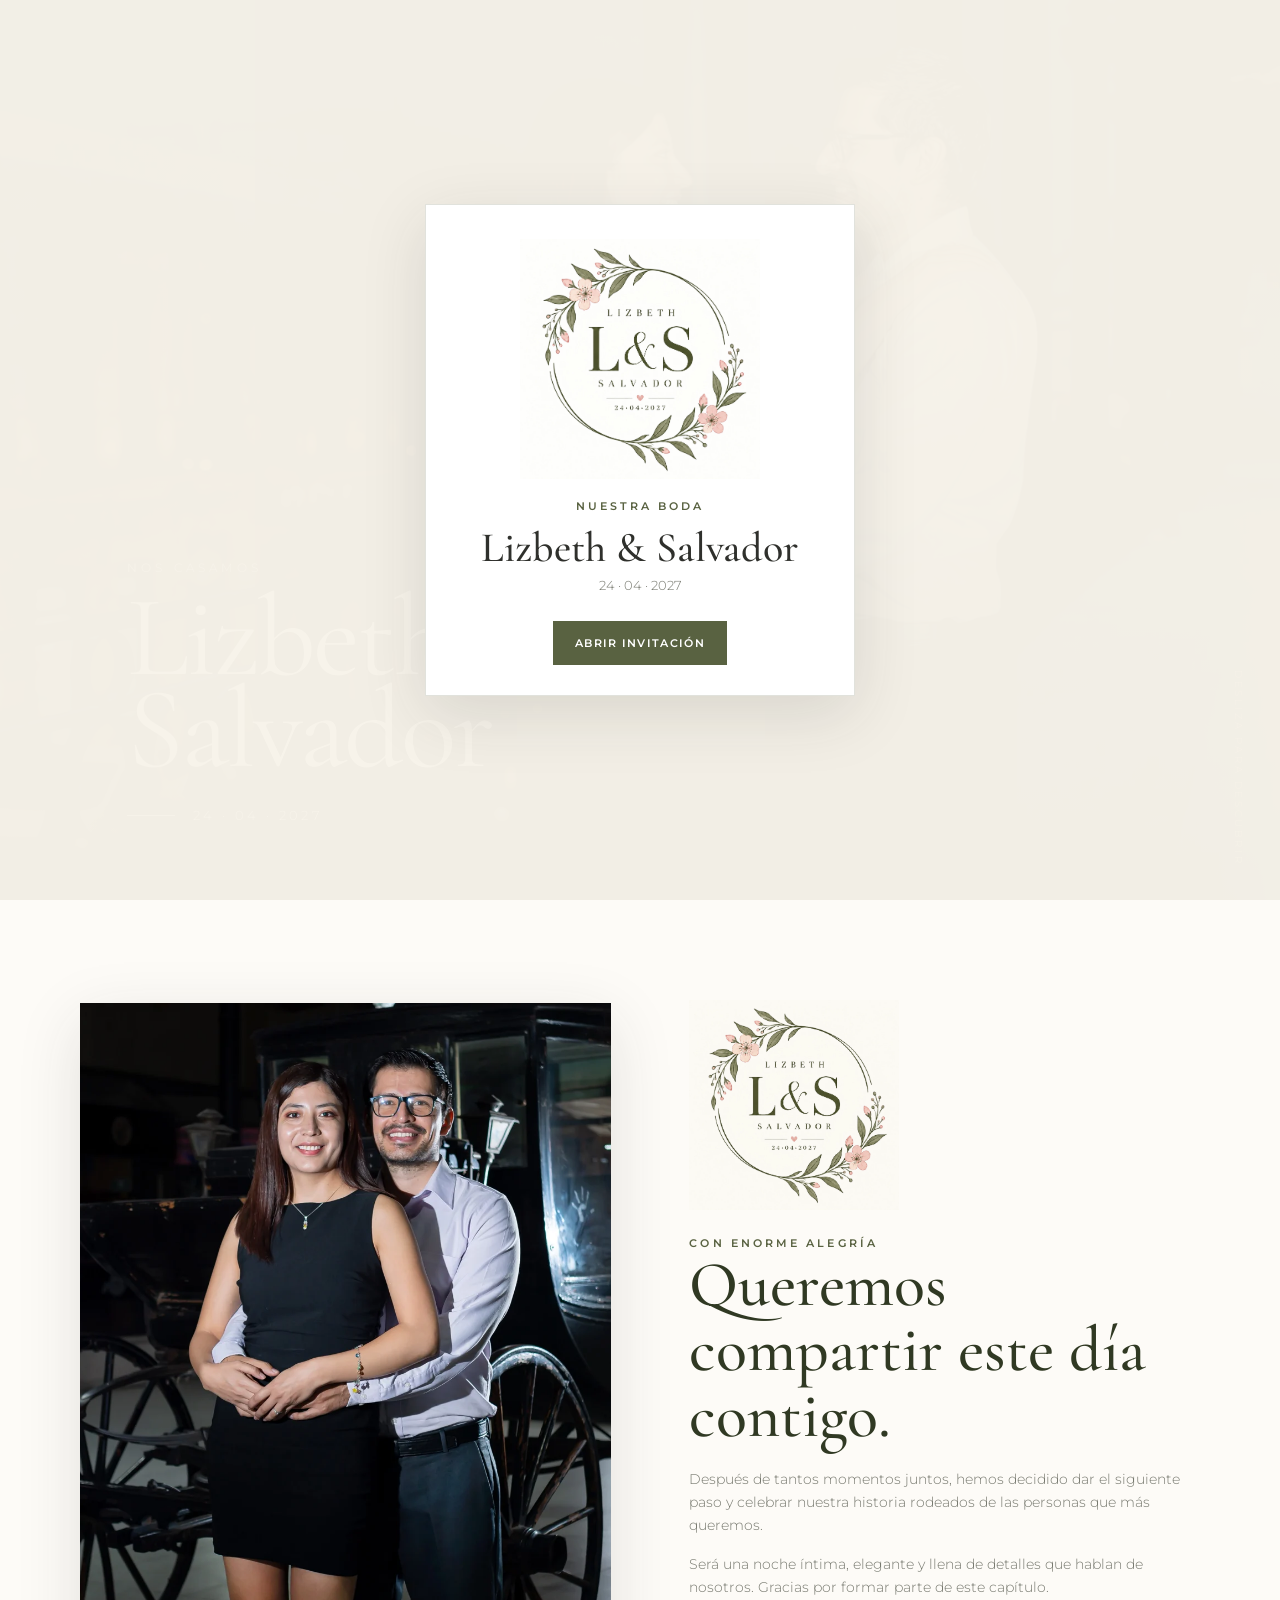
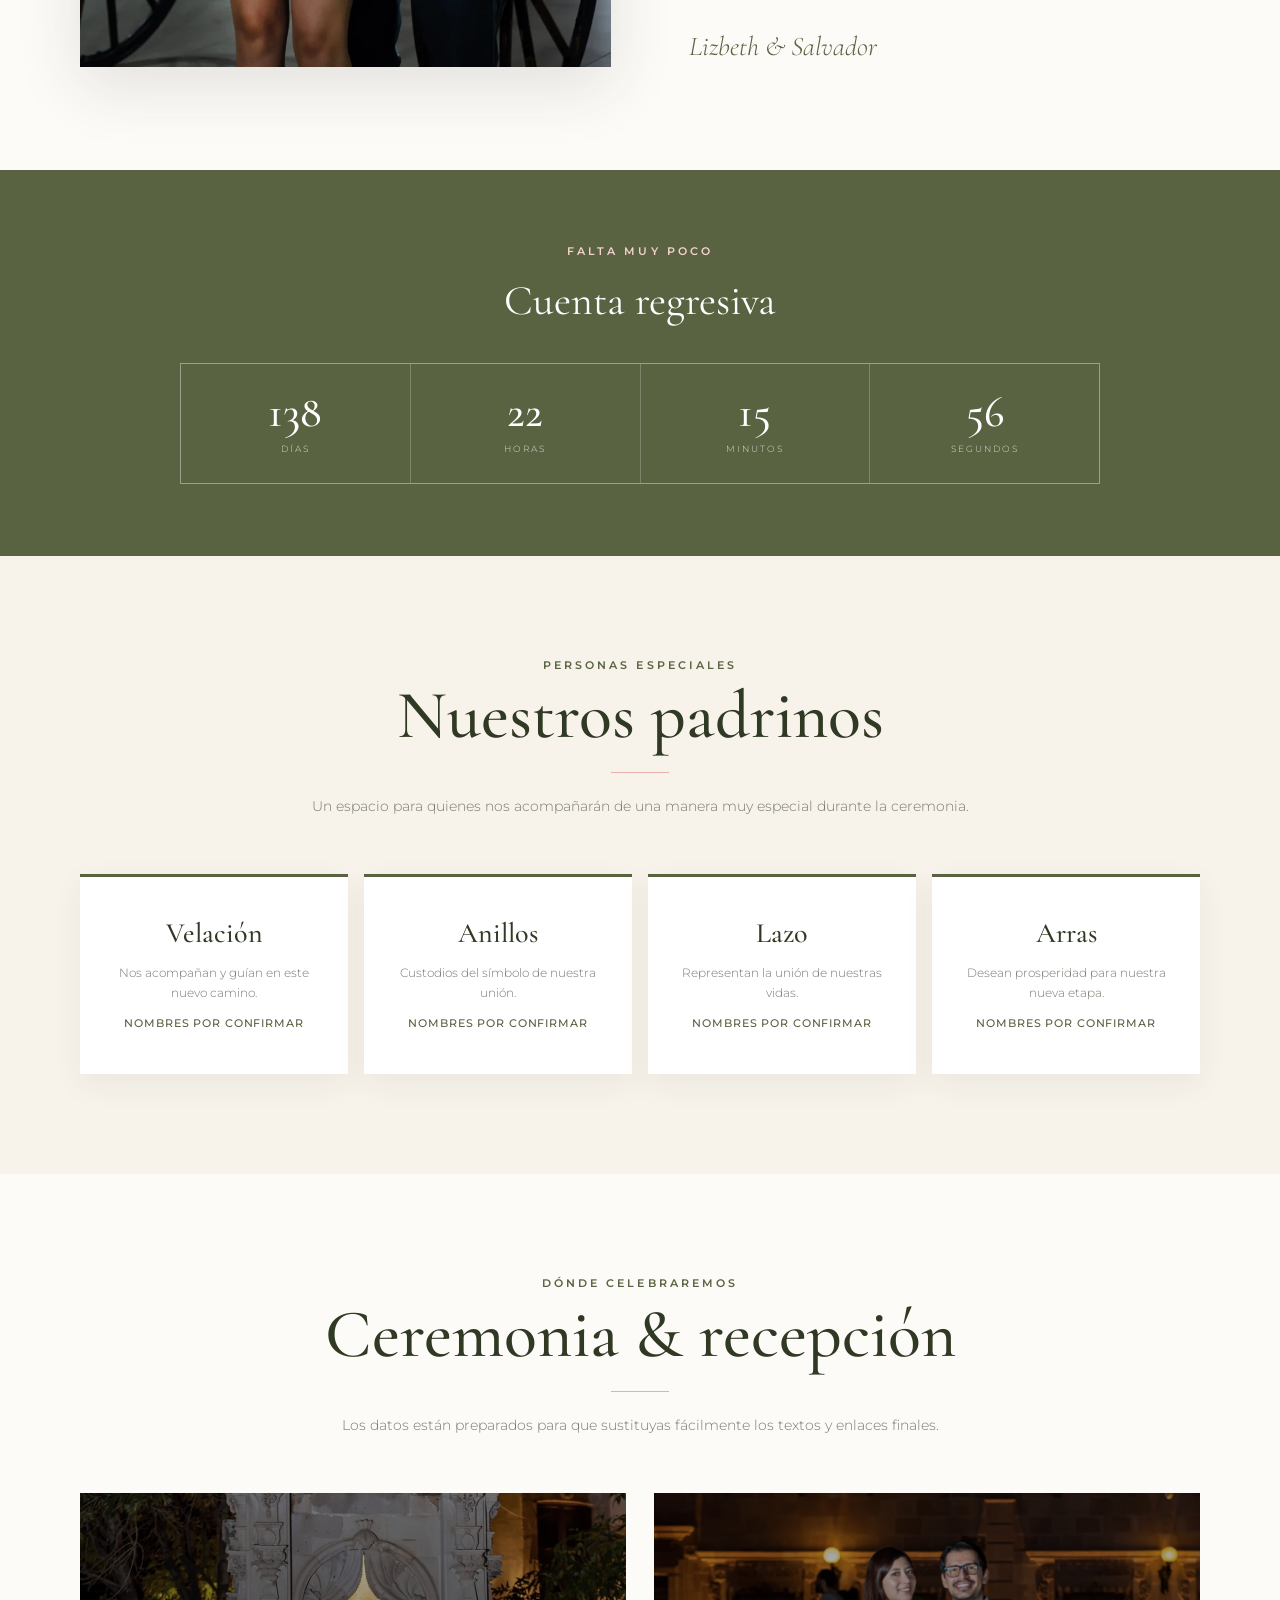
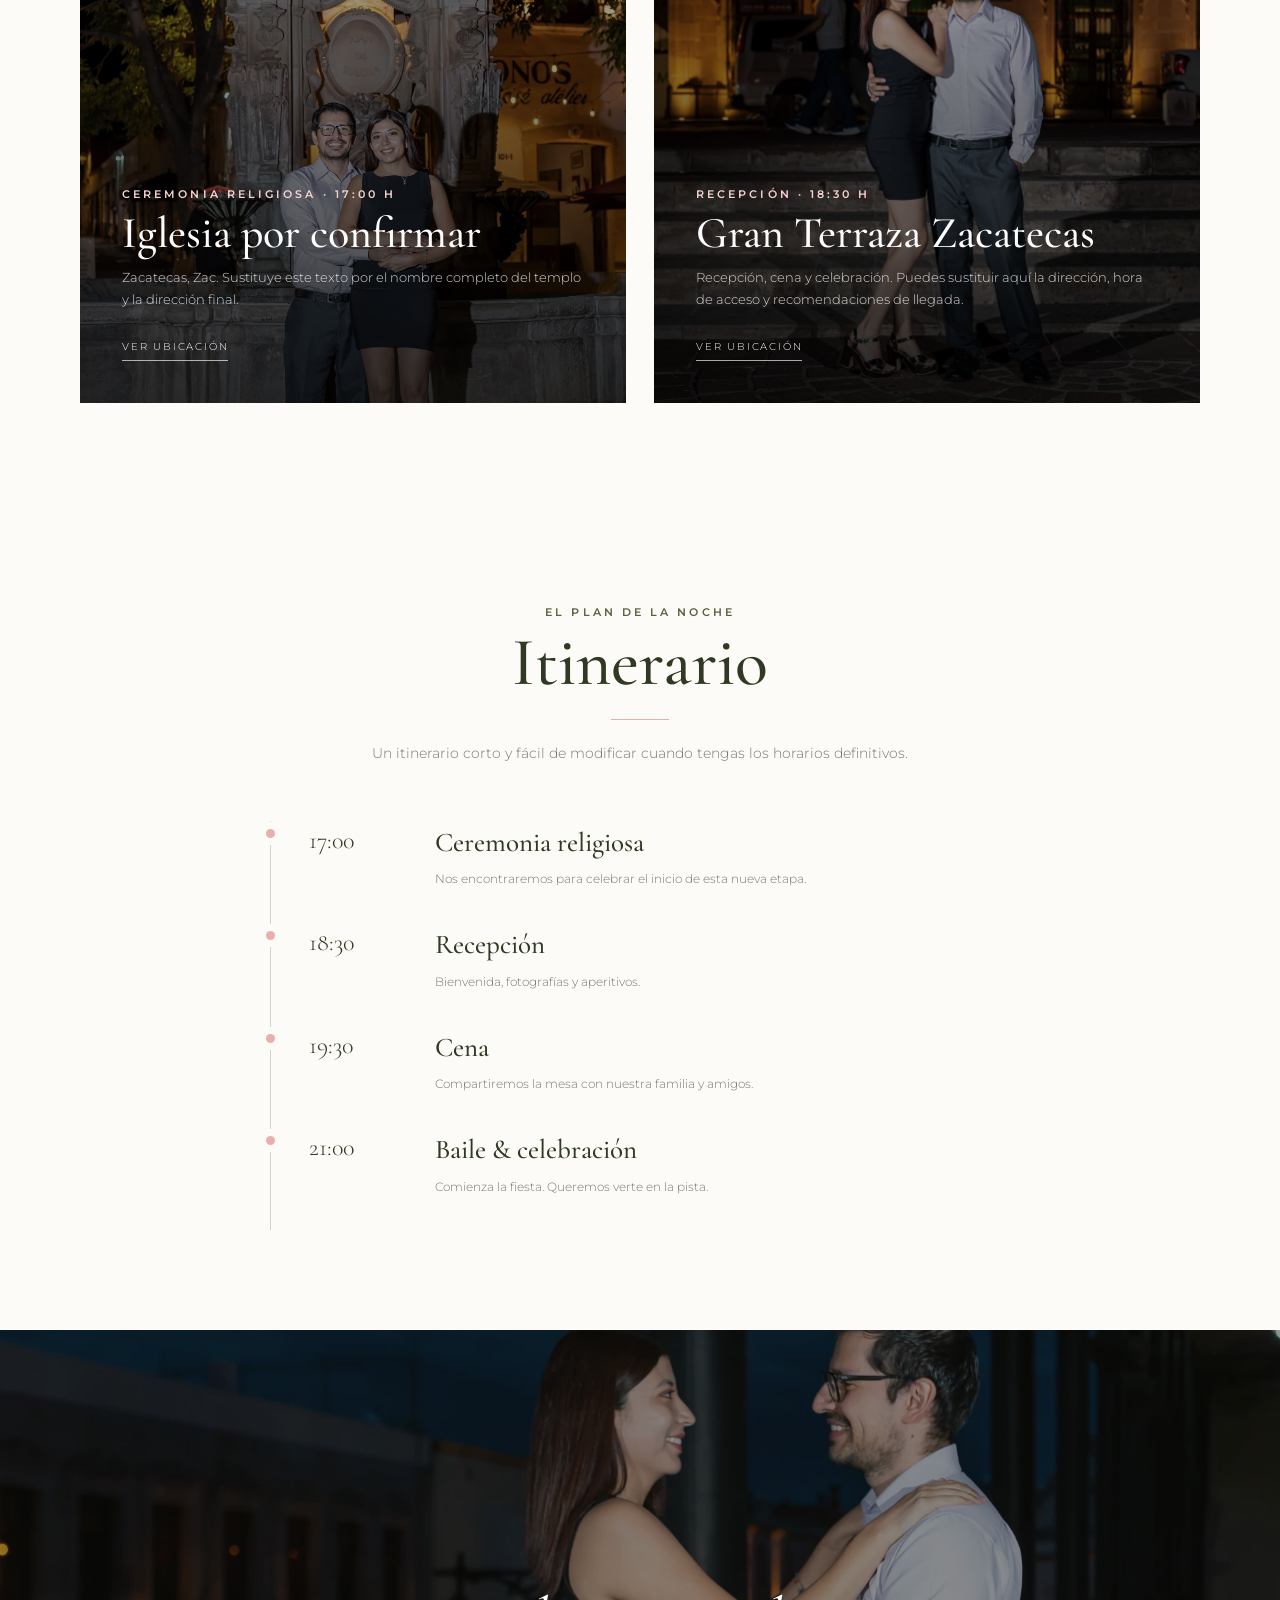
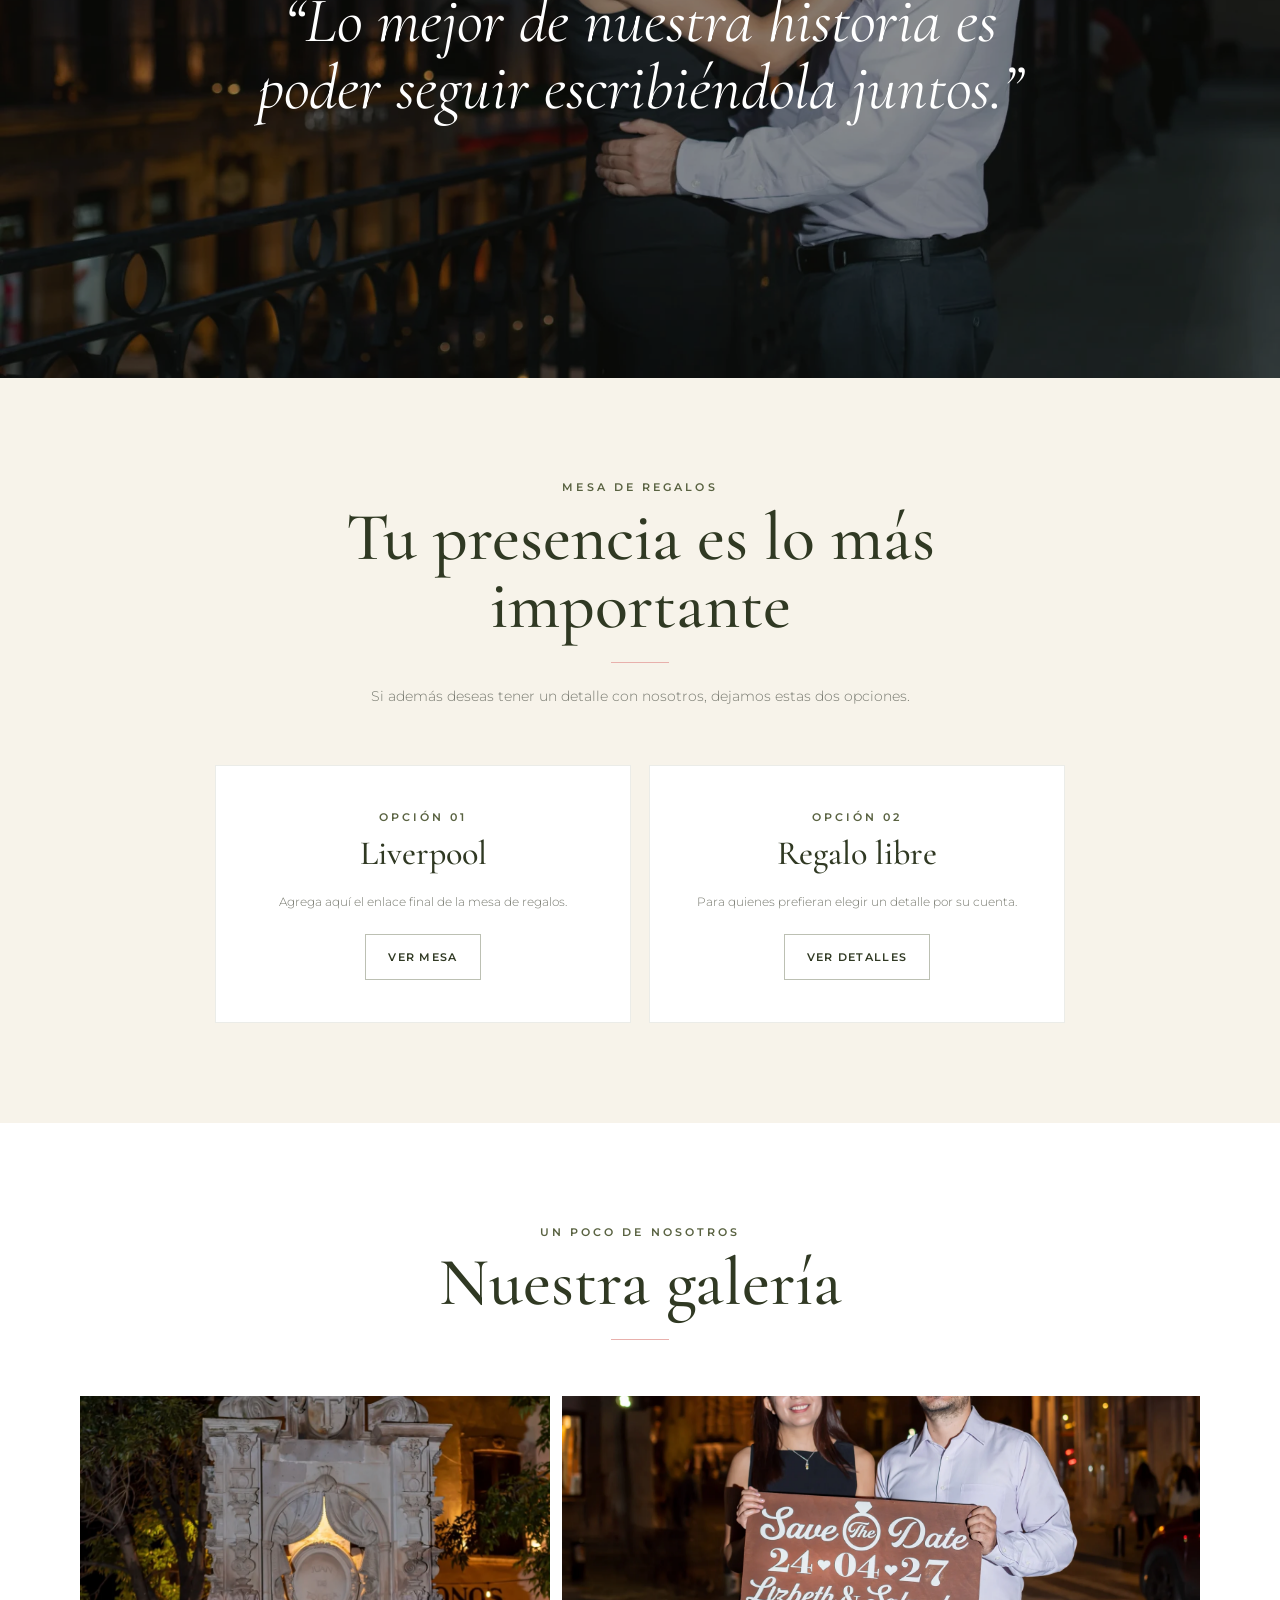
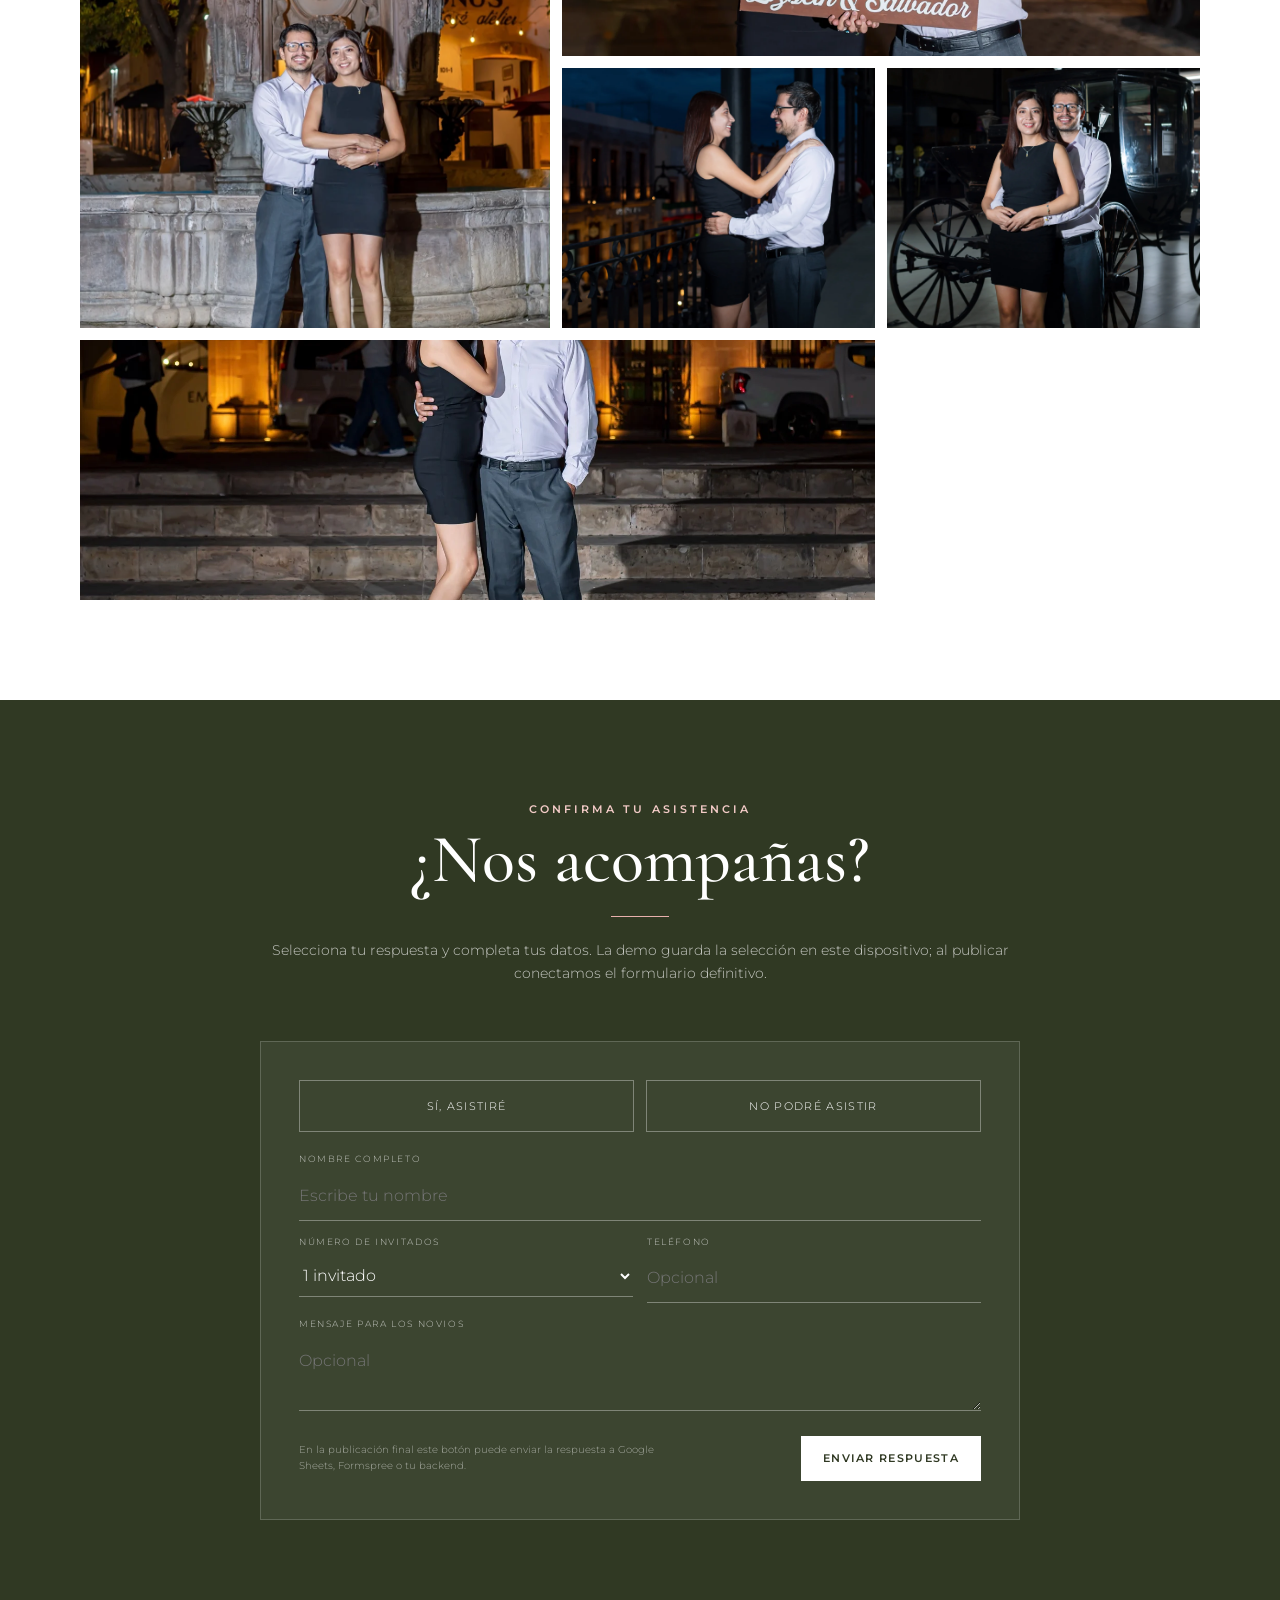
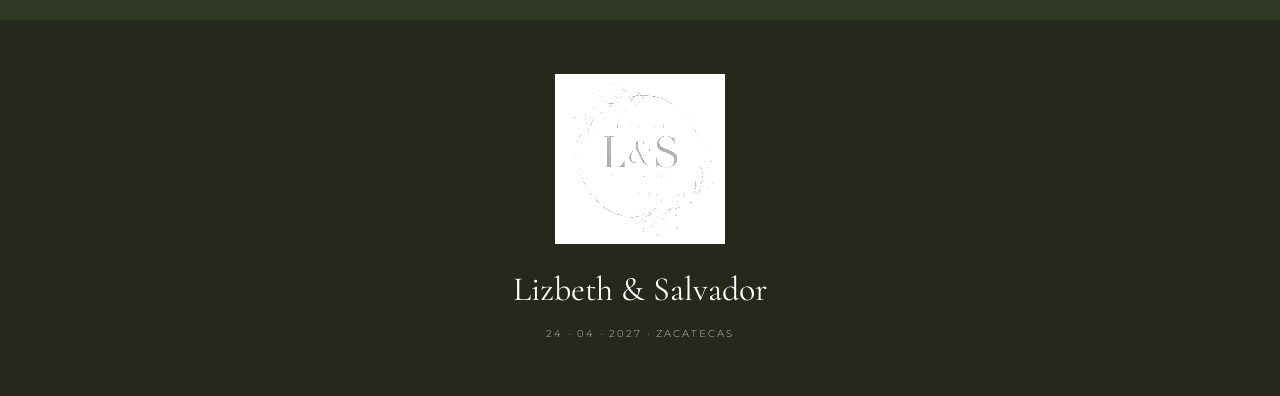
==== commit d3a54990: "Publish new Lizbeth & Salvador wedding invitation design" ====
--- a/preview/index.html
+++ b/preview/index.html
@@ -1,43 +1,477 @@
-<!doctype html>
+<!DOCTYPE html>
 <html lang="es">
 <head>
-<meta charset="utf-8"><meta name="viewport" content="width=device-width, initial-scale=1">
-<title>Lizbeth & Salvador · 24 de abril de 2027</title>
-<meta name="description" content="Una vida juntos comienza aquí. Celebra la boda de Lizbeth y Salvador el 24 de abril de 2027.">
-<meta name="theme-color" content="#FDFBF7"><meta property="og:title" content="Lizbeth & Salvador · Nuestra boda"><meta property="og:description" content="24 de abril de 2027 · Contamos contigo para escribir este nuevo capítulo."><meta property="og:image" content="https://solopezz.github.io/testboda/preview/photos/hero.webp">
-<link rel="preconnect" href="https://fonts.googleapis.com"><link rel="preconnect" href="https://fonts.gstatic.com" crossorigin><link href="https://fonts.googleapis.com/css2?family=Cormorant+Garamond:ital,wght@0,400;0,500;0,600;1,400;1,500&family=Montserrat:wght@400;500;600&display=swap" rel="stylesheet">
-<style>
-:root{--ivory:#FDFBF7;--olive:#4A5A38;--pink:#E8B4B8;--ink:#2C2C2C;--sage:#eef1e8;--line:#d4dacb;--serif:'Cormorant Garamond',Georgia,serif;--sans:Montserrat,Arial,sans-serif}*{box-sizing:border-box}html{scroll-behavior:smooth;scroll-padding-top:80px}body{margin:0;background:var(--ivory);color:var(--ink);font:14px/1.85 var(--sans)}body:has(dialog[open]){overflow:hidden}button,input,select,textarea{font:inherit}button,a,input,select,textarea{-webkit-tap-highlight-color:transparent}button,a{touch-action:manipulation}a{color:inherit}button{cursor:pointer}button:disabled{opacity:.5;cursor:not-allowed}a:focus-visible,button:focus-visible,input:focus-visible,select:focus-visible,textarea:focus-visible{outline:3px solid #ac727a;outline-offset:5px}img{max-width:100%;display:block}h1,h2,h3,p{margin:0}h1,h2,h3{font-family:var(--serif);font-weight:400;color:var(--olive);line-height:1.08}h2{font-size:clamp(42px,6vw,66px)}h3{font-size:34px}.eyebrow{font-size:10px;font-weight:600;letter-spacing:.24em;text-transform:uppercase;color:var(--olive)}.wrap{width:min(1120px,calc(100% - 40px));margin:auto}.section{padding:100px 0}.center{text-align:center}.lead{max-width:590px;margin:23px auto 0;color:#62675c}.rule{display:flex;gap:18px;align-items:center;justify-content:center;color:#bb8086;margin:25px auto}.rule:before,.rule:after{content:'';width:50px;height:1px;background:var(--pink)}.btn{display:inline-flex;justify-content:center;align-items:center;gap:14px;min-height:48px;padding:12px 25px;border:1px solid var(--olive);background:var(--olive);color:white;text-decoration:none;font-size:11px;font-weight:500;letter-spacing:.06em;transition:background .2s,transform .2s}.btn:hover{background:#344327;transform:translateY(-2px)}.btn.outline{background:transparent;color:var(--olive)}.btn.outline:hover{background:var(--sage)}nav{display:flex;justify-content:space-between;align-items:center;padding:19px 0;border-bottom:1px solid var(--line)}.brand{font:25px var(--serif);color:var(--olive);text-decoration:none}.navlinks{display:flex;gap:27px;align-items:center}.navlinks a{font-size:10px;text-decoration:none;letter-spacing:.07em}.navlinks .btn{min-height:36px;padding:7px 17px}.hero{min-height:100svh;padding-bottom:28px;text-align:center}.crest{width:138px;height:138px;object-fit:contain;margin:24px auto 12px;mix-blend-mode:multiply}.hero h1{font-size:clamp(49px,8vw,91px);letter-spacing:-.035em}.hero h1 em{font-weight:400;color:#7d8a6d}.date{font-size:12px;letter-spacing:.28em;color:var(--olive);margin:14px 0 24px}.hero-frame{position:relative;padding:9px;border:1px solid #b4bfa5;max-width:920px;margin:auto}.hero-frame:after{content:'PARA SIEMPRE, CONTIGO';position:absolute;bottom:25px;left:0;right:0;color:white;font-size:9px;letter-spacing:.35em;text-shadow:0 1px 7px black}.hero-photo{width:100%;height:auto;aspect-ratio:3/2;object-fit:cover;object-position:50% 41%}.down{display:inline-flex;align-items:center;gap:16px;margin-top:23px;font-size:10px;letter-spacing:.15em;text-decoration:none;color:var(--olive)}.down span{font-size:24px}.intro{background:var(--sage);position:relative}.intro h2{max-width:690px;margin:17px auto 0}.countdown{display:grid;grid-template-columns:repeat(4,1fr);gap:12px;width:min(600px,100%);margin:45px auto 0}.time{padding:23px 4px;border:1px solid #c8d0bc;background:#fdfbf780}.time strong{display:block;font:clamp(34px,6vw,56px) var(--serif);color:var(--olive);font-variant-numeric:tabular-nums}.time span{font-size:9px;letter-spacing:.15em;text-transform:uppercase}.section-top{display:flex;justify-content:space-between;align-items:end;gap:25px;margin-bottom:38px}.section-top h2{margin-top:12px}.section-top p{max-width:330px;color:#6b7064;font-size:12px}.gallery{display:grid;grid-template-columns:1.3fr 1fr 1fr;gap:17px}.photo{padding:0;border:0;background:var(--sage);position:relative;overflow:hidden}.photo:first-child{grid-column:1/3}.photo:nth-child(2){grid-column:3;grid-row:1/3}.photo img{width:100%;height:270px;object-fit:cover;transition:transform .6s}.photo:nth-child(2) img{height:100%}.photo:hover img{transform:scale(1.035)}.photo:after{content:'↗';position:absolute;right:13px;bottom:13px;width:32px;height:32px;background:#fdfbf7e8;color:var(--olive);border-radius:50%;line-height:32px}.photo:nth-child(4) img{object-position:center 45%}.details{background:#f3f0e9}.cards{display:grid;grid-template-columns:repeat(3,1fr);gap:20px;margin-top:44px}.card{border:1px solid #d9d9cc;padding:36px 24px;background:var(--ivory);text-align:center;transition:transform .25s}.card:hover{transform:translateY(-5px)}.icon{width:52px;height:52px;stroke:var(--olive);stroke-width:1;fill:none;margin:0 auto 20px}.card .eyebrow{margin-bottom:19px}.card h3{font-size:29px;min-height:64px}.card .hour{font:italic 26px var(--serif);color:var(--olive);margin:16px 0}.address{font-size:11px;min-height:64px;color:#666b5f}.card .btn{margin-top:21px;font-size:10px;padding:10px 14px}.swatches{display:flex;justify-content:center;gap:10px;margin:23px 0}.swatches i{width:23px;height:23px;border-radius:50%;background:var(--olive)}.swatches i:nth-child(2){background:#9da98c}.swatches i:nth-child(3){background:var(--pink)}.rsvp-layout{display:grid;grid-template-columns:.85fr 1.15fr;gap:85px;align-items:start}.rsvp-copy{padding-top:40px}.rsvp-copy h2{margin:18px 0 25px}.rsvp-copy p{color:#686d61}.deadline{border-top:1px solid var(--line);margin-top:30px;padding-top:22px;font-size:12px}.deadline strong{display:block;color:var(--olive)}form{padding:38px;background:var(--sage);border:1px solid var(--line)}.field{display:block;margin-bottom:21px}label,.field legend{font-size:11px;font-weight:500}input,select,textarea{display:block;width:100%;border:1px solid #c3ccb7;border-radius:0;background:var(--ivory);padding:12px;color:var(--ink);font-size:14px;margin-top:8px;min-height:48px}textarea{resize:vertical;min-height:83px}.optional{font-weight:400;color:#6b7262;font-size:10px}form .btn{width:100%}.notice{font-size:10px;color:#656e59;margin-top:15px;line-height:1.7}.error{color:#a13239;font-size:12px;margin:12px 0}.gifts{border-top:1px solid var(--line)}.gift-box{max-width:550px;margin:35px auto 0;padding:30px;border:1px solid var(--line)}.gift-box dl{display:grid;grid-template-columns:1fr 1fr;text-align:left;gap:12px;font-size:12px}.gift-box dd{margin:0;text-align:right;overflow-wrap:anywhere}.gift-box .btn{margin-top:18px}.gift-box .pending{font-size:12px;color:#6b7064;margin-top:10px}footer{padding:50px 20px;background:var(--sage);text-align:center}footer .crest{width:95px;height:95px;margin:0 auto 20px}footer h2{font-size:35px}footer p{font-size:11px;margin-top:20px}footer .eyebrow{margin-top:26px;font-size:8px}dialog{border:1px solid var(--line);padding:0;background:var(--ivory);color:var(--ink);max-width:calc(100% - 32px);max-height:90svh}dialog::backdrop{background:#1c211bd9;backdrop-filter:blur(5px)}.close{position:absolute;top:12px;right:12px;z-index:2;border:0;background:var(--ivory);color:var(--olive);width:44px;height:44px;font-size:25px}.lightbox{width:min(1000px,calc(100% - 32px));background:#171b15}.lightbox img{width:100%;height:72svh;object-fit:contain}.lightbox-bar{display:flex;justify-content:space-between;align-items:center;padding:8px 18px;color:var(--ivory);font-size:11px}.lightbox-bar button{background:transparent;color:white;border:1px solid #858c7c;width:44px;height:44px;font-size:23px}.confirmation{width:510px;text-align:center;padding:65px 35px 35px}.confirmation h2{font-size:43px;margin-bottom:22px}.confirmation p{font-size:13px;white-space:pre-line}.confirmation .btn{margin-top:25px}.toast{position:fixed;bottom:25px;left:50%;transform:translateX(-50%);padding:13px 24px;background:var(--olive);color:white;z-index:10;font-size:12px;box-shadow:0 6px 30px #0002}[hidden]{display:none!important}.reveal{transition:opacity .7s,transform .7s}.reveal.waiting{opacity:0;transform:translateY(24px)}.skip{position:absolute;top:-70px;padding:10px;background:white;z-index:20}.skip:focus{top:5px}
-@media(max-width:760px){.section{padding:70px 0}.navlinks{gap:15px}.navlinks a:not(.btn){display:none}.crest{width:115px;height:115px}.hero h1{font-size:58px}.hero-photo{height:360px}.section-top{display:block}.section-top p{margin-top:20px;max-width:100%}.gallery{grid-template-columns:1fr 1fr;gap:10px}.photo:first-child{grid-column:1/3}.photo:nth-child(2){grid-column:1;grid-row:2/4}.photo img{height:200px}.photo:first-child img{height:250px}.cards{grid-template-columns:1fr}.card h3,.address{min-height:0}.card{padding:30px}.rsvp-layout{grid-template-columns:1fr;gap:30px}.rsvp-copy{padding:0}.rsvp-copy h2{max-width:420px}form{padding:25px}.hero-frame{padding:6px}.countdown{gap:7px}.time{padding:18px 3px}.time span{font-size:8px}.hero h1 em{display:inline}.hero-photo{object-position:50% 45%}.gift-box{padding:24px}}@media(max-width:380px){.hero h1{font-size:48px}.wrap{width:calc(100% - 28px)}.hero-photo{height:300px}.photo img{height:170px}}@media(prefers-reduced-motion:reduce){html{scroll-behavior:auto}*,*:before,*:after{animation:none!important;transition:none!important}.reveal.waiting{opacity:1;transform:none}}
-</style>
+  <meta charset="UTF-8" />
+  <meta name="viewport" content="width=device-width, initial-scale=1.0" />
+  <meta name="theme-color" content="#596241" />
+  <title>Lizbeth & Salvador · 24.04.2027</title>
+  <link rel="preconnect" href="https://fonts.googleapis.com">
+  <link rel="preconnect" href="https://fonts.gstatic.com" crossorigin>
+  <link href="https://fonts.googleapis.com/css2?family=Cormorant+Garamond:ital,wght@0,400;0,500;0,600;1,400&family=Montserrat:wght@300;400;500;600&display=swap" rel="stylesheet">
+  <style>
+    :root{
+      --ivory:#FDFBF7;
+      --paper:#F7F3EA;
+      --olive:#596241;
+      --olive-dark:#303923;
+      --olive-soft:#87906D;
+      --blush:#E8B0AC;
+      --ink:#2F302C;
+      --muted:#77796F;
+      --white:#FFFFFF;
+      --shadow:0 18px 60px rgba(47,48,44,.13);
+      --serif:"Cormorant Garamond", Georgia, serif;
+      --sans:"Montserrat", Arial, sans-serif;
+    }
+
+    *{box-sizing:border-box}
+    html{scroll-behavior:smooth}
+    body{margin:0;background:var(--ivory);color:var(--ink);font-family:var(--sans);font-weight:300;line-height:1.65;overflow-x:hidden}
+    img{max-width:100%;display:block}
+    a{color:inherit;text-decoration:none}
+    button,input,select,textarea{font:inherit}
+
+    .opening{
+      position:fixed;inset:0;z-index:50;display:grid;place-items:center;
+      background:rgba(247,243,234,.98);padding:24px;transition:opacity .7s ease,visibility .7s ease;
+    }
+    .opening.is-hidden{opacity:0;visibility:hidden;pointer-events:none}
+    .opening-card{width:min(430px,92vw);background:#fff;padding:34px 30px 30px;border:1px solid rgba(89,98,65,.18);box-shadow:var(--shadow);text-align:center}
+    .opening-card img{width:240px;margin:0 auto 18px}
+    .eyebrow{font-size:11px;letter-spacing:.28em;text-transform:uppercase;color:var(--olive);font-weight:600}
+    .opening-card h1{font-family:var(--serif);font-size:42px;line-height:1;margin:12px 0 6px;font-weight:500}
+    .opening-card p{margin:0 0 24px;color:var(--muted);font-size:13px}
+    .btn{border:0;cursor:pointer;display:inline-flex;align-items:center;justify-content:center;gap:10px;padding:13px 22px;letter-spacing:.12em;text-transform:uppercase;font-size:11px;font-weight:600;transition:.25s ease}
+    .btn-primary{background:var(--olive);color:#fff}
+    .btn-primary:hover{background:var(--olive-dark);transform:translateY(-1px)}
+    .btn-outline{background:transparent;color:var(--olive-dark);border:1px solid rgba(89,98,65,.4)}
+    .btn-outline:hover{background:rgba(89,98,65,.06)}
+
+    .hero{min-height:100svh;position:relative;display:flex;align-items:flex-end;background:#111;overflow:hidden}
+    .hero-photo{position:absolute;inset:0;width:100%;height:100%;object-fit:cover;object-position:58% center;filter:saturate(.88) contrast(.98)}
+    .hero::after{content:"";position:absolute;inset:0;background:linear-gradient(180deg,rgba(5,11,14,.10) 0%,rgba(5,11,14,.28) 45%,rgba(5,11,14,.78) 100%)}
+    .hero-content{position:relative;z-index:2;width:min(1180px,100%);margin:0 auto;padding:64px 6vw 74px;color:white}
+    .hero-kicker{font-size:12px;letter-spacing:.35em;text-transform:uppercase;margin-bottom:14px}
+    .hero h1{font-family:var(--serif);font-weight:400;font-size:clamp(58px,9vw,128px);line-height:.8;margin:0;letter-spacing:-.025em}
+    .hero h1 span{font-style:italic;color:#f3d6d2}
+    .hero-date{display:flex;align-items:center;gap:18px;margin-top:28px;font-size:13px;letter-spacing:.26em;text-transform:uppercase}
+    .hero-date::before{content:"";width:48px;height:1px;background:rgba(255,255,255,.75)}
+    .scroll-note{position:absolute;right:34px;bottom:35px;z-index:3;color:white;font-size:10px;letter-spacing:.26em;text-transform:uppercase;writing-mode:vertical-rl;opacity:.75}
+
+    section{padding:100px 6vw}
+    .container{width:min(1120px,100%);margin:0 auto}
+    .section-head{text-align:center;max-width:740px;margin:0 auto 56px}
+    .section-head h2{font-family:var(--serif);font-weight:500;font-size:clamp(42px,6vw,68px);line-height:1;margin:8px 0 16px;color:var(--olive-dark)}
+    .section-head p{margin:0;color:var(--muted);font-size:14px}
+    .hairline{width:58px;height:1px;background:var(--blush);margin:22px auto}
+
+    .intro{background:var(--ivory)}
+    .intro-grid{display:grid;grid-template-columns:1.02fr .98fr;align-items:center;gap:78px}
+    .intro-photo{position:relative}
+    .intro-photo img{width:100%;aspect-ratio:4/5;object-fit:cover;object-position:center 35%;box-shadow:var(--shadow)}
+    .intro-photo::after{content:"";position:absolute;left:-22px;bottom:-22px;width:46%;height:36%;border:1px solid rgba(89,98,65,.28);z-index:-1}
+    .intro-copy .monogram{width:210px;margin-bottom:24px;mix-blend-mode:multiply}
+    .intro-copy h2{font-family:var(--serif);font-size:clamp(44px,5vw,68px);font-weight:500;line-height:1.02;margin:0 0 20px;color:var(--olive-dark)}
+    .intro-copy p{color:var(--muted);font-size:14px;margin:0 0 16px}
+    .signature{font-family:var(--serif);font-size:27px;font-style:italic;color:var(--olive);margin-top:26px}
+
+    .countdown-section{padding:72px 6vw;background:var(--olive);color:white}
+    .countdown-wrap{width:min(920px,100%);margin:0 auto;text-align:center}
+    .countdown-wrap h2{font-family:var(--serif);font-weight:400;font-size:42px;margin:6px 0 28px}
+    .countdown{display:grid;grid-template-columns:repeat(4,1fr);gap:1px;background:rgba(255,255,255,.22);border:1px solid rgba(255,255,255,.22)}
+    .count-item{background:var(--olive);padding:26px 10px}
+    .count-item strong{display:block;font-family:var(--serif);font-size:44px;line-height:1;font-weight:500}
+    .count-item span{display:block;margin-top:8px;font-size:9px;text-transform:uppercase;letter-spacing:.22em;opacity:.78}
+
+    .padrinos{background:var(--paper)}
+    .padrinos-grid{display:grid;grid-template-columns:repeat(4,1fr);gap:16px}
+    .padrino-card{background:#fff;padding:34px 24px;min-height:200px;border-top:3px solid var(--olive);box-shadow:0 10px 30px rgba(47,48,44,.06);display:flex;flex-direction:column;justify-content:center;text-align:center}
+    .padrino-card h3{font-family:var(--serif);font-size:28px;font-weight:500;line-height:1.05;margin:0 0 14px;color:var(--olive-dark)}
+    .padrino-card p{font-size:12px;margin:0;color:var(--muted)}
+    .padrino-card .placeholder{margin-top:12px;color:var(--olive);font-weight:500;font-size:11px;letter-spacing:.08em;text-transform:uppercase}
+
+    .places-grid{display:grid;grid-template-columns:1fr 1fr;gap:28px}
+    .place-card{position:relative;min-height:510px;overflow:hidden;background:#222;color:#fff;display:flex;align-items:flex-end}
+    .place-card img{position:absolute;inset:0;width:100%;height:100%;object-fit:cover;filter:saturate(.82) brightness(.76)}
+    .place-card::after{content:"";position:absolute;inset:0;background:linear-gradient(180deg,rgba(0,0,0,.05),rgba(0,0,0,.72))}
+    .place-content{position:relative;z-index:2;padding:42px;width:100%}
+    .place-content .eyebrow{color:#f4d2ce}
+    .place-content h3{font-family:var(--serif);font-size:44px;font-weight:500;line-height:1;margin:8px 0 12px}
+    .place-content p{font-size:13px;margin:0 0 22px;max-width:470px;color:rgba(255,255,255,.82)}
+    .place-link{display:inline-block;padding-bottom:4px;border-bottom:1px solid rgba(255,255,255,.65);font-size:10px;text-transform:uppercase;letter-spacing:.18em}
+
+    .itinerary{background:var(--ivory)}
+    .timeline{max-width:740px;margin:0 auto;border-left:1px solid rgba(89,98,65,.26);padding-left:38px}
+    .event{position:relative;display:grid;grid-template-columns:96px 1fr;gap:30px;padding:0 0 34px}
+    .event::before{content:"";position:absolute;left:-43px;top:8px;width:9px;height:9px;border-radius:50%;background:var(--blush);box-shadow:0 0 0 7px var(--ivory)}
+    .event time{font-family:var(--serif);font-size:24px;color:var(--olive-dark)}
+    .event h3{font-family:var(--serif);font-size:27px;font-weight:500;margin:0 0 4px;color:var(--olive-dark)}
+    .event p{font-size:12px;color:var(--muted);margin:0}
+
+    .quote-photo{padding:0;min-height:72vh;position:relative;display:grid;place-items:center;overflow:hidden}
+    .quote-photo img{position:absolute;inset:0;width:100%;height:100%;object-fit:cover;object-position:center 40%}
+    .quote-photo::after{content:"";position:absolute;inset:0;background:rgba(18,21,14,.46)}
+    .quote-photo blockquote{position:relative;z-index:2;color:white;text-align:center;font-family:var(--serif);font-size:clamp(38px,5vw,66px);line-height:1.05;font-style:italic;font-weight:400;max-width:860px;margin:0;padding:36px}
+
+    .gifts{background:var(--paper)}
+    .gift-grid{display:grid;grid-template-columns:1fr 1fr;gap:18px;max-width:850px;margin:0 auto}
+    .gift-card{background:#fff;padding:42px 32px;text-align:center;border:1px solid rgba(89,98,65,.12)}
+    .gift-card h3{font-family:var(--serif);font-size:34px;margin:0 0 10px;color:var(--olive-dark);font-weight:500}
+    .gift-card p{font-size:12px;color:var(--muted);margin:0 0 22px}
+
+    .gallery{background:#fff}
+    .gallery-grid{display:grid;grid-template-columns:1.2fr .8fr .8fr;grid-auto-rows:260px;gap:12px}
+    .gallery-grid img{width:100%;height:100%;object-fit:cover;cursor:pointer;transition:filter .25s ease,transform .25s ease}
+    .gallery-grid img:hover{filter:brightness(.9)}
+    .gallery-grid .tall{grid-row:span 2}
+    .gallery-grid .wide{grid-column:span 2}
+
+    .rsvp{background:var(--olive-dark);color:white}
+    .rsvp .section-head h2{color:white}
+    .rsvp .section-head p{color:rgba(255,255,255,.72)}
+    .rsvp-box{max-width:760px;margin:0 auto;background:rgba(255,255,255,.06);border:1px solid rgba(255,255,255,.18);padding:38px}
+    .rsvp-choice{display:grid;grid-template-columns:1fr 1fr;gap:12px;margin-bottom:20px}
+    .choice{padding:16px;background:transparent;border:1px solid rgba(255,255,255,.34);color:white;cursor:pointer;font-size:11px;text-transform:uppercase;letter-spacing:.12em;transition:.2s}
+    .choice.active,.choice:hover{background:white;color:var(--olive-dark)}
+    .form-grid{display:grid;grid-template-columns:1fr 1fr;gap:14px}
+    .field{display:flex;flex-direction:column;gap:6px}
+    .field.full{grid-column:1/-1}
+    .field label{font-size:9px;text-transform:uppercase;letter-spacing:.18em;color:rgba(255,255,255,.7)}
+    .field input,.field select,.field textarea{border:0;border-bottom:1px solid rgba(255,255,255,.34);background:transparent;color:#fff;padding:10px 0;outline:none;border-radius:0}
+    .field select option{color:#222}
+    .field textarea{min-height:70px;resize:vertical}
+    .rsvp-actions{display:flex;align-items:center;justify-content:space-between;gap:18px;margin-top:25px}
+    .rsvp-note{font-size:10px;color:rgba(255,255,255,.54);max-width:360px}
+    .success{display:none;margin-top:18px;padding:14px 16px;background:rgba(255,255,255,.10);font-size:12px}
+    .success.show{display:block}
+
+    footer{padding:54px 6vw;background:#24291C;color:#fff;text-align:center}
+    footer img{width:170px;margin:0 auto 18px;mix-blend-mode:screen;filter:grayscale(1) brightness(2.1)}
+    footer h2{font-family:var(--serif);font-size:34px;font-weight:400;margin:0 0 8px}
+    footer p{margin:0;font-size:10px;letter-spacing:.2em;text-transform:uppercase;opacity:.68}
+
+    .lightbox{position:fixed;inset:0;z-index:60;background:rgba(11,12,9,.94);display:none;place-items:center;padding:30px}
+    .lightbox.show{display:grid}
+    .lightbox img{max-width:min(1050px,94vw);max-height:88vh;box-shadow:0 20px 80px rgba(0,0,0,.5)}
+    .lightbox button{position:absolute;top:22px;right:24px;border:0;background:transparent;color:white;font-size:30px;cursor:pointer}
+
+    @media (max-width:900px){
+      section{padding:78px 6vw}
+      .intro-grid{grid-template-columns:1fr;gap:42px}
+      .intro-photo{max-width:620px;margin:0 auto}
+      .intro-copy{text-align:center}
+      .intro-copy .monogram{margin:0 auto 22px}
+      .padrinos-grid{grid-template-columns:1fr 1fr}
+      .places-grid{grid-template-columns:1fr}
+      .place-card{min-height:480px}
+      .gallery-grid{grid-template-columns:1fr 1fr;grid-auto-rows:230px}
+      .gallery-grid .wide{grid-column:span 2}
+      .gift-grid{grid-template-columns:1fr}
+    }
+
+    @media (max-width:600px){
+      .hero{min-height:92svh}
+      .hero-photo{object-position:61% center}
+      .hero-content{padding:42px 24px 50px}
+      .hero h1{font-size:64px}
+      .hero-date{font-size:10px;gap:12px;letter-spacing:.18em}
+      .scroll-note{display:none}
+      section{padding:68px 22px}
+      .section-head{margin-bottom:42px}
+      .section-head h2{font-size:45px}
+      .countdown-section{padding:54px 18px}
+      .countdown{grid-template-columns:repeat(4,1fr)}
+      .count-item{padding:20px 4px}
+      .count-item strong{font-size:32px}
+      .count-item span{font-size:7px;letter-spacing:.12em}
+      .padrinos-grid{grid-template-columns:1fr}
+      .padrino-card{min-height:160px}
+      .place-card{min-height:440px}
+      .place-content{padding:28px}
+      .place-content h3{font-size:38px}
+      .timeline{padding-left:28px}
+      .event{grid-template-columns:76px 1fr;gap:18px}
+      .event::before{left:-33px}
+      .quote-photo{min-height:58vh}
+      .gallery-grid{grid-template-columns:1fr;grid-auto-rows:310px}
+      .gallery-grid .tall,.gallery-grid .wide{grid-row:auto;grid-column:auto}
+      .rsvp-box{padding:28px 20px}
+      .rsvp-choice{grid-template-columns:1fr}
+      .form-grid{grid-template-columns:1fr}
+      .field.full{grid-column:auto}
+      .rsvp-actions{flex-direction:column;align-items:stretch}
+      .rsvp-note{text-align:center;max-width:none}
+      .opening-card{padding:24px 22px}
+      .opening-card img{width:210px}
+    }
+  </style>
 </head>
 <body>
-<a class="skip" href="#contenido">Saltar al contenido</a>
-<header class="wrap"><nav aria-label="Navegación principal"><a class="brand" href="#inicio" aria-label="Lizbeth y Salvador, inicio">L<span style="color:#aab39d">&</span>S</a><div class="navlinks"><a href="#historia">Nuestra historia</a><a href="#detalles">La celebración</a><a class="btn outline" href="#rsvp">Confirmar asistencia ↗</a></div></nav></header>
-<main id="contenido">
-<section class="hero wrap" id="inicio"><img class="crest" src="photos/monograma.webp" alt="Monograma botánico de Lizbeth y Salvador" width="1254" height="1254"><p class="eyebrow">Con el corazón lleno de ilusión</p><h1>Lizbeth <em>&</em> Salvador</h1><p class="date">24 · 04 · 2027</p><div class="hero-frame"><img class="hero-photo" src="photos/hero.webp" alt="Lizbeth y Salvador sosteniendo su letrero Save the Date, 24 de abril de 2027" fetchpriority="high" width="1800" height="1200"></div><a class="down" href="#celebramos">NUESTRA NUEVA AVENTURA <span aria-hidden="true">↓</span></a></section>
-<section class="intro section center" id="celebramos"><div class="wrap reveal"><p class="eyebrow">Nos casamos</p><h2>Hay momentos que cambian<br>la vida. Este es el nuestro.</h2><div class="rule" aria-hidden="true">♡</div><p class="lead">Elegirnos cada día nos trajo hasta aquí. Ahora queremos celebrar nuestro sí rodeados de las personas que hacen más bonita nuestra historia. Nos encantará compartir este comienzo contigo.</p><div class="countdown" role="timer" aria-label="Tiempo restante para el 24 de abril de 2027"><div class="time"><strong id="days">—</strong><span>Días</span></div><div class="time"><strong id="hours">—</strong><span>Horas</span></div><div class="time"><strong id="minutes">—</strong><span>Minutos</span></div><div class="time"><strong id="seconds">—</strong><span>Segundos</span></div></div><p id="countMessage" class="notice">Cada día, más cerca de nuestro gran día.</p></div></section>
-<section class="section wrap reveal" id="historia"><div class="section-top"><div><p class="eyebrow">Pequeños instantes, un gran amor</p><h2>Nuestra historia</h2></div><p>De todas las formas de encontrarnos,<br>la nuestra es mi favorita.<br>Toca una fotografía para verla más de cerca.</p></div><div class="gallery"><button class="photo" data-photo="0" aria-label="Ampliar fotografía frente al carruaje"><img src="photos/carruaje.webp" alt="Juntos frente a un carruaje clásico" loading="lazy" width="1800" height="1200"></button><button class="photo" data-photo="1" aria-label="Ampliar fotografía en la fuente"><img src="photos/fuente.webp" alt="Un abrazo frente a la fuente de piedra" loading="lazy" width="1024" height="1536"></button><button class="photo" data-photo="2" aria-label="Ampliar fotografía en el balcón"><img src="photos/balcon.webp" alt="Lizbeth y Salvador mirándose en el balcón" loading="lazy" width="1800" height="1200"></button><button class="photo" data-photo="3" aria-label="Ampliar fotografía en la escalinata"><img src="photos/escalinata.webp" alt="La pareja en la escalinata iluminada" loading="lazy" width="1536" height="1024"></button></div></section>
-<section class="section details" id="detalles"><div class="wrap reveal"><div class="center"><p class="eyebrow">Sábado · 24 de abril de 2027</p><h2 style="margin-top:15px">Un día para recordar</h2><p class="lead">Dos momentos especiales. Una misma celebración.</p></div><div class="cards"><article class="card"><svg class="icon" viewBox="0 0 64 64" aria-hidden="true"><path d="M12 56V29l20-15 20 15v27H12ZM25 56V40a7 7 0 0 1 14 0v16M32 4v18M26 10h12M19 34h5m16 0h5"/></svg><p class="eyebrow">01 · Ceremonia</p><h3>Templo de<br>Santo Domingo</h3><p class="hour">1:00 p. m.</p><p class="address">Genaro Codina 722, Centro Histórico<br>Zacatecas, Zacatecas</p><a class="btn outline" href="https://www.google.com/maps/search/?api=1&query=Templo+de+Santo+Domingo+Genaro+Codina+722+Zacatecas" target="_blank" rel="noopener noreferrer">Ver en Google Maps ↗</a></article><article class="card"><svg class="icon" viewBox="0 0 64 64" aria-hidden="true"><path d="m14 8 16 4-5 18a8 8 0 0 1-15-4L14 8Zm-1 13 14 4M17 34l-5 18m-7-2 14 4M50 8l-16 4 5 18a8 8 0 0 0 15-4L50 8Zm1 13-14 4m10 9 5 18m7-2-14 4"/></svg><p class="eyebrow">02 · Recepción</p><h3>Grand<br>Casa Torres</h3><p class="hour">6:00 p. m.</p><p class="address">Plazuela de Santo Domingo 518, Centro Histórico<br>Zacatecas, Zacatecas</p><a class="btn outline" href="https://www.google.com/maps/search/?api=1&query=Grand+Casa+Torres+Plazuela+Santo+Domingo+518+Zacatecas" target="_blank" rel="noopener noreferrer">Ver en Google Maps ↗</a></article><article class="card"><svg class="icon" viewBox="0 0 64 64" aria-hidden="true"><path d="m20 7 12 5 12-5 10 12-5 36H15L10 19 20 7Zm0 0 5 23 7-18 7 18 5-23M32 30v25m-5-35 5 4 5-4"/></svg><p class="eyebrow">03 · Vestimenta</p><h3>Formal</h3><div class="swatches" aria-hidden="true"><i></i><i></i><i></i></div><p class="address">Traje y vestido de fiesta.<br>Tu mejor sonrisa será el toque perfecto.</p><p class="notice">Una ocasión especial para vestir con elegancia.</p></article></div></div></section>
-<section class="section wrap reveal" id="rsvp"><div class="rsvp-layout"><div class="rsvp-copy"><p class="eyebrow">El mejor lugar es a tu lado</p><h2>¿Celebramos<br>juntos?</h2><p>Tu compañía hará que este día sea aún más especial. Cuéntanos si nos acompañarás y ayúdanos a preparar cada detalle con cariño.</p><div class="deadline">Por favor, confirma antes del<strong>3 de abril de 2027</strong></div><div class="rule" aria-hidden="true">♡</div></div><form id="rsvpForm"><label class="field">Nombre completo *<input name="name" autocomplete="name" required maxlength="120" placeholder="Escribe tu nombre completo"></label><label class="field">¿Nos acompañarás? *<select name="attendance" required><option value="">Selecciona una opción</option><option value="yes">¡Sí, con mucho gusto!</option><option value="no">Lo siento, no podré asistir</option></select></label><div id="attendingFields"><label class="field">Número de pases a confirmar *<select name="passes" required><option value="">Selecciona tus pases</option><option value="1">1 pase</option><option value="2">2 pases</option><option value="3">3 pases</option><option value="4">4 pases</option></select><span class="optional">Confirma únicamente los pases asignados en tu invitación.</span></label><label class="field">Restricciones alimentarias / alergias <span class="optional">(opcional)</span><textarea name="diet" maxlength="600" placeholder="Cuéntanos si debemos tener algo en cuenta"></textarea></label><label class="field">Canción que no puede faltar <span class="optional">(opcional)</span><input name="song" maxlength="200" placeholder="Título y artista"></label></div><p id="formError" class="error" role="alert" hidden></p><button class="btn" id="submitButton" type="submit">Probar confirmación <span aria-hidden="true">↗</span></button><p class="notice" id="rsvpNotice">Versión de prueba: puedes revisar el formulario, pero las respuestas todavía no se envían a los novios.</p></form></div></section>
-<section class="gifts section center"><div class="wrap reveal"><p class="eyebrow">Detalles con cariño</p><h2 style="margin-top:16px">El regalo es compartirlo</h2><p class="lead">Tu presencia es nuestro mejor regalo. Si deseas acompañarnos con un detalle para esta nueva etapa, lo recibiremos con mucho cariño.</p><div class="gift-box"><h3>Un detalle para nuestro hogar</h3><p class="pending" id="bankPending">Pronto compartiremos los datos para regalos.</p><dl id="bankDetails" hidden><dt>Banco</dt><dd id="bankName"></dd><dt>Titular</dt><dd id="bankHolder"></dd><dt>CLABE</dt><dd id="bankClabe"></dd></dl><button class="btn outline" id="copyClabe" disabled>Copiar CLABE</button><p class="notice" id="copyHelp">Datos bancarios pendientes.</p></div></div></section>
-</main>
-<footer><img class="crest" src="photos/monograma.webp" alt="Lizbeth y Salvador" loading="lazy" width="1254" height="1254"><h2>Contigo, este día será inolvidable.</h2><p>Gracias por ser parte de nuestra historia.<br>Confirma antes del <strong>3 de abril de 2027</strong>.</p><p class="eyebrow">Lizbeth & Salvador · 24.04.2027</p></footer>
-<dialog class="lightbox" id="lightbox" aria-label="Galería de Lizbeth y Salvador"><button class="close" type="button" data-close aria-label="Cerrar galería">×</button><img id="largePhoto" alt=""><div class="lightbox-bar"><button id="previous" type="button" aria-label="Foto anterior">←</button><span id="photoCaption"></span><button id="next" type="button" aria-label="Foto siguiente">→</button></div></dialog>
-<dialog class="confirmation" id="confirmation" aria-labelledby="confirmationTitle"><button class="close" type="button" data-close aria-label="Cerrar confirmación">×</button><p class="eyebrow" id="modalLabel">Con mucho cariño</p><div class="rule" aria-hidden="true">♡</div><h2 id="confirmationTitle">¡Gracias!</h2><p id="confirmationText"></p><p id="demoMessage" class="notice"></p><button class="btn" type="button" data-close>Volver a la invitación</button></dialog><div class="toast" id="toast" role="status" hidden></div>
-<script>
-'use strict';
-// Completar con los datos reales antes de abrir las confirmaciones a invitados.
-const CONFIG={eventDate:'2027-04-24T00:00:00-06:00',rsvpEndpoint:'',bank:{name:'',holder:'',clabe:''}};
-// El contador marca el inicio del día de la boda, en la zona horaria de Zacatecas.
-const $=s=>document.querySelector(s);const target=new Date(CONFIG.eventDate).getTime();
-function countdown(now=Date.now()){const total=Math.max(0,Math.floor((target-now)/1000));const values=[Math.floor(total/86400),Math.floor(total/3600)%24,Math.floor(total/60)%60,total%60];['days','hours','minutes','seconds'].forEach((id,i)=>document.getElementById(id).textContent=String(values[i]).padStart(2,'0'));if(total===0)$('#countMessage').textContent=now<target+86400000?'¡Hoy celebramos nuestro gran día!':'Gracias por ser parte de nuestra historia.';return values}countdown();setInterval(countdown,1000);
-if('IntersectionObserver' in window&&!matchMedia('(prefers-reduced-motion: reduce)').matches){const observer=new IntersectionObserver(entries=>entries.forEach(e=>{if(e.isIntersecting){e.target.classList.remove('waiting');observer.unobserve(e.target)}}),{threshold:.08});document.querySelectorAll('.reveal').forEach(el=>{el.classList.add('waiting');observer.observe(el)})}
-const photos=[...document.querySelectorAll('.photo img')],lightbox=$('#lightbox');let photoIndex=0;function showPhoto(index){photoIndex=(index+photos.length)%photos.length;$('#largePhoto').src=photos[photoIndex].src;$('#largePhoto').alt=photos[photoIndex].alt;$('#photoCaption').textContent=`${photoIndex+1} / ${photos.length}`}
-document.querySelectorAll('[data-photo]').forEach(button=>button.addEventListener('click',()=>{showPhoto(Number(button.dataset.photo));lightbox.showModal()}));$('#previous').addEventListener('click',()=>showPhoto(photoIndex-1));$('#next').addEventListener('click',()=>showPhoto(photoIndex+1));lightbox.addEventListener('keydown',e=>{if(e.key==='ArrowLeft'){e.preventDefault();showPhoto(photoIndex-1)}if(e.key==='ArrowRight'){e.preventDefault();showPhoto(photoIndex+1)}});document.querySelectorAll('dialog').forEach(dialog=>{dialog.querySelectorAll('[data-close]').forEach(button=>button.addEventListener('click',()=>dialog.close()));dialog.addEventListener('click',e=>{const r=dialog.getBoundingClientRect();if(e.target===dialog&&(e.clientX<r.left||e.clientX>r.right||e.clientY<r.top||e.clientY>r.bottom))dialog.close()})});
-const form=$('#rsvpForm'),attending=form.elements.attendance,fields=$('#attendingFields'),submit=$('#submitButton');function toggleAttendance(){const no=attending.value==='no';fields.hidden=no;fields.querySelectorAll('input,select,textarea').forEach(el=>el.disabled=no);form.elements.passes.required=!no}attending.addEventListener('change',toggleAttendance);toggleAttendance();form.elements.name.addEventListener('input',()=>form.elements.name.setCustomValidity(''));
-if(CONFIG.rsvpEndpoint){submit.textContent='Enviar confirmación ↗';$('#rsvpNotice').textContent='Usaremos tus respuestas únicamente para organizar la celebración.'}
-form.addEventListener('submit',async e=>{e.preventDefault();const name=form.elements.name.value.trim();form.elements.name.setCustomValidity(name?'':'Escribe tu nombre completo.');if(!form.reportValidity())return;const yes=attending.value==='yes';const payload={name,attendance:attending.value,passes:yes?Number(form.elements.passes.value):0,diet:yes?form.elements.diet.value.trim():'',song:yes?form.elements.song.value.trim():''};$('#formError').hidden=true;submit.disabled=true;try{if(CONFIG.rsvpEndpoint){const response=await fetch(CONFIG.rsvpEndpoint,{method:'POST',headers:{'Content-Type':'application/json'},body:JSON.stringify(payload),signal:AbortSignal.timeout(15000)});if(!response.ok)throw Error('send');const data=await response.json();if(data.ok!==true)throw Error('send')}$('#modalLabel').textContent=CONFIG.rsvpEndpoint?'Respuesta recibida':'Vista previa · versión de prueba';$('#confirmationTitle').textContent=yes?'¡Celebremos juntos!':'Gracias por avisarnos';$('#confirmationText').textContent=yes?`¡Gracias por confirmar tu asistencia, ${name}! Nos vemos el 24 de Abril de 2027 para celebrar juntos.\n\n— Lizbeth & Salvador`:`Gracias por avisarnos, ${name}. Aunque no puedas acompañarnos, te llevaremos en el corazón en este día tan especial.\n\n— Lizbeth & Salvador`;$('#demoMessage').textContent=CONFIG.rsvpEndpoint?'':'Esta es una demostración. Tu respuesta no se ha enviado ni guardado.';$('#confirmation').showModal()}catch(error){$('#formError').textContent='No pudimos enviar tu respuesta. Inténtalo de nuevo; aún no está confirmada.';$('#formError').hidden=false}finally{submit.disabled=false}});
-const bank=CONFIG.bank,copy=$('#copyClabe');const validClabe=/^\d{18}$/.test(bank.clabe);if(validClabe&&bank.name&&bank.holder){$('#bankPending').hidden=true;$('#bankDetails').hidden=false;$('#bankName').textContent=bank.name;$('#bankHolder').textContent=bank.holder;$('#bankClabe').textContent=bank.clabe;copy.disabled=false;$('#copyHelp').textContent='Gracias por acompañarnos en esta nueva etapa.'}let toastTimer;function toast(message){$('#toast').textContent=message;$('#toast').hidden=false;clearTimeout(toastTimer);toastTimer=setTimeout(()=>$('#toast').hidden=true,3000)}copy.addEventListener('click',async()=>{if(copy.disabled)return;try{await navigator.clipboard.writeText(bank.clabe);toast('¡Copiado!')}catch{toast('No se pudo copiar. Selecciona la CLABE para copiarla manualmente.')}});
-</script>
-</body></html>
+  <div class="opening" id="opening">
+    <div class="opening-card">
+      <img src="photos/monograma.webp" alt="Monograma Lizbeth y Salvador">
+      <div class="eyebrow">Nuestra boda</div>
+      <h1>Lizbeth & Salvador</h1>
+      <p>24 · 04 · 2027</p>
+      <button class="btn btn-primary" id="openInvitation">Abrir invitación</button>
+    </div>
+  </div>
+
+  <header class="hero">
+    <img class="hero-photo" src="photos/balcon.webp" alt="Lizbeth y Salvador">
+    <div class="hero-content">
+      <div class="hero-kicker">Nos casamos</div>
+      <h1>Lizbeth <span>&</span><br>Salvador</h1>
+      <div class="hero-date">24 · 04 · 2027</div>
+    </div>
+    <div class="scroll-note">Desliza para descubrir</div>
+  </header>
+
+  <section class="intro">
+    <div class="container intro-grid">
+      <div class="intro-photo">
+        <img src="photos/carruaje.webp" alt="Lizbeth y Salvador frente a un carruaje">
+      </div>
+      <div class="intro-copy">
+        <img class="monogram" src="photos/monograma.webp" alt="L y S">
+        <div class="eyebrow">Con enorme alegría</div>
+        <h2>Queremos compartir este día contigo.</h2>
+        <p>Después de tantos momentos juntos, hemos decidido dar el siguiente paso y celebrar nuestra historia rodeados de las personas que más queremos.</p>
+        <p>Será una noche íntima, elegante y llena de detalles que hablan de nosotros. Gracias por formar parte de este capítulo.</p>
+        <div class="signature">Lizbeth & Salvador</div>
+      </div>
+    </div>
+  </section>
+
+  <section class="countdown-section">
+    <div class="countdown-wrap">
+      <div class="eyebrow" style="color:#f5d2cd">Falta muy poco</div>
+      <h2>Cuenta regresiva</h2>
+      <div class="countdown" aria-label="Cuenta regresiva para la boda">
+        <div class="count-item"><strong id="days">000</strong><span>Días</span></div>
+        <div class="count-item"><strong id="hours">00</strong><span>Horas</span></div>
+        <div class="count-item"><strong id="minutes">00</strong><span>Minutos</span></div>
+        <div class="count-item"><strong id="seconds">00</strong><span>Segundos</span></div>
+      </div>
+    </div>
+  </section>
+
+  <section class="padrinos">
+    <div class="container">
+      <div class="section-head">
+        <div class="eyebrow">Personas especiales</div>
+        <h2>Nuestros padrinos</h2>
+        <div class="hairline"></div>
+        <p>Un espacio para quienes nos acompañarán de una manera muy especial durante la ceremonia.</p>
+      </div>
+      <div class="padrinos-grid">
+        <article class="padrino-card"><h3>Velación</h3><p>Nos acompañan y guían en este nuevo camino.</p><div class="placeholder">Nombres por confirmar</div></article>
+        <article class="padrino-card"><h3>Anillos</h3><p>Custodios del símbolo de nuestra unión.</p><div class="placeholder">Nombres por confirmar</div></article>
+        <article class="padrino-card"><h3>Lazo</h3><p>Representan la unión de nuestras vidas.</p><div class="placeholder">Nombres por confirmar</div></article>
+        <article class="padrino-card"><h3>Arras</h3><p>Desean prosperidad para nuestra nueva etapa.</p><div class="placeholder">Nombres por confirmar</div></article>
+      </div>
+    </div>
+  </section>
+
+  <section>
+    <div class="container">
+      <div class="section-head">
+        <div class="eyebrow">Dónde celebraremos</div>
+        <h2>Ceremonia & recepción</h2>
+        <div class="hairline"></div>
+        <p>Los datos están preparados para que sustituyas fácilmente los textos y enlaces finales.</p>
+      </div>
+      <div class="places-grid">
+        <article class="place-card">
+          <img src="photos/fuente.webp" alt="Arquitectura de Zacatecas de noche">
+          <div class="place-content">
+            <div class="eyebrow">Ceremonia religiosa · 17:00 h</div>
+            <h3>Iglesia por confirmar</h3>
+            <p>Zacatecas, Zac. Sustituye este texto por el nombre completo del templo y la dirección final.</p>
+            <a class="place-link" href="#" onclick="demoLink(event)">Ver ubicación</a>
+          </div>
+        </article>
+        <article class="place-card">
+          <img src="photos/escalinata.webp" alt="Lizbeth y Salvador en Zacatecas de noche">
+          <div class="place-content">
+            <div class="eyebrow">Recepción · 18:30 h</div>
+            <h3>Gran Terraza Zacatecas</h3>
+            <p>Recepción, cena y celebración. Puedes sustituir aquí la dirección, hora de acceso y recomendaciones de llegada.</p>
+            <a class="place-link" href="#" onclick="demoLink(event)">Ver ubicación</a>
+          </div>
+        </article>
+      </div>
+    </div>
+  </section>
+
+  <section class="itinerary">
+    <div class="container">
+      <div class="section-head">
+        <div class="eyebrow">El plan de la noche</div>
+        <h2>Itinerario</h2>
+        <div class="hairline"></div>
+        <p>Un itinerario corto y fácil de modificar cuando tengas los horarios definitivos.</p>
+      </div>
+      <div class="timeline">
+        <div class="event"><time>17:00</time><div><h3>Ceremonia religiosa</h3><p>Nos encontraremos para celebrar el inicio de esta nueva etapa.</p></div></div>
+        <div class="event"><time>18:30</time><div><h3>Recepción</h3><p>Bienvenida, fotografías y aperitivos.</p></div></div>
+        <div class="event"><time>19:30</time><div><h3>Cena</h3><p>Compartiremos la mesa con nuestra familia y amigos.</p></div></div>
+        <div class="event"><time>21:00</time><div><h3>Baile & celebración</h3><p>Comienza la fiesta. Queremos verte en la pista.</p></div></div>
+      </div>
+    </div>
+  </section>
+
+  <section class="quote-photo">
+    <img src="photos/balcon.webp" alt="Lizbeth y Salvador">
+    <blockquote>“Lo mejor de nuestra historia es poder seguir escribiéndola juntos.”</blockquote>
+  </section>
+
+  <section class="gifts">
+    <div class="container">
+      <div class="section-head">
+        <div class="eyebrow">Mesa de regalos</div>
+        <h2>Tu presencia es lo más importante</h2>
+        <div class="hairline"></div>
+        <p>Si además deseas tener un detalle con nosotros, dejamos estas dos opciones.</p>
+      </div>
+      <div class="gift-grid">
+        <article class="gift-card">
+          <div class="eyebrow">Opción 01</div>
+          <h3>Liverpool</h3>
+          <p>Agrega aquí el enlace final de la mesa de regalos.</p>
+          <a class="btn btn-outline" href="#" onclick="demoLink(event)">Ver mesa</a>
+        </article>
+        <article class="gift-card">
+          <div class="eyebrow">Opción 02</div>
+          <h3>Regalo libre</h3>
+          <p>Para quienes prefieran elegir un detalle por su cuenta.</p>
+          <button class="btn btn-outline" onclick="alert('Aquí puedes agregar una nota, datos de transferencia o instrucciones de regalo.')">Ver detalles</button>
+        </article>
+      </div>
+    </div>
+  </section>
+
+  <section class="gallery">
+    <div class="container">
+      <div class="section-head">
+        <div class="eyebrow">Un poco de nosotros</div>
+        <h2>Nuestra galería</h2>
+        <div class="hairline"></div>
+      </div>
+      <div class="gallery-grid" id="gallery">
+        <img class="tall" src="photos/fuente.webp" alt="Lizbeth y Salvador en la fuente">
+        <img class="wide" src="photos/hero.webp" alt="Save the date de Lizbeth y Salvador">
+        <img src="photos/balcon.webp" alt="Lizbeth y Salvador en balcón">
+        <img src="photos/carruaje.webp" alt="Lizbeth y Salvador frente al carruaje">
+        <img class="wide" src="photos/escalinata.webp" alt="Lizbeth y Salvador en Zacatecas">
+      </div>
+    </div>
+  </section>
+
+  <section class="rsvp" id="rsvp">
+    <div class="container">
+      <div class="section-head">
+        <div class="eyebrow" style="color:#f3cbc7">Confirma tu asistencia</div>
+        <h2>¿Nos acompañas?</h2>
+        <div class="hairline"></div>
+        <p>Selecciona tu respuesta y completa tus datos. La demo guarda la selección en este dispositivo; al publicar conectamos el formulario definitivo.</p>
+      </div>
+      <div class="rsvp-box">
+        <div class="rsvp-choice">
+          <button class="choice" data-answer="Sí, asistiré">Sí, asistiré</button>
+          <button class="choice" data-answer="No podré asistir">No podré asistir</button>
+        </div>
+        <form id="rsvpForm">
+          <input type="hidden" id="answer" value="">
+          <div class="form-grid">
+            <div class="field full"><label for="guestName">Nombre completo</label><input id="guestName" name="guestName" required autocomplete="name" placeholder="Escribe tu nombre"></div>
+            <div class="field"><label for="guests">Número de invitados</label><select id="guests" name="guests"><option value="1">1 invitado</option><option value="2">2 invitados</option></select></div>
+            <div class="field"><label for="phone">Teléfono</label><input id="phone" name="phone" inputmode="tel" placeholder="Opcional"></div>
+            <div class="field full"><label for="message">Mensaje para los novios</label><textarea id="message" name="message" placeholder="Opcional"></textarea></div>
+          </div>
+          <div class="rsvp-actions">
+            <div class="rsvp-note">En la publicación final este botón puede enviar la respuesta a Google Sheets, Formspree o tu backend.</div>
+            <button class="btn btn-primary" type="submit" style="background:#fff;color:#303923">Enviar respuesta</button>
+          </div>
+          <div class="success" id="success"></div>
+        </form>
+      </div>
+    </div>
+  </section>
+
+  <footer>
+    <img src="photos/monograma.webp" alt="Logo de Lizbeth y Salvador">
+    <h2>Lizbeth & Salvador</h2>
+    <p>24 · 04 · 2027 · Zacatecas</p>
+  </footer>
+
+  <div class="lightbox" id="lightbox" aria-hidden="true">
+    <button id="closeLightbox" aria-label="Cerrar">×</button>
+    <img id="lightboxImage" src="" alt="Fotografía ampliada">
+  </div>
+
+  <script>
+    const opening = document.getElementById('opening');
+    if (new URLSearchParams(location.search).has('preview')) opening.classList.add('is-hidden');
+    document.getElementById('openInvitation').addEventListener('click', () => {
+      opening.classList.add('is-hidden');
+      document.body.style.overflow = '';
+    });
+
+    const targetDate = new Date('2027-04-24T00:00:00-06:00').getTime();
+    const pad = n => String(n).padStart(2,'0');
+    function updateCountdown(){
+      const diff = Math.max(0, targetDate - Date.now());
+      const d = Math.floor(diff / 86400000);
+      const h = Math.floor((diff % 86400000) / 3600000);
+      const m = Math.floor((diff % 3600000) / 60000);
+      const s = Math.floor((diff % 60000) / 1000);
+      document.getElementById('days').textContent = String(d).padStart(3,'0');
+      document.getElementById('hours').textContent = pad(h);
+      document.getElementById('minutes').textContent = pad(m);
+      document.getElementById('seconds').textContent = pad(s);
+    }
+    updateCountdown(); setInterval(updateCountdown,1000);
+
+    document.querySelectorAll('.choice').forEach(btn => {
+      btn.addEventListener('click', () => {
+        document.querySelectorAll('.choice').forEach(b => b.classList.remove('active'));
+        btn.classList.add('active');
+        document.getElementById('answer').value = btn.dataset.answer;
+      });
+    });
+
+    document.getElementById('rsvpForm').addEventListener('submit', e => {
+      e.preventDefault();
+      const answer = document.getElementById('answer').value;
+      const name = document.getElementById('guestName').value.trim();
+      if(!answer){ alert('Selecciona si podrás acompañarnos.'); return; }
+      const payload = {
+        answer,
+        name,
+        guests: document.getElementById('guests').value,
+        phone: document.getElementById('phone').value.trim(),
+        message: document.getElementById('message').value.trim(),
+        savedAt: new Date().toISOString()
+      };
+      localStorage.setItem('rsvp-lizbeth-salvador', JSON.stringify(payload));
+      const success = document.getElementById('success');
+      success.textContent = `Gracias, ${name}. Tu respuesta “${answer}” quedó guardada en esta demo.`;
+      success.classList.add('show');
+    });
+
+    const lightbox = document.getElementById('lightbox');
+    const lightboxImage = document.getElementById('lightboxImage');
+    document.querySelectorAll('#gallery img').forEach(img => img.addEventListener('click', () => {
+      lightboxImage.src = img.src;
+      lightbox.classList.add('show');
+      lightbox.setAttribute('aria-hidden','false');
+    }));
+    function closeLightbox(){lightbox.classList.remove('show');lightbox.setAttribute('aria-hidden','true')}
+    document.getElementById('closeLightbox').addEventListener('click', closeLightbox);
+    lightbox.addEventListener('click', e => { if(e.target === lightbox) closeLightbox(); });
+
+    function demoLink(e){ e.preventDefault(); alert('Este botón está listo para que agregues el enlace final de Google Maps o Liverpool.'); }
+  </script>
+</body>
+</html>
